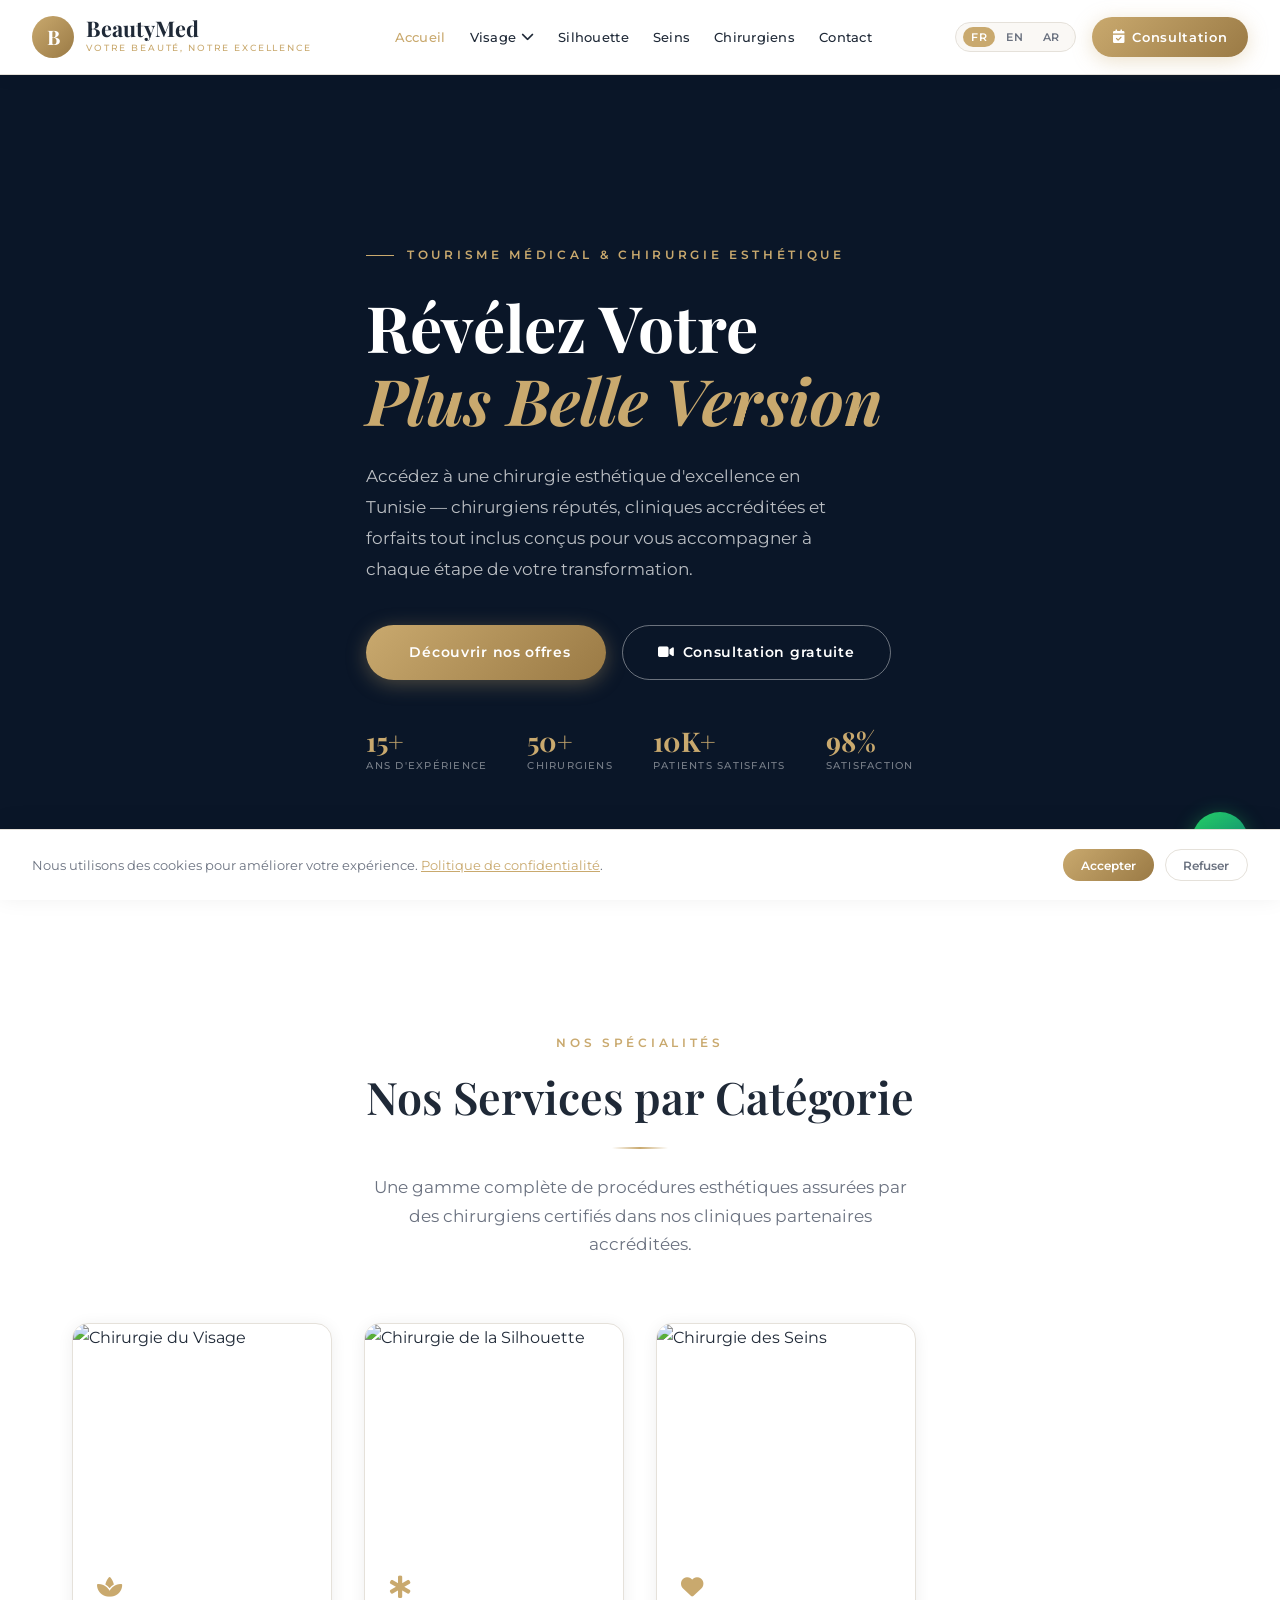
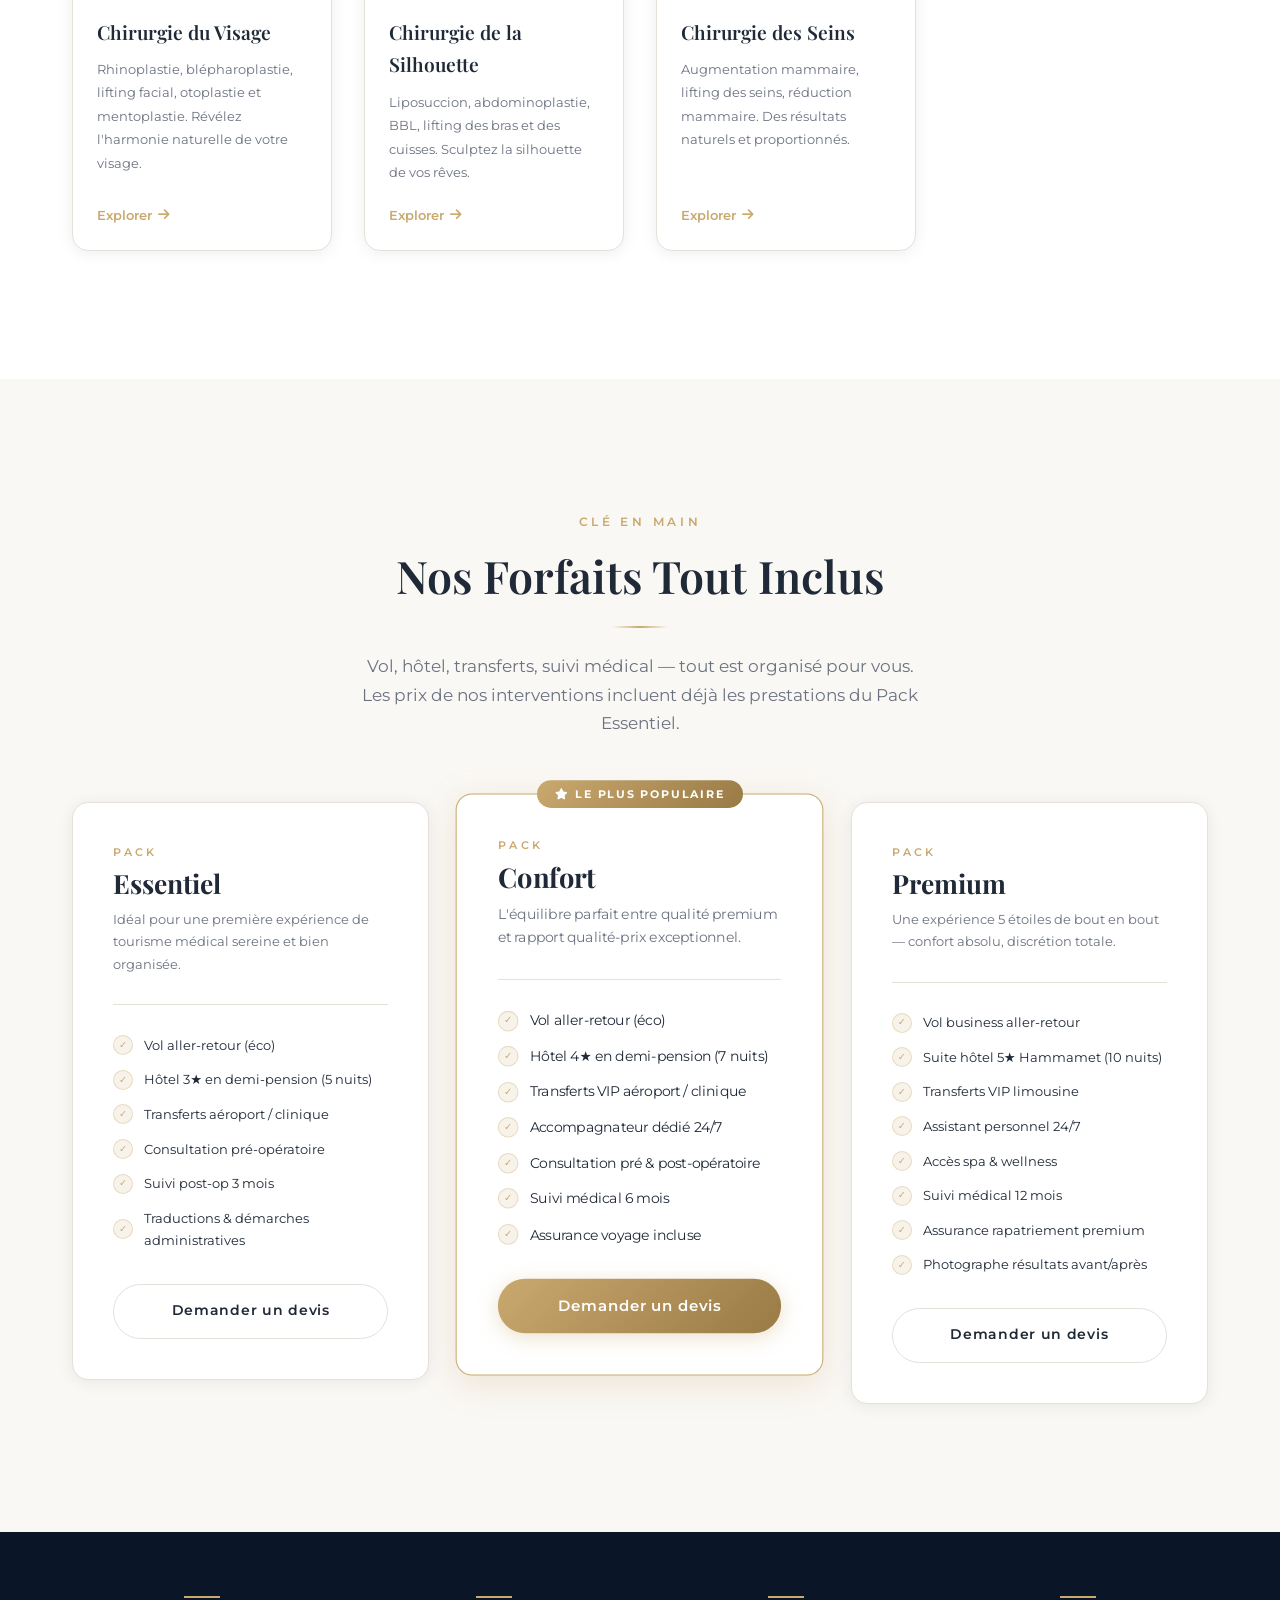
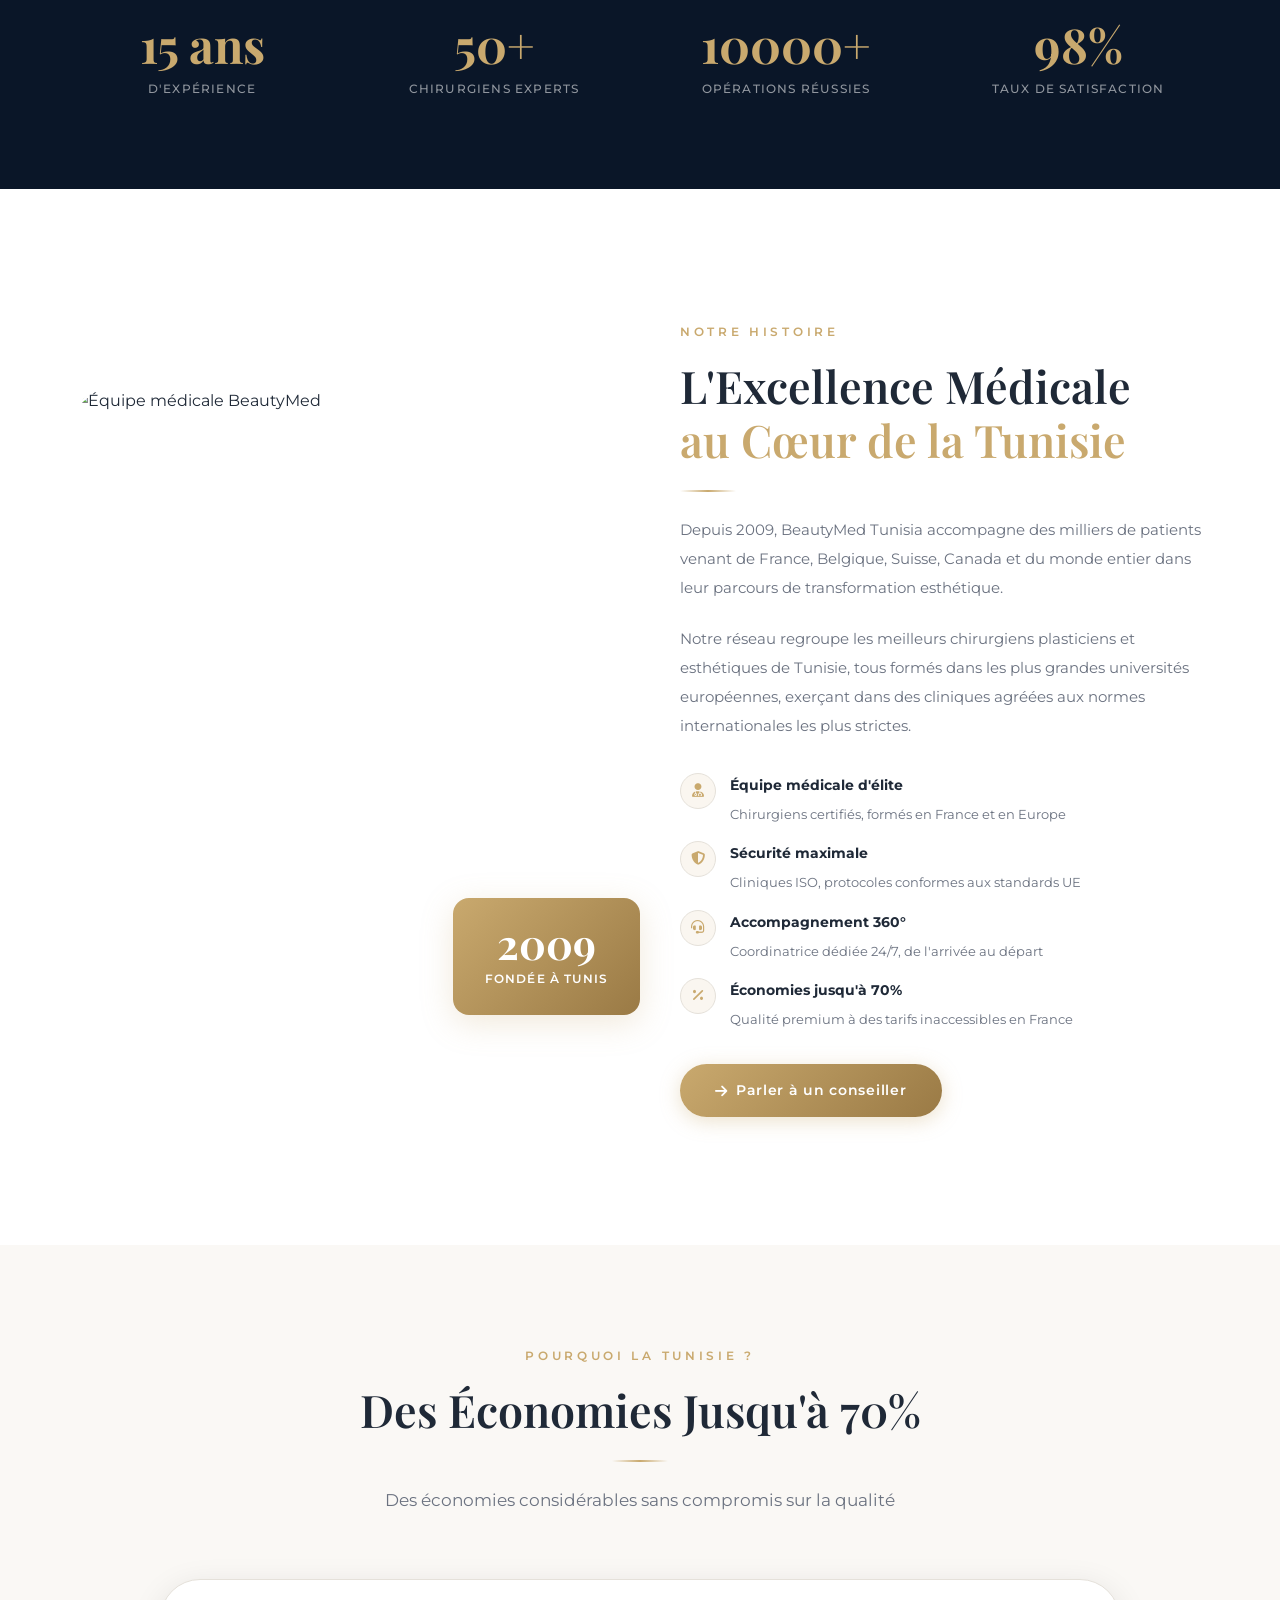
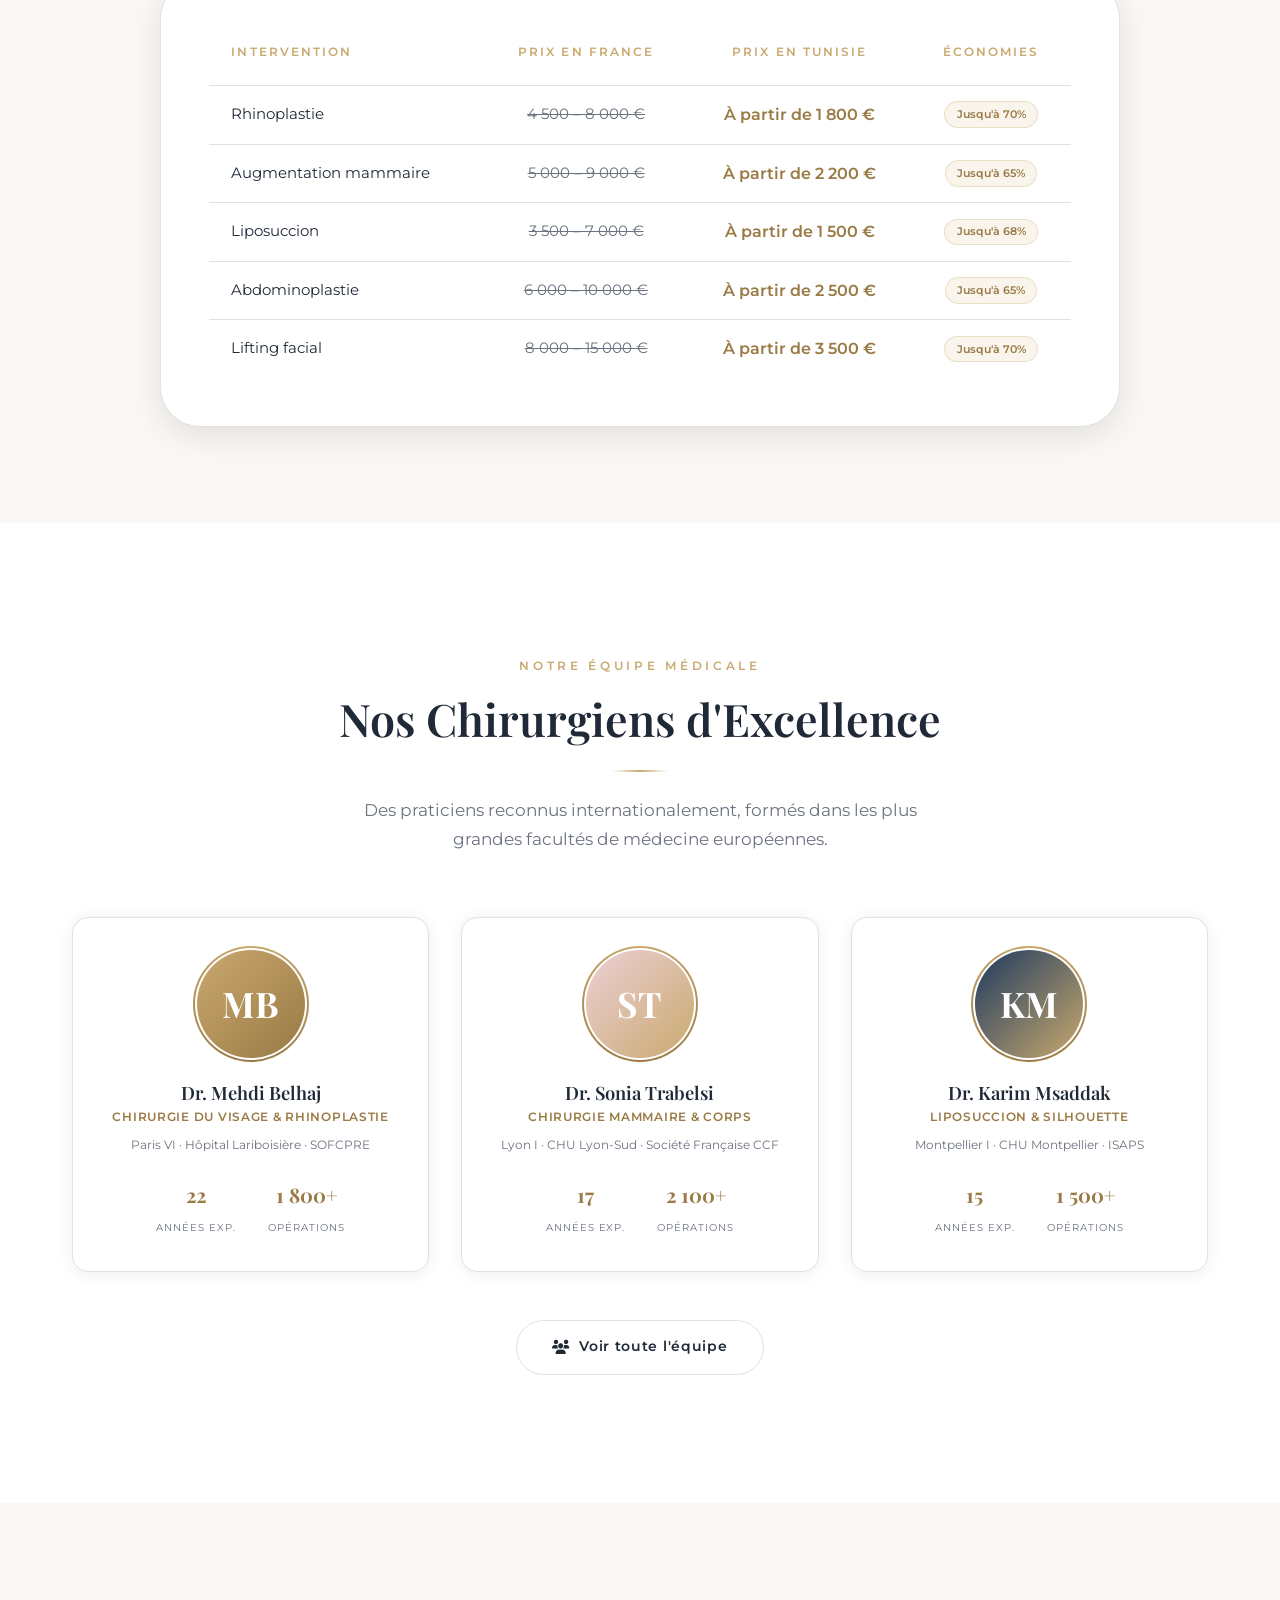
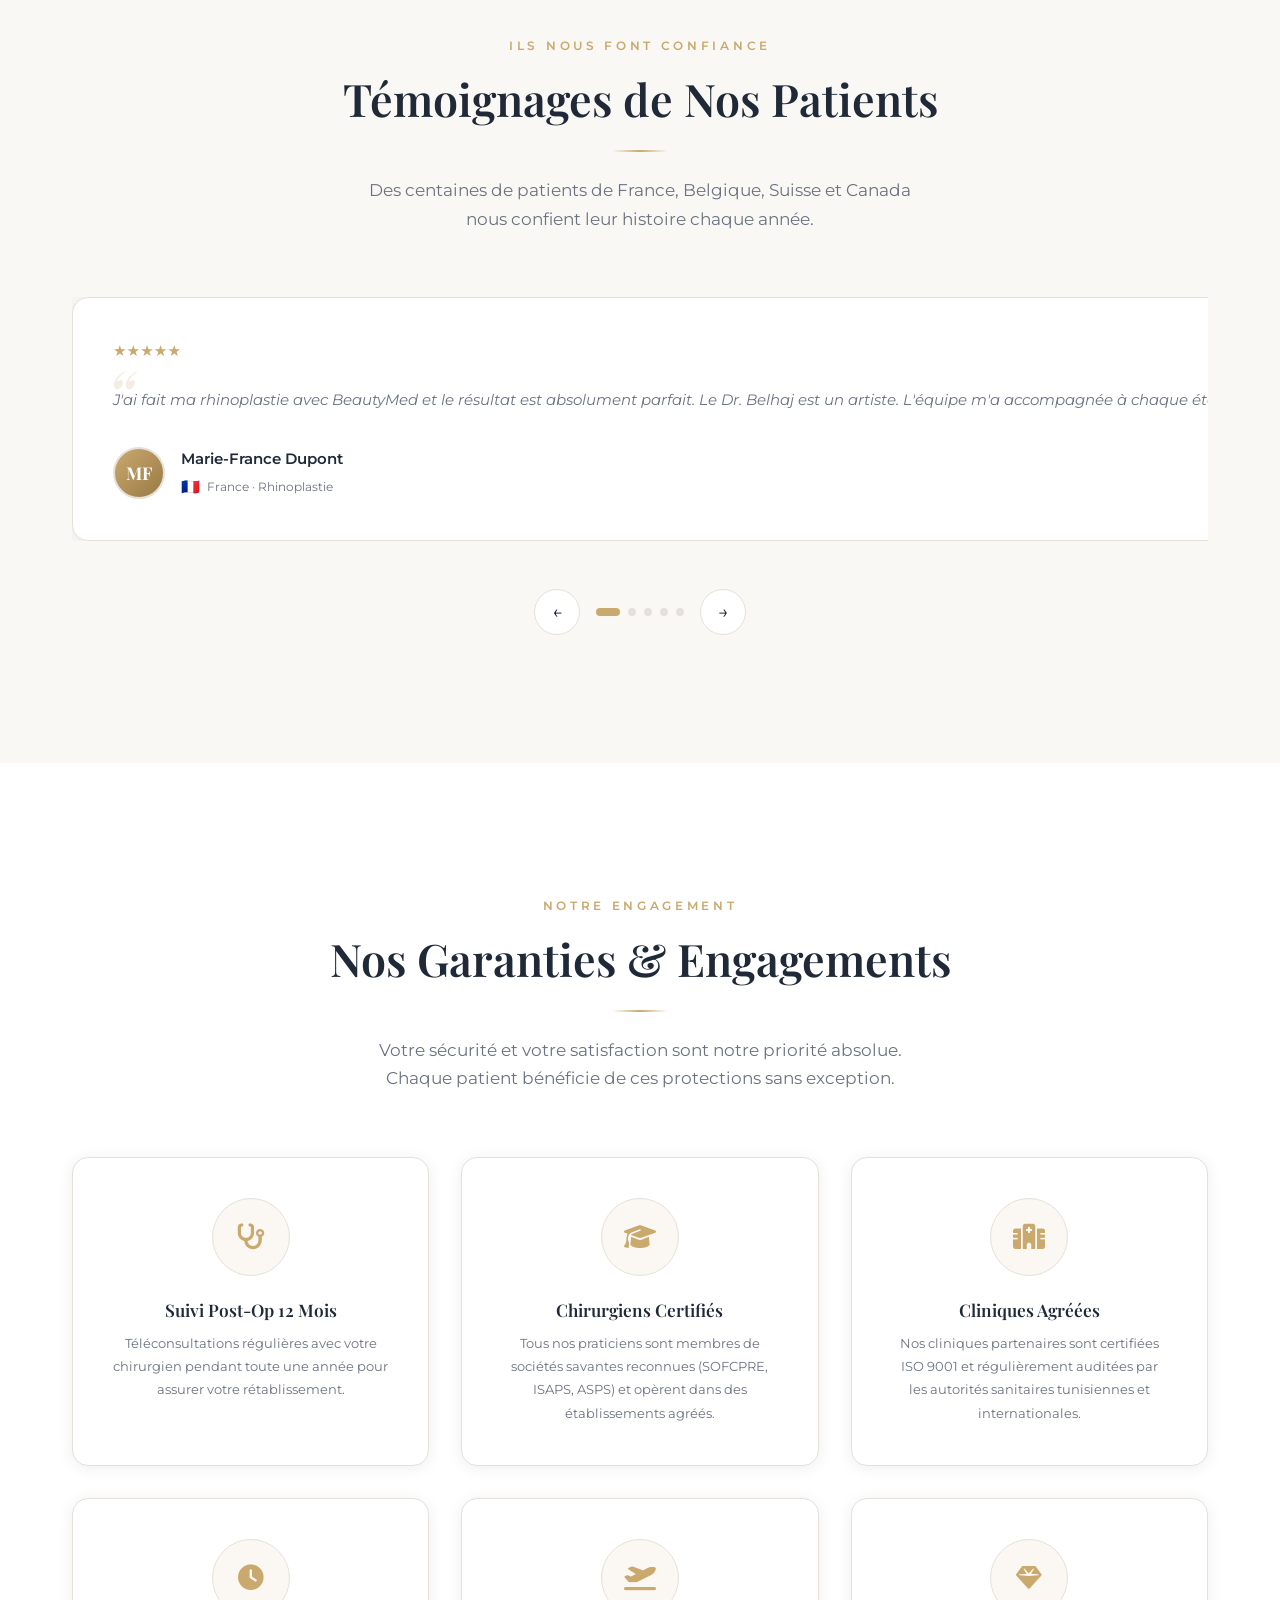
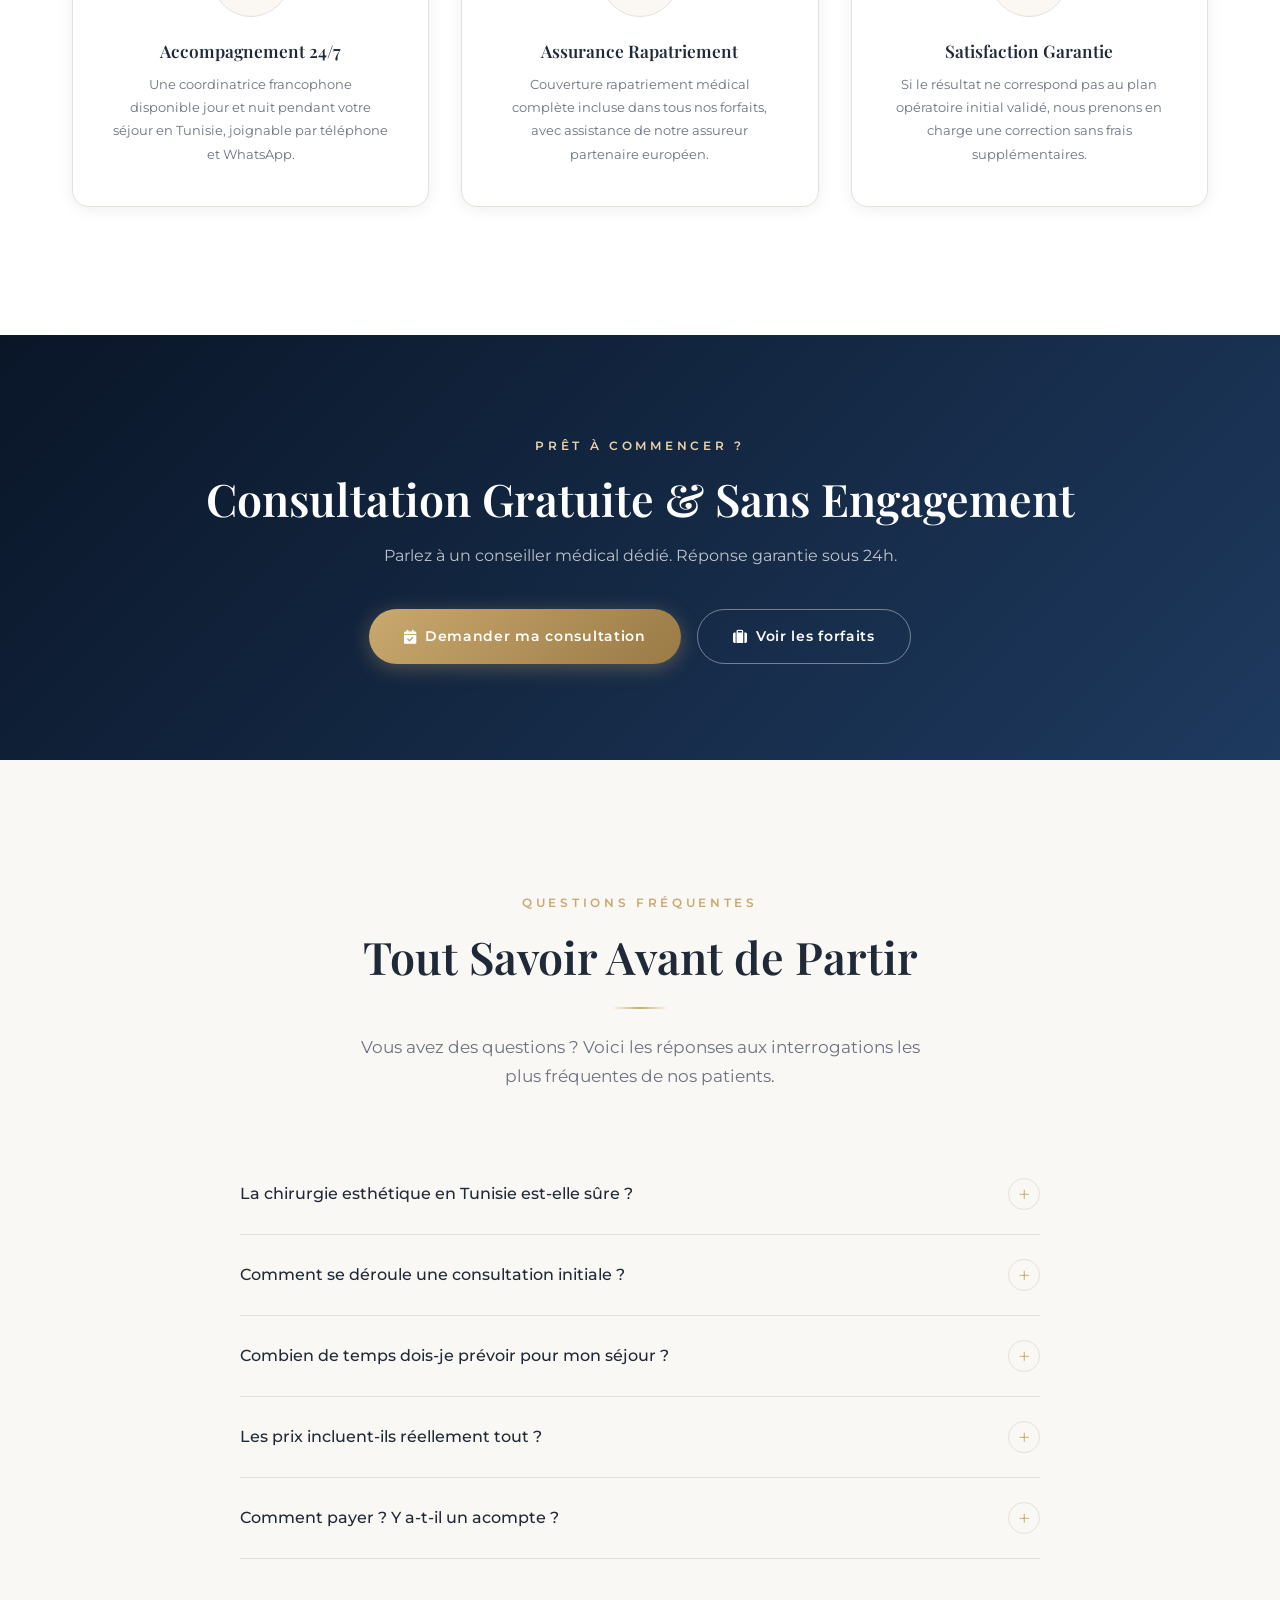
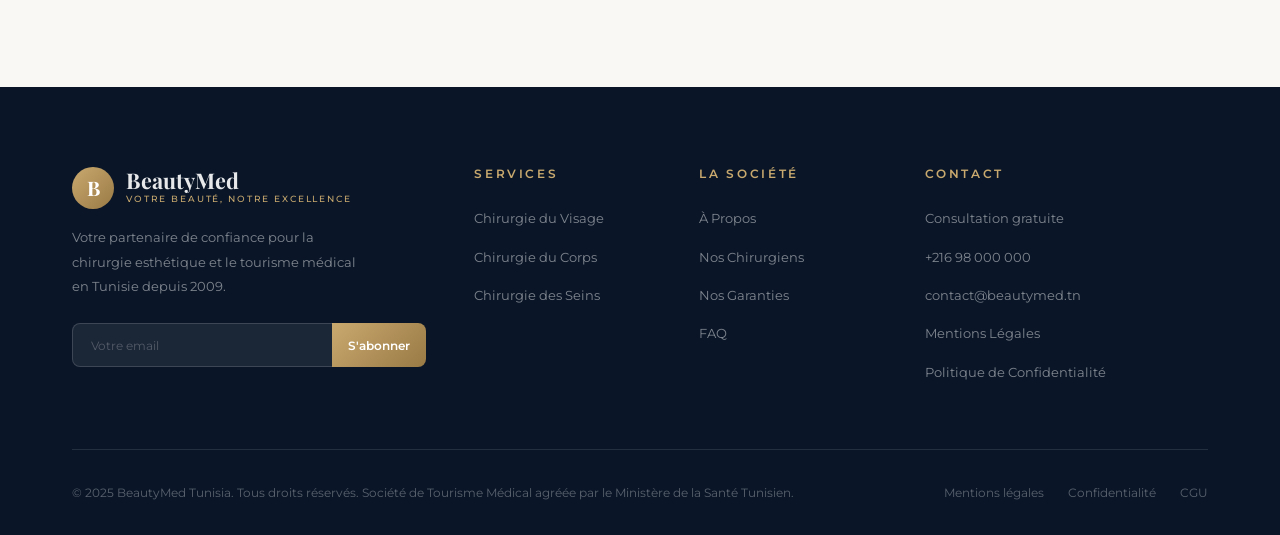
==== index.html @ 8e006102 "feat: embed forfaits on index, price labels → forfait essentiel inclus, remove Forfaits nav tab - Ad" ====
<!DOCTYPE html>
<html lang="fr">
<head>
  <meta charset="UTF-8" />
  <meta name="viewport" content="width=device-width, initial-scale=1.0" />
  <title>BeautyMed Tunisia — Chirurgie Esthétique & Tourisme Médical de Luxe</title>
  <meta name="description" content="BeautyMed Tunisia — votre partenaire de confiance pour la chirurgie esthétique et le tourisme médical en Tunisie. Chirurgiens certifiés, cliniques accréditées, forfaits tout inclus." />
  <meta name="theme-color" content="#FFFFFF" />
  <meta property="og:title" content="BeautyMed Tunisia — Chirurgie Esthétique de Prestige" />
  <meta property="og:description" content="Révélez votre plus belle version avec nos chirurgiens experts en Tunisie. Forfaits tout inclus, suivi personnalisé." />
  <meta property="og:type" content="website" />
  <link rel="preconnect" href="https://fonts.googleapis.com" />
  <link rel="preconnect" href="https://fonts.gstatic.com" crossorigin />
  <link href="https://fonts.googleapis.com/css2?family=Playfair+Display:ital,wght@0,400;0,600;0,700;1,400;1,600&family=Montserrat:wght@300;400;500;600;700&display=swap" rel="stylesheet" />
  <link rel="stylesheet" href="https://cdnjs.cloudflare.com/ajax/libs/font-awesome/6.5.1/css/all.min.css" />
  <link rel="stylesheet" href="css/style.css" />
</head>
<body>

<header id="header" role="banner">
  <div class="nav-wrap">
    <a href="index.html" class="nav-logo" aria-label="BeautyMed Tunisia — Accueil">
      <div class="logo-emblem">B</div>
      <div class="logo-txt">
        <span class="logo-name">BeautyMed</span>
        <span class="logo-tag">Votre Beauté, Notre Excellence</span>
      </div>
    </a>
    <nav class="nav-links" aria-label="Navigation principale">
      <a href="index.html">Accueil</a>
      <div class="nav-dropdown">
        <a href="visage.html" class="nav-parent">Visage <i class="fas fa-chevron-down"></i></a>
        <div class="dropdown-menu">
          <a href="visage.html#rhinoplastie">Rhinoplastie</a>
          <a href="visage.html#blepharoplastie">Blépharoplastie</a>
          <a href="visage.html#lifting">Lifting Facial</a>
          <a href="visage.html#otoplastie">Otoplastie</a>
        </div>
      </div>
      <a href="silhouette.html">Silhouette</a>
      <a href="seins.html">Seins</a>
      <a href="chirurgiens.html">Chirurgiens</a>
      <a href="contact.html">Contact</a>
    </nav>
    <div class="nav-right">
      <div class="lang-toggle" role="group" aria-label="Langue">
        <button class="lang-btn active">FR</button>
        <button class="lang-btn">EN</button>
        <button class="lang-btn">AR</button>
      </div>
      <a href="contact.html" class="btn btn-gold nav-cta">
        <i class="fas fa-calendar-check"></i> Consultation
      </a>
    </div>
    <button class="hamburger" aria-label="Menu" aria-expanded="false">
      <span></span><span></span><span></span>
    </button>
  </div>
</header>

<nav class="mobile-nav" aria-label="Navigation mobile">
  <a href="index.html">Accueil</a>
  <a href="visage.html">Visage</a>
  <a href="silhouette.html">Silhouette</a>
  <a href="seins.html">Seins</a>
  <a href="chirurgiens.html">Chirurgiens</a>
  <a href="contact.html" class="btn btn-gold">Consultation gratuite</a>
</nav>

<section id="hero" aria-label="Accueil">
  <div class="hero-bg"></div>
  <div class="hero-content">
    <div class="hero-left">
      <div class="hero-eyebrow">Tourisme Médical &amp; Chirurgie Esthétique</div>
      <h1 class="hero-title">
        Révélez Votre<br>
        <em>Plus Belle Version</em>
      </h1>
      <p class="hero-sub">
        Accédez à une chirurgie esthétique d'excellence en Tunisie —
        chirurgiens réputés, cliniques accréditées et forfaits tout inclus
        conçus pour vous accompagner à chaque étape de votre transformation.
      </p>
      <div class="hero-ctas">
        <a href="#services" class="btn btn-gold">
          <i class="fas fa-sparkles"></i> Découvrir nos offres
        </a>
        <a href="contact.html" class="btn btn-outline-white">
          <i class="fas fa-video"></i> Consultation gratuite
        </a>
      </div>
      <div class="hero-trust" role="list">
        <div class="trust-item" role="listitem">
          <span class="trust-val">15+</span>
          <span class="trust-lbl">Ans d'expérience</span>
        </div>
        <div class="trust-item" role="listitem">
          <span class="trust-val">50+</span>
          <span class="trust-lbl">Chirurgiens</span>
        </div>
        <div class="trust-item" role="listitem">
          <span class="trust-val">10K+</span>
          <span class="trust-lbl">Patients satisfaits</span>
        </div>
        <div class="trust-item" role="listitem">
          <span class="trust-val">98%</span>
          <span class="trust-lbl">Satisfaction</span>
        </div>
      </div>
    </div>
  </div>
</section>

<section id="services" aria-labelledby="services-title">
  <div class="container">
    <header class="section-header reveal">
      <span class="eyebrow">Nos Spécialités</span>
      <h2 id="services-title">Nos Services par Catégorie</h2>
      <div class="gold-rule"></div>
      <p class="section-sub">
        Une gamme complète de procédures esthétiques assurées par des
        chirurgiens certifiés dans nos cliniques partenaires accréditées.
      </p>
    </header>

    <div class="svc-grid">
      <a href="visage.html" class="svc-card reveal delay-1">
        <img src="https://images.unsplash.com/photo-1522337360788-8b13dee7a37e?auto=format&fit=crop&w=600&q=80" alt="Chirurgie du Visage" class="svc-card-img" />
        <div class="svc-card-body">
          <div class="svc-card-icon"><i class="fas fa-spa"></i></div>
          <div class="svc-card-title">Chirurgie du Visage</div>
          <p class="svc-card-desc">Rhinoplastie, blépharoplastie, lifting facial, otoplastie et mentoplastie. Révélez l'harmonie naturelle de votre visage.</p>
          <span class="svc-card-link">Explorer <i class="fas fa-arrow-right"></i></span>
        </div>
      </a>

      <a href="silhouette.html" class="svc-card reveal delay-2">
        <img src="https://images.unsplash.com/photo-1518310383802-640c2de311b2?auto=format&fit=crop&w=600&q=80" alt="Chirurgie de la Silhouette" class="svc-card-img" loading="lazy" />
        <div class="svc-card-body">
          <div class="svc-card-icon"><i class="fas fa-star-of-life"></i></div>
          <div class="svc-card-title">Chirurgie de la Silhouette</div>
          <p class="svc-card-desc">Liposuccion, abdominoplastie, BBL, lifting des bras et des cuisses. Sculptez la silhouette de vos rêves.</p>
          <span class="svc-card-link">Explorer <i class="fas fa-arrow-right"></i></span>
        </div>
      </a>

      <a href="seins.html" class="svc-card reveal delay-3">
        <img src="https://images.unsplash.com/photo-1571019613454-1cb2f99b2d8b?auto=format&fit=crop&w=600&q=80" alt="Chirurgie des Seins" class="svc-card-img" loading="lazy" />
        <div class="svc-card-body">
          <div class="svc-card-icon"><i class="fas fa-heart"></i></div>
          <div class="svc-card-title">Chirurgie des Seins</div>
          <p class="svc-card-desc">Augmentation mammaire, lifting des seins, réduction mammaire. Des résultats naturels et proportionnés.</p>
          <span class="svc-card-link">Explorer <i class="fas fa-arrow-right"></i></span>
        </div>
      </a>

    </div>
  </div>
</section>

<section id="forfaits" aria-labelledby="forfaits-title" style="background:var(--cream);">
  <div class="container">
    <header class="section-header reveal">
      <span class="eyebrow">Clé en Main</span>
      <h2 id="forfaits-title">Nos Forfaits Tout Inclus</h2>
      <div class="gold-rule"></div>
      <p class="section-sub">Vol, hôtel, transferts, suivi médical — tout est organisé pour vous. Les prix de nos interventions incluent déjà les prestations du Pack Essentiel.</p>
    </header>
    <div class="forfaits-grid">
      <div class="forfait reveal delay-1">
        <div class="forfait-tier">Pack</div>
        <h3 class="forfait-name">Essentiel</h3>
        <p class="forfait-desc">Idéal pour une première expérience de tourisme médical sereine et bien organisée.</p>
        <ul class="forfait-list">
          <li class="forfait-item"><span class="fi-check">✓</span> Vol aller-retour (éco)</li>
          <li class="forfait-item"><span class="fi-check">✓</span> Hôtel 3★ en demi-pension (5 nuits)</li>
          <li class="forfait-item"><span class="fi-check">✓</span> Transferts aéroport / clinique</li>
          <li class="forfait-item"><span class="fi-check">✓</span> Consultation pré-opératoire</li>
          <li class="forfait-item"><span class="fi-check">✓</span> Suivi post-op 3 mois</li>
          <li class="forfait-item"><span class="fi-check">✓</span> Traductions &amp; démarches administratives</li>
        </ul>
        <a href="contact.html" class="btn btn-outline forfait-cta">Demander un devis</a>
      </div>
      <div class="forfait featured reveal delay-2">
        <div class="forfait-badge"><i class="fas fa-star"></i> Le plus populaire</div>
        <div class="forfait-tier">Pack</div>
        <h3 class="forfait-name">Confort</h3>
        <p class="forfait-desc">L'équilibre parfait entre qualité premium et rapport qualité-prix exceptionnel.</p>
        <ul class="forfait-list">
          <li class="forfait-item"><span class="fi-check">✓</span> Vol aller-retour (éco)</li>
          <li class="forfait-item"><span class="fi-check">✓</span> Hôtel 4★ en demi-pension (7 nuits)</li>
          <li class="forfait-item"><span class="fi-check">✓</span> Transferts VIP aéroport / clinique</li>
          <li class="forfait-item"><span class="fi-check">✓</span> Accompagnateur dédié 24/7</li>
          <li class="forfait-item"><span class="fi-check">✓</span> Consultation pré &amp; post-opératoire</li>
          <li class="forfait-item"><span class="fi-check">✓</span> Suivi médical 6 mois</li>
          <li class="forfait-item"><span class="fi-check">✓</span> Assurance voyage incluse</li>
        </ul>
        <a href="contact.html" class="btn btn-gold forfait-cta">Demander un devis</a>
      </div>
      <div class="forfait reveal delay-3">
        <div class="forfait-tier">Pack</div>
        <h3 class="forfait-name">Premium</h3>
        <p class="forfait-desc">Une expérience 5 étoiles de bout en bout — confort absolu, discrétion totale.</p>
        <ul class="forfait-list">
          <li class="forfait-item"><span class="fi-check">✓</span> Vol business aller-retour</li>
          <li class="forfait-item"><span class="fi-check">✓</span> Suite hôtel 5★ Hammamet (10 nuits)</li>
          <li class="forfait-item"><span class="fi-check">✓</span> Transferts VIP limousine</li>
          <li class="forfait-item"><span class="fi-check">✓</span> Assistant personnel 24/7</li>
          <li class="forfait-item"><span class="fi-check">✓</span> Accès spa &amp; wellness</li>
          <li class="forfait-item"><span class="fi-check">✓</span> Suivi médical 12 mois</li>
          <li class="forfait-item"><span class="fi-check">✓</span> Assurance rapatriement premium</li>
          <li class="forfait-item"><span class="fi-check">✓</span> Photographe résultats avant/après</li>
        </ul>
        <a href="contact.html" class="btn btn-outline forfait-cta">Demander un devis</a>
      </div>
    </div>
  </div>
</section>

<div class="stats-bar" aria-label="Chiffres clés">
  <div class="stats-inner">
    <div class="stat-item reveal delay-1">
      <span class="stat-num" data-count="15" data-suffix=" ans">0 ans</span>
      <span class="stat-label">D'expérience</span>
    </div>
    <div class="stat-item reveal delay-2">
      <span class="stat-num" data-count="50" data-suffix="+">0+</span>
      <span class="stat-label">Chirurgiens experts</span>
    </div>
    <div class="stat-item reveal delay-3">
      <span class="stat-num" data-count="10000" data-suffix="+">0+</span>
      <span class="stat-label">Opérations réussies</span>
    </div>
    <div class="stat-item reveal delay-4">
      <span class="stat-num" data-count="98" data-suffix="%">0%</span>
      <span class="stat-label">Taux de satisfaction</span>
    </div>
  </div>
</div>

<section id="about" aria-labelledby="about-title">
  <div class="container">
    <div class="about-grid">
      <div class="about-vis reveal-left">
        <div class="about-img">
          <img src="https://images.unsplash.com/photo-1582750433449-648ed127bb54?auto=format&fit=crop&w=800&q=80" alt="Équipe médicale BeautyMed" loading="lazy" />
        </div>
        <div class="about-corner">
          <span class="cn">2009</span>
          <span class="ct">Fondée à Tunis</span>
        </div>
      </div>
      <div class="about-copy reveal-right">
        <span class="eyebrow">Notre Histoire</span>
        <h2 id="about-title">L'Excellence Médicale<br><span class="text-gold">au Cœur de la Tunisie</span></h2>
        <div class="gold-rule" style="margin:1.5rem 0;"></div>
        <p>Depuis 2009, BeautyMed Tunisia accompagne des milliers de patients venant de France, Belgique, Suisse, Canada et du monde entier dans leur parcours de transformation esthétique.</p>
        <p>Notre réseau regroupe les meilleurs chirurgiens plasticiens et esthétiques de Tunisie, tous formés dans les plus grandes universités européennes, exerçant dans des cliniques agréées aux normes internationales les plus strictes.</p>
        <div class="highlights">
          <div class="hi-item">
            <div class="hi-icon"><i class="fas fa-user-md"></i></div>
            <div class="hi-text"><strong>Équipe médicale d'élite</strong><span>Chirurgiens certifiés, formés en France et en Europe</span></div>
          </div>
          <div class="hi-item">
            <div class="hi-icon"><i class="fas fa-shield-halved"></i></div>
            <div class="hi-text"><strong>Sécurité maximale</strong><span>Cliniques ISO, protocoles conformes aux standards UE</span></div>
          </div>
          <div class="hi-item">
            <div class="hi-icon"><i class="fas fa-headset"></i></div>
            <div class="hi-text"><strong>Accompagnement 360°</strong><span>Coordinatrice dédiée 24/7, de l'arrivée au départ</span></div>
          </div>
          <div class="hi-item">
            <div class="hi-icon"><i class="fas fa-percent"></i></div>
            <div class="hi-text"><strong>Économies jusqu'à 70%</strong><span>Qualité premium à des tarifs inaccessibles en France</span></div>
          </div>
        </div>
        <a href="contact.html" class="btn btn-gold"><i class="fas fa-arrow-right"></i> Parler à un conseiller</a>
      </div>
    </div>
  </div>
</section>

<div class="comparison-section">
  <div class="container">
    <header class="section-header reveal">
      <span class="eyebrow">Pourquoi la Tunisie ?</span>
      <h2>Des Économies Jusqu'à 70%</h2>
      <div class="gold-rule"></div>
      <p class="section-sub">Des économies considérables sans compromis sur la qualité</p>
    </header>
    <div class="comparison reveal">
      <table class="cmp-table" aria-label="Comparaison des prix France vs Tunisie">
        <thead>
          <tr>
            <th scope="col">Intervention</th>
            <th scope="col">Prix en France</th>
            <th scope="col">Prix en Tunisie</th>
            <th scope="col">Économies</th>
          </tr>
        </thead>
        <tbody>
          <tr><td>Rhinoplastie</td><td><span class="price-fr">4 500 – 8 000 €</span></td><td><span class="price-tn">À partir de 1 800 €</span></td><td><span class="save-tag">Jusqu'à 70%</span></td></tr>
          <tr><td>Augmentation mammaire</td><td><span class="price-fr">5 000 – 9 000 €</span></td><td><span class="price-tn">À partir de 2 200 €</span></td><td><span class="save-tag">Jusqu'à 65%</span></td></tr>
          <tr><td>Liposuccion</td><td><span class="price-fr">3 500 – 7 000 €</span></td><td><span class="price-tn">À partir de 1 500 €</span></td><td><span class="save-tag">Jusqu'à 68%</span></td></tr>
          <tr><td>Abdominoplastie</td><td><span class="price-fr">6 000 – 10 000 €</span></td><td><span class="price-tn">À partir de 2 500 €</span></td><td><span class="save-tag">Jusqu'à 65%</span></td></tr>
          <tr><td>Lifting facial</td><td><span class="price-fr">8 000 – 15 000 €</span></td><td><span class="price-tn">À partir de 3 500 €</span></td><td><span class="save-tag">Jusqu'à 70%</span></td></tr>
        </tbody>
      </table>
    </div>
  </div>
</div>

<section id="chirurgiens" aria-labelledby="chirurgiens-title">
  <div class="container">
    <header class="section-header reveal">
      <span class="eyebrow">Notre Équipe Médicale</span>
      <h2 id="chirurgiens-title">Nos Chirurgiens d'Excellence</h2>
      <div class="gold-rule"></div>
      <p class="section-sub">Des praticiens reconnus internationalement, formés dans les plus grandes facultés de médecine européennes.</p>
    </header>
    <div class="chir-grid">
      <article class="chir-card reveal delay-1">
        <div class="chir-avatar-wrap"><div class="avatar-ring"><div class="avatar-ring-inner"></div></div><div class="chir-avatar" style="background:linear-gradient(135deg,#C9A96E,#9A7A45);">MB</div></div>
        <h3 class="chir-name">Dr. Mehdi Belhaj</h3>
        <p class="chir-spec">Chirurgie du Visage &amp; Rhinoplastie</p>
        <p class="chir-creds">Paris VI · Hôpital Lariboisière · SOFCPRE</p>
        <div class="chir-stats"><div><span class="cs-val">22</span><span class="cs-lbl">Années exp.</span></div><div><span class="cs-val">1 800+</span><span class="cs-lbl">Opérations</span></div></div>
      </article>
      <article class="chir-card reveal delay-2">
        <div class="chir-avatar-wrap"><div class="avatar-ring"><div class="avatar-ring-inner"></div></div><div class="chir-avatar" style="background:linear-gradient(135deg,#EDD0D6,#C9A96E);">ST</div></div>
        <h3 class="chir-name">Dr. Sonia Trabelsi</h3>
        <p class="chir-spec">Chirurgie Mammaire &amp; Corps</p>
        <p class="chir-creds">Lyon I · CHU Lyon-Sud · Société Française CCF</p>
        <div class="chir-stats"><div><span class="cs-val">17</span><span class="cs-lbl">Années exp.</span></div><div><span class="cs-val">2 100+</span><span class="cs-lbl">Opérations</span></div></div>
      </article>
      <article class="chir-card reveal delay-3">
        <div class="chir-avatar-wrap"><div class="avatar-ring"><div class="avatar-ring-inner"></div></div><div class="chir-avatar" style="background:linear-gradient(135deg,#1E3A5F,#C9A96E);">KM</div></div>
        <h3 class="chir-name">Dr. Karim Msaddak</h3>
        <p class="chir-spec">Liposuccion &amp; Silhouette</p>
        <p class="chir-creds">Montpellier I · CHU Montpellier · ISAPS</p>
        <div class="chir-stats"><div><span class="cs-val">15</span><span class="cs-lbl">Années exp.</span></div><div><span class="cs-val">1 500+</span><span class="cs-lbl">Opérations</span></div></div>
      </article>
    </div>
    <div style="text-align:center;margin-top:3rem;"><a href="chirurgiens.html" class="btn btn-outline"><i class="fas fa-users"></i> Voir toute l'équipe</a></div>
  </div>
</section>

<section id="temoignages" aria-labelledby="temoignages-title">
  <div class="container">
    <header class="section-header reveal">
      <span class="eyebrow">Ils Nous Font Confiance</span>
      <h2 id="temoignages-title">Témoignages de Nos Patients</h2>
      <div class="gold-rule"></div>
      <p class="section-sub">Des centaines de patients de France, Belgique, Suisse et Canada nous confient leur histoire chaque année.</p>
    </header>
    <div class="testi-viewport">
      <div class="testi-track">
        <article class="testi-card">
          <div class="stars" aria-label="5 étoiles">★★★★★</div>
          <p class="testi-quote">J'ai fait ma rhinoplastie avec BeautyMed et le résultat est absolument parfait. Le Dr. Belhaj est un artiste. L'équipe m'a accompagnée à chaque étape, de la consultation Zoom jusqu'à mon retour à Lyon. Je recommande à 100%.</p>
          <div class="testi-author"><div class="testi-ava" style="background:linear-gradient(135deg,#C9A96E,#9A7A45);">MF</div><div><div class="testi-name">Marie-France Dupont</div><div class="testi-meta"><span class="flag">🇫🇷</span> France · Rhinoplastie</div></div></div>
        </article>
        <article class="testi-card">
          <div class="stars" aria-label="5 étoiles">★★★★★</div>
          <p class="testi-quote">Pack Confort choisi et vraiment impressionnant. L'hôtel était magnifique, la clinique ultramoderne. La Dr. Trabelsi est exceptionnelle, très à l'écoute. Mon augmentation mammaire est naturelle, personne ne voit que c'est fait.</p>
          <div class="testi-author"><div class="testi-ava" style="background:linear-gradient(135deg,#EDD0D6,#C9A96E);">AL</div><div><div class="testi-name">Amélie Laurent</div><div class="testi-meta"><span class="flag">🇧🇪</span> Belgique · Augmentation mammaire</div></div></div>
        </article>
        <article class="testi-card">
          <div class="stars" aria-label="5 étoiles">★★★★★</div>
          <p class="testi-quote">Après 3 grossesses j'avais besoin d'une abdominoplastie. BeautyMed a géré tout le parcours avec un professionnalisme rare. Le rapport qualité-prix est imbattable : j'ai économisé 6 000 € par rapport aux devis suisses.</p>
          <div class="testi-author"><div class="testi-ava" style="background:linear-gradient(135deg,#1E3A5F,#C9A96E);">SB</div><div><div class="testi-name">Sophie Berger</div><div class="testi-meta"><span class="flag">🇨🇭</span> Suisse · Abdominoplastie</div></div></div>
        </article>
        <article class="testi-card">
          <div class="stars" aria-label="5 étoiles">★★★★★</div>
          <p class="testi-quote">Venu de Montréal pour une liposuccion multi-zones. L'organisation était impeccable, depuis l'aéroport jusqu'à la clinique en passant par l'hôtel. Le résultat après 3 mois est spectaculaire. Merci BeautyMed!</p>
          <div class="testi-author"><div class="testi-ava" style="background:linear-gradient(135deg,#7B4F8A,#C9A96E);">KT</div><div><div class="testi-name">Kevin Tremblay</div><div class="testi-meta"><span class="flag">🇨🇦</span> Canada · Liposuccion</div></div></div>
        </article>
        <article class="testi-card">
          <div class="stars" aria-label="5 étoiles">★★★★★</div>
          <p class="testi-quote">Le lifting facial avec la Dr. Chaâbane a transformé mon visage tout en restant naturel. J'ai 58 ans et mes collègues pensent que j'ai 45 ans. Le Pack Premium à Hammamet était une vraie expérience de luxe.</p>
          <div class="testi-author"><div class="testi-ava" style="background:linear-gradient(135deg,#1A6B5A,#C9A96E);">CM</div><div><div class="testi-name">Chantal Martin</div><div class="testi-meta"><span class="flag">🇫🇷</span> France · Lifting facial</div></div></div>
        </article>
      </div>
    </div>
    <div class="testi-controls">
      <button class="t-btn t-prev" aria-label="Précédent">&#8592;</button>
      <div class="t-dots" role="tablist" aria-label="Navigation témoignages"></div>
      <button class="t-btn t-next" aria-label="Suivant">&#8594;</button>
    </div>
  </div>
</section>

<section id="garanties" aria-labelledby="garanties-title">
  <div class="container">
    <header class="section-header reveal">
      <span class="eyebrow">Notre Engagement</span>
      <h2 id="garanties-title">Nos Garanties &amp; Engagements</h2>
      <div class="gold-rule"></div>
      <p class="section-sub">Votre sécurité et votre satisfaction sont notre priorité absolue. Chaque patient bénéficie de ces protections sans exception.</p>
    </header>
    <div class="gar-grid">
      <div class="gar-card reveal delay-1"><div class="gar-icon-wrap"><div class="gar-icon-bg"><i class="fas fa-stethoscope"></i></div></div><h3 class="gar-title">Suivi Post-Op 12 Mois</h3><p class="gar-desc">Téléconsultations régulières avec votre chirurgien pendant toute une année pour assurer votre rétablissement.</p></div>
      <div class="gar-card reveal delay-2"><div class="gar-icon-wrap"><div class="gar-icon-bg"><i class="fas fa-graduation-cap"></i></div></div><h3 class="gar-title">Chirurgiens Certifiés</h3><p class="gar-desc">Tous nos praticiens sont membres de sociétés savantes reconnues (SOFCPRE, ISAPS, ASPS) et opèrent dans des établissements agréés.</p></div>
      <div class="gar-card reveal delay-3"><div class="gar-icon-wrap"><div class="gar-icon-bg"><i class="fas fa-hospital"></i></div></div><h3 class="gar-title">Cliniques Agréées</h3><p class="gar-desc">Nos cliniques partenaires sont certifiées ISO 9001 et régulièrement auditées par les autorités sanitaires tunisiennes et internationales.</p></div>
      <div class="gar-card reveal delay-1"><div class="gar-icon-wrap"><div class="gar-icon-bg"><i class="fas fa-clock"></i></div></div><h3 class="gar-title">Accompagnement 24/7</h3><p class="gar-desc">Une coordinatrice francophone disponible jour et nuit pendant votre séjour en Tunisie, joignable par téléphone et WhatsApp.</p></div>
      <div class="gar-card reveal delay-2"><div class="gar-icon-wrap"><div class="gar-icon-bg"><i class="fas fa-plane-departure"></i></div></div><h3 class="gar-title">Assurance Rapatriement</h3><p class="gar-desc">Couverture rapatriement médical complète incluse dans tous nos forfaits, avec assistance de notre assureur partenaire européen.</p></div>
      <div class="gar-card reveal delay-3"><div class="gar-icon-wrap"><div class="gar-icon-bg"><i class="fas fa-gem"></i></div></div><h3 class="gar-title">Satisfaction Garantie</h3><p class="gar-desc">Si le résultat ne correspond pas au plan opératoire initial validé, nous prenons en charge une correction sans frais supplémentaires.</p></div>
    </div>
  </div>
</section>

<div class="cta-banner">
  <div class="container">
    <span class="eyebrow" style="color:var(--gold-light);">Prêt à commencer ?</span>
    <h2>Consultation Gratuite &amp; Sans Engagement</h2>
    <p>Parlez à un conseiller médical dédié. Réponse garantie sous 24h.</p>
    <div style="display:flex;gap:1rem;justify-content:center;flex-wrap:wrap;">
      <a href="contact.html" class="btn btn-gold"><i class="fas fa-calendar-check"></i> Demander ma consultation</a>
      <a href="#forfaits" class="btn btn-outline-white"><i class="fas fa-suitcase"></i> Voir les forfaits</a>
    </div>
  </div>
</div>

<section id="faq" aria-labelledby="faq-title">
  <div class="container">
    <header class="section-header reveal">
      <span class="eyebrow">Questions Fréquentes</span>
      <h2 id="faq-title">Tout Savoir Avant de Partir</h2>
      <div class="gold-rule"></div>
      <p class="section-sub">Vous avez des questions ? Voici les réponses aux interrogations les plus fréquentes de nos patients.</p>
    </header>
    <div class="faq-wrap">
      <div class="faq-item"><div class="faq-q" role="button" tabindex="0" aria-expanded="false"><span class="faq-q-txt">La chirurgie esthétique en Tunisie est-elle sûre ?</span><span class="faq-toggle" aria-hidden="true">+</span></div><div class="faq-a" role="region"><div class="faq-a-inner">Absolument. La Tunisie est l'une des destinations de tourisme médical les plus reconnues au monde. Nos cliniques partenaires sont certifiées ISO 9001, régulièrement auditées et nos chirurgiens sont formés dans les meilleures universités européennes.</div></div></div>
      <div class="faq-item"><div class="faq-q" role="button" tabindex="0" aria-expanded="false"><span class="faq-q-txt">Comment se déroule une consultation initiale ?</span><span class="faq-toggle" aria-hidden="true">+</span></div><div class="faq-a" role="region"><div class="faq-a-inner">La première consultation se fait en visioconférence avec l'un de nos coordinateurs médicaux. Vous présentez vos attentes, envoyez vos photos et recevez un devis personnalisé sous 48h.</div></div></div>
      <div class="faq-item"><div class="faq-q" role="button" tabindex="0" aria-expanded="false"><span class="faq-q-txt">Combien de temps dois-je prévoir pour mon séjour ?</span><span class="faq-toggle" aria-hidden="true">+</span></div><div class="faq-a" role="region"><div class="faq-a-inner">La durée varie selon l'intervention. Pour une chirurgie du visage (rhinoplastie, lifting), prévoir 7 à 10 jours minimum. Pour des interventions sur le corps (liposuccion, abdominoplastie), 10 à 14 jours.</div></div></div>
      <div class="faq-item"><div class="faq-q" role="button" tabindex="0" aria-expanded="false"><span class="faq-q-txt">Les prix incluent-ils réellement tout ?</span><span class="faq-toggle" aria-hidden="true">+</span></div><div class="faq-a" role="region"><div class="faq-a-inner">Oui, nos forfaits sont 100% transparents. Le devis inclut : honoraires du chirurgien, frais d'anesthésie, séjour en clinique, médicaments post-opératoires, transferts, hébergement et vol. Il n'y a aucun frais caché.</div></div></div>
      <div class="faq-item"><div class="faq-q" role="button" tabindex="0" aria-expanded="false"><span class="faq-q-txt">Comment payer ? Y a-t-il un acompte ?</span><span class="faq-toggle" aria-hidden="true">+</span></div><div class="faq-a" role="region"><div class="faq-a-inner">Un acompte de 20% est demandé à la réservation pour bloquer votre date opératoire. Le solde est payable à votre arrivée en Tunisie. Nous acceptons virements SEPA, cartes Visa/Mastercard et espèces EUR/TND.</div></div></div>
    </div>
  </div>
</section>

<footer role="contentinfo">
  <div class="container">
    <div class="footer-main">
      <div class="footer-brand">
        <a href="index.html" class="nav-logo"><div class="logo-emblem" style="background:linear-gradient(135deg,#C9A96E,#9A7A45);">B</div><div class="logo-txt"><span class="logo-name" style="color:rgba(255,255,255,.9);">BeautyMed</span><span class="logo-tag">Votre Beauté, Notre Excellence</span></div></a>
        <p>Votre partenaire de confiance pour la chirurgie esthétique et le tourisme médical en Tunisie depuis 2009.</p>
        <div class="footer-nl"><input type="email" placeholder="Votre email" aria-label="Email newsletter" /><button type="button">S'abonner</button></div>
      </div>
      <div class="footer-col"><h5>Services</h5><ul><li><a href="visage.html">Chirurgie du Visage</a></li><li><a href="silhouette.html">Chirurgie du Corps</a></li><li><a href="seins.html">Chirurgie des Seins</a></li></ul></div>
      <div class="footer-col"><h5>La Société</h5><ul><li><a href="index.html#about">À Propos</a></li><li><a href="chirurgiens.html">Nos Chirurgiens</a></li><li><a href="index.html#garanties">Nos Garanties</a></li><li><a href="index.html#faq">FAQ</a></li></ul></div>
      <div class="footer-col"><h5>Contact</h5><ul><li><a href="contact.html">Consultation gratuite</a></li><li><a href="tel:+21698000000">+216 98 000 000</a></li><li><a href="mailto:contact@beautymed.tn">contact@beautymed.tn</a></li><li><a href="#">Mentions Légales</a></li><li><a href="#">Politique de Confidentialité</a></li></ul></div>
    </div>
    <div class="footer-bar">
      <p>© 2025 BeautyMed Tunisia. Tous droits réservés. Société de Tourisme Médical agréée par le Ministère de la Santé Tunisien.</p>
      <div class="footer-legal"><a href="#">Mentions légales</a><a href="#">Confidentialité</a><a href="#">CGU</a></div>
    </div>
  </div>
</footer>

<div class="wa-float">
  <span class="wa-float-tip">Contactez-nous sur WhatsApp</span>
  <button class="wa-float-btn" aria-label="WhatsApp" onclick="window.open('https://wa.me/21698000000','_blank')"><i class="fab fa-whatsapp"></i></button>
</div>
<button class="btt" aria-label="Retour en haut"><i class="fas fa-chevron-up"></i></button>
<div class="cookie" role="alert">
  <p class="cookie-txt">Nous utilisons des cookies pour améliorer votre expérience. <a href="#">Politique de confidentialité</a>.</p>
  <div class="cookie-btns"><button class="ck-accept">Accepter</button><button class="ck-decline">Refuser</button></div>
</div>
<script src="js/main.js"></script>
</body>
</html>
---- css/style.css ----
/* ============================================================
   BeautyMed Tunisia — White/Cream Luxury Theme
   ============================================================ */

:root {
  --navy:       #0A1628;
  --navy-mid:   #1E3A5F;
  --gold:       #C9A96E;
  --gold-dark:  #9A7A45;
  --gold-light: #E8D4A8;
  --cream:      #FAF8F5;
  --cream-dark: #F0EBE3;
  --white:      #FFFFFF;
  --text:       #1F2937;
  --text-muted: #6B7280;
  --border:     #E5E1DA;
  --sh:         0 2px 16px rgba(0,0,0,.07);
  --sh-md:      0 8px 32px rgba(0,0,0,.1);
  --sh-lg:      0 16px 56px rgba(0,0,0,.14);
  --sh-gold:    0 8px 32px rgba(201,169,110,.25);
  --r-sm:       8px;
  --r-md:       16px;
  --r-lg:       24px;
  --r-xl:       40px;
  --ease:       all .4s cubic-bezier(.25,.46,.45,.94);
  --ease-fast:  all .2s ease;
  --font-d:     'Playfair Display', Georgia, serif;
  --font-b:     'Montserrat', system-ui, sans-serif;
}

*, *::before, *::after { margin: 0; padding: 0; box-sizing: border-box; }

html { scroll-behavior: smooth; font-size: 16px; }

body {
  font-family: var(--font-b);
  background: var(--white);
  color: var(--text);
  line-height: 1.7;
  overflow-x: hidden;
}

img  { max-width: 100%; display: block; }
a    { text-decoration: none; color: inherit; }
button { cursor: pointer; border: none; background: none; font-family: inherit; }
ul   { list-style: none; }

h1, h2, h3, h4, h5 { font-family: var(--font-d); line-height: 1.2; color: var(--text); }
h1 { font-size: clamp(2.2rem, 5vw, 4.5rem); font-weight: 700; }
h2 { font-size: clamp(1.7rem, 3.5vw, 2.8rem); font-weight: 600; }
h3 { font-size: clamp(1.1rem, 2vw, 1.6rem); font-weight: 600; }

.text-gold   { color: var(--gold); }
.text-muted  { color: var(--text-muted); }
.text-white  { color: var(--white); }

.container { max-width: 1200px; margin: 0 auto; padding: 0 2rem; }

.section-header { text-align: center; margin-bottom: 4rem; }

.eyebrow {
  display: inline-block;
  font-size: .72rem; font-weight: 600;
  letter-spacing: .32em; text-transform: uppercase;
  color: var(--gold); margin-bottom: 1rem;
}

.gold-rule {
  width: 56px; height: 2px;
  background: linear-gradient(90deg, transparent, var(--gold), transparent);
  margin: 1.5rem auto;
}

.section-sub {
  color: var(--text-muted); font-size: 1.05rem;
  max-width: 560px; margin: 0 auto;
}

.bg-white { background: var(--white); }
.bg-cream { background: var(--cream); }

/* Buttons */
.btn {
  display: inline-flex; align-items: center; gap: .5rem;
  padding: .9rem 2.2rem; border-radius: 50px;
  font-family: var(--font-b); font-size: .88rem; font-weight: 600;
  letter-spacing: .05em; transition: var(--ease); cursor: pointer; border: none;
}
.btn-gold {
  background: linear-gradient(135deg, var(--gold), var(--gold-dark));
  color: var(--white); box-shadow: 0 4px 20px rgba(201,169,110,.35);
}
.btn-gold:hover { transform: translateY(-2px); box-shadow: var(--sh-gold); }

.btn-outline {
  background: transparent; color: var(--text);
  border: 1.5px solid var(--border);
}
.btn-outline:hover { border-color: var(--gold); color: var(--gold); background: rgba(201,169,110,.06); }

.btn-outline-white {
  background: transparent; color: var(--white);
  border: 1.5px solid rgba(255,255,255,.4);
}
.btn-outline-white:hover { border-color: var(--gold-light); color: var(--gold-light); background: rgba(255,255,255,.08); }

.btn-navy {
  background: var(--navy); color: var(--gold);
  border: 1.5px solid var(--navy);
}
.btn-navy:hover { background: transparent; color: var(--navy); border-color: var(--navy); }

.btn-sm { padding: .5rem 1.2rem; font-size: .78rem; }

/* Scroll reveal */
.reveal       { opacity: 0; transform: translateY(28px); transition: opacity .65s ease, transform .65s ease; }
.reveal-left  { opacity: 0; transform: translateX(-40px); transition: opacity .7s ease, transform .7s ease; }
.reveal-right { opacity: 0; transform: translateX(40px);  transition: opacity .7s ease, transform .7s ease; }
.reveal.visible, .reveal-left.visible, .reveal-right.visible { opacity: 1; transform: none; }
.delay-1 { transition-delay: .1s; }
.delay-2 { transition-delay: .2s; }
.delay-3 { transition-delay: .3s; }
.delay-4 { transition-delay: .4s; }

/* Header */
#header {
  position: fixed; top: 0; left: 0; right: 0; z-index: 1100;
  background: var(--white);
  padding: 1rem 0;
  box-shadow: var(--sh);
  border-bottom: 1px solid var(--border);
  transition: var(--ease);
}
#header.scrolled {
  padding: .7rem 0;
  box-shadow: var(--sh-md);
}

.nav-wrap {
  display: flex; align-items: center; justify-content: space-between;
  max-width: 1280px; margin: 0 auto; padding: 0 2rem;
}

.nav-logo { display: flex; align-items: center; gap: .75rem; }

.logo-emblem {
  width: 42px; height: 42px; border-radius: 50%;
  background: linear-gradient(135deg, var(--gold), var(--gold-dark));
  display: flex; align-items: center; justify-content: center;
  font-family: var(--font-d); font-size: 1.25rem; font-weight: 700;
  color: var(--white); flex-shrink: 0;
}

.logo-txt { display: flex; flex-direction: column; }
.logo-name { font-family: var(--font-d); font-size: 1.35rem; font-weight: 700; color: var(--text); line-height: 1; }
.logo-tag  { font-size: .58rem; font-weight: 500; letter-spacing: .2em; color: var(--gold); text-transform: uppercase; }

.nav-links { display: flex; align-items: center; gap: 1.5rem; }
.nav-links > a,
.nav-links > .nav-dropdown > a.nav-parent {
  font-size: .82rem; font-weight: 500; color: var(--text);
  transition: var(--ease-fast); position: relative; letter-spacing: .02em;
  display: flex; align-items: center; gap: .3rem;
}
.nav-links > a::after,
.nav-links > .nav-dropdown > a.nav-parent::after {
  content: ''; position: absolute; bottom: -4px; left: 0;
  width: 0; height: 1.5px; background: var(--gold); transition: var(--ease-fast);
}
.nav-links > a:hover,
.nav-links > .nav-dropdown > a.nav-parent:hover { color: var(--gold); }
.nav-links > a:hover::after,
.nav-links > .nav-dropdown > a.nav-parent:hover::after { width: 100%; }
.nav-links > a.active { color: var(--gold); }

.nav-dropdown { position: relative; }
.dropdown-menu {
  position: absolute; top: calc(100% + 1rem); left: 0;
  background: var(--white); border: 1px solid var(--border);
  border-radius: var(--r-md); box-shadow: var(--sh-md);
  padding: .75rem; min-width: 220px;
  opacity: 0; pointer-events: none; transform: translateY(-8px);
  transition: var(--ease);
  z-index: 200;
}
.nav-dropdown:hover .dropdown-menu {
  opacity: 1; pointer-events: auto; transform: none;
}
.dropdown-menu a {
  display: block; padding: .6rem 1rem; border-radius: var(--r-sm);
  font-size: .82rem; color: var(--text); transition: var(--ease-fast);
}
.dropdown-menu a:hover { background: var(--cream); color: var(--gold); }

.nav-right { display: flex; align-items: center; gap: 1rem; }

.lang-toggle {
  display: flex; gap: .2rem;
  background: var(--cream); border: 1px solid var(--border);
  border-radius: 20px; padding: .25rem .45rem;
}
.lang-btn {
  font-size: .68rem; font-weight: 600; letter-spacing: .05em;
  padding: .2rem .5rem; border-radius: 14px;
  color: var(--text-muted); transition: var(--ease-fast); cursor: pointer;
}
.lang-btn.active, .lang-btn:hover { background: var(--gold); color: var(--white); }

.nav-cta { padding: .58rem 1.3rem; font-size: .82rem; }

.hamburger { display: none; flex-direction: column; gap: 5px; cursor: pointer; z-index: 1100; }
.hamburger span { display: block; width: 24px; height: 2px; background: var(--text); border-radius: 2px; transition: var(--ease-fast); }
.hamburger.open span:nth-child(1) { transform: rotate(45deg) translate(5px, 5px); }
.hamburger.open span:nth-child(2) { opacity: 0; }
.hamburger.open span:nth-child(3) { transform: rotate(-45deg) translate(5px, -5px); }

.mobile-nav {
  display: none; position: fixed; inset: 0; z-index: 1050;
  background: var(--white);
  flex-direction: column; align-items: center; justify-content: center;
  gap: 1.8rem; padding-top: 5rem;
}
.mobile-nav.open { display: flex; }
.mobile-nav a {
  font-family: var(--font-d); font-size: 1.8rem; font-weight: 600;
  color: var(--text); transition: var(--ease-fast);
}
.mobile-nav a:hover { color: var(--gold); }
.mobile-nav .btn { margin-top: 1rem; }

/* Hero */
#hero {
  min-height: 100vh; display: flex; align-items: center;
  position: relative; overflow: hidden; background: var(--navy);
  padding-top: 80px;
}

.hero-bg {
  position: absolute; inset: 0;
  background-image: url('https://images.unsplash.com/photo-1534528741775-53994a69daeb?auto=format&fit=crop&w=1800&q=80');
  background-size: cover; background-position: right center;
}
.hero-bg::after {
  content: '';
  position: absolute; inset: 0;
  background: linear-gradient(to right, rgba(10,22,40,.96) 0%, rgba(10,22,40,.88) 38%, rgba(10,22,40,.5) 65%, rgba(10,22,40,.15) 100%);
}

.particle {
  position: absolute; border-radius: 50%;
  background: var(--gold); opacity: 0;
  animation: particle-rise linear infinite;
  pointer-events: none;
}
@keyframes particle-rise {
  0%   { opacity: 0; transform: translateY(0) scale(0); }
  10%  { opacity: .18; }
  90%  { opacity: .18; }
  100% { opacity: 0; transform: translateY(-80vh) scale(1.5); }
}

.hero-content {
  position: relative; z-index: 2;
  max-width: 1280px; margin: 0 auto;
  padding: 6rem 2rem 4rem;
  display: grid; grid-template-columns: 1fr; align-items: center;
}

.hero-left { max-width: 640px; }

.hero-left { animation: fadeSlideLeft .9s ease .25s both; }

@keyframes fadeSlideLeft  { from { opacity: 0; transform: translateX(-48px); } to { opacity: 1; transform: none; } }
@keyframes fadeSlideRight { from { opacity: 0; transform: translateX(48px);  } to { opacity: 1; transform: none; } }

.hero-eyebrow {
  display: inline-flex; align-items: center; gap: .8rem;
  font-size: .72rem; font-weight: 600; letter-spacing: .32em;
  text-transform: uppercase; color: var(--gold); margin-bottom: 1.5rem;
}
.hero-eyebrow::before { content: ''; width: 28px; height: 1px; background: var(--gold); }

.hero-title { margin-bottom: 1.5rem; line-height: 1.15; color: var(--white); }
.hero-title em { font-style: italic; color: var(--gold); display: block; }

.hero-sub {
  font-size: 1.05rem; color: rgba(255,255,255,.72);
  margin-bottom: 2.5rem; max-width: 460px; line-height: 1.85;
}

.hero-ctas { display: flex; gap: 1rem; flex-wrap: wrap; margin-bottom: 3rem; }

.hero-trust { display: flex; gap: 2.5rem; flex-wrap: wrap; }
.trust-item { display: flex; flex-direction: column; gap: .12rem; }
.trust-val {
  font-family: var(--font-d); font-size: 1.7rem; font-weight: 700;
  color: var(--gold); line-height: 1;
}
.trust-lbl {
  font-size: .65rem; font-weight: 500; letter-spacing: .12em;
  text-transform: uppercase; color: rgba(255,255,255,.45);
}


@keyframes floatY {
  0%, 100% { transform: translateY(0); }
  50%       { transform: translateY(-9px); }
}

/* Page hero (internal pages) */
.page-hero {
  padding: 10rem 0 5rem;
  position: relative;
  text-align: center;
  color: var(--white);
  background: var(--navy);
  margin-top: 73px;
}
.page-hero-bg {
  position: absolute; inset: 0;
  background-size: cover; background-position: center;
  opacity: .2;
}
.page-hero-content { position: relative; z-index: 2; }
.page-hero h1 { color: var(--white); margin: 1rem 0; }
.page-hero .eyebrow { color: var(--gold-light); }
.page-hero p { color: rgba(255,255,255,.75); max-width: 600px; margin: 0 auto 2rem; }

/* About */
#about {
  padding: 8rem 0;
  background: var(--white);
}

.about-grid {
  display: grid; grid-template-columns: 1fr 1fr; gap: 5rem; align-items: center;
  margin-bottom: 0;
}

.about-vis { position: relative; }
.about-img {
  width: 100%; aspect-ratio: 4/5; border-radius: var(--r-xl);
  overflow: hidden; position: relative;
}
.about-img img {
  width: 100%; height: 100%; object-fit: cover;
}
.about-corner {
  position: absolute; bottom: 2rem; right: -2.5rem;
  background: linear-gradient(135deg, var(--gold), var(--gold-dark));
  color: var(--white); border-radius: var(--r-md); padding: 1.5rem 2rem;
  text-align: center; box-shadow: var(--sh-gold);
}
.about-corner .cn { font-family: var(--font-d); font-size: 2.6rem; font-weight: 700; display: block; line-height: 1; }
.about-corner .ct { font-size: .72rem; font-weight: 600; text-transform: uppercase; letter-spacing: .1em; }

.about-copy h2 { margin-bottom: 1.2rem; }
.about-copy p  { color: var(--text-muted); margin-bottom: 1.4rem; line-height: 1.9; font-size: .95rem; }

.highlights { display: flex; flex-direction: column; gap: .9rem; margin: 2rem 0; }
.hi-item { display: flex; align-items: flex-start; gap: .9rem; }
.hi-icon {
  width: 36px; height: 36px; border-radius: 50%;
  background: rgba(201,169,110,.1); border: 1px solid var(--border);
  display: flex; align-items: center; justify-content: center;
  color: var(--gold); font-size: .85rem; flex-shrink: 0;
}
.hi-text strong { color: var(--text); display: block; margin-bottom: .15rem; font-size: .9rem; }
.hi-text span   { color: var(--text-muted); font-size: .82rem; }

/* Stats bar */
.stats-bar {
  background: var(--navy);
  color: var(--white);
  padding: 4rem 0;
}
.stats-inner {
  display: grid; grid-template-columns: repeat(4,1fr);
  gap: 2rem; max-width: 1200px; margin: 0 auto; padding: 0 2rem;
}
.stat-item { text-align: center; padding: 1.5rem 1rem; position: relative; }
.stat-item::before {
  content: ''; position: absolute; top: 0; left: 50%; transform: translateX(-50%);
  width: 36px; height: 2px; background: var(--gold);
}
.stat-num   { font-family: var(--font-d); font-size: 3rem; font-weight: 700; color: var(--gold); display: block; line-height: 1; margin-bottom: .4rem; }
.stat-label { font-size: .75rem; font-weight: 500; color: rgba(255,255,255,.55); text-transform: uppercase; letter-spacing: .1em; }

/* Price comparison */
.comparison-section { background: var(--cream); padding: 6rem 0; }

.comparison {
  padding: 3rem; background: var(--white); border: 1px solid var(--border);
  border-radius: var(--r-xl); box-shadow: var(--sh-md); max-width: 960px; margin: 0 auto;
}
.comparison h3 { text-align: center; margin-bottom: .5rem; }
.comparison p  { text-align: center; color: var(--text-muted); font-size: .88rem; margin-bottom: 2.5rem; }

.cmp-table { width: 100%; border-collapse: collapse; }
.cmp-table th,
.cmp-table td {
  padding: .95rem 1.4rem; text-align: center;
  border-bottom: 1px solid var(--border);
}
.cmp-table th  { font-size: .72rem; font-weight: 600; letter-spacing: .18em; text-transform: uppercase; color: var(--gold); padding-bottom: 1.4rem; }
.cmp-table th:first-child,
.cmp-table td:first-child { text-align: left; }
.cmp-table td  { font-size: .92rem; color: var(--text); }
.cmp-table tr:last-child td { border-bottom: none; }
.price-fr { color: var(--text-muted); text-decoration: line-through; }
.price-tn { color: var(--gold-dark); font-weight: 600; font-size: 1rem; }
.save-tag {
  display: inline-block;
  background: rgba(201,169,110,.12); border: 1px solid rgba(201,169,110,.3);
  color: var(--gold-dark); border-radius: 20px; padding: .18rem .7rem;
  font-size: .7rem; font-weight: 600;
}

/* Services grid */
#services { padding: 8rem 0; background: var(--white); }

.svc-grid {
  display: grid; grid-template-columns: repeat(auto-fill, minmax(260px, 1fr)); gap: 2rem;
}

.svc-card {
  background: var(--white);
  border: 1px solid var(--border);
  border-radius: var(--r-md);
  box-shadow: var(--sh);
  overflow: hidden;
  transition: var(--ease);
  display: flex; flex-direction: column;
}
.svc-card:hover {
  box-shadow: var(--sh-lg);
  transform: translateY(-6px);
}
.svc-card-img {
  width: 100%; height: 220px; object-fit: cover;
}
.svc-card-body { padding: 1.5rem; flex: 1; display: flex; flex-direction: column; }
.svc-card-icon { font-size: 1.4rem; margin-bottom: .6rem; color: var(--gold); }
.svc-card-title { font-family: var(--font-d); font-size: 1.2rem; font-weight: 600; margin-bottom: .6rem; color: var(--text); }
.svc-card-desc  { font-size: .84rem; color: var(--text-muted); line-height: 1.75; margin-bottom: 1.2rem; flex: 1; }
.svc-card-link  { font-size: .82rem; font-weight: 600; color: var(--gold); display: inline-flex; align-items: center; gap: .35rem; transition: var(--ease-fast); }
.svc-card-link:hover { color: var(--gold-dark); gap: .55rem; }

/* Service card (detail pages) */
.svc-detail-card {
  background: var(--white);
  border: 1px solid var(--border);
  border-radius: var(--r-md);
  box-shadow: var(--sh);
  overflow: hidden;
  transition: var(--ease);
}
.svc-detail-card:hover {
  box-shadow: var(--sh-lg);
  transform: translateY(-4px);
}
.svc-detail-card .svc-card-img { height: 240px; }
.svc-detail-card .svc-card-body { padding: 1.8rem; }
.svc-detail-card .svc-name { font-family: var(--font-d); font-size: 1.3rem; font-weight: 600; margin-bottom: .5rem; color: var(--text); }
.svc-detail-card .svc-desc { font-size: .87rem; color: var(--text-muted); line-height: 1.8; margin-bottom: 1rem; }
.svc-detail-card .svc-meta { display: flex; gap: 1.2rem; flex-wrap: wrap; margin-bottom: 1rem; padding: .9rem; background: var(--cream); border-radius: var(--r-sm); }
.svc-detail-card .meta-item { font-size: .72rem; color: var(--text-muted); }
.svc-detail-card .meta-item strong { color: var(--text); display: block; font-size: .8rem; margin-bottom: .1rem; }
.svc-detail-card .svc-price { font-family: var(--font-d); font-size: 1.1rem; font-weight: 600; color: var(--gold-dark); margin-bottom: 1rem; }
.svc-detail-card .svc-price span { font-family: var(--font-b); font-size: .72rem; color: var(--text-muted); }

/* Forfaits */
#forfaits, .forfaits-section { padding: 8rem 0; background: var(--cream); }

.forfaits-grid {
  display: grid; grid-template-columns: repeat(3, 1fr);
  gap: 2rem; align-items: start;
}
.forfait {
  background: var(--white); border: 1px solid var(--border);
  border-radius: var(--r-md); box-shadow: var(--sh);
  padding: 2.5rem; position: relative; transition: var(--ease);
}
.forfait:hover { box-shadow: var(--sh-lg); transform: translateY(-4px); }
.forfait.featured {
  border-color: var(--gold); box-shadow: var(--sh-gold);
  transform: scale(1.03);
}
.forfait.featured:hover { transform: scale(1.05) translateY(-4px); }

.forfait-badge {
  position: absolute; top: -14px; left: 50%; transform: translateX(-50%);
  background: linear-gradient(135deg, var(--gold), var(--gold-dark));
  color: var(--white); font-size: .68rem; font-weight: 700;
  letter-spacing: .14em; text-transform: uppercase;
  padding: .28rem 1.1rem; border-radius: 20px; white-space: nowrap;
  display: flex; align-items: center; gap: .4rem;
}
.forfait-tier { font-size: .68rem; font-weight: 600; letter-spacing: .28em; text-transform: uppercase; color: var(--gold); margin-bottom: .4rem; }
.forfait-name { font-family: var(--font-d); font-size: 1.65rem; font-weight: 700; margin-bottom: .5rem; color: var(--text); }
.forfait-desc { font-size: .83rem; color: var(--text-muted); padding-bottom: 1.8rem; border-bottom: 1px solid var(--border); margin-bottom: 1.8rem; }
.forfait-list { display: flex; flex-direction: column; gap: .75rem; margin-bottom: 2rem; }
.forfait-item { display: flex; align-items: center; gap: .7rem; font-size: .83rem; color: var(--text); }
.fi-check {
  width: 20px; height: 20px; border-radius: 50%;
  background: rgba(201,169,110,.14); border: 1px solid rgba(201,169,110,.35);
  display: flex; align-items: center; justify-content: center;
  color: var(--gold); font-size: .6rem; flex-shrink: 0;
}
.forfait-cta { width: 100%; justify-content: center; }

.forfaits-table-wrap { margin-top: 4rem; overflow-x: auto; }
.forfaits-table { width: 100%; border-collapse: collapse; background: var(--white); border-radius: var(--r-md); overflow: hidden; box-shadow: var(--sh); }
.forfaits-table th,
.forfaits-table td { padding: 1rem 1.4rem; border-bottom: 1px solid var(--border); font-size: .88rem; text-align: center; }
.forfaits-table th { background: var(--navy); color: var(--white); font-size: .78rem; letter-spacing: .1em; text-transform: uppercase; }
.forfaits-table th:first-child,
.forfaits-table td:first-child { text-align: left; }
.forfaits-table tr:last-child td { border-bottom: none; }
.forfaits-table .check { color: var(--gold); font-size: 1.1rem; }
.forfaits-table .dash  { color: var(--border); }

/* Chirurgiens */
#chirurgiens, .chirurgiens-section { padding: 8rem 0; background: var(--white); }

.chir-grid {
  display: grid; grid-template-columns: repeat(auto-fill, minmax(280px, 1fr)); gap: 2rem;
}
.chir-card {
  background: var(--white); border: 1px solid var(--border);
  border-radius: var(--r-md); box-shadow: var(--sh);
  padding: 2rem; text-align: center; transition: var(--ease);
}
.chir-card:hover { box-shadow: var(--sh-lg); transform: translateY(-4px); }

.chir-avatar-wrap {
  width: 108px; height: 108px; margin: 0 auto 1.5rem;
  position: relative;
}
.chir-avatar {
  width: 100%; height: 100%; border-radius: 50%;
  display: flex; align-items: center; justify-content: center;
  font-family: var(--font-d); font-size: 2.2rem; font-weight: 700; color: var(--white);
  position: relative; z-index: 1;
}
.avatar-ring {
  position: absolute; inset: -4px; border-radius: 50%;
  background: conic-gradient(from 0deg, var(--gold), var(--gold-dark), var(--gold));
  animation: spin-ring 6s linear infinite;
  padding: 2px;
}
.avatar-ring-inner {
  width: 100%; height: 100%; border-radius: 50%;
  background: var(--white);
}

@keyframes spin-ring { to { transform: rotate(360deg); } }

.chir-name   { font-family: var(--font-d); font-size: 1.15rem; font-weight: 600; margin-bottom: .2rem; color: var(--text); }
.chir-spec   { font-size: .75rem; color: var(--gold-dark); font-weight: 600; letter-spacing: .06em; text-transform: uppercase; margin-bottom: .4rem; }
.chir-creds  { font-size: .78rem; color: var(--text-muted); margin-bottom: 1.4rem; }
.chir-stats  { display: flex; justify-content: center; gap: 2rem; }
.cs-val { font-family: var(--font-d); font-size: 1.25rem; font-weight: 700; color: var(--gold-dark); display: block; }
.cs-lbl { font-size: .62rem; color: var(--text-muted); text-transform: uppercase; letter-spacing: .1em; }

/* Cliniques */
#cliniques { padding: 8rem 0; background: var(--cream); }

.clin-grid { display: grid; grid-template-columns: repeat(3, 1fr); gap: 2rem; }
.clin-card {
  background: var(--white); border: 1px solid var(--border);
  border-radius: var(--r-md); box-shadow: var(--sh);
  overflow: hidden; transition: var(--ease);
}
.clin-card:hover { box-shadow: var(--sh-lg); transform: translateY(-4px); }

.clin-img {
  height: 200px; position: relative; overflow: hidden;
  background: linear-gradient(135deg, var(--navy-mid), var(--navy));
  display: flex; align-items: center; justify-content: center;
}
.clin-img-bg {
  position: absolute; inset: 0;
  background-size: cover; background-position: center;
  opacity: .35;
}
.clin-img-lbl {
  font-family: var(--font-d); font-size: 2rem; font-style: italic;
  color: rgba(255,255,255,.55); position: relative; z-index: 1; text-align: center;
}
.clin-city {
  position: absolute; top: .9rem; right: .9rem;
  background: rgba(10,22,40,.82); border: 1px solid rgba(201,169,110,.25);
  border-radius: 20px; padding: .25rem .8rem;
  font-size: .68rem; font-weight: 600; color: var(--gold); letter-spacing: .05em;
}

.clin-body { padding: 1.5rem; }
.clin-name { font-family: var(--font-d); font-size: 1.15rem; font-weight: 600; margin-bottom: .6rem; color: var(--text); }
.clin-tags { display: flex; gap: .4rem; flex-wrap: wrap; margin-bottom: 1rem; }
.clin-tag {
  font-size: .62rem; font-weight: 600; letter-spacing: .08em;
  background: rgba(201,169,110,.1); border: 1px solid rgba(201,169,110,.28);
  color: var(--gold-dark); padding: .18rem .6rem; border-radius: 20px;
}
.clin-feats { display: flex; flex-direction: column; gap: .35rem; }
.clin-feat {
  display: flex; align-items: center; gap: .5rem;
  font-size: .8rem; color: var(--text-muted);
}
.clin-feat::before { content: '\2736'; color: var(--gold); font-size: .5rem; }

/* Testimonials */
#temoignages { padding: 8rem 0; background: var(--cream); overflow: hidden; }

.testi-viewport { overflow: hidden; }
.testi-track {
  display: flex; gap: 2rem;
  transition: transform .55s cubic-bezier(.25,.46,.45,.94);
}
.testi-card {
  min-width: 370px; padding: 2.5rem;
  background: var(--white); border: 1px solid var(--border);
  border-radius: var(--r-md); box-shadow: var(--sh);
  flex-shrink: 0;
}

.stars { display: flex; gap: .22rem; color: var(--gold); font-size: .95rem; margin-bottom: 1.4rem; }

.testi-quote {
  font-size: .93rem; color: var(--text-muted); line-height: 1.9;
  font-style: italic; margin-bottom: 2rem; position: relative;
}
.testi-quote::before {
  content: '\201C'; font-family: var(--font-d); font-size: 4.5rem;
  color: rgba(201,169,110,.2); position: absolute;
  top: -1.8rem; left: -.5rem; line-height: 1;
}

.testi-author { display: flex; align-items: center; gap: 1rem; }
.testi-ava {
  width: 52px; height: 52px; border-radius: 50%;
  display: flex; align-items: center; justify-content: center;
  font-family: var(--font-d); font-size: 1.1rem; font-weight: 700;
  color: var(--white); border: 2px solid var(--border); flex-shrink: 0;
}
.testi-name { font-weight: 600; font-size: .93rem; margin-bottom: .12rem; color: var(--text); }
.testi-meta { font-size: .75rem; color: var(--text-muted); display: flex; align-items: center; gap: .45rem; }
.flag { font-size: .95rem; }

.testi-controls { display: flex; justify-content: center; align-items: center; gap: 1rem; margin-top: 3rem; }
.t-btn {
  width: 46px; height: 46px; border-radius: 50%;
  background: var(--white); border: 1px solid var(--border);
  color: var(--text); font-size: 1.1rem;
  display: flex; align-items: center; justify-content: center;
  cursor: pointer; transition: var(--ease);
}
.t-btn:hover { border-color: var(--gold); color: var(--gold); }

.t-dots { display: flex; gap: .5rem; }
.dot { width: 8px; height: 8px; border-radius: 50%; background: var(--border); cursor: pointer; transition: var(--ease); }
.dot.active { background: var(--gold); width: 24px; border-radius: 4px; }

/* Garanties */
#garanties { padding: 8rem 0; background: var(--white); }

.gar-grid { display: grid; grid-template-columns: repeat(3, 1fr); gap: 2rem; }
.gar-card {
  background: var(--white); border: 1px solid var(--border);
  border-radius: var(--r-md); box-shadow: var(--sh);
  padding: 2.5rem; text-align: center; transition: var(--ease);
}
.gar-card:hover { box-shadow: var(--sh-lg); transform: translateY(-4px); }

.gar-icon-wrap { width: 78px; height: 78px; margin: 0 auto 1.5rem; }
.gar-icon-bg {
  width: 100%; height: 100%; border-radius: 50%;
  background: rgba(201,169,110,.08); border: 1px solid var(--border);
  display: flex; align-items: center; justify-content: center;
  font-size: 1.6rem; color: var(--gold); transition: var(--ease);
}
.gar-card:hover .gar-icon-bg {
  background: rgba(201,169,110,.15); border-color: var(--gold); transform: scale(1.1);
}
.gar-title { font-family: var(--font-d); font-size: 1.08rem; font-weight: 600; margin-bottom: .7rem; color: var(--text); }
.gar-desc  { font-size: .83rem; color: var(--text-muted); line-height: 1.75; }

/* CTA banner */
.cta-banner {
  background: linear-gradient(135deg, var(--navy), var(--navy-mid));
  color: var(--white); text-align: center; padding: 6rem 0;
}
.cta-banner h2 { color: var(--white); margin-bottom: 1rem; }
.cta-banner p { color: rgba(255,255,255,.72); max-width: 560px; margin: 0 auto 2.5rem; font-size: 1rem; }

/* FAQ */
#faq { padding: 8rem 0; background: var(--cream); }

.faq-wrap { max-width: 800px; margin: 0 auto; }
.faq-item { border-bottom: 1px solid var(--border); }
.faq-q {
  display: flex; justify-content: space-between; align-items: center;
  padding: 1.5rem 0; cursor: pointer; gap: 1rem;
}
.faq-q-txt { font-size: .97rem; font-weight: 500; transition: color .2s; color: var(--text); }
.faq-q:hover .faq-q-txt { color: var(--gold); }
.faq-toggle {
  width: 32px; height: 32px; border-radius: 50%;
  background: var(--cream); border: 1px solid var(--border);
  display: flex; align-items: center; justify-content: center;
  color: var(--gold); font-size: 1.35rem; flex-shrink: 0;
  transition: var(--ease); line-height: 1; font-weight: 300;
}
.faq-item.open .faq-toggle { background: var(--gold); color: var(--white); transform: rotate(45deg); }

.faq-a { max-height: 0; overflow: hidden; transition: max-height .42s ease; }
.faq-a-inner {
  padding-bottom: 1.4rem; font-size: .88rem;
  color: var(--text-muted); line-height: 1.9;
}
.faq-item.open .faq-a { max-height: 280px; }

/* Contact */
#contact, .contact-section { padding: 8rem 0; background: var(--white); }

.contact-grid { display: grid; grid-template-columns: 1.2fr 1fr; gap: 5rem; align-items: start; }

.form-shell {
  background: var(--white); border: 1px solid var(--border);
  border-radius: var(--r-xl); padding: 3rem; box-shadow: var(--sh-md);
}
.form-shell h3 { margin-bottom: .4rem; }
.form-shell > p { color: var(--text-muted); font-size: .88rem; margin-bottom: 2rem; }

.f-grid { display: grid; grid-template-columns: 1fr 1fr; gap: 1.2rem; }
.f-group { display: flex; flex-direction: column; gap: .45rem; }
.f-group.span2 { grid-column: 1/-1; }

label {
  font-size: .72rem; font-weight: 600; letter-spacing: .1em;
  text-transform: uppercase; color: var(--text-muted);
}
input, select, textarea {
  background: var(--cream); border: 1px solid var(--border);
  border-radius: var(--r-sm); padding: .85rem 1.1rem;
  font-family: var(--font-b); font-size: .88rem; color: var(--text);
  transition: var(--ease-fast); outline: none; width: 100%;
}
input::placeholder, textarea::placeholder { color: var(--text-muted); opacity: .7; }
input:focus, select:focus, textarea:focus {
  border-color: var(--gold); background: var(--white); box-shadow: 0 0 0 3px rgba(201,169,110,.12);
}
select option { background: var(--white); color: var(--text); }
textarea { min-height: 115px; resize: vertical; }
.f-submit { margin-top: 1.4rem; width: 100%; justify-content: center; padding: 1rem 2rem; font-size: .92rem; }

.contact-info-col { padding-top: .5rem; }
.contact-info-col h3 { margin-bottom: .4rem; }
.contact-info-col > p { color: var(--text-muted); font-size: .88rem; margin-bottom: 2.5rem; }

.c-items { display: flex; flex-direction: column; gap: 1.4rem; margin-bottom: 2.5rem; }
.c-item { display: flex; align-items: flex-start; gap: 1rem; }
.c-icon {
  width: 44px; height: 44px; border-radius: var(--r-sm);
  background: rgba(201,169,110,.1); border: 1px solid var(--border);
  display: flex; align-items: center; justify-content: center;
  font-size: 1rem; color: var(--gold); flex-shrink: 0;
}
.c-label { font-size: .72rem; font-weight: 600; letter-spacing: .1em; text-transform: uppercase; color: var(--gold-dark); margin-bottom: .15rem; display: block; }
.c-val { font-size: .88rem; color: var(--text-muted); }

.wa-cta {
  display: flex; align-items: center; justify-content: center; gap: .75rem;
  padding: 1rem 1.5rem; border-radius: var(--r-md);
  background: linear-gradient(135deg, #25D366, #128C7E);
  color: #fff; font-weight: 600; font-size: .93rem;
  font-family: var(--font-b); cursor: pointer; border: none;
  transition: var(--ease); width: 100%; margin-bottom: 1.5rem;
}
.wa-cta:hover { transform: translateY(-2px); box-shadow: 0 8px 30px rgba(37,211,102,.42); }

.socials { display: flex; gap: .7rem; }
.soc-btn {
  width: 40px; height: 40px; border-radius: 50%;
  background: var(--cream); border: 1px solid var(--border);
  display: flex; align-items: center; justify-content: center;
  font-size: .95rem; transition: var(--ease); cursor: pointer; color: var(--text-muted);
}
.soc-btn:hover { border-color: var(--gold); color: var(--gold); background: rgba(201,169,110,.1); }

/* Footer */
footer {
  background: var(--navy);
  color: var(--white);
  padding: 5rem 0 2rem;
}
.footer-main {
  display: grid; grid-template-columns: 2fr 1fr 1fr 1.6fr;
  gap: 3rem; margin-bottom: 4rem;
}
.footer-brand p { font-size: .83rem; color: rgba(255,255,255,.48); line-height: 1.85; margin: 1rem 0 1.5rem; max-width: 300px; }
.footer-nl { display: flex; }
.footer-nl input {
  flex: 1; border-radius: var(--r-sm) 0 0 var(--r-sm); border-right: none;
  font-size: .78rem; min-width: 0;
  background: rgba(255,255,255,.07); border-color: rgba(255,255,255,.15); color: var(--white);
}
.footer-nl input::placeholder { color: rgba(255,255,255,.35); }
.footer-nl input:focus { border-color: var(--gold); background: rgba(255,255,255,.1); }
.footer-nl button {
  background: linear-gradient(135deg, var(--gold), var(--gold-dark));
  color: var(--white); border: none;
  border-radius: 0 var(--r-sm) var(--r-sm) 0;
  padding: .75rem 1rem; font-weight: 600; font-size: .78rem;
  cursor: pointer; font-family: var(--font-b); white-space: nowrap;
}
.footer-col h5 {
  font-size: .75rem; font-weight: 600; letter-spacing: .22em;
  text-transform: uppercase; color: var(--gold); margin-bottom: 1.4rem;
  font-family: var(--font-b);
}
.footer-col ul { display: flex; flex-direction: column; gap: .7rem; }
.footer-col ul a { font-size: .83rem; color: rgba(255,255,255,.48); transition: var(--ease-fast); }
.footer-col ul a:hover { color: var(--gold); }

footer .logo-name { color: rgba(255,255,255,.9); }

.footer-bar {
  border-top: 1px solid rgba(255,255,255,.1); padding-top: 2rem;
  display: flex; justify-content: space-between; align-items: center; gap: 1rem; flex-wrap: wrap;
}
.footer-bar p { font-size: .78rem; color: rgba(255,255,255,.32); }
.footer-legal { display: flex; gap: 1.5rem; }
.footer-legal a { font-size: .78rem; color: rgba(255,255,255,.32); transition: var(--ease-fast); }
.footer-legal a:hover { color: var(--gold); }

/* Floating UI */
.wa-float {
  position: fixed; bottom: 2rem; right: 2rem; z-index: 999;
  display: flex; flex-direction: column; align-items: flex-end; gap: .7rem;
}
.wa-float-btn {
  width: 56px; height: 56px; border-radius: 50%;
  background: linear-gradient(135deg, #25D366, #128C7E);
  color: #fff; font-size: 1.55rem;
  display: flex; align-items: center; justify-content: center;
  box-shadow: 0 4px 20px rgba(37,211,102,.42); cursor: pointer; border: none;
  animation: pulsewa 2.5s ease-in-out infinite;
}
.wa-float-tip {
  background: var(--white); border: 1px solid var(--border);
  border-radius: var(--r-sm); padding: .38rem .8rem;
  font-size: .72rem; font-weight: 500; color: var(--text); white-space: nowrap;
  box-shadow: var(--sh);
  opacity: 0; transform: translateX(10px);
  transition: var(--ease-fast); pointer-events: none;
}
.wa-float:hover .wa-float-tip { opacity: 1; transform: none; }
@keyframes pulsewa {
  0%, 100% { box-shadow: 0 4px 20px rgba(37,211,102,.42); }
  50%       { box-shadow: 0 4px 40px rgba(37,211,102,.72); }
}

.btt {
  position: fixed; bottom: 2rem; left: 2rem; z-index: 999;
  width: 44px; height: 44px; border-radius: 50%;
  background: var(--white); border: 1px solid var(--border);
  color: var(--gold); font-size: 1.25rem;
  display: flex; align-items: center; justify-content: center;
  cursor: pointer; opacity: 0; transform: translateY(20px);
  transition: var(--ease); box-shadow: var(--sh);
}
.btt.visible { opacity: 1; transform: translateY(0); }
.btt:hover { background: var(--cream); border-color: var(--gold); }

.cookie {
  position: fixed; bottom: 0; left: 0; right: 0; z-index: 2000;
  background: var(--white); border-top: 1px solid var(--border);
  box-shadow: 0 -4px 24px rgba(0,0,0,.08); padding: 1.2rem 2rem;
  display: flex; align-items: center; justify-content: space-between; gap: 1rem; flex-wrap: wrap;
  transform: translateY(100%); transition: transform .5s ease;
}
.cookie.show { transform: translateY(0); }
.cookie-txt { font-size: .83rem; color: var(--text-muted); flex: 1; min-width: 200px; }
.cookie-txt a { color: var(--gold); text-decoration: underline; }
.cookie-btns { display: flex; gap: .7rem; flex-shrink: 0; }
.ck-accept, .ck-decline {
  padding: .45rem 1.1rem; font-size: .78rem; font-weight: 600;
  border-radius: 20px; cursor: pointer; font-family: var(--font-b); transition: var(--ease-fast);
}
.ck-accept { background: linear-gradient(135deg, var(--gold), var(--gold-dark)); color: var(--white); border: none; }
.ck-decline { background: transparent; color: var(--text-muted); border: 1px solid var(--border); }
.ck-decline:hover { border-color: var(--gold); color: var(--gold); }

/* Responsive */
@media (max-width: 1100px) {
  .about-grid { grid-template-columns: 1fr; }
  .about-vis { display: none; }
  .forfaits-grid { grid-template-columns: 1fr; }
  .forfait.featured { transform: none; }
  .clin-grid { grid-template-columns: 1fr 1fr; }
  .footer-main { grid-template-columns: 1fr 1fr; }
}

@media (max-width: 820px) {
  .nav-links, .nav-right { display: none; }
  .hamburger { display: flex; }
  .stats-inner { grid-template-columns: repeat(2, 1fr); }
  .gar-grid  { grid-template-columns: repeat(2, 1fr); }
  .chir-grid { grid-template-columns: repeat(2, 1fr); }
  .contact-grid { grid-template-columns: 1fr; }
  .comparison { padding: 2rem; overflow-x: auto; }
  .testi-card { min-width: 300px; }
  .clin-grid { grid-template-columns: 1fr; }
}

@media (max-width: 600px) {
  h1 { font-size: 2.1rem; }
  h2 { font-size: 1.55rem; }
  .svc-grid { grid-template-columns: 1fr; }
  .gar-grid { grid-template-columns: 1fr; }
  .chir-grid { grid-template-columns: 1fr; }
  .stats-inner { grid-template-columns: repeat(2, 1fr); }
  .footer-main { grid-template-columns: 1fr; }
  .footer-bar { flex-direction: column; text-align: center; }
  .f-grid { grid-template-columns: 1fr; }
  .form-shell { padding: 1.8rem; }
  .hero-content { padding: 5rem 1.4rem 3rem; }
  .hero-trust { gap: 1.2rem; }
  .testi-card { min-width: 280px; }
  .page-hero { padding: 8rem 0 4rem; }
}
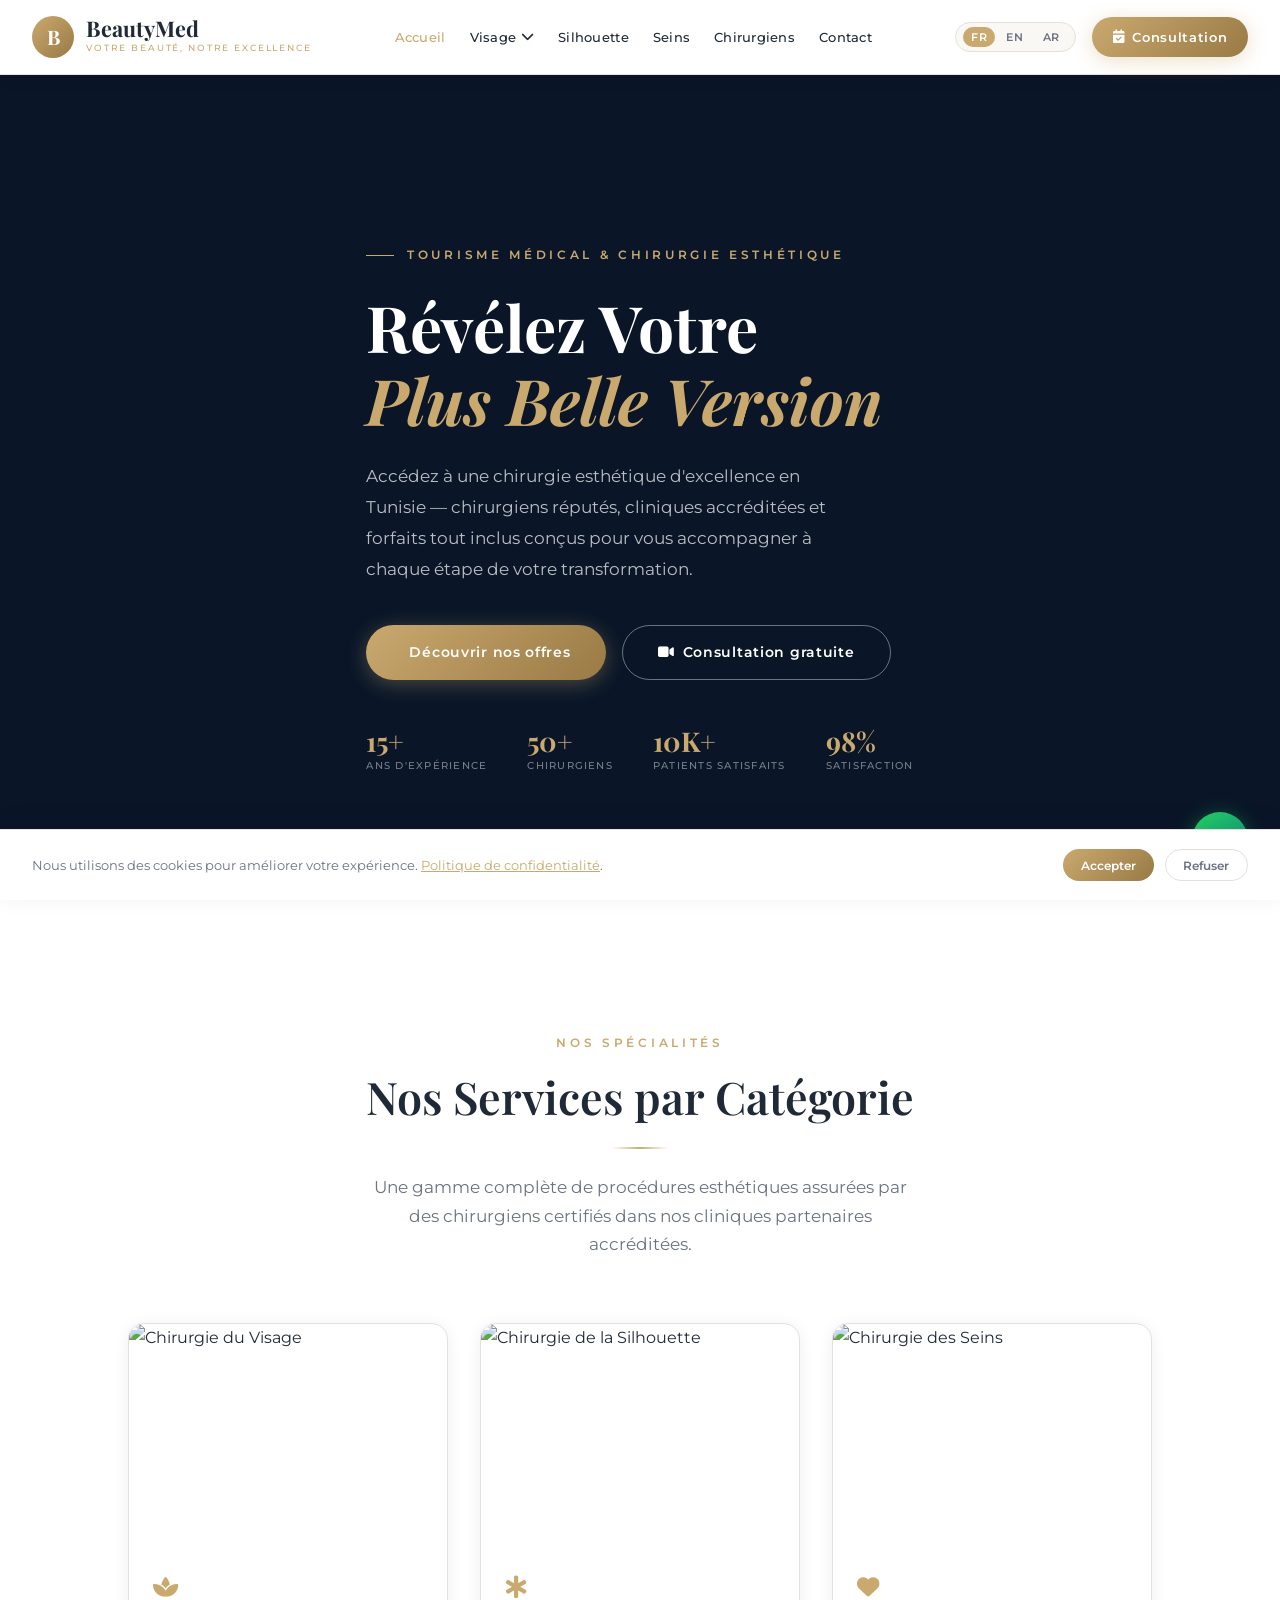
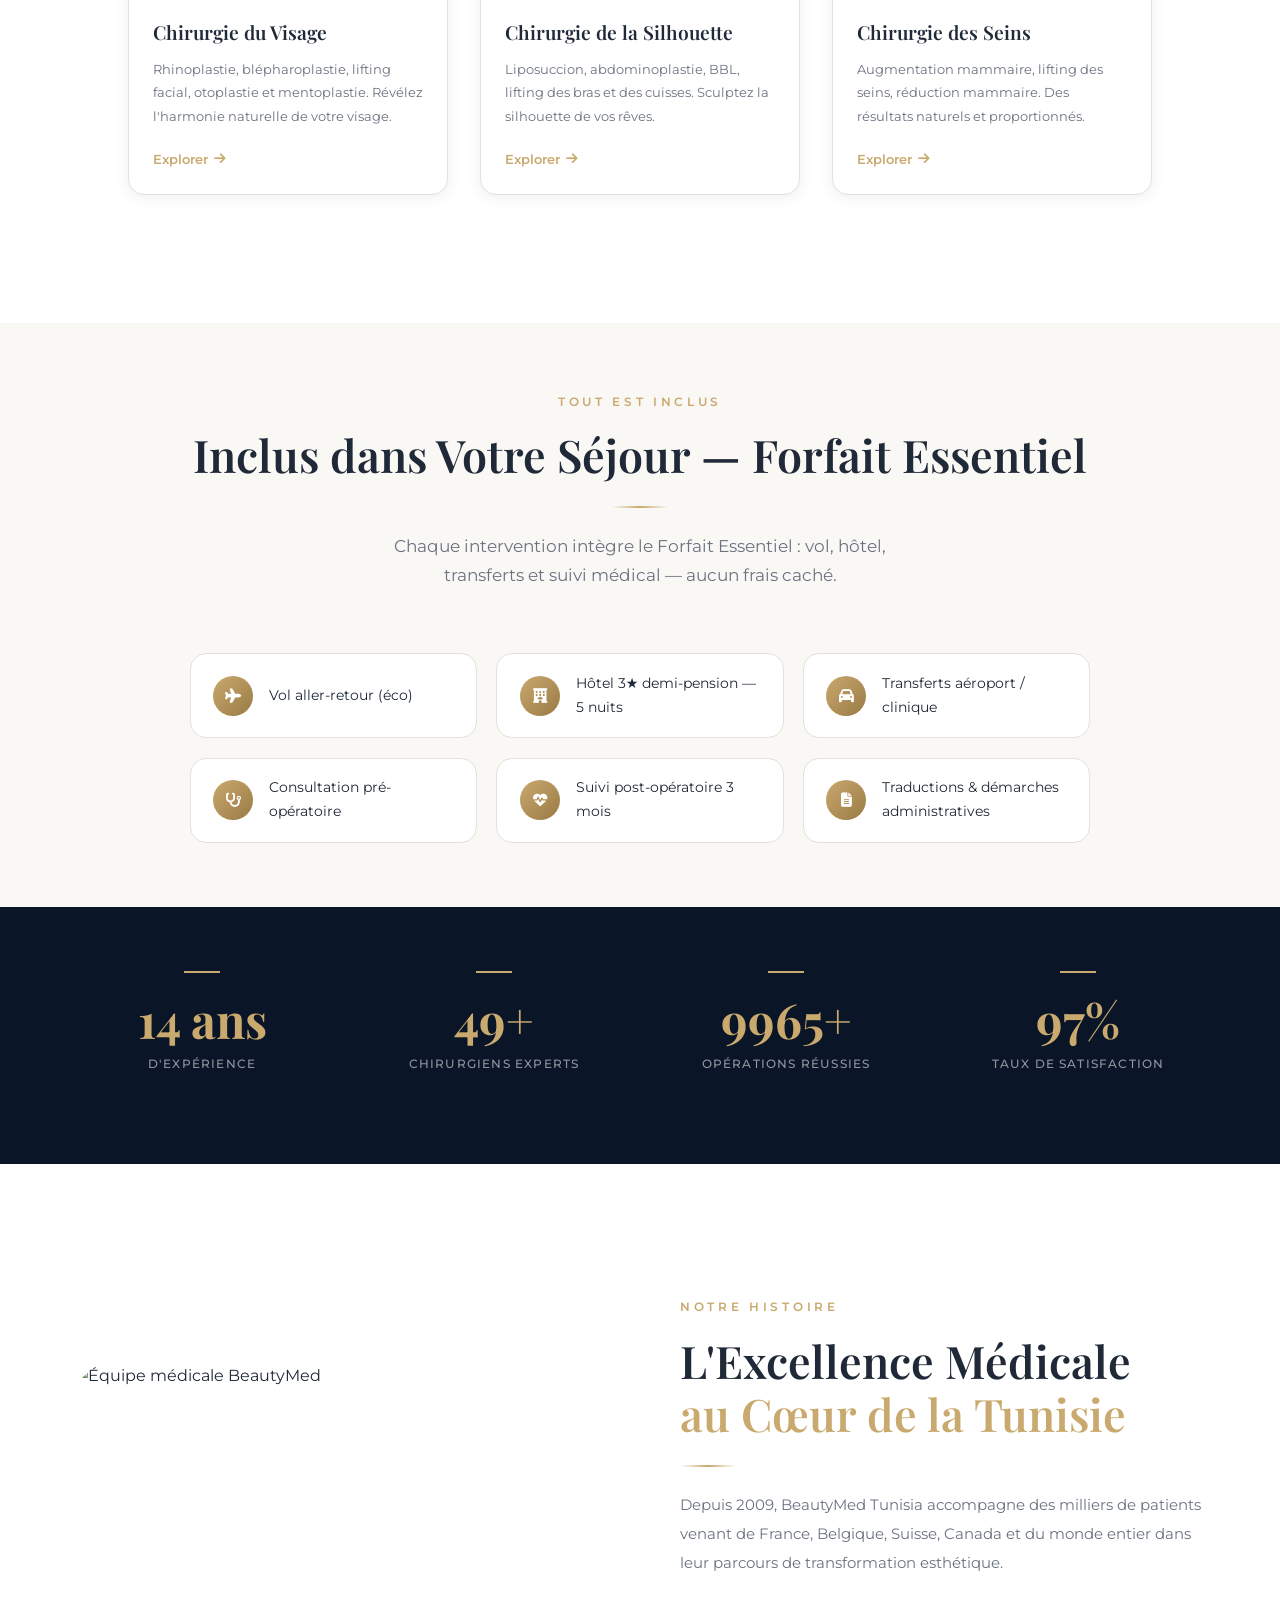
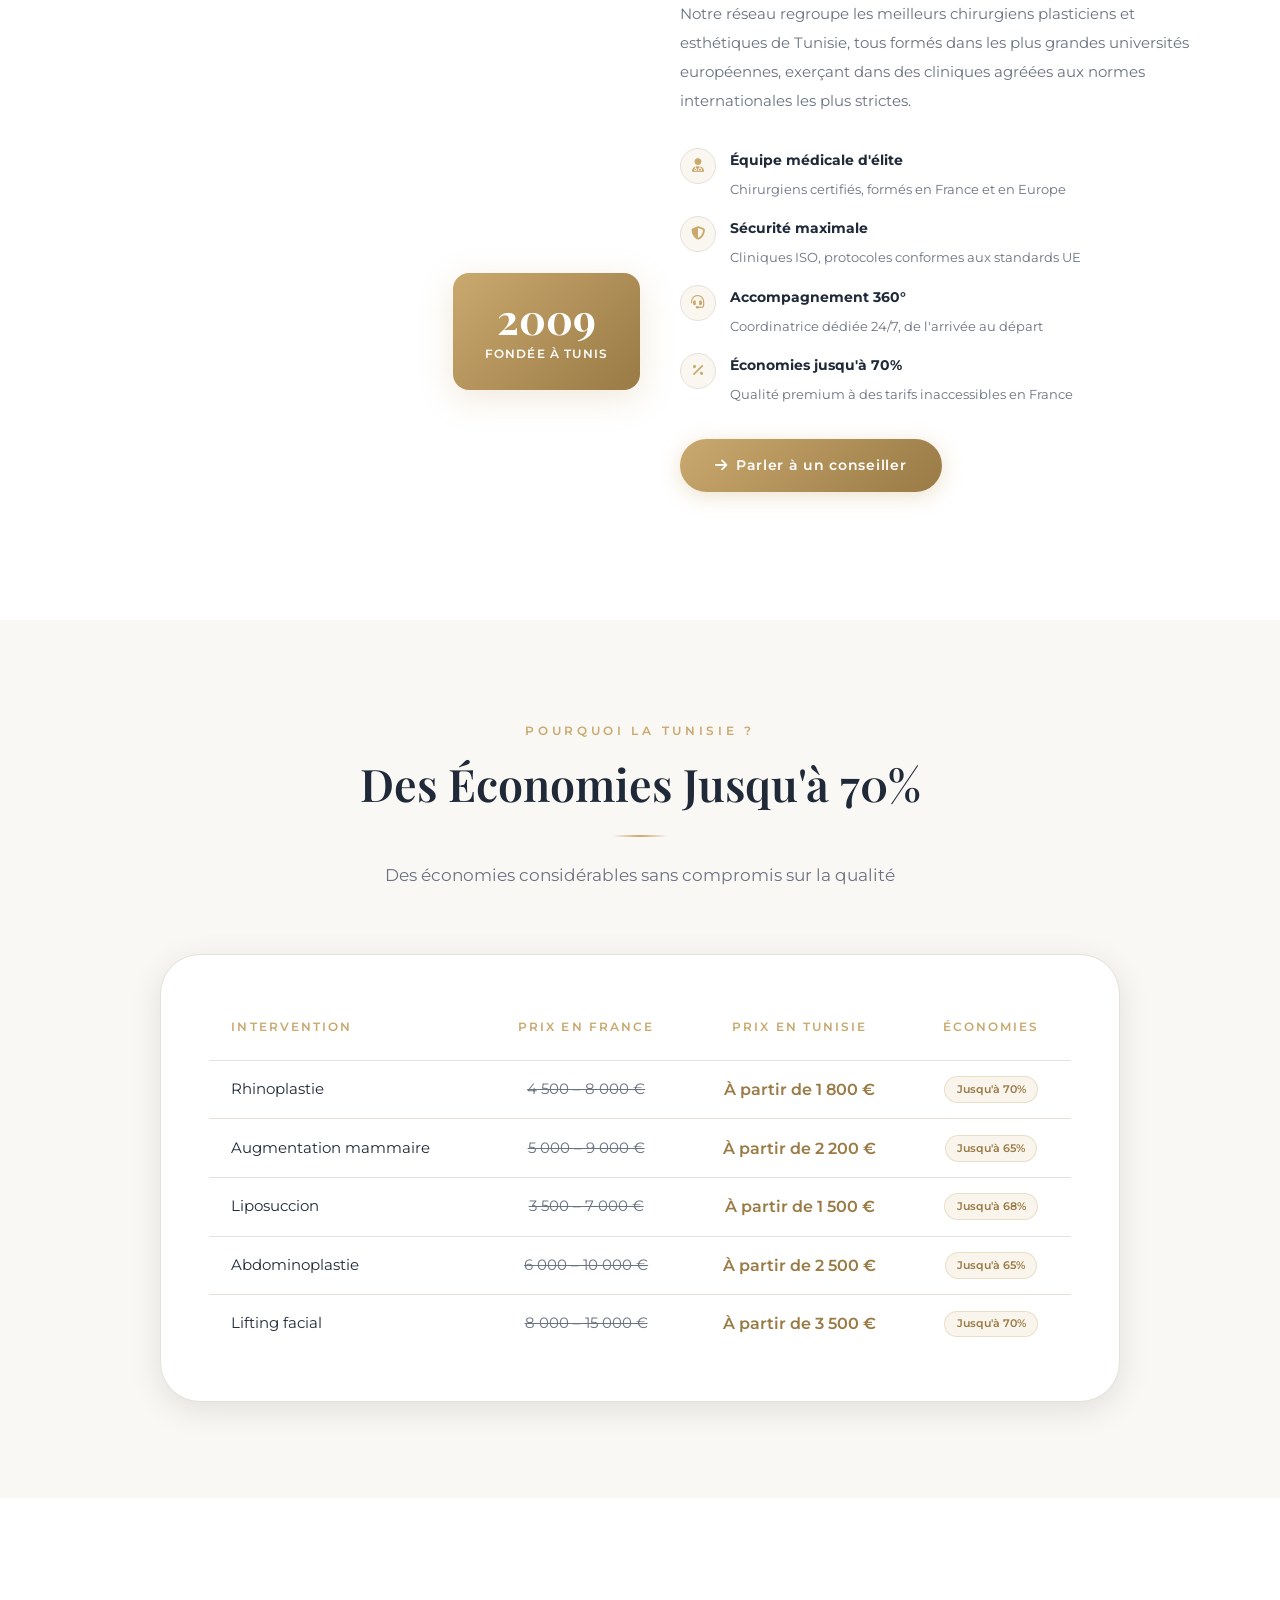
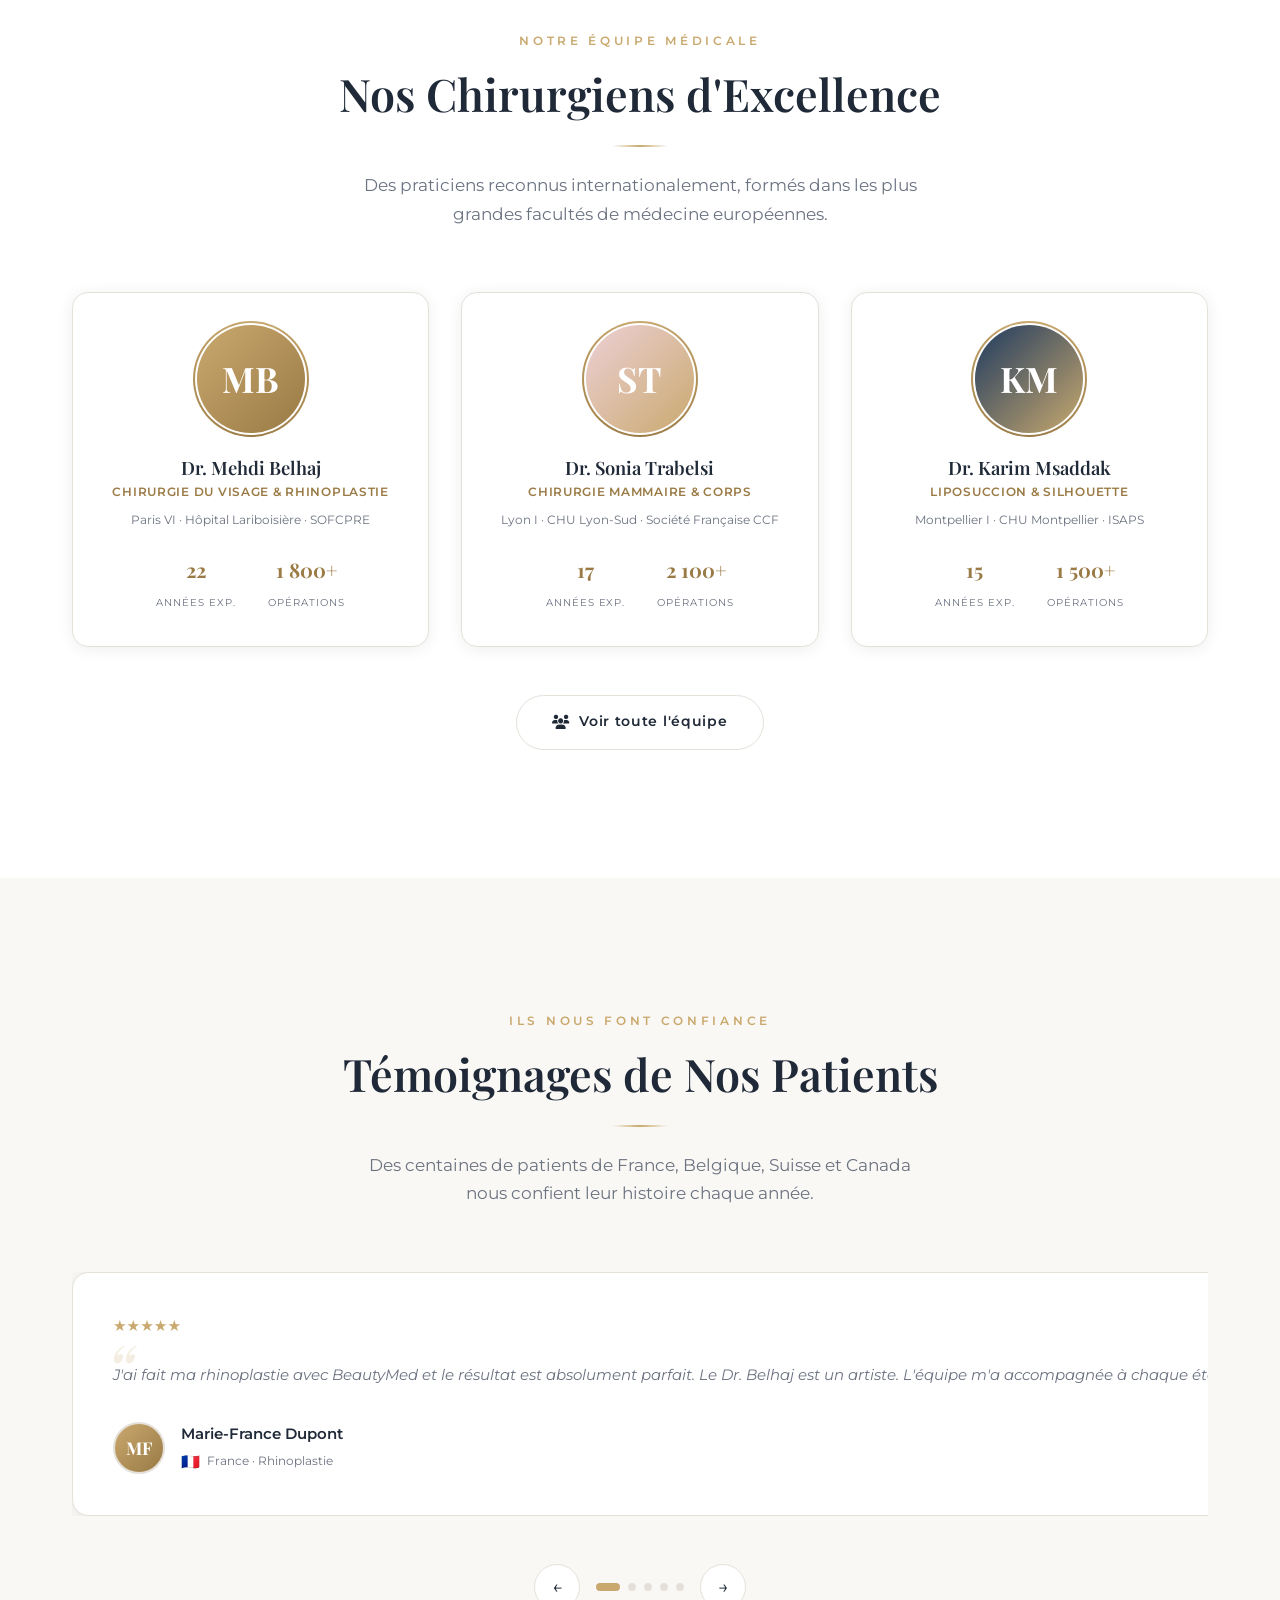
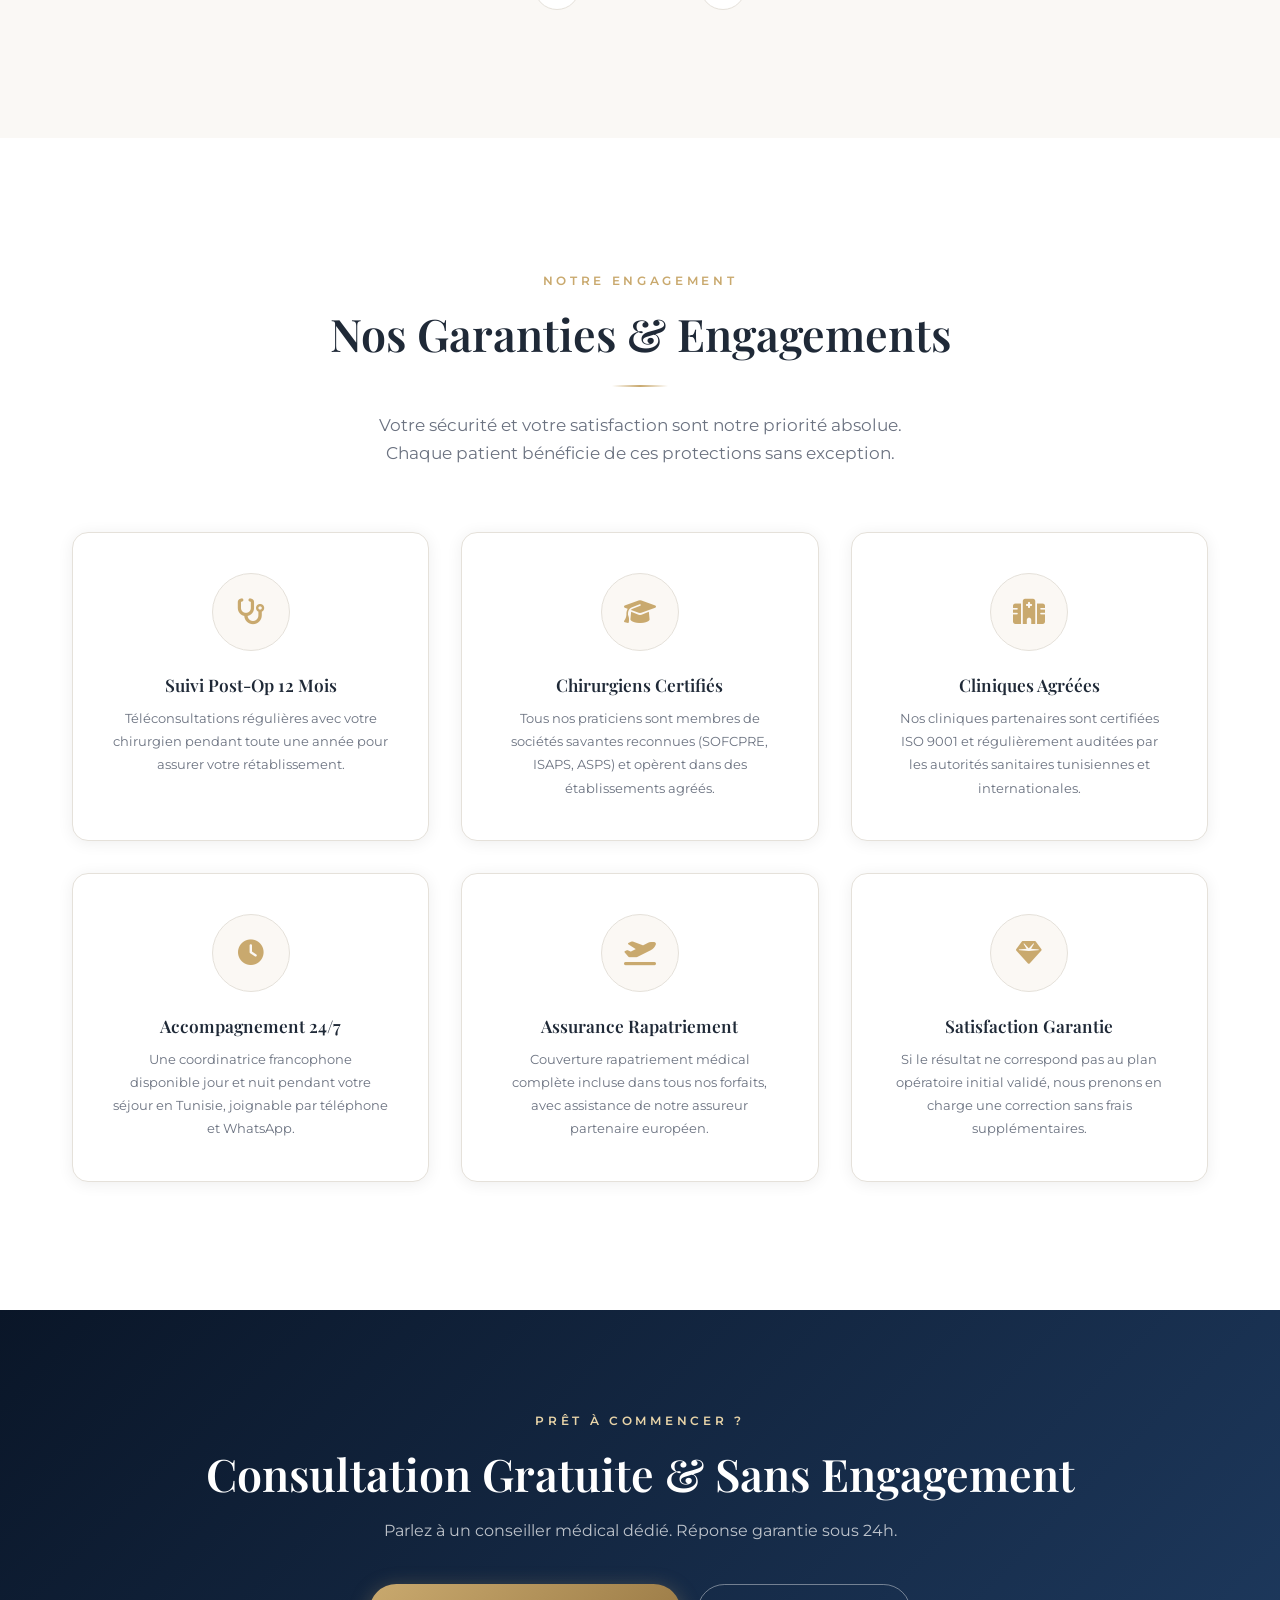
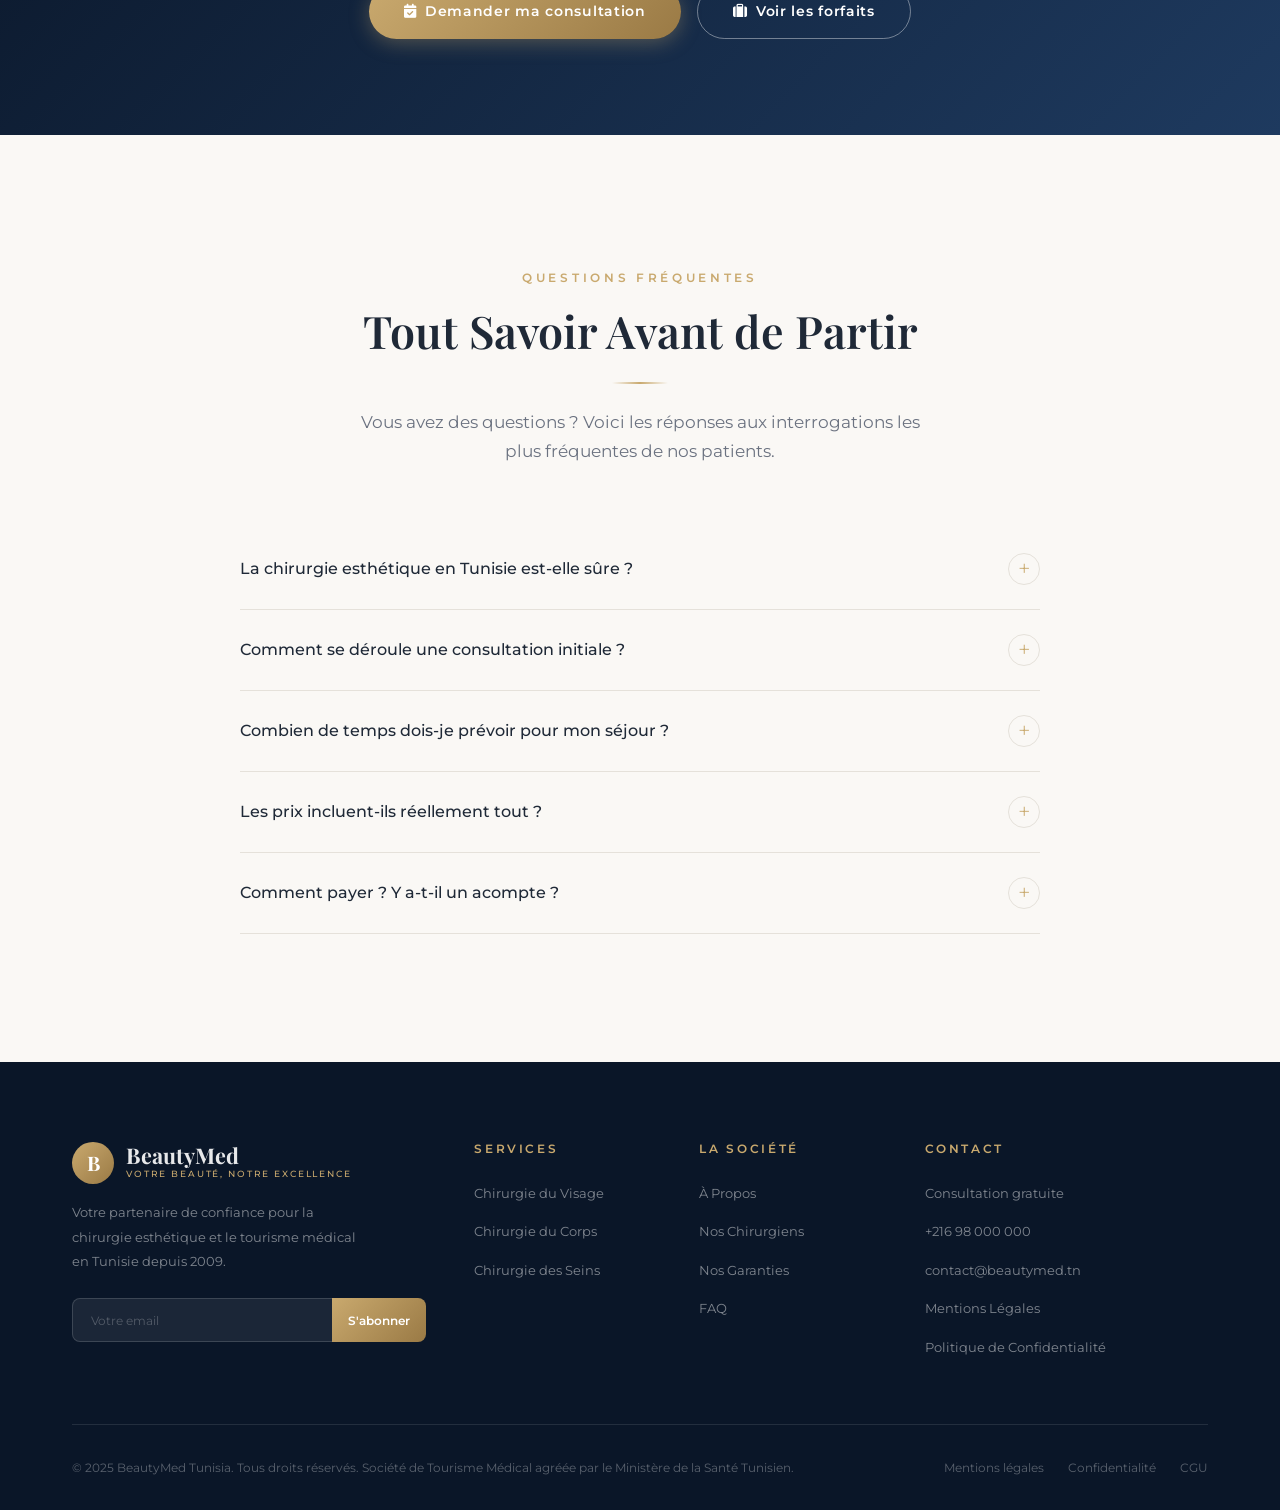
==== commit b365cf96: "feat: replace forfaits grid with single forfait essentiel inclusions block, center services - Remove" ====
--- a/index.html
+++ b/index.html
@@ -158,60 +158,38 @@
   </div>
 </section>
 
-<section id="forfaits" aria-labelledby="forfaits-title" style="background:var(--cream);">
-  <div class="container">
-    <header class="section-header reveal">
-      <span class="eyebrow">Clé en Main</span>
-      <h2 id="forfaits-title">Nos Forfaits Tout Inclus</h2>
-      <div class="gold-rule"></div>
-      <p class="section-sub">Vol, hôtel, transferts, suivi médical — tout est organisé pour vous. Les prix de nos interventions incluent déjà les prestations du Pack Essentiel.</p>
-    </header>
-    <div class="forfaits-grid">
-      <div class="forfait reveal delay-1">
-        <div class="forfait-tier">Pack</div>
-        <h3 class="forfait-name">Essentiel</h3>
-        <p class="forfait-desc">Idéal pour une première expérience de tourisme médical sereine et bien organisée.</p>
-        <ul class="forfait-list">
-          <li class="forfait-item"><span class="fi-check">✓</span> Vol aller-retour (éco)</li>
-          <li class="forfait-item"><span class="fi-check">✓</span> Hôtel 3★ en demi-pension (5 nuits)</li>
-          <li class="forfait-item"><span class="fi-check">✓</span> Transferts aéroport / clinique</li>
-          <li class="forfait-item"><span class="fi-check">✓</span> Consultation pré-opératoire</li>
-          <li class="forfait-item"><span class="fi-check">✓</span> Suivi post-op 3 mois</li>
-          <li class="forfait-item"><span class="fi-check">✓</span> Traductions &amp; démarches administratives</li>
-        </ul>
-        <a href="contact.html" class="btn btn-outline forfait-cta">Demander un devis</a>
-      </div>
-      <div class="forfait featured reveal delay-2">
-        <div class="forfait-badge"><i class="fas fa-star"></i> Le plus populaire</div>
-        <div class="forfait-tier">Pack</div>
-        <h3 class="forfait-name">Confort</h3>
-        <p class="forfait-desc">L'équilibre parfait entre qualité premium et rapport qualité-prix exceptionnel.</p>
-        <ul class="forfait-list">
-          <li class="forfait-item"><span class="fi-check">✓</span> Vol aller-retour (éco)</li>
-          <li class="forfait-item"><span class="fi-check">✓</span> Hôtel 4★ en demi-pension (7 nuits)</li>
-          <li class="forfait-item"><span class="fi-check">✓</span> Transferts VIP aéroport / clinique</li>
-          <li class="forfait-item"><span class="fi-check">✓</span> Accompagnateur dédié 24/7</li>
-          <li class="forfait-item"><span class="fi-check">✓</span> Consultation pré &amp; post-opératoire</li>
-          <li class="forfait-item"><span class="fi-check">✓</span> Suivi médical 6 mois</li>
-          <li class="forfait-item"><span class="fi-check">✓</span> Assurance voyage incluse</li>
-        </ul>
-        <a href="contact.html" class="btn btn-gold forfait-cta">Demander un devis</a>
-      </div>
-      <div class="forfait reveal delay-3">
-        <div class="forfait-tier">Pack</div>
-        <h3 class="forfait-name">Premium</h3>
-        <p class="forfait-desc">Une expérience 5 étoiles de bout en bout — confort absolu, discrétion totale.</p>
-        <ul class="forfait-list">
-          <li class="forfait-item"><span class="fi-check">✓</span> Vol business aller-retour</li>
-          <li class="forfait-item"><span class="fi-check">✓</span> Suite hôtel 5★ Hammamet (10 nuits)</li>
-          <li class="forfait-item"><span class="fi-check">✓</span> Transferts VIP limousine</li>
-          <li class="forfait-item"><span class="fi-check">✓</span> Assistant personnel 24/7</li>
-          <li class="forfait-item"><span class="fi-check">✓</span> Accès spa &amp; wellness</li>
-          <li class="forfait-item"><span class="fi-check">✓</span> Suivi médical 12 mois</li>
-          <li class="forfait-item"><span class="fi-check">✓</span> Assurance rapatriement premium</li>
-          <li class="forfait-item"><span class="fi-check">✓</span> Photographe résultats avant/après</li>
-        </ul>
-        <a href="contact.html" class="btn btn-outline forfait-cta">Demander un devis</a>
+<section style="background:var(--cream); padding:4rem 0;">
+  <div class="container">
+    <header class="section-header reveal">
+      <span class="eyebrow">Tout Est Inclus</span>
+      <h2>Inclus dans Votre Séjour — Forfait Essentiel</h2>
+      <div class="gold-rule"></div>
+      <p class="section-sub">Chaque intervention intègre le Forfait Essentiel : vol, hôtel, transferts et suivi médical — aucun frais caché.</p>
+    </header>
+    <div class="inclus-grid reveal">
+      <div class="inclus-item">
+        <div class="inclus-icon"><i class="fas fa-plane"></i></div>
+        <span>Vol aller-retour (éco)</span>
+      </div>
+      <div class="inclus-item">
+        <div class="inclus-icon"><i class="fas fa-hotel"></i></div>
+        <span>Hôtel 3★ demi-pension — 5 nuits</span>
+      </div>
+      <div class="inclus-item">
+        <div class="inclus-icon"><i class="fas fa-car"></i></div>
+        <span>Transferts aéroport / clinique</span>
+      </div>
+      <div class="inclus-item">
+        <div class="inclus-icon"><i class="fas fa-stethoscope"></i></div>
+        <span>Consultation pré-opératoire</span>
+      </div>
+      <div class="inclus-item">
+        <div class="inclus-icon"><i class="fas fa-heart-pulse"></i></div>
+        <span>Suivi post-opératoire 3 mois</span>
+      </div>
+      <div class="inclus-item">
+        <div class="inclus-icon"><i class="fas fa-file-lines"></i></div>
+        <span>Traductions &amp; démarches administratives</span>
       </div>
     </div>
   </div>
--- a/css/style.css
+++ b/css/style.css
@@ -420,7 +420,25 @@
 #services { padding: 8rem 0; background: var(--white); }
 
 .svc-grid {
-  display: grid; grid-template-columns: repeat(auto-fill, minmax(260px, 1fr)); gap: 2rem;
+  display: grid; grid-template-columns: repeat(auto-fit, minmax(260px, 320px)); gap: 2rem;
+  justify-content: center;
+}
+
+.inclus-grid {
+  display: grid; grid-template-columns: repeat(3, 1fr); gap: 1.2rem;
+  max-width: 900px; margin: 0 auto;
+}
+.inclus-item {
+  display: flex; align-items: center; gap: 1rem;
+  background: var(--white); border: 1px solid var(--border);
+  border-radius: var(--r-md); padding: 1.1rem 1.4rem;
+  font-size: .88rem; color: var(--text);
+}
+.inclus-icon {
+  width: 40px; height: 40px; border-radius: 50%; flex-shrink: 0;
+  background: linear-gradient(135deg, var(--gold), var(--gold-dark));
+  display: flex; align-items: center; justify-content: center;
+  color: var(--white); font-size: .9rem;
 }
 
 .svc-card {
@@ -915,10 +933,15 @@
   .clin-grid { grid-template-columns: 1fr; }
 }
 
+@media (max-width: 820px) {
+  .inclus-grid { grid-template-columns: repeat(2, 1fr); }
+}
+
 @media (max-width: 600px) {
   h1 { font-size: 2.1rem; }
   h2 { font-size: 1.55rem; }
   .svc-grid { grid-template-columns: 1fr; }
+  .inclus-grid { grid-template-columns: 1fr; }
   .gar-grid { grid-template-columns: 1fr; }
   .chir-grid { grid-template-columns: 1fr; }
   .stats-inner { grid-template-columns: repeat(2, 1fr); }
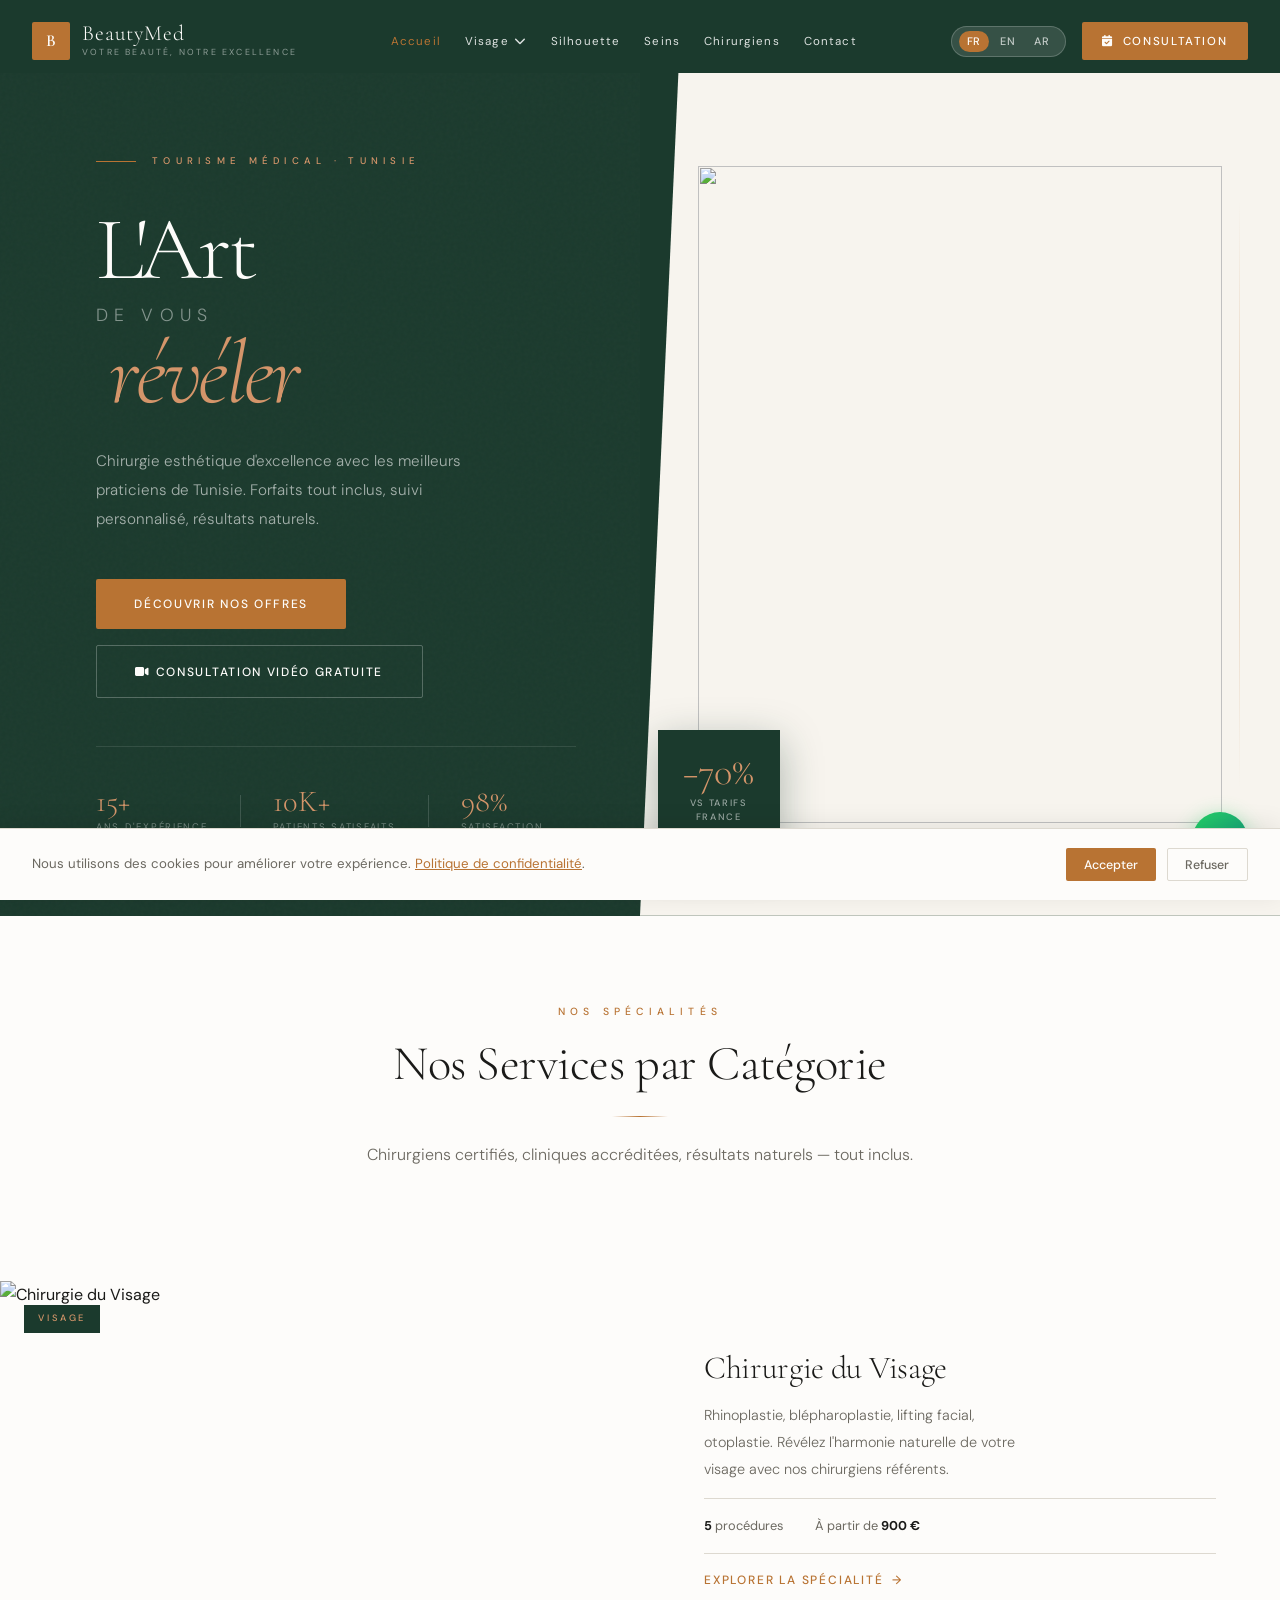
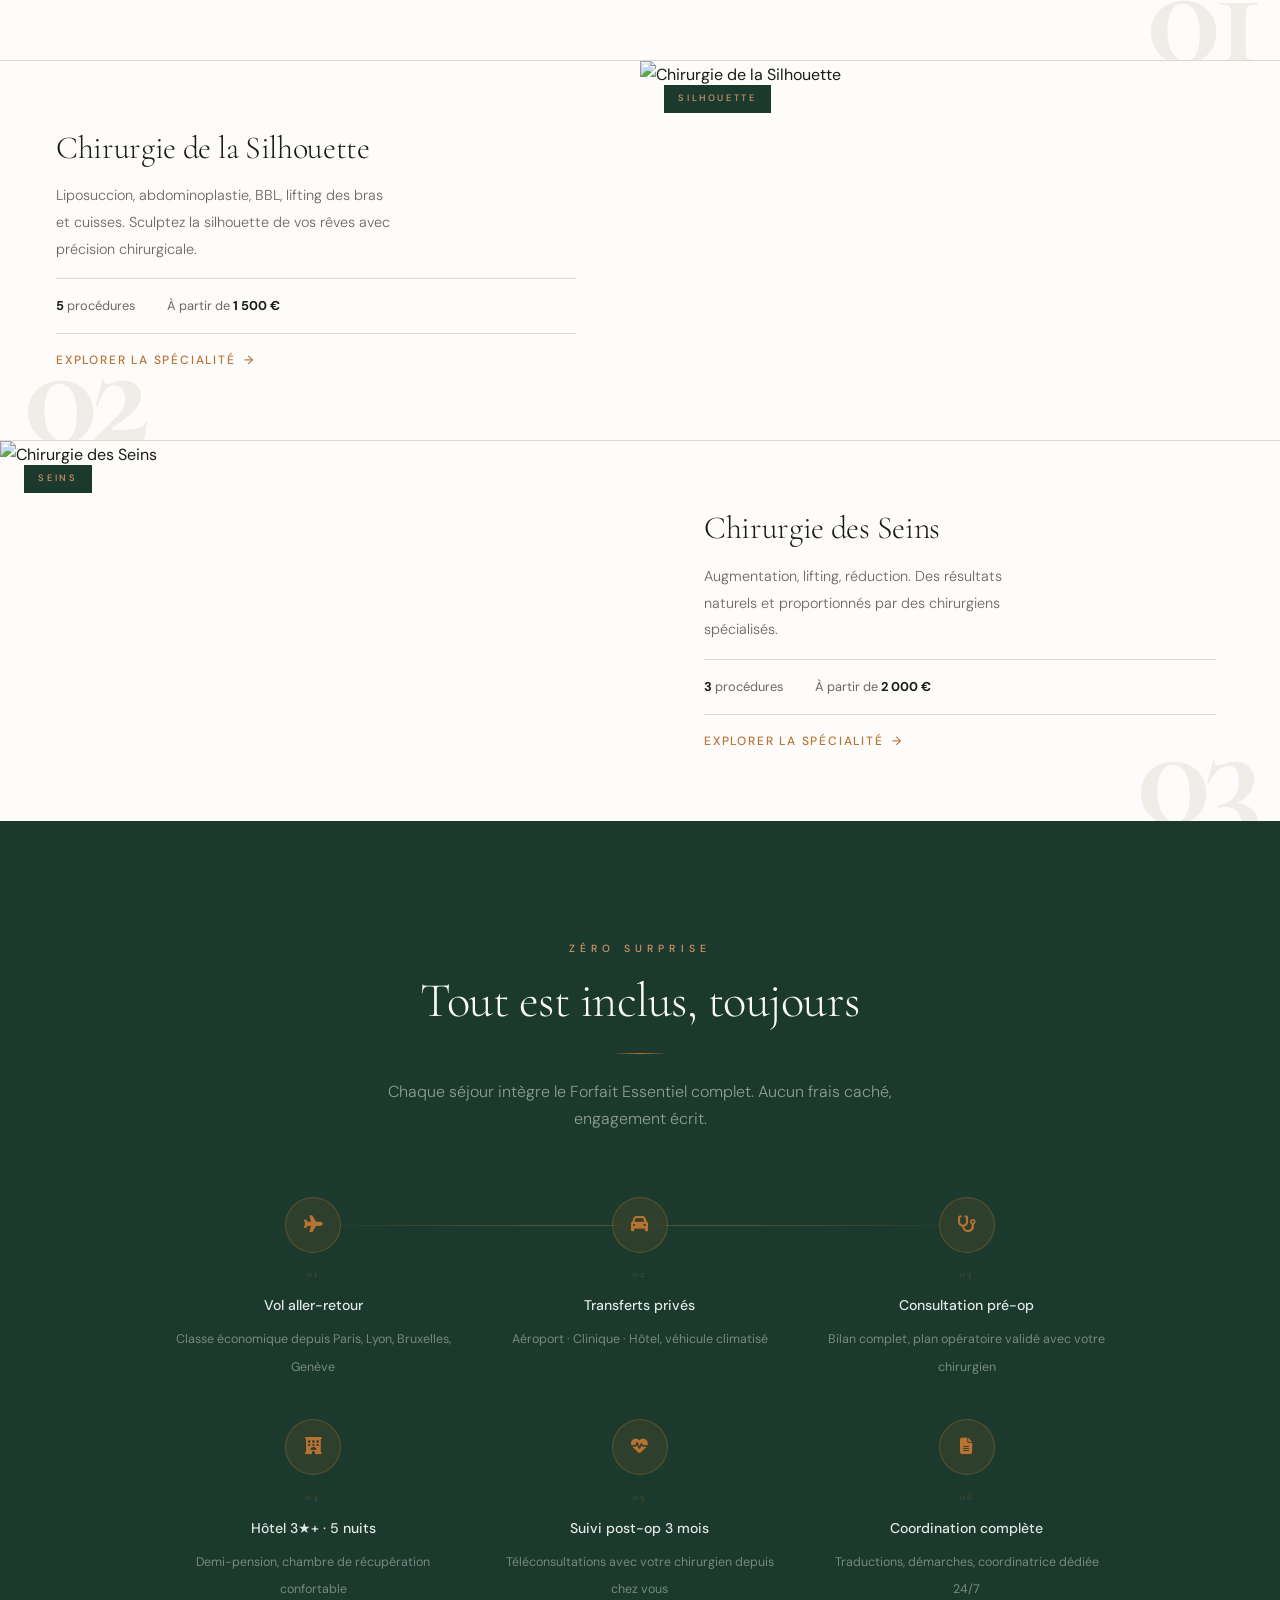
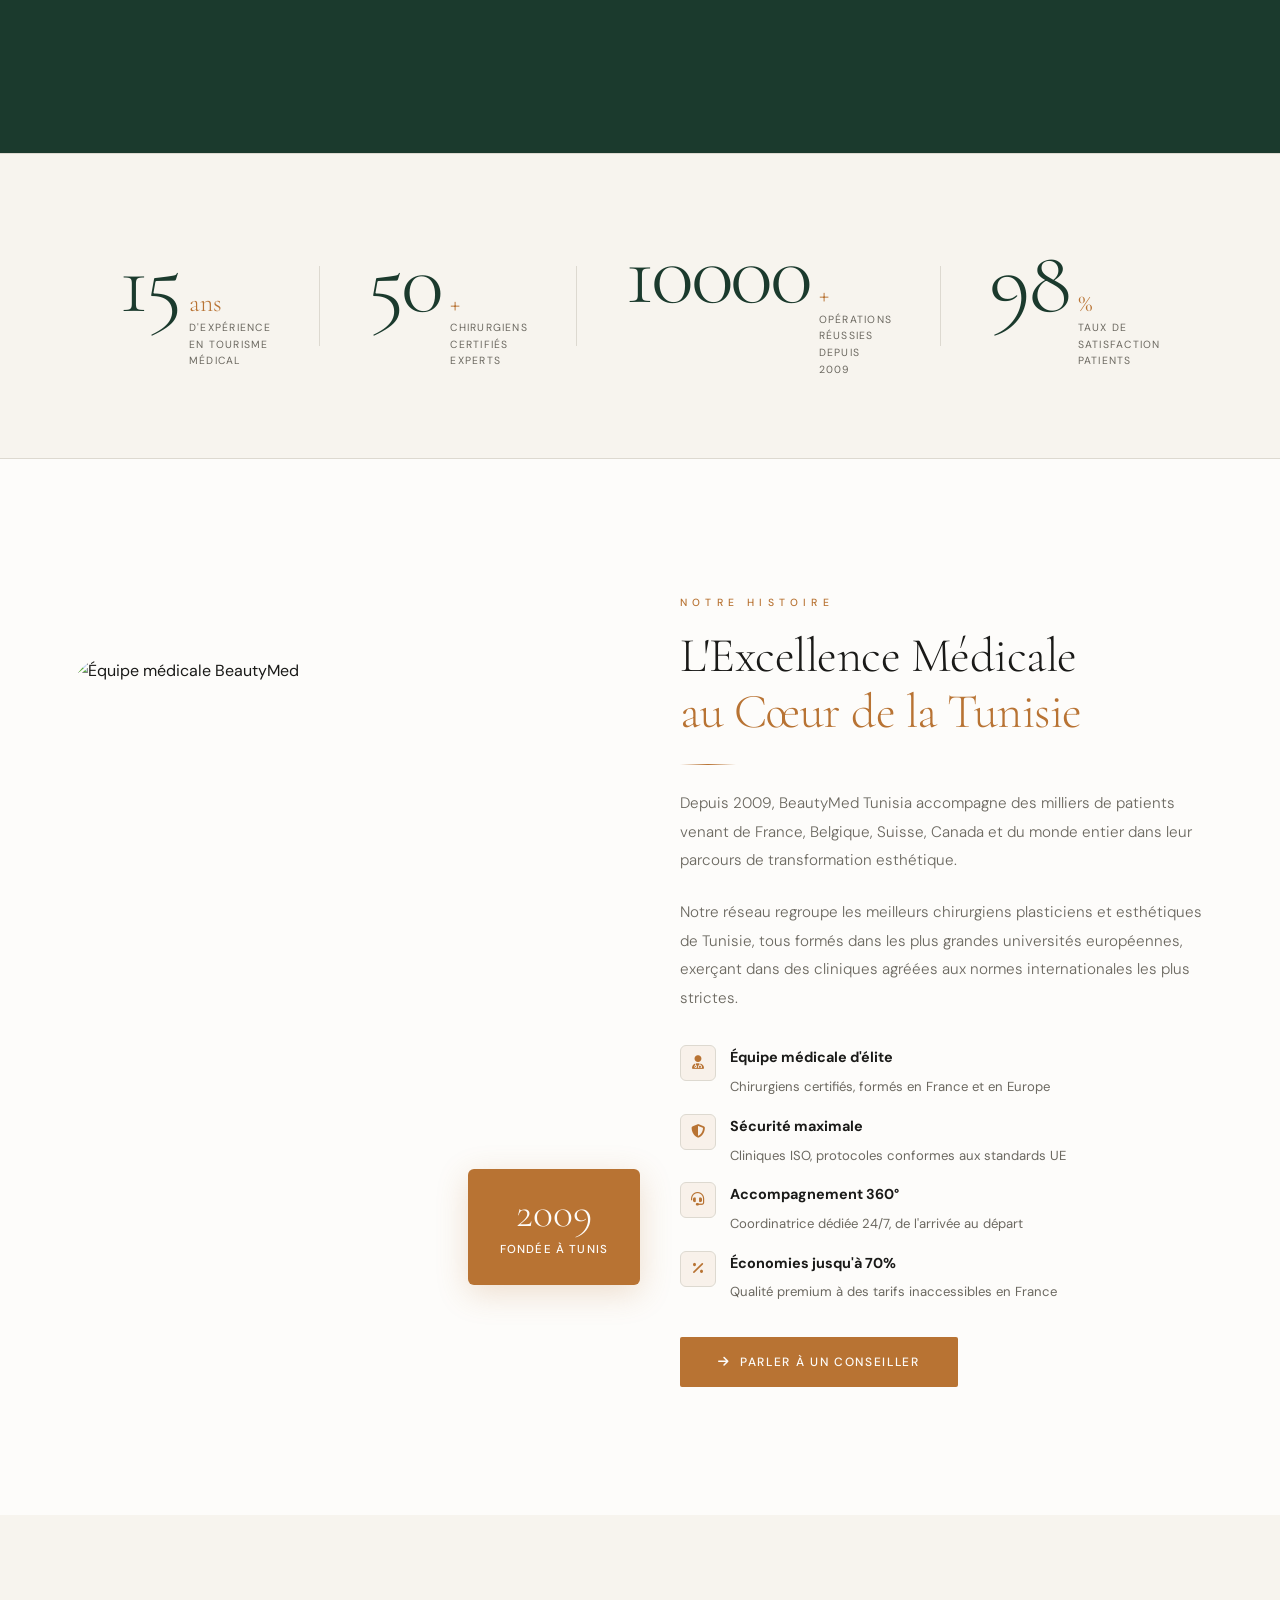
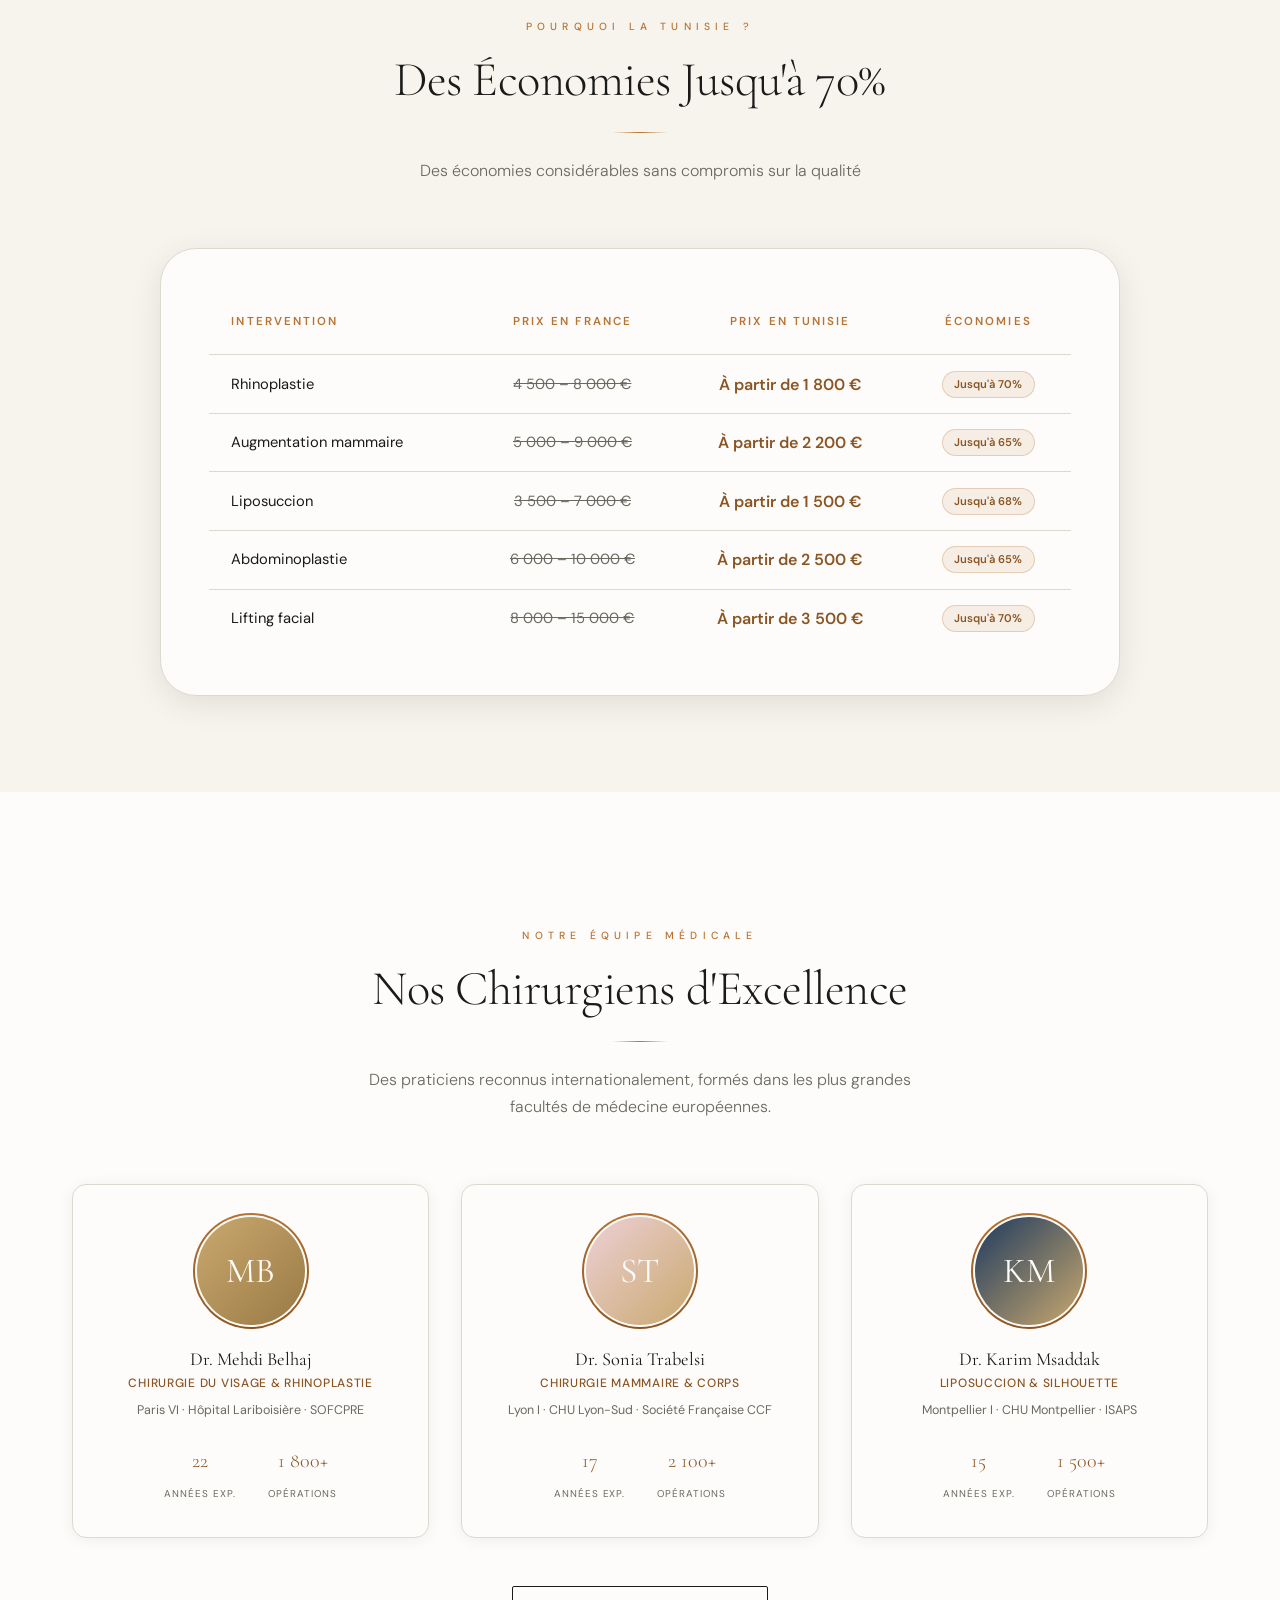
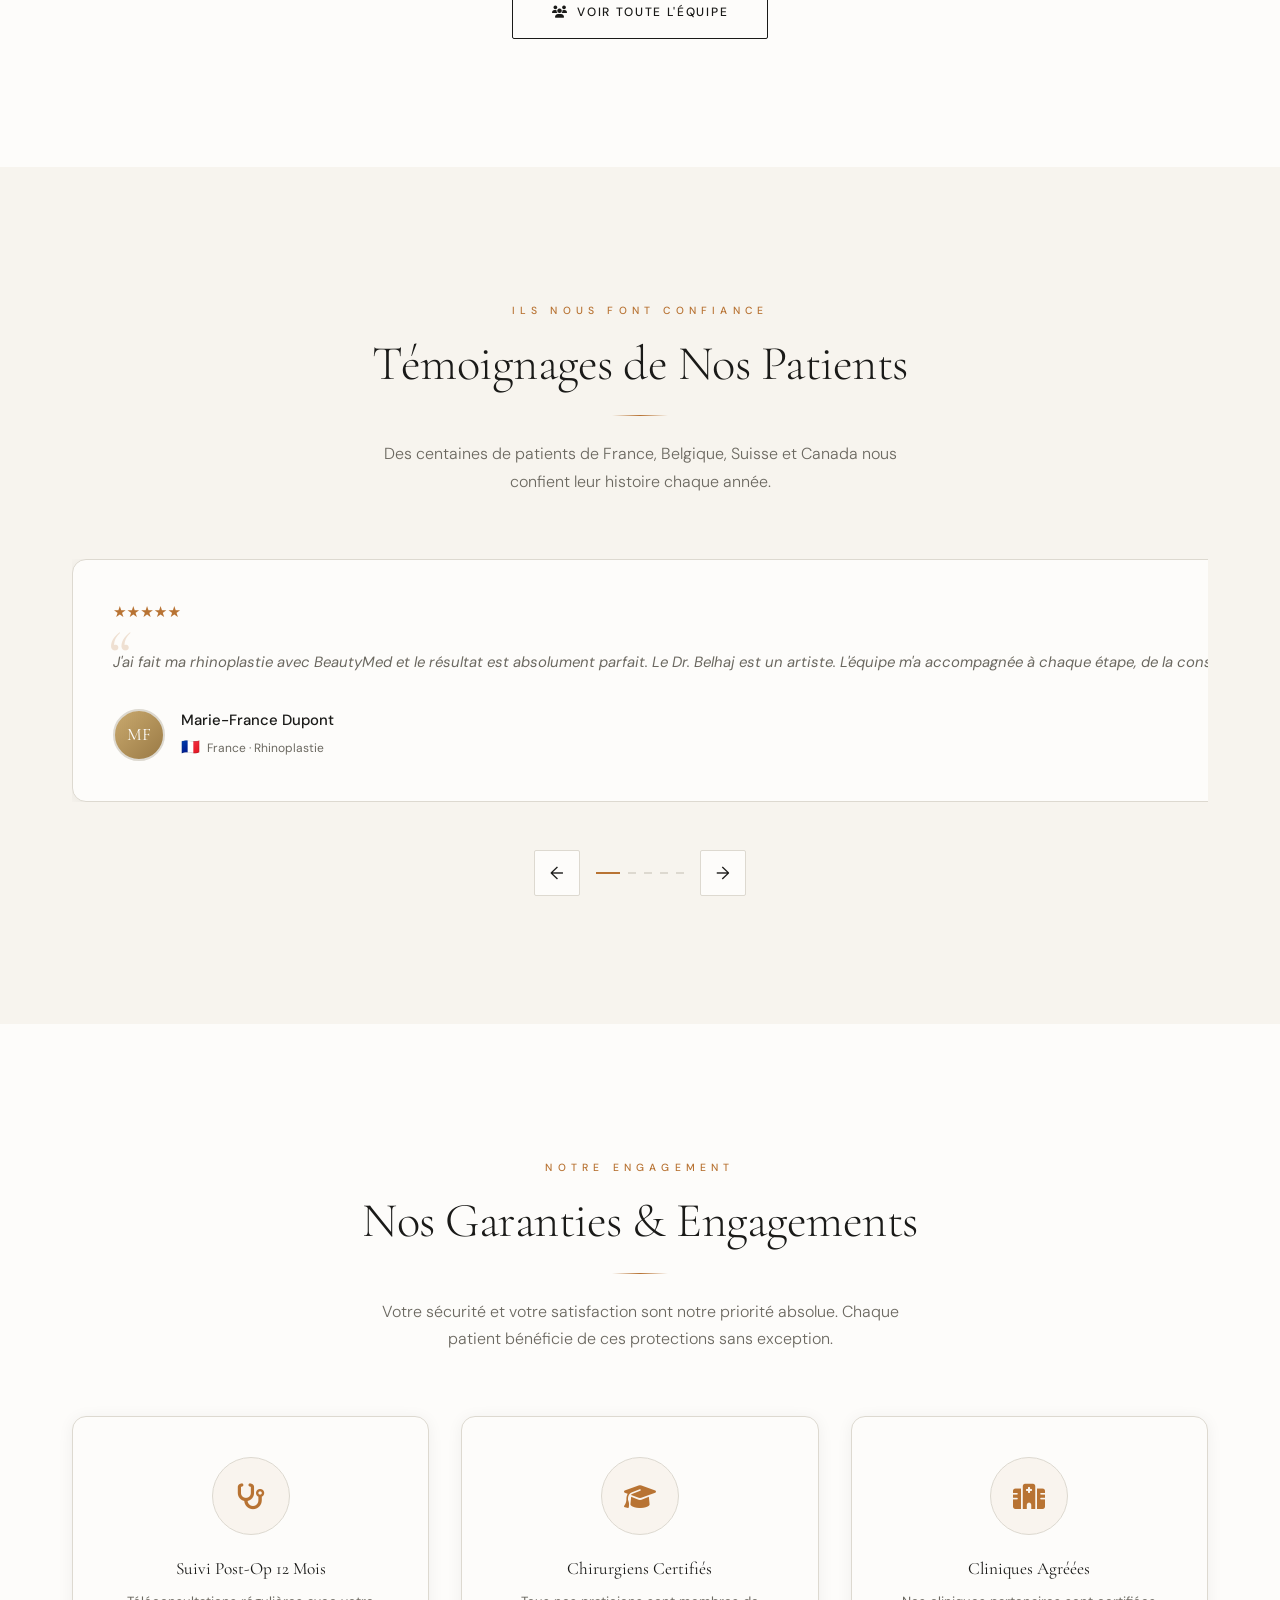
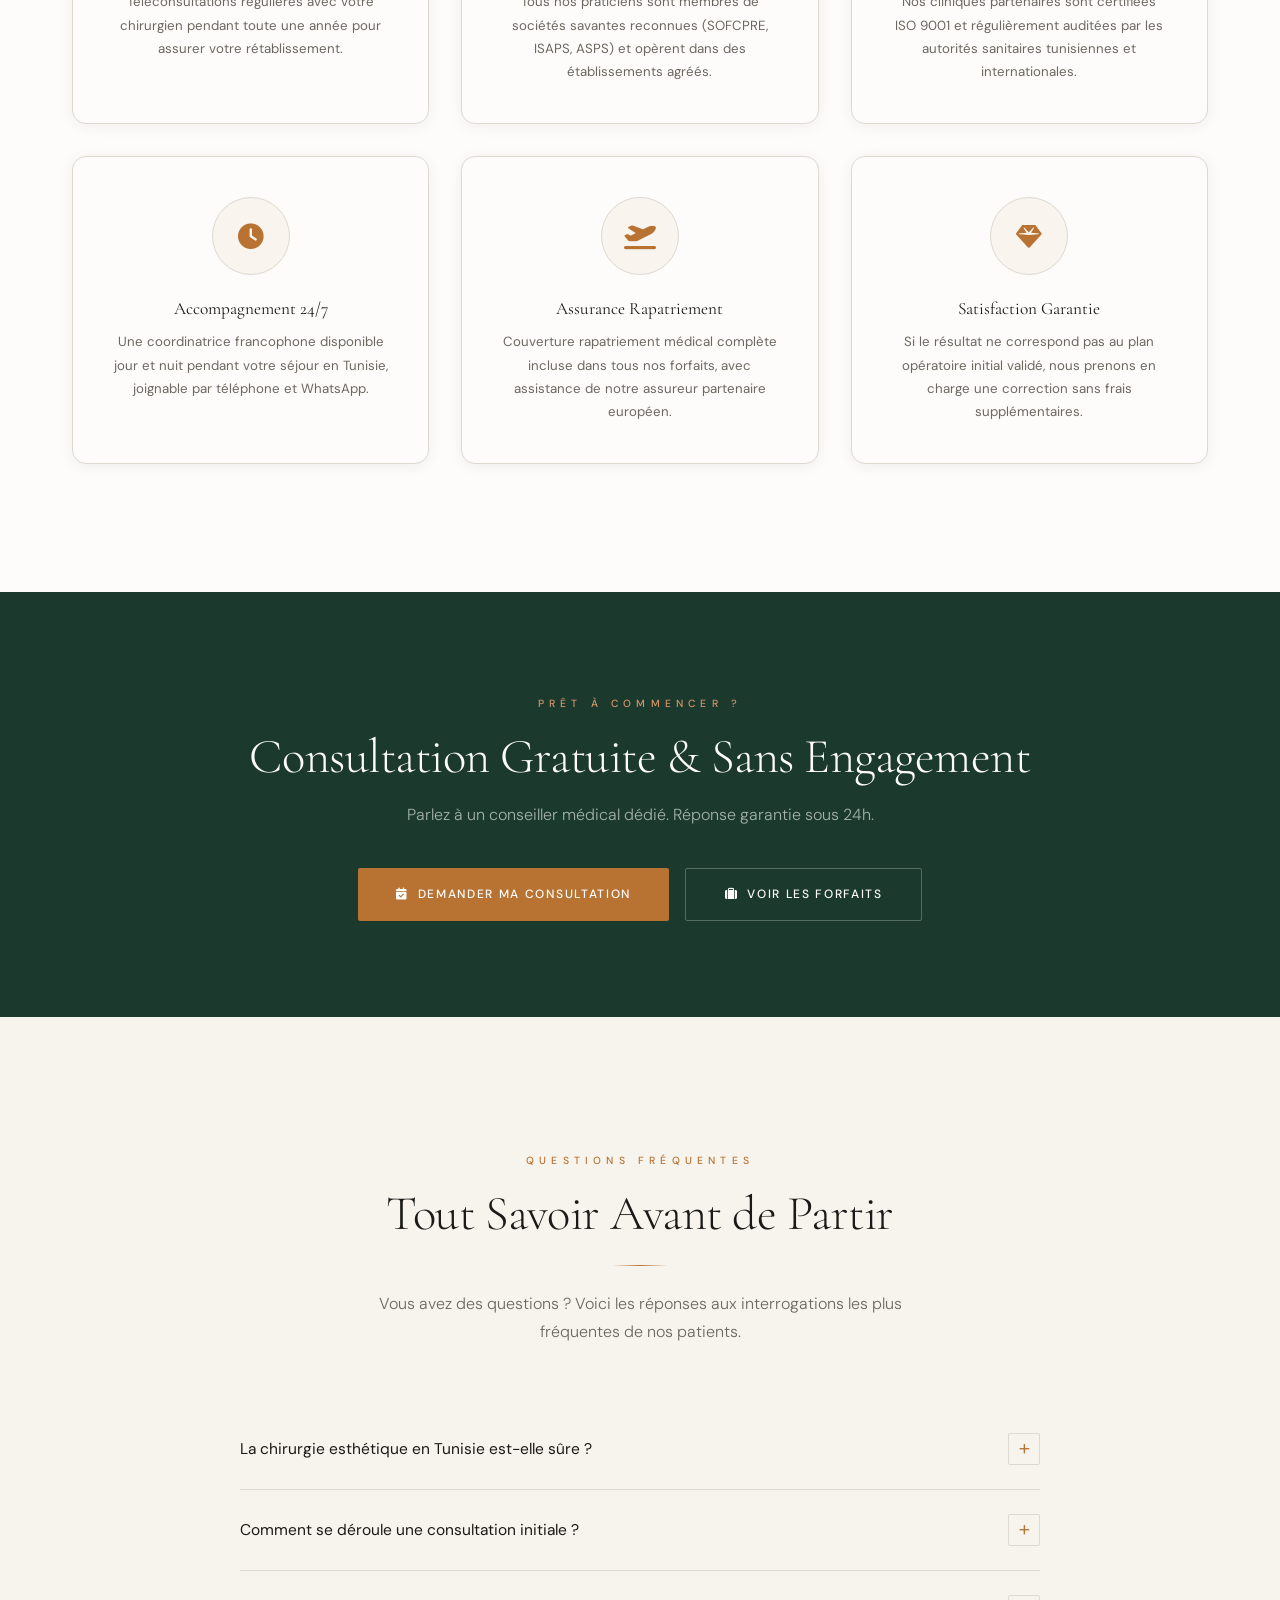
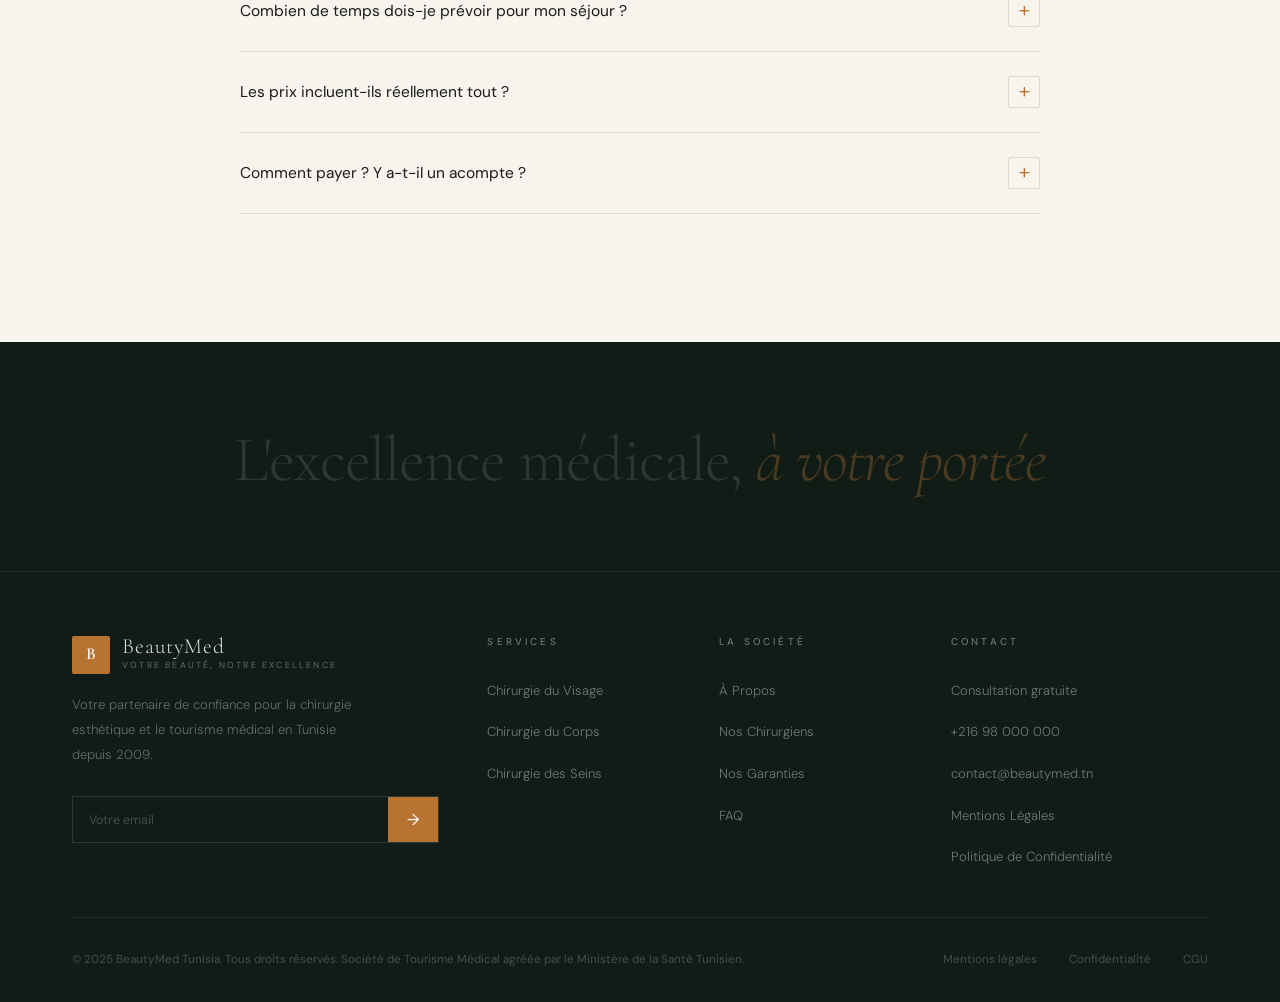
==== commit 7e5bf419: "Redesign: new Sud-Méditerranéen editorial identity Complete visual overhaul to differentiate from ge" ====
--- a/index.html
+++ b/index.html
@@ -11,7 +11,7 @@
   <meta property="og:type" content="website" />
   <link rel="preconnect" href="https://fonts.googleapis.com" />
   <link rel="preconnect" href="https://fonts.gstatic.com" crossorigin />
-  <link href="https://fonts.googleapis.com/css2?family=Playfair+Display:ital,wght@0,400;0,600;0,700;1,400;1,600&family=Montserrat:wght@300;400;500;600;700&display=swap" rel="stylesheet" />
+  <link href="https://fonts.googleapis.com/css2?family=Cormorant+Garamond:ital,wght@0,300;0,400;0,600;0,700;1,300;1,400;1,600&family=DM+Sans:ital,opsz,wght@0,9..40,300;0,9..40,400;0,9..40,500;0,9..40,600;1,9..40,300&display=swap" rel="stylesheet" />
   <link rel="stylesheet" href="https://cdnjs.cloudflare.com/ajax/libs/font-awesome/6.5.1/css/all.min.css" />
   <link rel="stylesheet" href="css/style.css" />
 </head>
@@ -68,150 +68,217 @@
 </nav>
 
 <section id="hero" aria-label="Accueil">
-  <div class="hero-bg"></div>
-  <div class="hero-content">
-    <div class="hero-left">
-      <div class="hero-eyebrow">Tourisme Médical &amp; Chirurgie Esthétique</div>
-      <h1 class="hero-title">
-        Révélez Votre<br>
-        <em>Plus Belle Version</em>
-      </h1>
-      <p class="hero-sub">
-        Accédez à une chirurgie esthétique d'excellence en Tunisie —
-        chirurgiens réputés, cliniques accréditées et forfaits tout inclus
-        conçus pour vous accompagner à chaque étape de votre transformation.
-      </p>
-      <div class="hero-ctas">
-        <a href="#services" class="btn btn-gold">
-          <i class="fas fa-sparkles"></i> Découvrir nos offres
-        </a>
-        <a href="contact.html" class="btn btn-outline-white">
-          <i class="fas fa-video"></i> Consultation gratuite
-        </a>
-      </div>
-      <div class="hero-trust" role="list">
-        <div class="trust-item" role="listitem">
-          <span class="trust-val">15+</span>
-          <span class="trust-lbl">Ans d'expérience</span>
-        </div>
-        <div class="trust-item" role="listitem">
-          <span class="trust-val">50+</span>
-          <span class="trust-lbl">Chirurgiens</span>
-        </div>
-        <div class="trust-item" role="listitem">
-          <span class="trust-val">10K+</span>
-          <span class="trust-lbl">Patients satisfaits</span>
-        </div>
-        <div class="trust-item" role="listitem">
-          <span class="trust-val">98%</span>
-          <span class="trust-lbl">Satisfaction</span>
-        </div>
-      </div>
+  <div class="hero-split">
+    <div class="hero-panel-left">
+      <div class="hero-panel-inner">
+        <div class="hero-eyebrow">
+          <span class="eyebrow-line"></span>
+          Tourisme Médical · Tunisie
+        </div>
+        <h1 class="hero-title">
+          <span class="hero-title-lg">L'Art</span>
+          <span class="hero-title-sm">de vous</span>
+          <span class="hero-title-lg hero-title-italic">révéler</span>
+        </h1>
+        <p class="hero-sub">
+          Chirurgie esthétique d'excellence avec les meilleurs praticiens de Tunisie.
+          Forfaits tout inclus, suivi personnalisé, résultats naturels.
+        </p>
+        <div class="hero-ctas">
+          <a href="#services" class="btn btn-gold"><span>Découvrir nos offres</span></a>
+          <a href="contact.html" class="btn btn-outline-white"><span><i class="fas fa-video"></i> Consultation vidéo gratuite</span></a>
+        </div>
+        <div class="hero-trust">
+          <div class="trust-item">
+            <span class="trust-val">15+</span>
+            <span class="trust-lbl">Ans d'expérience</span>
+          </div>
+          <div class="trust-sep"></div>
+          <div class="trust-item">
+            <span class="trust-val">10K+</span>
+            <span class="trust-lbl">Patients satisfaits</span>
+          </div>
+          <div class="trust-sep"></div>
+          <div class="trust-item">
+            <span class="trust-val">98%</span>
+            <span class="trust-lbl">Satisfaction</span>
+          </div>
+        </div>
+      </div>
+    </div>
+    <div class="hero-panel-right" aria-hidden="true">
+      <div class="hero-photo-frame">
+        <img
+          src="https://images.unsplash.com/photo-1534528741775-53994a69daeb?auto=format&fit=crop&w=900&q=85"
+          alt=""
+          class="hero-photo"
+        />
+        <div class="hero-badge">
+          <span class="hero-badge-num">−70%</span>
+          <span class="hero-badge-txt">vs tarifs<br>France</span>
+        </div>
+      </div>
+      <div class="hero-deco-line"></div>
     </div>
   </div>
 </section>
 
 <section id="services" aria-labelledby="services-title">
+  <header class="section-header reveal" style="padding:5rem 2rem 3rem;">
+    <span class="eyebrow">Nos Spécialités</span>
+    <h2 id="services-title">Nos Services par Catégorie</h2>
+    <div class="gold-rule"></div>
+    <p class="section-sub">Chirurgiens certifiés, cliniques accréditées, résultats naturels — tout inclus.</p>
+  </header>
+
+  <div class="svc-editorial">
+    <a href="visage.html" class="svc-ed-card reveal">
+      <div class="svc-ed-num">01</div>
+      <div class="svc-ed-photo">
+        <img src="https://images.unsplash.com/photo-1522337360788-8b13dee7a37e?auto=format&fit=crop&w=800&q=80" alt="Chirurgie du Visage" />
+        <div class="svc-ed-tag">Visage</div>
+      </div>
+      <div class="svc-ed-body">
+        <h3 class="svc-ed-title">Chirurgie du Visage</h3>
+        <p class="svc-ed-desc">Rhinoplastie, blépharoplastie, lifting facial, otoplastie. Révélez l'harmonie naturelle de votre visage avec nos chirurgiens référents.</p>
+        <div class="svc-ed-meta">
+          <span><strong>5</strong> procédures</span>
+          <span>À partir de <strong>900 €</strong></span>
+        </div>
+        <span class="svc-ed-link">Explorer la spécialité <span class="svc-ed-arrow">→</span></span>
+      </div>
+    </a>
+
+    <a href="silhouette.html" class="svc-ed-card svc-ed-reverse reveal delay-1">
+      <div class="svc-ed-num">02</div>
+      <div class="svc-ed-photo">
+        <img src="https://images.unsplash.com/photo-1518310383802-640c2de311b2?auto=format&fit=crop&w=800&q=80" alt="Chirurgie de la Silhouette" loading="lazy" />
+        <div class="svc-ed-tag">Silhouette</div>
+      </div>
+      <div class="svc-ed-body">
+        <h3 class="svc-ed-title">Chirurgie de la Silhouette</h3>
+        <p class="svc-ed-desc">Liposuccion, abdominoplastie, BBL, lifting des bras et cuisses. Sculptez la silhouette de vos rêves avec précision chirurgicale.</p>
+        <div class="svc-ed-meta">
+          <span><strong>5</strong> procédures</span>
+          <span>À partir de <strong>1 500 €</strong></span>
+        </div>
+        <span class="svc-ed-link">Explorer la spécialité <span class="svc-ed-arrow">→</span></span>
+      </div>
+    </a>
+
+    <a href="seins.html" class="svc-ed-card reveal delay-2">
+      <div class="svc-ed-num">03</div>
+      <div class="svc-ed-photo">
+        <img src="https://images.unsplash.com/photo-1571019613454-1cb2f99b2d8b?auto=format&fit=crop&w=800&q=80" alt="Chirurgie des Seins" loading="lazy" />
+        <div class="svc-ed-tag">Seins</div>
+      </div>
+      <div class="svc-ed-body">
+        <h3 class="svc-ed-title">Chirurgie des Seins</h3>
+        <p class="svc-ed-desc">Augmentation, lifting, réduction. Des résultats naturels et proportionnés par des chirurgiens spécialisés.</p>
+        <div class="svc-ed-meta">
+          <span><strong>3</strong> procédures</span>
+          <span>À partir de <strong>2 000 €</strong></span>
+        </div>
+        <span class="svc-ed-link">Explorer la spécialité <span class="svc-ed-arrow">→</span></span>
+      </div>
+    </a>
+  </div>
+</section>
+
+<section class="inclus-section">
   <div class="container">
     <header class="section-header reveal">
-      <span class="eyebrow">Nos Spécialités</span>
-      <h2 id="services-title">Nos Services par Catégorie</h2>
+      <span class="eyebrow" style="color:var(--gold-light);">Zéro surprise</span>
+      <h2 style="color:var(--white);">Tout est inclus, toujours</h2>
       <div class="gold-rule"></div>
-      <p class="section-sub">
-        Une gamme complète de procédures esthétiques assurées par des
-        chirurgiens certifiés dans nos cliniques partenaires accréditées.
-      </p>
+      <p class="section-sub" style="color:rgba(255,255,255,.5);">Chaque séjour intègre le Forfait Essentiel complet. Aucun frais caché, engagement écrit.</p>
     </header>
-
-    <div class="svc-grid">
-      <a href="visage.html" class="svc-card reveal delay-1">
-        <img src="https://images.unsplash.com/photo-1522337360788-8b13dee7a37e?auto=format&fit=crop&w=600&q=80" alt="Chirurgie du Visage" class="svc-card-img" />
-        <div class="svc-card-body">
-          <div class="svc-card-icon"><i class="fas fa-spa"></i></div>
-          <div class="svc-card-title">Chirurgie du Visage</div>
-          <p class="svc-card-desc">Rhinoplastie, blépharoplastie, lifting facial, otoplastie et mentoplastie. Révélez l'harmonie naturelle de votre visage.</p>
-          <span class="svc-card-link">Explorer <i class="fas fa-arrow-right"></i></span>
-        </div>
-      </a>
-
-      <a href="silhouette.html" class="svc-card reveal delay-2">
-        <img src="https://images.unsplash.com/photo-1518310383802-640c2de311b2?auto=format&fit=crop&w=600&q=80" alt="Chirurgie de la Silhouette" class="svc-card-img" loading="lazy" />
-        <div class="svc-card-body">
-          <div class="svc-card-icon"><i class="fas fa-star-of-life"></i></div>
-          <div class="svc-card-title">Chirurgie de la Silhouette</div>
-          <p class="svc-card-desc">Liposuccion, abdominoplastie, BBL, lifting des bras et des cuisses. Sculptez la silhouette de vos rêves.</p>
-          <span class="svc-card-link">Explorer <i class="fas fa-arrow-right"></i></span>
-        </div>
-      </a>
-
-      <a href="seins.html" class="svc-card reveal delay-3">
-        <img src="https://images.unsplash.com/photo-1571019613454-1cb2f99b2d8b?auto=format&fit=crop&w=600&q=80" alt="Chirurgie des Seins" class="svc-card-img" loading="lazy" />
-        <div class="svc-card-body">
-          <div class="svc-card-icon"><i class="fas fa-heart"></i></div>
-          <div class="svc-card-title">Chirurgie des Seins</div>
-          <p class="svc-card-desc">Augmentation mammaire, lifting des seins, réduction mammaire. Des résultats naturels et proportionnés.</p>
-          <span class="svc-card-link">Explorer <i class="fas fa-arrow-right"></i></span>
-        </div>
-      </a>
-
-    </div>
-  </div>
-</section>
-
-<section style="background:var(--cream); padding:4rem 0;">
-  <div class="container">
-    <header class="section-header reveal">
-      <span class="eyebrow">Tout Est Inclus</span>
-      <h2>Inclus dans Votre Séjour — Forfait Essentiel</h2>
-      <div class="gold-rule"></div>
-      <p class="section-sub">Chaque intervention intègre le Forfait Essentiel : vol, hôtel, transferts et suivi médical — aucun frais caché.</p>
-    </header>
-    <div class="inclus-grid reveal">
-      <div class="inclus-item">
-        <div class="inclus-icon"><i class="fas fa-plane"></i></div>
-        <span>Vol aller-retour (éco)</span>
-      </div>
-      <div class="inclus-item">
-        <div class="inclus-icon"><i class="fas fa-hotel"></i></div>
-        <span>Hôtel 3★ demi-pension — 5 nuits</span>
-      </div>
-      <div class="inclus-item">
-        <div class="inclus-icon"><i class="fas fa-car"></i></div>
-        <span>Transferts aéroport / clinique</span>
-      </div>
-      <div class="inclus-item">
-        <div class="inclus-icon"><i class="fas fa-stethoscope"></i></div>
-        <span>Consultation pré-opératoire</span>
-      </div>
-      <div class="inclus-item">
-        <div class="inclus-icon"><i class="fas fa-heart-pulse"></i></div>
-        <span>Suivi post-opératoire 3 mois</span>
-      </div>
-      <div class="inclus-item">
-        <div class="inclus-icon"><i class="fas fa-file-lines"></i></div>
-        <span>Traductions &amp; démarches administratives</span>
-      </div>
-    </div>
-  </div>
-</section>
-
-<div class="stats-bar" aria-label="Chiffres clés">
-  <div class="stats-inner">
-    <div class="stat-item reveal delay-1">
-      <span class="stat-num" data-count="15" data-suffix=" ans">0 ans</span>
-      <span class="stat-label">D'expérience</span>
-    </div>
-    <div class="stat-item reveal delay-2">
-      <span class="stat-num" data-count="50" data-suffix="+">0+</span>
-      <span class="stat-label">Chirurgiens experts</span>
-    </div>
-    <div class="stat-item reveal delay-3">
-      <span class="stat-num" data-count="10000" data-suffix="+">0+</span>
-      <span class="stat-label">Opérations réussies</span>
-    </div>
-    <div class="stat-item reveal delay-4">
-      <span class="stat-num" data-count="98" data-suffix="%">0%</span>
-      <span class="stat-label">Taux de satisfaction</span>
+    <div class="inclus-timeline">
+      <div class="inclus-timeline-line"></div>
+      <div class="inclus-step reveal delay-1">
+        <div class="inclus-step-icon"><i class="fas fa-plane"></i></div>
+        <div class="inclus-step-num">01</div>
+        <div class="inclus-step-body">
+          <strong>Vol aller-retour</strong>
+          <span>Classe économique depuis Paris, Lyon, Bruxelles, Genève</span>
+        </div>
+      </div>
+      <div class="inclus-step reveal delay-2">
+        <div class="inclus-step-icon"><i class="fas fa-car"></i></div>
+        <div class="inclus-step-num">02</div>
+        <div class="inclus-step-body">
+          <strong>Transferts privés</strong>
+          <span>Aéroport · Clinique · Hôtel, véhicule climatisé</span>
+        </div>
+      </div>
+      <div class="inclus-step reveal delay-3">
+        <div class="inclus-step-icon"><i class="fas fa-stethoscope"></i></div>
+        <div class="inclus-step-num">03</div>
+        <div class="inclus-step-body">
+          <strong>Consultation pré-op</strong>
+          <span>Bilan complet, plan opératoire validé avec votre chirurgien</span>
+        </div>
+      </div>
+      <div class="inclus-step reveal delay-4">
+        <div class="inclus-step-icon"><i class="fas fa-hotel"></i></div>
+        <div class="inclus-step-num">04</div>
+        <div class="inclus-step-body">
+          <strong>Hôtel 3★+ · 5 nuits</strong>
+          <span>Demi-pension, chambre de récupération confortable</span>
+        </div>
+      </div>
+      <div class="inclus-step reveal delay-1">
+        <div class="inclus-step-icon"><i class="fas fa-heart-pulse"></i></div>
+        <div class="inclus-step-num">05</div>
+        <div class="inclus-step-body">
+          <strong>Suivi post-op 3 mois</strong>
+          <span>Téléconsultations avec votre chirurgien depuis chez vous</span>
+        </div>
+      </div>
+      <div class="inclus-step reveal delay-2">
+        <div class="inclus-step-icon"><i class="fas fa-file-lines"></i></div>
+        <div class="inclus-step-num">06</div>
+        <div class="inclus-step-body">
+          <strong>Coordination complète</strong>
+          <span>Traductions, démarches, coordinatrice dédiée 24/7</span>
+        </div>
+      </div>
+    </div>
+  </div>
+</section>
+
+<div class="stats-marquee-section" aria-label="Chiffres clés">
+  <div class="stats-marquee-inner">
+    <div class="stat-editorial reveal delay-1">
+      <span class="stat-editorial-num" data-count="15">15</span>
+      <div class="stat-editorial-meta">
+        <span class="stat-editorial-unit">ans</span>
+        <span class="stat-editorial-label">d'expérience<br>en tourisme médical</span>
+      </div>
+    </div>
+    <div class="stat-editorial-sep"></div>
+    <div class="stat-editorial reveal delay-2">
+      <span class="stat-editorial-num" data-count="50">50</span>
+      <div class="stat-editorial-meta">
+        <span class="stat-editorial-unit">+</span>
+        <span class="stat-editorial-label">chirurgiens<br>certifiés experts</span>
+      </div>
+    </div>
+    <div class="stat-editorial-sep"></div>
+    <div class="stat-editorial reveal delay-3">
+      <span class="stat-editorial-num" data-count="10000">10K</span>
+      <div class="stat-editorial-meta">
+        <span class="stat-editorial-unit">+</span>
+        <span class="stat-editorial-label">opérations<br>réussies depuis 2009</span>
+      </div>
+    </div>
+    <div class="stat-editorial-sep"></div>
+    <div class="stat-editorial reveal delay-4">
+      <span class="stat-editorial-num" data-count="98">98</span>
+      <div class="stat-editorial-meta">
+        <span class="stat-editorial-unit">%</span>
+        <span class="stat-editorial-label">taux de<br>satisfaction patients</span>
+      </div>
     </div>
   </div>
 </div>
@@ -418,12 +485,17 @@
 </section>
 
 <footer role="contentinfo">
+  <div class="footer-signature">
+    <div class="container">
+      <p class="footer-sig-text">L'excellence médicale, <em>à votre portée</em></p>
+    </div>
+  </div>
   <div class="container">
     <div class="footer-main">
       <div class="footer-brand">
-        <a href="index.html" class="nav-logo"><div class="logo-emblem" style="background:linear-gradient(135deg,#C9A96E,#9A7A45);">B</div><div class="logo-txt"><span class="logo-name" style="color:rgba(255,255,255,.9);">BeautyMed</span><span class="logo-tag">Votre Beauté, Notre Excellence</span></div></a>
+        <a href="index.html" class="nav-logo"><div class="logo-emblem">B</div><div class="logo-txt"><span class="logo-name">BeautyMed</span><span class="logo-tag">Votre Beauté, Notre Excellence</span></div></a>
         <p>Votre partenaire de confiance pour la chirurgie esthétique et le tourisme médical en Tunisie depuis 2009.</p>
-        <div class="footer-nl"><input type="email" placeholder="Votre email" aria-label="Email newsletter" /><button type="button">S'abonner</button></div>
+        <div class="footer-nl"><input type="email" placeholder="Votre email" aria-label="Email newsletter" /><button type="button">→</button></div>
       </div>
       <div class="footer-col"><h5>Services</h5><ul><li><a href="visage.html">Chirurgie du Visage</a></li><li><a href="silhouette.html">Chirurgie du Corps</a></li><li><a href="seins.html">Chirurgie des Seins</a></li></ul></div>
       <div class="footer-col"><h5>La Société</h5><ul><li><a href="index.html#about">À Propos</a></li><li><a href="chirurgiens.html">Nos Chirurgiens</a></li><li><a href="index.html#garanties">Nos Garanties</a></li><li><a href="index.html#faq">FAQ</a></li></ul></div>
--- a/css/style.css
+++ b/css/style.css
@@ -1,31 +1,31 @@
 /* ============================================================
-   BeautyMed Tunisia — White/Cream Luxury Theme
+   BeautyMed Tunisia — Clinique de Prestige Sud-Méditerranéen
    ============================================================ */
 
 :root {
-  --navy:       #0A1628;
-  --navy-mid:   #1E3A5F;
-  --gold:       #C9A96E;
-  --gold-dark:  #9A7A45;
-  --gold-light: #E8D4A8;
-  --cream:      #FAF8F5;
-  --cream-dark: #F0EBE3;
-  --white:      #FFFFFF;
-  --text:       #1F2937;
-  --text-muted: #6B7280;
-  --border:     #E5E1DA;
-  --sh:         0 2px 16px rgba(0,0,0,.07);
-  --sh-md:      0 8px 32px rgba(0,0,0,.1);
-  --sh-lg:      0 16px 56px rgba(0,0,0,.14);
-  --sh-gold:    0 8px 32px rgba(201,169,110,.25);
-  --r-sm:       8px;
-  --r-md:       16px;
-  --r-lg:       24px;
-  --r-xl:       40px;
-  --ease:       all .4s cubic-bezier(.25,.46,.45,.94);
+  --navy:       #1B3A2D;
+  --navy-mid:   #2C5440;
+  --gold:       #B87333;
+  --gold-dark:  #8B5523;
+  --gold-light: #D4956A;
+  --cream:      #F7F4EE;
+  --cream-dark: #EDE9E0;
+  --white:      #FDFCFA;
+  --text:       #1A1A18;
+  --text-muted: #6B6860;
+  --border:     #DDD9D0;
+  --sh:         0 2px 16px rgba(0,0,0,.06);
+  --sh-md:      0 8px 32px rgba(0,0,0,.09);
+  --sh-lg:      0 20px 60px rgba(0,0,0,.13);
+  --sh-gold:    0 8px 32px rgba(184,115,51,.22);
+  --r-sm:       6px;
+  --r-md:       14px;
+  --r-lg:       22px;
+  --r-xl:       36px;
+  --ease:       all .45s cubic-bezier(.22,.61,.36,1);
   --ease-fast:  all .2s ease;
-  --font-d:     'Playfair Display', Georgia, serif;
-  --font-b:     'Montserrat', system-ui, sans-serif;
+  --font-d:     'Cormorant Garamond', Georgia, serif;
+  --font-b:     'DM Sans', system-ui, sans-serif;
 }
 
 *, *::before, *::after { margin: 0; padding: 0; box-sizing: border-box; }
@@ -45,10 +45,10 @@
 button { cursor: pointer; border: none; background: none; font-family: inherit; }
 ul   { list-style: none; }
 
-h1, h2, h3, h4, h5 { font-family: var(--font-d); line-height: 1.2; color: var(--text); }
-h1 { font-size: clamp(2.2rem, 5vw, 4.5rem); font-weight: 700; }
-h2 { font-size: clamp(1.7rem, 3.5vw, 2.8rem); font-weight: 600; }
-h3 { font-size: clamp(1.1rem, 2vw, 1.6rem); font-weight: 600; }
+h1, h2, h3, h4, h5 { font-family: var(--font-d); line-height: 1.15; color: var(--text); }
+h1 { font-size: clamp(2.4rem, 5.5vw, 5.2rem); font-weight: 300; letter-spacing: -.02em; }
+h2 { font-size: clamp(1.8rem, 3.8vw, 3.2rem); font-weight: 300; letter-spacing: -.01em; }
+h3 { font-size: clamp(1.15rem, 2.2vw, 1.7rem); font-weight: 400; }
 
 .text-gold   { color: var(--gold); }
 .text-muted  { color: var(--text-muted); }
@@ -60,59 +60,100 @@
 
 .eyebrow {
   display: inline-block;
-  font-size: .72rem; font-weight: 600;
-  letter-spacing: .32em; text-transform: uppercase;
+  font-family: var(--font-b);
+  font-size: .65rem; font-weight: 500;
+  letter-spacing: .5em; text-transform: uppercase;
   color: var(--gold); margin-bottom: 1rem;
 }
 
 .gold-rule {
-  width: 56px; height: 2px;
+  width: 56px; height: 1px;
   background: linear-gradient(90deg, transparent, var(--gold), transparent);
   margin: 1.5rem auto;
 }
 
 .section-sub {
-  color: var(--text-muted); font-size: 1.05rem;
-  max-width: 560px; margin: 0 auto;
+  color: var(--text-muted); font-size: 1rem;
+  max-width: 560px; margin: 0 auto; font-weight: 300;
 }
 
 .bg-white { background: var(--white); }
 .bg-cream { background: var(--cream); }
 
-/* Buttons */
+/* ── Buttons ──────────────────────────────────────────────── */
 .btn {
-  display: inline-flex; align-items: center; gap: .5rem;
-  padding: .9rem 2.2rem; border-radius: 50px;
-  font-family: var(--font-b); font-size: .88rem; font-weight: 600;
-  letter-spacing: .05em; transition: var(--ease); cursor: pointer; border: none;
-}
+  display: inline-flex; align-items: center; gap: .55rem;
+  padding: .95rem 2.4rem; border-radius: 2px;
+  font-family: var(--font-b); font-size: .75rem; font-weight: 500;
+  letter-spacing: .14em; text-transform: uppercase;
+  transition: var(--ease); cursor: pointer; border: none;
+  position: relative; overflow: hidden;
+}
+
 .btn-gold {
-  background: linear-gradient(135deg, var(--gold), var(--gold-dark));
-  color: var(--white); box-shadow: 0 4px 20px rgba(201,169,110,.35);
-}
-.btn-gold:hover { transform: translateY(-2px); box-shadow: var(--sh-gold); }
+  background: var(--gold);
+  color: var(--white);
+  isolation: isolate;
+}
+.btn-gold::before {
+  content: '';
+  position: absolute; inset: 0;
+  background: var(--gold-dark);
+  transform: translateX(-101%);
+  transition: transform .4s cubic-bezier(.22,.61,.36,1);
+  z-index: 0;
+}
+.btn-gold::after {
+  content: '';
+  position: absolute;
+  top: -50%; left: -75%;
+  width: 50%; height: 200%;
+  background: linear-gradient(105deg, transparent 40%, rgba(255,255,255,.22) 50%, transparent 60%);
+  transform: skewX(-20deg);
+  transition: left .7s ease;
+  pointer-events: none; z-index: 2;
+}
+.btn-gold > * { position: relative; z-index: 1; }
+.btn-gold:hover::before { transform: translateX(0); }
+.btn-gold:hover::after  { left: 125%; }
+.btn-gold:hover { box-shadow: var(--sh-gold); transform: translateY(-1px); }
 
 .btn-outline {
   background: transparent; color: var(--text);
-  border: 1.5px solid var(--border);
-}
-.btn-outline:hover { border-color: var(--gold); color: var(--gold); background: rgba(201,169,110,.06); }
+  border: 1px solid var(--text);
+}
+.btn-outline::after {
+  content: '';
+  position: absolute; left: 0; top: 0; bottom: 0;
+  width: 0; background: var(--text);
+  transition: width .35s cubic-bezier(.22,.61,.36,1); z-index: 0;
+}
+.btn-outline > * { position: relative; z-index: 1; }
+.btn-outline:hover { color: var(--white); }
+.btn-outline:hover::after { width: 100%; }
 
 .btn-outline-white {
   background: transparent; color: var(--white);
-  border: 1.5px solid rgba(255,255,255,.4);
-}
-.btn-outline-white:hover { border-color: var(--gold-light); color: var(--gold-light); background: rgba(255,255,255,.08); }
+  border: 1px solid rgba(255,255,255,.25);
+}
+.btn-outline-white::after {
+  content: '';
+  position: absolute; left: 0; top: 0; bottom: 0;
+  width: 0; background: rgba(255,255,255,.1);
+  transition: width .35s cubic-bezier(.22,.61,.36,1); z-index: 0;
+}
+.btn-outline-white > * { position: relative; z-index: 1; }
+.btn-outline-white:hover::after { width: 100%; }
+.btn-outline-white:hover { border-color: rgba(255,255,255,.45); }
 
 .btn-navy {
-  background: var(--navy); color: var(--gold);
-  border: 1.5px solid var(--navy);
-}
-.btn-navy:hover { background: transparent; color: var(--navy); border-color: var(--navy); }
-
-.btn-sm { padding: .5rem 1.2rem; font-size: .78rem; }
-
-/* Scroll reveal */
+  background: var(--navy); color: var(--gold-light); border: none;
+}
+.btn-navy:hover { background: var(--navy-mid); }
+
+.btn-sm { padding: .55rem 1.3rem; font-size: .7rem; }
+
+/* ── Scroll reveal ────────────────────────────────────────── */
 .reveal       { opacity: 0; transform: translateY(28px); transition: opacity .65s ease, transform .65s ease; }
 .reveal-left  { opacity: 0; transform: translateX(-40px); transition: opacity .7s ease, transform .7s ease; }
 .reveal-right { opacity: 0; transform: translateX(40px);  transition: opacity .7s ease, transform .7s ease; }
@@ -122,18 +163,21 @@
 .delay-3 { transition-delay: .3s; }
 .delay-4 { transition-delay: .4s; }
 
-/* Header */
+/* ── Header ───────────────────────────────────────────────── */
 #header {
   position: fixed; top: 0; left: 0; right: 0; z-index: 1100;
-  background: var(--white);
-  padding: 1rem 0;
-  box-shadow: var(--sh);
-  border-bottom: 1px solid var(--border);
-  transition: var(--ease);
+  background: transparent;
+  padding: 1.4rem 0;
+  border-bottom: 1px solid transparent;
+  transition: background .5s ease, padding .4s ease, border-color .5s ease, backdrop-filter .5s ease;
 }
 #header.scrolled {
-  padding: .7rem 0;
-  box-shadow: var(--sh-md);
+  background: rgba(253,252,250,.9);
+  backdrop-filter: blur(18px) saturate(160%);
+  -webkit-backdrop-filter: blur(18px) saturate(160%);
+  padding: .8rem 0;
+  border-bottom-color: rgba(184,115,51,.12);
+  box-shadow: 0 1px 0 rgba(0,0,0,.05);
 }
 
 .nav-wrap {
@@ -144,28 +188,42 @@
 .nav-logo { display: flex; align-items: center; gap: .75rem; }
 
 .logo-emblem {
-  width: 42px; height: 42px; border-radius: 50%;
-  background: linear-gradient(135deg, var(--gold), var(--gold-dark));
+  width: 38px; height: 38px; border-radius: 2px;
+  background: var(--gold);
   display: flex; align-items: center; justify-content: center;
-  font-family: var(--font-d); font-size: 1.25rem; font-weight: 700;
-  color: var(--white); flex-shrink: 0;
+  font-family: var(--font-d); font-size: 1.05rem; font-weight: 600;
+  color: var(--white); flex-shrink: 0; letter-spacing: -.02em;
 }
 
 .logo-txt { display: flex; flex-direction: column; }
-.logo-name { font-family: var(--font-d); font-size: 1.35rem; font-weight: 700; color: var(--text); line-height: 1; }
-.logo-tag  { font-size: .58rem; font-weight: 500; letter-spacing: .2em; color: var(--gold); text-transform: uppercase; }
+.logo-name {
+  font-family: var(--font-d); font-size: 1.35rem; font-weight: 300;
+  color: var(--white); line-height: 1; letter-spacing: .04em;
+  transition: color .5s ease;
+}
+.logo-tag {
+  font-size: .55rem; font-weight: 400; letter-spacing: .25em;
+  color: rgba(255,255,255,.5); text-transform: uppercase;
+  transition: color .5s ease;
+}
+#header.scrolled .logo-name { color: var(--text); }
+#header.scrolled .logo-tag  { color: var(--gold); }
 
 .nav-links { display: flex; align-items: center; gap: 1.5rem; }
 .nav-links > a,
 .nav-links > .nav-dropdown > a.nav-parent {
-  font-size: .82rem; font-weight: 500; color: var(--text);
-  transition: var(--ease-fast); position: relative; letter-spacing: .02em;
+  font-size: .72rem; font-weight: 400; color: rgba(255,255,255,.85);
+  transition: color .3s ease; position: relative; letter-spacing: .1em;
   display: flex; align-items: center; gap: .3rem;
+}
+#header.scrolled .nav-links > a,
+#header.scrolled .nav-links > .nav-dropdown > a.nav-parent {
+  color: var(--text);
 }
 .nav-links > a::after,
 .nav-links > .nav-dropdown > a.nav-parent::after {
   content: ''; position: absolute; bottom: -4px; left: 0;
-  width: 0; height: 1.5px; background: var(--gold); transition: var(--ease-fast);
+  width: 0; height: 1px; background: var(--gold); transition: var(--ease-fast);
 }
 .nav-links > a:hover,
 .nav-links > .nav-dropdown > a.nav-parent:hover { color: var(--gold); }
@@ -180,8 +238,7 @@
   border-radius: var(--r-md); box-shadow: var(--sh-md);
   padding: .75rem; min-width: 220px;
   opacity: 0; pointer-events: none; transform: translateY(-8px);
-  transition: var(--ease);
-  z-index: 200;
+  transition: var(--ease); z-index: 200;
 }
 .nav-dropdown:hover .dropdown-menu {
   opacity: 1; pointer-events: auto; transform: none;
@@ -196,62 +253,671 @@
 
 .lang-toggle {
   display: flex; gap: .2rem;
-  background: var(--cream); border: 1px solid var(--border);
+  background: rgba(255,255,255,.12); border: 1px solid rgba(255,255,255,.2);
   border-radius: 20px; padding: .25rem .45rem;
+  transition: background .5s ease, border-color .5s ease;
+}
+#header.scrolled .lang-toggle {
+  background: var(--cream); border-color: var(--border);
 }
 .lang-btn {
-  font-size: .68rem; font-weight: 600; letter-spacing: .05em;
+  font-size: .68rem; font-weight: 500; letter-spacing: .05em;
   padding: .2rem .5rem; border-radius: 14px;
-  color: var(--text-muted); transition: var(--ease-fast); cursor: pointer;
-}
+  color: rgba(255,255,255,.7); transition: var(--ease-fast); cursor: pointer;
+}
+#header.scrolled .lang-btn { color: var(--text-muted); }
 .lang-btn.active, .lang-btn:hover { background: var(--gold); color: var(--white); }
 
-.nav-cta { padding: .58rem 1.3rem; font-size: .82rem; }
+.nav-cta { padding: .58rem 1.3rem; font-size: .72rem; }
 
 .hamburger { display: none; flex-direction: column; gap: 5px; cursor: pointer; z-index: 1100; }
-.hamburger span { display: block; width: 24px; height: 2px; background: var(--text); border-radius: 2px; transition: var(--ease-fast); }
+.hamburger span { display: block; width: 24px; height: 1.5px; background: var(--white); border-radius: 2px; transition: var(--ease-fast); }
+#header.scrolled .hamburger span { background: var(--text); }
 .hamburger.open span:nth-child(1) { transform: rotate(45deg) translate(5px, 5px); }
 .hamburger.open span:nth-child(2) { opacity: 0; }
 .hamburger.open span:nth-child(3) { transform: rotate(-45deg) translate(5px, -5px); }
 
 .mobile-nav {
   display: none; position: fixed; inset: 0; z-index: 1050;
-  background: var(--white);
+  background: var(--navy);
   flex-direction: column; align-items: center; justify-content: center;
   gap: 1.8rem; padding-top: 5rem;
 }
 .mobile-nav.open { display: flex; }
 .mobile-nav a {
-  font-family: var(--font-d); font-size: 1.8rem; font-weight: 600;
-  color: var(--text); transition: var(--ease-fast);
-}
-.mobile-nav a:hover { color: var(--gold); }
+  font-family: var(--font-d); font-size: 1.8rem; font-weight: 300;
+  color: rgba(255,255,255,.85); transition: var(--ease-fast); letter-spacing: .02em;
+}
+.mobile-nav a:hover { color: var(--gold-light); }
 .mobile-nav .btn { margin-top: 1rem; }
 
-/* Hero */
+/* ── Hero — Split Screen ─────────────────────────────────── */
 #hero {
-  min-height: 100vh; display: flex; align-items: center;
-  position: relative; overflow: hidden; background: var(--navy);
-  padding-top: 80px;
-}
-
-.hero-bg {
-  position: absolute; inset: 0;
-  background-image: url('https://images.unsplash.com/photo-1534528741775-53994a69daeb?auto=format&fit=crop&w=1800&q=80');
-  background-size: cover; background-position: right center;
-}
-.hero-bg::after {
+  min-height: 100vh;
+  padding-top: 73px;
+  overflow: hidden;
+  background: var(--navy);
+}
+
+.hero-split {
+  display: grid;
+  grid-template-columns: 1fr 1fr;
+  min-height: calc(100vh - 73px);
+}
+
+.hero-panel-left {
+  background: var(--navy);
+  display: flex; align-items: center;
+  padding: 5rem 4rem 5rem 6rem;
+  position: relative;
+}
+.hero-panel-left::before {
   content: '';
   position: absolute; inset: 0;
-  background: linear-gradient(to right, rgba(10,22,40,.96) 0%, rgba(10,22,40,.88) 38%, rgba(10,22,40,.5) 65%, rgba(10,22,40,.15) 100%);
-}
-
-.particle {
-  position: absolute; border-radius: 50%;
-  background: var(--gold); opacity: 0;
-  animation: particle-rise linear infinite;
+  background-image: url("data:image/svg+xml,%3Csvg viewBox='0 0 200 200' xmlns='http://www.w3.org/2000/svg'%3E%3Cfilter id='n'%3E%3CfeTurbulence type='fractalNoise' baseFrequency='0.9' numOctaves='4' stitchTiles='stitch'/%3E%3C/filter%3E%3Crect width='100%25' height='100%25' filter='url(%23n)' opacity='1'/%3E%3C/svg%3E");
+  opacity: .028; pointer-events: none;
+}
+
+.hero-panel-inner { position: relative; z-index: 2; max-width: 520px; }
+
+.hero-eyebrow {
+  display: flex; align-items: center; gap: 1rem;
+  font-family: var(--font-b); font-size: .6rem; font-weight: 500;
+  letter-spacing: .55em; text-transform: uppercase;
+  color: var(--gold-light); margin-bottom: 2.5rem;
+}
+.eyebrow-line { display: block; width: 40px; height: 1px; background: var(--gold); }
+
+.hero-title {
+  display: flex; flex-direction: column; gap: 0;
+  margin-bottom: 2rem;
+}
+.hero-title-lg {
+  font-family: var(--font-d);
+  font-size: clamp(4rem, 7vw, 7.5rem);
+  font-weight: 300; line-height: .92;
+  letter-spacing: -.03em; display: block;
+  color: var(--white);
+}
+.hero-title-sm {
+  font-family: var(--font-b);
+  font-size: clamp(.9rem, 1.5vw, 1.1rem);
+  font-weight: 300; letter-spacing: .35em; text-transform: uppercase;
+  color: rgba(255,255,255,.45); display: block;
+  padding: .8rem 0 .5rem;
+}
+.hero-title-italic {
+  font-style: italic; color: var(--gold-light); padding-left: .15em;
+}
+
+.hero-sub {
+  font-size: .95rem; color: rgba(255,255,255,.6);
+  line-height: 1.9; margin-bottom: 2.8rem; max-width: 400px; font-weight: 300;
+}
+
+.hero-ctas { display: flex; gap: 1rem; flex-wrap: wrap; margin-bottom: 3rem; }
+
+.hero-trust {
+  display: flex; align-items: center; gap: 2rem;
+  padding-top: 2.5rem; border-top: 1px solid rgba(255,255,255,.1);
+  flex-wrap: wrap;
+}
+.trust-sep { width: 1px; height: 32px; background: rgba(255,255,255,.15); }
+.trust-item { display: flex; flex-direction: column; gap: .12rem;
+  animation: trust-appear .7s ease both; }
+.trust-item:nth-child(1) { animation-delay: 1.2s; }
+.trust-item:nth-child(3) { animation-delay: 1.4s; }
+.trust-item:nth-child(5) { animation-delay: 1.6s; }
+.trust-val {
+  font-family: var(--font-d); font-size: 1.9rem; font-weight: 300;
+  color: var(--gold-light); line-height: 1; display: block;
+}
+.trust-lbl {
+  font-size: .6rem; font-weight: 400; letter-spacing: .18em;
+  text-transform: uppercase; color: rgba(255,255,255,.38); display: block;
+}
+
+.hero-panel-right {
+  background: var(--cream);
+  position: relative;
+  display: flex; align-items: center; justify-content: center;
+  clip-path: polygon(6% 0%, 100% 0%, 100% 100%, 0% 100%);
+}
+
+.hero-photo-frame {
+  width: 82%; height: 78%; position: relative;
+}
+.hero-photo {
+  width: 100%; height: 100%;
+  object-fit: cover; object-position: top center;
+  display: block;
+}
+
+.hero-badge {
+  position: absolute; bottom: -1.5rem; left: -2.5rem;
+  background: var(--navy); color: var(--white);
+  padding: 1.4rem 1.6rem;
+  display: flex; flex-direction: column; align-items: center;
+  box-shadow: 0 12px 40px rgba(27,58,45,.35);
+}
+.hero-badge-num {
+  font-family: var(--font-d); font-size: 2.4rem; font-weight: 300;
+  color: var(--gold-light); line-height: 1; display: block;
+}
+.hero-badge-txt {
+  font-family: var(--font-b); font-size: .58rem; font-weight: 500;
+  letter-spacing: .18em; text-transform: uppercase;
+  color: rgba(255,255,255,.55); text-align: center;
+  margin-top: .35rem; line-height: 1.5;
+}
+
+.hero-deco-line {
+  position: absolute; right: 2.5rem; top: 15%; height: 70%; width: 1px;
+  background: linear-gradient(to bottom, transparent, var(--gold), transparent);
+  opacity: .3;
+}
+
+/* ── Page hero (internal pages) ───────────────────────────── */
+.page-hero {
+  padding: 10rem 0 5rem; position: relative;
+  text-align: center; color: var(--white);
+  background: var(--navy); margin-top: 73px;
+}
+.page-hero-bg {
+  position: absolute; inset: 0;
+  background-size: cover; background-position: center;
+  opacity: .2;
+}
+.page-hero-content { position: relative; z-index: 2; }
+.page-hero h1 { color: var(--white); margin: 1rem 0; }
+.page-hero .eyebrow { color: var(--gold-light); }
+.page-hero p { color: rgba(255,255,255,.75); max-width: 600px; margin: 0 auto 2rem; }
+
+/* ── Stats — Editorial ────────────────────────────────────── */
+.stats-marquee-section {
+  background: var(--cream); padding: 5rem 0;
+  border-top: 1px solid var(--border); border-bottom: 1px solid var(--border);
+  overflow: hidden;
+}
+.stats-marquee-inner {
+  display: flex; align-items: center; justify-content: center;
+  gap: 0; max-width: 1200px; margin: 0 auto; padding: 0 2rem;
+}
+.stat-editorial {
+  flex: 1; display: flex; align-items: baseline; gap: .6rem; padding: 0 3rem;
+}
+.stat-editorial-num {
+  font-family: var(--font-d);
+  font-size: clamp(4.5rem, 7vw, 8rem);
+  font-weight: 300; color: var(--navy); line-height: .9; letter-spacing: -.04em;
+}
+.stat-editorial-num.counted { animation: stat-glow-once 1.8s ease forwards; }
+.stat-editorial-meta { display: flex; flex-direction: column; gap: .3rem; }
+.stat-editorial-unit {
+  font-family: var(--font-d); font-size: 1.6rem; font-weight: 300;
+  color: var(--gold); line-height: 1;
+}
+.stat-editorial-label {
+  font-family: var(--font-b); font-size: .65rem; font-weight: 400;
+  letter-spacing: .12em; text-transform: uppercase;
+  color: var(--text-muted); line-height: 1.6;
+}
+.stat-editorial-sep {
+  width: 1px; height: 80px; background: var(--border); flex-shrink: 0;
+}
+
+/* Keep legacy .stats-bar for inner pages that may use it */
+.stats-bar { background: var(--navy); color: var(--white); padding: 4rem 0; }
+.stats-inner { display: grid; grid-template-columns: repeat(4,1fr); gap: 2rem; max-width: 1200px; margin: 0 auto; padding: 0 2rem; }
+.stat-item { text-align: center; padding: 1.5rem 1rem; }
+.stat-num { font-family: var(--font-d); font-size: 3rem; font-weight: 300; color: var(--gold); display: block; line-height: 1; margin-bottom: .4rem; }
+.stat-label { font-size: .75rem; color: rgba(255,255,255,.55); text-transform: uppercase; letter-spacing: .1em; }
+
+/* ── About ─────────────────────────────────────────────────── */
+#about { padding: 8rem 0; background: var(--white); }
+
+.about-grid {
+  display: grid; grid-template-columns: 1fr 1fr; gap: 5rem; align-items: center;
+}
+.about-vis { position: relative; }
+.about-img { width: 100%; aspect-ratio: 4/5; border-radius: var(--r-xl); overflow: hidden; }
+.about-img img { width: 100%; height: 100%; object-fit: cover; }
+.about-corner {
+  position: absolute; bottom: 2rem; right: -2.5rem;
+  background: var(--gold); color: var(--white);
+  border-radius: var(--r-sm); padding: 1.5rem 2rem;
+  text-align: center; box-shadow: var(--sh-gold);
+}
+.about-corner .cn { font-family: var(--font-d); font-size: 2.6rem; font-weight: 300; display: block; line-height: 1; }
+.about-corner .ct { font-size: .72rem; font-weight: 500; text-transform: uppercase; letter-spacing: .1em; }
+
+.about-copy h2 { margin-bottom: 1.2rem; }
+.about-copy p  { color: var(--text-muted); margin-bottom: 1.4rem; line-height: 1.9; font-size: .95rem; font-weight: 300; }
+
+.highlights { display: flex; flex-direction: column; gap: .9rem; margin: 2rem 0; }
+.hi-item { display: flex; align-items: flex-start; gap: .9rem; }
+.hi-icon {
+  width: 36px; height: 36px; border-radius: var(--r-sm);
+  background: rgba(184,115,51,.08); border: 1px solid var(--border);
+  display: flex; align-items: center; justify-content: center;
+  color: var(--gold); font-size: .85rem; flex-shrink: 0;
+}
+.hi-text strong { color: var(--text); display: block; margin-bottom: .15rem; font-size: .9rem; }
+.hi-text span   { color: var(--text-muted); font-size: .82rem; }
+
+/* ── Price comparison ─────────────────────────────────────── */
+.comparison-section { background: var(--cream); padding: 6rem 0; }
+
+.comparison {
+  padding: 3rem; background: var(--white); border: 1px solid var(--border);
+  border-radius: var(--r-xl); box-shadow: var(--sh-md); max-width: 960px; margin: 0 auto;
+}
+.comparison h3 { text-align: center; margin-bottom: .5rem; }
+.comparison p  { text-align: center; color: var(--text-muted); font-size: .88rem; margin-bottom: 2.5rem; }
+
+.cmp-table { width: 100%; border-collapse: collapse; }
+.cmp-table th, .cmp-table td { padding: .95rem 1.4rem; text-align: center; border-bottom: 1px solid var(--border); }
+.cmp-table th { font-size: .72rem; font-weight: 600; letter-spacing: .18em; text-transform: uppercase; color: var(--gold); padding-bottom: 1.4rem; }
+.cmp-table th:first-child, .cmp-table td:first-child { text-align: left; }
+.cmp-table td { font-size: .92rem; color: var(--text); }
+.cmp-table tr:last-child td { border-bottom: none; }
+.price-fr { color: var(--text-muted); text-decoration: line-through; }
+.price-tn { color: var(--gold-dark); font-weight: 600; font-size: 1rem; }
+.save-tag {
+  display: inline-block;
+  background: rgba(184,115,51,.1); border: 1px solid rgba(184,115,51,.28);
+  color: var(--gold-dark); border-radius: 20px; padding: .18rem .7rem;
+  font-size: .7rem; font-weight: 600;
+}
+
+/* ── Services — Editorial Cards ──────────────────────────── */
+#services { padding: 0; background: var(--white); }
+
+.svc-editorial {
+  display: flex; flex-direction: column; gap: 0;
+}
+
+.svc-ed-card {
+  display: grid; grid-template-columns: 1fr 1fr;
+  min-height: 380px; position: relative; overflow: hidden;
+  background: var(--white);
+  border-bottom: 1px solid var(--border);
+  transition: var(--ease);
+  text-decoration: none; color: inherit;
+  transform-style: preserve-3d;
+  transform: perspective(1200px) rotateX(var(--rx, 0deg)) rotateY(var(--ry, 0deg));
+}
+.svc-ed-card:last-child { border-bottom: none; }
+
+.svc-ed-reverse .svc-ed-photo { order: 2; }
+.svc-ed-reverse .svc-ed-body  { order: 1; }
+
+.svc-ed-num {
+  position: absolute;
+  font-family: var(--font-d);
+  font-size: clamp(7rem, 12vw, 14rem);
+  font-weight: 700; color: var(--border); opacity: .4; line-height: 1;
+  bottom: -.2em; right: 1.5rem; z-index: 1;
+  pointer-events: none; letter-spacing: -.05em;
+  transition: opacity .6s ease;
+}
+.svc-ed-reverse .svc-ed-num { right: auto; left: 1.5rem; }
+.svc-ed-card:hover .svc-ed-num { opacity: .15; }
+
+.svc-ed-photo { position: relative; overflow: hidden; }
+.svc-ed-photo img {
+  width: 100%; height: 100%; object-fit: cover;
+  transition: transform .9s cubic-bezier(.22,.61,.36,1);
+}
+.svc-ed-card:hover .svc-ed-photo img { transform: scale(1.05); }
+
+.svc-ed-tag {
+  position: absolute; top: 1.5rem; left: 1.5rem;
+  background: var(--navy); color: var(--gold-light);
+  font-family: var(--font-b); font-size: .58rem; font-weight: 500;
+  letter-spacing: .28em; text-transform: uppercase;
+  padding: .4rem .9rem;
+}
+
+.svc-ed-body {
+  position: relative; z-index: 2;
+  padding: 3.5rem 4rem;
+  display: flex; flex-direction: column; justify-content: center; gap: 1rem;
+  transition: background .4s ease;
+}
+.svc-ed-reverse .svc-ed-body { padding: 3.5rem 4rem 3.5rem 3.5rem; }
+.svc-ed-card:hover .svc-ed-body { background: rgba(247,244,238,.5); }
+
+.svc-ed-title {
+  font-family: var(--font-d);
+  font-size: clamp(1.6rem, 2.5vw, 2.2rem);
+  font-weight: 300; letter-spacing: -.01em; color: var(--text); line-height: 1.15;
+}
+.svc-ed-desc {
+  font-size: .9rem; color: var(--text-muted);
+  line-height: 1.85; max-width: 340px; font-weight: 300;
+}
+.svc-ed-meta {
+  display: flex; gap: 2rem;
+  padding: 1rem 0; border-top: 1px solid var(--border); border-bottom: 1px solid var(--border);
+  font-size: .8rem; color: var(--text-muted);
+}
+.svc-ed-meta strong { color: var(--text); }
+.svc-ed-link {
+  font-family: var(--font-b); font-size: .75rem; font-weight: 500;
+  letter-spacing: .15em; text-transform: uppercase; color: var(--gold);
+  display: flex; align-items: center; gap: .5rem;
+}
+.svc-ed-arrow { transition: transform .35s var(--ease); display: inline-block; }
+.svc-ed-card:hover .svc-ed-arrow { transform: translateX(8px); }
+
+/* Keep legacy .svc-card for inner pages */
+.svc-grid {
+  display: grid; grid-template-columns: repeat(auto-fit, minmax(260px, 320px)); gap: 2rem;
+  justify-content: center;
+}
+.svc-card {
+  background: var(--white); border: 1px solid var(--border);
+  border-radius: var(--r-md); box-shadow: var(--sh);
+  overflow: hidden; transition: var(--ease);
+  display: flex; flex-direction: column;
+}
+.svc-card:hover { box-shadow: var(--sh-lg); transform: translateY(-6px); }
+.svc-card-img { width: 100%; height: 220px; object-fit: cover; }
+.svc-card-body { padding: 1.5rem; flex: 1; display: flex; flex-direction: column; }
+.svc-card-icon { font-size: 1.4rem; margin-bottom: .6rem; color: var(--gold); }
+.svc-card-title { font-family: var(--font-d); font-size: 1.2rem; font-weight: 400; margin-bottom: .6rem; color: var(--text); }
+.svc-card-desc  { font-size: .84rem; color: var(--text-muted); line-height: 1.75; margin-bottom: 1.2rem; flex: 1; }
+.svc-card-link  { font-size: .82rem; font-weight: 600; color: var(--gold); display: inline-flex; align-items: center; gap: .35rem; transition: var(--ease-fast); }
+.svc-card-link:hover { color: var(--gold-dark); gap: .55rem; }
+
+/* Service detail (inner pages) */
+.svc-detail-card {
+  background: var(--white); border: 1px solid var(--border);
+  border-radius: var(--r-md); box-shadow: var(--sh); overflow: hidden; transition: var(--ease);
+}
+.svc-detail-card:hover { box-shadow: var(--sh-lg); transform: translateY(-4px); }
+.svc-detail-card .svc-card-img { height: 240px; }
+.svc-detail-card .svc-card-body { padding: 1.8rem; }
+.svc-detail-card .svc-name { font-family: var(--font-d); font-size: 1.3rem; font-weight: 400; margin-bottom: .5rem; color: var(--text); }
+.svc-detail-card .svc-desc { font-size: .87rem; color: var(--text-muted); line-height: 1.8; margin-bottom: 1rem; }
+.svc-detail-card .svc-meta { display: flex; gap: 1.2rem; flex-wrap: wrap; margin-bottom: 1rem; padding: .9rem; background: var(--cream); border-radius: var(--r-sm); }
+.svc-detail-card .meta-item { font-size: .72rem; color: var(--text-muted); }
+.svc-detail-card .meta-item strong { color: var(--text); display: block; font-size: .8rem; margin-bottom: .1rem; }
+.svc-detail-card .svc-price { font-family: var(--font-d); font-size: 1.1rem; font-weight: 400; color: var(--gold-dark); margin-bottom: 1rem; }
+.svc-detail-card .svc-price span { font-family: var(--font-b); font-size: .72rem; color: var(--text-muted); }
+
+/* ── Inclus — Timeline ─────────────────────────────────────── */
+.inclus-section {
+  background: var(--navy); padding: 7rem 0;
+}
+.inclus-timeline {
+  display: grid; grid-template-columns: repeat(3, 1fr);
+  gap: 0; position: relative; max-width: 980px; margin: 0 auto;
+}
+.inclus-timeline-line {
+  position: absolute; top: 28px;
+  left: calc(100% / 6); right: calc(100% / 6);
+  height: 1px;
+  background: linear-gradient(90deg, transparent, rgba(184,115,51,.4), rgba(184,115,51,.4), transparent);
   pointer-events: none;
 }
+.inclus-step {
+  display: flex; flex-direction: column; align-items: center;
+  text-align: center; padding: 0 1.5rem 2.5rem; position: relative;
+}
+.inclus-step-icon {
+  width: 56px; height: 56px; border-radius: 50%;
+  background: rgba(184,115,51,.12); border: 1px solid rgba(184,115,51,.35);
+  display: flex; align-items: center; justify-content: center;
+  color: var(--gold); font-size: 1.05rem; margin-bottom: .8rem;
+  position: relative; z-index: 2; transition: var(--ease); backdrop-filter: blur(8px);
+}
+.inclus-step:hover .inclus-step-icon {
+  background: rgba(184,115,51,.25); border-color: var(--gold); transform: translateY(-3px);
+}
+.inclus-step-num {
+  font-family: var(--font-d); font-size: .65rem; font-weight: 400;
+  color: rgba(184,115,51,.4); letter-spacing: .2em; margin-bottom: .7rem;
+}
+.inclus-step-body strong {
+  display: block; font-family: var(--font-b); font-size: .88rem; font-weight: 500;
+  color: rgba(255,255,255,.88); margin-bottom: .4rem;
+}
+.inclus-step-body span { font-size: .78rem; color: rgba(255,255,255,.4); line-height: 1.65; }
+
+/* Legacy inclus-grid for inner pages */
+.inclus-grid { display: grid; grid-template-columns: repeat(3,1fr); gap: 1.2rem; max-width: 900px; margin: 0 auto; }
+.inclus-item { display: flex; align-items: center; gap: 1rem; background: var(--white); border: 1px solid var(--border); border-radius: var(--r-md); padding: 1.1rem 1.4rem; font-size: .88rem; color: var(--text); }
+.inclus-icon { width: 40px; height: 40px; border-radius: 50%; flex-shrink: 0; background: linear-gradient(135deg, var(--gold), var(--gold-dark)); display: flex; align-items: center; justify-content: center; color: var(--white); font-size: .9rem; }
+
+/* ── Forfaits (inner page) ────────────────────────────────── */
+#forfaits, .forfaits-section { padding: 8rem 0; background: var(--cream); }
+.forfaits-grid { display: grid; grid-template-columns: repeat(3,1fr); gap: 2rem; align-items: start; }
+.forfait { background: var(--white); border: 1px solid var(--border); border-radius: var(--r-md); box-shadow: var(--sh); padding: 2.5rem; position: relative; transition: var(--ease); }
+.forfait:hover { box-shadow: var(--sh-lg); transform: translateY(-4px); }
+.forfait.featured { border-color: var(--gold); box-shadow: var(--sh-gold); transform: scale(1.03); }
+.forfait.featured:hover { transform: scale(1.05) translateY(-4px); }
+.forfait-badge { position: absolute; top: -14px; left: 50%; transform: translateX(-50%); background: var(--gold); color: var(--white); font-size: .68rem; font-weight: 600; letter-spacing: .14em; text-transform: uppercase; padding: .28rem 1.1rem; border-radius: 2px; white-space: nowrap; display: flex; align-items: center; gap: .4rem; }
+.forfait-tier { font-size: .68rem; font-weight: 600; letter-spacing: .28em; text-transform: uppercase; color: var(--gold); margin-bottom: .4rem; }
+.forfait-name { font-family: var(--font-d); font-size: 1.65rem; font-weight: 300; margin-bottom: .5rem; color: var(--text); }
+.forfait-desc { font-size: .83rem; color: var(--text-muted); padding-bottom: 1.8rem; border-bottom: 1px solid var(--border); margin-bottom: 1.8rem; }
+.forfait-list { display: flex; flex-direction: column; gap: .75rem; margin-bottom: 2rem; }
+.forfait-item { display: flex; align-items: center; gap: .7rem; font-size: .83rem; color: var(--text); }
+.fi-check { width: 20px; height: 20px; border-radius: 50%; background: rgba(184,115,51,.12); border: 1px solid rgba(184,115,51,.3); display: flex; align-items: center; justify-content: center; color: var(--gold); font-size: .6rem; flex-shrink: 0; }
+.forfait-cta { width: 100%; justify-content: center; }
+.forfaits-table-wrap { margin-top: 4rem; overflow-x: auto; }
+.forfaits-table { width: 100%; border-collapse: collapse; background: var(--white); border-radius: var(--r-md); overflow: hidden; box-shadow: var(--sh); }
+.forfaits-table th, .forfaits-table td { padding: 1rem 1.4rem; border-bottom: 1px solid var(--border); font-size: .88rem; text-align: center; }
+.forfaits-table th { background: var(--navy); color: var(--white); font-size: .78rem; letter-spacing: .1em; text-transform: uppercase; }
+.forfaits-table th:first-child, .forfaits-table td:first-child { text-align: left; }
+.forfaits-table tr:last-child td { border-bottom: none; }
+.forfaits-table .check { color: var(--gold); font-size: 1.1rem; }
+.forfaits-table .dash  { color: var(--border); }
+
+/* ── Chirurgiens ──────────────────────────────────────────── */
+#chirurgiens, .chirurgiens-section { padding: 8rem 0; background: var(--white); }
+.chir-grid { display: grid; grid-template-columns: repeat(auto-fill, minmax(280px, 1fr)); gap: 2rem; }
+.chir-card { background: var(--white); border: 1px solid var(--border); border-radius: var(--r-md); box-shadow: var(--sh); padding: 2rem; text-align: center; transition: var(--ease); }
+.chir-card:hover { box-shadow: var(--sh-lg); transform: translateY(-4px); }
+.chir-avatar-wrap { width: 108px; height: 108px; margin: 0 auto 1.5rem; position: relative; }
+.chir-avatar { width: 100%; height: 100%; border-radius: 50%; display: flex; align-items: center; justify-content: center; font-family: var(--font-d); font-size: 2.2rem; font-weight: 400; color: var(--white); position: relative; z-index: 1; }
+.avatar-ring { position: absolute; inset: -4px; border-radius: 50%; background: conic-gradient(from 0deg, var(--gold), var(--gold-dark), var(--gold)); animation: spin-ring 6s linear infinite; padding: 2px; }
+.avatar-ring-inner { width: 100%; height: 100%; border-radius: 50%; background: var(--white); }
+@keyframes spin-ring { to { transform: rotate(360deg); } }
+.chir-name  { font-family: var(--font-d); font-size: 1.15rem; font-weight: 400; margin-bottom: .2rem; color: var(--text); }
+.chir-spec  { font-size: .75rem; color: var(--gold-dark); font-weight: 500; letter-spacing: .06em; text-transform: uppercase; margin-bottom: .4rem; }
+.chir-creds { font-size: .78rem; color: var(--text-muted); margin-bottom: 1.4rem; }
+.chir-stats { display: flex; justify-content: center; gap: 2rem; }
+.cs-val { font-family: var(--font-d); font-size: 1.25rem; font-weight: 300; color: var(--gold-dark); display: block; }
+.cs-lbl { font-size: .62rem; color: var(--text-muted); text-transform: uppercase; letter-spacing: .1em; }
+
+/* ── Cliniques ────────────────────────────────────────────── */
+#cliniques { padding: 8rem 0; background: var(--cream); }
+.clin-grid { display: grid; grid-template-columns: repeat(3,1fr); gap: 2rem; }
+.clin-card { background: var(--white); border: 1px solid var(--border); border-radius: var(--r-md); box-shadow: var(--sh); overflow: hidden; transition: var(--ease); }
+.clin-card:hover { box-shadow: var(--sh-lg); transform: translateY(-4px); }
+.clin-img { height: 200px; position: relative; overflow: hidden; background: linear-gradient(135deg, var(--navy-mid), var(--navy)); display: flex; align-items: center; justify-content: center; }
+.clin-img-bg { position: absolute; inset: 0; background-size: cover; background-position: center; opacity: .35; }
+.clin-img-lbl { font-family: var(--font-d); font-size: 2rem; font-style: italic; color: rgba(255,255,255,.55); position: relative; z-index: 1; text-align: center; }
+.clin-city { position: absolute; top: .9rem; right: .9rem; background: rgba(27,58,45,.82); border: 1px solid rgba(184,115,51,.25); border-radius: 20px; padding: .25rem .8rem; font-size: .68rem; font-weight: 500; color: var(--gold); letter-spacing: .05em; }
+.clin-body { padding: 1.5rem; }
+.clin-name { font-family: var(--font-d); font-size: 1.15rem; font-weight: 400; margin-bottom: .6rem; color: var(--text); }
+.clin-tags { display: flex; gap: .4rem; flex-wrap: wrap; margin-bottom: 1rem; }
+.clin-tag { font-size: .62rem; font-weight: 600; letter-spacing: .08em; background: rgba(184,115,51,.08); border: 1px solid rgba(184,115,51,.22); color: var(--gold-dark); padding: .18rem .6rem; border-radius: 20px; }
+.clin-feats { display: flex; flex-direction: column; gap: .35rem; }
+.clin-feat { display: flex; align-items: center; gap: .5rem; font-size: .8rem; color: var(--text-muted); }
+.clin-feat::before { content: '\2736'; color: var(--gold); font-size: .5rem; }
+
+/* ── Testimonials ─────────────────────────────────────────── */
+#temoignages { padding: 8rem 0; background: var(--cream); overflow: hidden; }
+.testi-viewport { overflow: hidden; }
+.testi-track { display: flex; gap: 2rem; transition: transform .55s cubic-bezier(.25,.46,.45,.94); }
+.testi-card { min-width: 370px; padding: 2.5rem; background: var(--white); border: 1px solid var(--border); border-radius: var(--r-md); box-shadow: var(--sh); flex-shrink: 0; }
+.stars { display: flex; gap: .22rem; color: var(--gold); font-size: .95rem; margin-bottom: 1.4rem; }
+.testi-quote { font-size: .93rem; color: var(--text-muted); line-height: 1.9; font-style: italic; margin-bottom: 2rem; position: relative; }
+.testi-quote::before { content: '\201C'; font-family: var(--font-d); font-size: 4.5rem; color: rgba(184,115,51,.2); position: absolute; top: -1.8rem; left: -.5rem; line-height: 1; }
+.testi-author { display: flex; align-items: center; gap: 1rem; }
+.testi-ava { width: 52px; height: 52px; border-radius: 50%; display: flex; align-items: center; justify-content: center; font-family: var(--font-d); font-size: 1.1rem; font-weight: 400; color: var(--white); border: 2px solid var(--border); flex-shrink: 0; }
+.testi-name { font-weight: 500; font-size: .93rem; margin-bottom: .12rem; color: var(--text); }
+.testi-meta { font-size: .75rem; color: var(--text-muted); display: flex; align-items: center; gap: .45rem; }
+.flag { font-size: .95rem; }
+.testi-controls { display: flex; justify-content: center; align-items: center; gap: 1rem; margin-top: 3rem; }
+.t-btn { width: 46px; height: 46px; border-radius: 2px; background: var(--white); border: 1px solid var(--border); color: var(--text); font-size: 1.1rem; display: flex; align-items: center; justify-content: center; cursor: pointer; transition: var(--ease); }
+.t-btn:hover { border-color: var(--gold); color: var(--gold); }
+.t-dots { display: flex; gap: .5rem; }
+.dot { width: 8px; height: 2px; border-radius: 0; background: var(--border); cursor: pointer; transition: var(--ease); }
+.dot.active { background: var(--gold); width: 24px; }
+
+/* ── Garanties ────────────────────────────────────────────── */
+#garanties { padding: 8rem 0; background: var(--white); }
+.gar-grid { display: grid; grid-template-columns: repeat(3,1fr); gap: 2rem; }
+.gar-card { background: var(--white); border: 1px solid var(--border); border-radius: var(--r-md); box-shadow: var(--sh); padding: 2.5rem; text-align: center; transition: var(--ease); }
+.gar-card:hover { box-shadow: var(--sh-lg); transform: translateY(-4px); }
+.gar-icon-wrap { width: 78px; height: 78px; margin: 0 auto 1.5rem; }
+.gar-icon-bg { width: 100%; height: 100%; border-radius: 50%; background: rgba(184,115,51,.06); border: 1px solid var(--border); display: flex; align-items: center; justify-content: center; font-size: 1.6rem; color: var(--gold); transition: var(--ease); }
+.gar-card:hover .gar-icon-bg { background: rgba(184,115,51,.12); border-color: var(--gold); transform: scale(1.1); }
+.gar-title { font-family: var(--font-d); font-size: 1.08rem; font-weight: 400; margin-bottom: .7rem; color: var(--text); }
+.gar-desc  { font-size: .83rem; color: var(--text-muted); line-height: 1.75; }
+
+/* ── CTA banner ───────────────────────────────────────────── */
+.cta-banner {
+  background: var(--navy);
+  color: var(--white); text-align: center; padding: 6rem 0;
+}
+.cta-banner h2 { color: var(--white); margin-bottom: 1rem; }
+.cta-banner p { color: rgba(255,255,255,.6); max-width: 560px; margin: 0 auto 2.5rem; font-size: 1rem; font-weight: 300; }
+
+/* ── FAQ ──────────────────────────────────────────────────── */
+#faq { padding: 8rem 0; background: var(--cream); }
+.faq-wrap { max-width: 800px; margin: 0 auto; }
+.faq-item { border-bottom: 1px solid var(--border); }
+.faq-q { display: flex; justify-content: space-between; align-items: center; padding: 1.5rem 0; cursor: pointer; gap: 1rem; }
+.faq-q-txt { font-size: .97rem; font-weight: 400; transition: color .2s; color: var(--text); }
+.faq-q:hover .faq-q-txt { color: var(--gold); }
+.faq-toggle { width: 32px; height: 32px; border-radius: 2px; background: var(--cream); border: 1px solid var(--border); display: flex; align-items: center; justify-content: center; color: var(--gold); font-size: 1.35rem; flex-shrink: 0; transition: var(--ease); line-height: 1; font-weight: 300; }
+.faq-item.open .faq-toggle { background: var(--gold); color: var(--white); transform: rotate(45deg); }
+.faq-a { max-height: 0; overflow: hidden; transition: max-height .42s ease; }
+.faq-a-inner { padding-bottom: 1.4rem; font-size: .88rem; color: var(--text-muted); line-height: 1.9; }
+.faq-item.open .faq-a { max-height: 280px; }
+
+/* ── Contact ──────────────────────────────────────────────── */
+#contact, .contact-section { padding: 8rem 0; background: var(--white); }
+.contact-grid { display: grid; grid-template-columns: 1.2fr 1fr; gap: 5rem; align-items: start; }
+.form-shell { background: var(--white); border: 1px solid var(--border); border-radius: var(--r-xl); padding: 3rem; box-shadow: var(--sh-md); }
+.form-shell h3 { margin-bottom: .4rem; }
+.form-shell > p { color: var(--text-muted); font-size: .88rem; margin-bottom: 2rem; }
+.f-grid { display: grid; grid-template-columns: 1fr 1fr; gap: 1.2rem; }
+.f-group { display: flex; flex-direction: column; gap: .45rem; }
+.f-group.span2 { grid-column: 1/-1; }
+label { font-size: .72rem; font-weight: 500; letter-spacing: .1em; text-transform: uppercase; color: var(--text-muted); }
+input, select, textarea { background: var(--cream); border: 1px solid var(--border); border-radius: var(--r-sm); padding: .85rem 1.1rem; font-family: var(--font-b); font-size: .88rem; color: var(--text); transition: var(--ease-fast); outline: none; width: 100%; }
+input::placeholder, textarea::placeholder { color: var(--text-muted); opacity: .7; }
+input:focus, select:focus, textarea:focus { border-color: var(--gold); background: var(--white); box-shadow: 0 0 0 3px rgba(184,115,51,.1); }
+select option { background: var(--white); color: var(--text); }
+textarea { min-height: 115px; resize: vertical; }
+.f-submit { margin-top: 1.4rem; width: 100%; justify-content: center; padding: 1rem 2rem; font-size: .92rem; }
+.contact-info-col { padding-top: .5rem; }
+.contact-info-col h3 { margin-bottom: .4rem; }
+.contact-info-col > p { color: var(--text-muted); font-size: .88rem; margin-bottom: 2.5rem; }
+.c-items { display: flex; flex-direction: column; gap: 1.4rem; margin-bottom: 2.5rem; }
+.c-item { display: flex; align-items: flex-start; gap: 1rem; }
+.c-icon { width: 44px; height: 44px; border-radius: var(--r-sm); background: rgba(184,115,51,.08); border: 1px solid var(--border); display: flex; align-items: center; justify-content: center; font-size: 1rem; color: var(--gold); flex-shrink: 0; }
+.c-label { font-size: .72rem; font-weight: 500; letter-spacing: .1em; text-transform: uppercase; color: var(--gold-dark); margin-bottom: .15rem; display: block; }
+.c-val { font-size: .88rem; color: var(--text-muted); }
+.wa-cta { display: flex; align-items: center; justify-content: center; gap: .75rem; padding: 1rem 1.5rem; border-radius: var(--r-sm); background: linear-gradient(135deg, #25D366, #128C7E); color: #fff; font-weight: 500; font-size: .93rem; font-family: var(--font-b); cursor: pointer; border: none; transition: var(--ease); width: 100%; margin-bottom: 1.5rem; }
+.wa-cta:hover { transform: translateY(-2px); box-shadow: 0 8px 30px rgba(37,211,102,.42); }
+.socials { display: flex; gap: .7rem; }
+.soc-btn { width: 40px; height: 40px; border-radius: 2px; background: var(--cream); border: 1px solid var(--border); display: flex; align-items: center; justify-content: center; font-size: .95rem; transition: var(--ease); cursor: pointer; color: var(--text-muted); }
+.soc-btn:hover { border-color: var(--gold); color: var(--gold); background: rgba(184,115,51,.08); }
+
+/* ── Footer ───────────────────────────────────────────────── */
+footer, .footer-new {
+  background: #111C16;
+  color: var(--white);
+  padding: 0 0 2rem;
+}
+
+.footer-signature {
+  padding: 4rem 0 3.5rem;
+  border-bottom: 1px solid rgba(255,255,255,.07);
+  text-align: center; overflow: hidden;
+}
+.footer-sig-text {
+  font-family: var(--font-d);
+  font-size: clamp(2rem, 5vw, 4.5rem);
+  font-weight: 300; color: rgba(255,255,255,.12);
+  letter-spacing: -.02em; white-space: nowrap;
+}
+.footer-sig-text em { font-style: italic; color: rgba(184,115,51,.35); }
+
+.footer-main {
+  display: grid; grid-template-columns: 2fr 1fr 1fr 1.4fr;
+  gap: 3rem; padding: 4rem 0 3rem;
+  border-bottom: 1px solid rgba(255,255,255,.07);
+}
+
+.footer-brand p { font-size: .82rem; color: rgba(255,255,255,.35); line-height: 1.9; margin: 1.2rem 0 1.8rem; max-width: 280px; font-weight: 300; }
+
+.footer-nl { display: flex; border: 1px solid rgba(255,255,255,.12); }
+.footer-nl input { flex: 1; background: transparent; border: none; border-radius: 0; padding: .75rem 1rem; font-size: .78rem; color: var(--white); min-width: 0; }
+.footer-nl input::placeholder { color: rgba(255,255,255,.3); }
+.footer-nl input:focus { outline: none; background: rgba(255,255,255,.04); border: none; box-shadow: none; }
+.footer-nl button { background: var(--gold); color: var(--white); border: none; padding: .75rem 1.2rem; font-size: 1rem; cursor: pointer; font-family: var(--font-b); transition: background .25s; }
+.footer-nl button:hover { background: var(--gold-dark); }
+
+.footer-col h5 { font-family: var(--font-b); font-size: .62rem; font-weight: 500; letter-spacing: .32em; text-transform: uppercase; color: rgba(255,255,255,.4); margin-bottom: 1.8rem; }
+.footer-col ul { display: flex; flex-direction: column; gap: .9rem; }
+.footer-col ul a { font-size: .82rem; color: rgba(255,255,255,.4); transition: color .2s ease; font-weight: 300; }
+.footer-col ul a:hover { color: var(--gold-light); }
+
+footer .logo-name, .footer-new .logo-name { color: rgba(255,255,255,.85); font-weight: 300; }
+footer .logo-tag, .footer-new .logo-tag   { color: rgba(255,255,255,.35); }
+
+.footer-bar { padding-top: 2rem; display: flex; justify-content: space-between; align-items: center; gap: 1rem; flex-wrap: wrap; }
+.footer-bar p { font-size: .73rem; color: rgba(255,255,255,.22); }
+.footer-legal { display: flex; gap: 2rem; }
+.footer-legal a { font-size: .73rem; color: rgba(255,255,255,.22); transition: color .2s; }
+.footer-legal a:hover { color: var(--gold-light); }
+
+/* ── Floating UI ──────────────────────────────────────────── */
+.wa-float { position: fixed; bottom: 2rem; right: 2rem; z-index: 999; display: flex; flex-direction: column; align-items: flex-end; gap: .7rem; }
+.wa-float-btn { width: 56px; height: 56px; border-radius: 50%; background: linear-gradient(135deg, #25D366, #128C7E); color: #fff; font-size: 1.55rem; display: flex; align-items: center; justify-content: center; box-shadow: 0 4px 20px rgba(37,211,102,.42); cursor: pointer; border: none; animation: pulsewa 2.5s ease-in-out infinite; }
+.wa-float-tip { background: var(--white); border: 1px solid var(--border); border-radius: var(--r-sm); padding: .38rem .8rem; font-size: .72rem; font-weight: 500; color: var(--text); white-space: nowrap; box-shadow: var(--sh); opacity: 0; transform: translateX(10px); transition: var(--ease-fast); pointer-events: none; }
+.wa-float:hover .wa-float-tip { opacity: 1; transform: none; }
+@keyframes pulsewa { 0%, 100% { box-shadow: 0 4px 20px rgba(37,211,102,.42); } 50% { box-shadow: 0 4px 40px rgba(37,211,102,.72); } }
+
+.btt { position: fixed; bottom: 2rem; left: 2rem; z-index: 999; width: 44px; height: 44px; border-radius: 2px; background: var(--white); border: 1px solid var(--border); color: var(--gold); font-size: 1.25rem; display: flex; align-items: center; justify-content: center; cursor: pointer; opacity: 0; transform: translateY(20px); transition: var(--ease); box-shadow: var(--sh); }
+.btt.visible { opacity: 1; transform: translateY(0); }
+.btt:hover { background: var(--cream); border-color: var(--gold); }
+
+.cookie { position: fixed; bottom: 0; left: 0; right: 0; z-index: 2000; background: var(--white); border-top: 1px solid var(--border); box-shadow: 0 -4px 24px rgba(0,0,0,.08); padding: 1.2rem 2rem; display: flex; align-items: center; justify-content: space-between; gap: 1rem; flex-wrap: wrap; transform: translateY(100%); transition: transform .5s ease; }
+.cookie.show { transform: translateY(0); }
+.cookie-txt { font-size: .83rem; color: var(--text-muted); flex: 1; min-width: 200px; }
+.cookie-txt a { color: var(--gold); text-decoration: underline; }
+.cookie-btns { display: flex; gap: .7rem; flex-shrink: 0; }
+.ck-accept, .ck-decline { padding: .45rem 1.1rem; font-size: .78rem; font-weight: 500; border-radius: 2px; cursor: pointer; font-family: var(--font-b); transition: var(--ease-fast); }
+.ck-accept { background: var(--gold); color: var(--white); border: none; }
+.ck-decline { background: transparent; color: var(--text-muted); border: 1px solid var(--border); }
+.ck-decline:hover { border-color: var(--gold); color: var(--gold); }
+
+/* ── Micro-animations ─────────────────────────────────────── */
+@keyframes trust-appear {
+  from { opacity: 0; transform: translateY(12px); filter: blur(4px); }
+  to   { opacity: 1; transform: translateY(0);    filter: blur(0); }
+}
+
+@keyframes stat-glow-once {
+  0%   { text-shadow: 0 0 0 rgba(184,115,51,0); }
+  30%  { text-shadow: 0 0 40px rgba(184,115,51,.5), 0 0 80px rgba(184,115,51,.2); }
+  100% { text-shadow: 0 0 0 rgba(184,115,51,0); }
+}
+
+@keyframes floatY {
+  0%, 100% { transform: translateY(0); }
+  50%       { transform: translateY(-9px); }
+}
+
 @keyframes particle-rise {
   0%   { opacity: 0; transform: translateY(0) scale(0); }
   10%  { opacity: .18; }
@@ -259,659 +925,9 @@
   100% { opacity: 0; transform: translateY(-80vh) scale(1.5); }
 }
 
-.hero-content {
-  position: relative; z-index: 2;
-  max-width: 1280px; margin: 0 auto;
-  padding: 6rem 2rem 4rem;
-  display: grid; grid-template-columns: 1fr; align-items: center;
-}
-
-.hero-left { max-width: 640px; }
-
-.hero-left { animation: fadeSlideLeft .9s ease .25s both; }
-
-@keyframes fadeSlideLeft  { from { opacity: 0; transform: translateX(-48px); } to { opacity: 1; transform: none; } }
-@keyframes fadeSlideRight { from { opacity: 0; transform: translateX(48px);  } to { opacity: 1; transform: none; } }
-
-.hero-eyebrow {
-  display: inline-flex; align-items: center; gap: .8rem;
-  font-size: .72rem; font-weight: 600; letter-spacing: .32em;
-  text-transform: uppercase; color: var(--gold); margin-bottom: 1.5rem;
-}
-.hero-eyebrow::before { content: ''; width: 28px; height: 1px; background: var(--gold); }
-
-.hero-title { margin-bottom: 1.5rem; line-height: 1.15; color: var(--white); }
-.hero-title em { font-style: italic; color: var(--gold); display: block; }
-
-.hero-sub {
-  font-size: 1.05rem; color: rgba(255,255,255,.72);
-  margin-bottom: 2.5rem; max-width: 460px; line-height: 1.85;
-}
-
-.hero-ctas { display: flex; gap: 1rem; flex-wrap: wrap; margin-bottom: 3rem; }
-
-.hero-trust { display: flex; gap: 2.5rem; flex-wrap: wrap; }
-.trust-item { display: flex; flex-direction: column; gap: .12rem; }
-.trust-val {
-  font-family: var(--font-d); font-size: 1.7rem; font-weight: 700;
-  color: var(--gold); line-height: 1;
-}
-.trust-lbl {
-  font-size: .65rem; font-weight: 500; letter-spacing: .12em;
-  text-transform: uppercase; color: rgba(255,255,255,.45);
-}
-
-
-@keyframes floatY {
-  0%, 100% { transform: translateY(0); }
-  50%       { transform: translateY(-9px); }
-}
-
-/* Page hero (internal pages) */
-.page-hero {
-  padding: 10rem 0 5rem;
-  position: relative;
-  text-align: center;
-  color: var(--white);
-  background: var(--navy);
-  margin-top: 73px;
-}
-.page-hero-bg {
-  position: absolute; inset: 0;
-  background-size: cover; background-position: center;
-  opacity: .2;
-}
-.page-hero-content { position: relative; z-index: 2; }
-.page-hero h1 { color: var(--white); margin: 1rem 0; }
-.page-hero .eyebrow { color: var(--gold-light); }
-.page-hero p { color: rgba(255,255,255,.75); max-width: 600px; margin: 0 auto 2rem; }
-
-/* About */
-#about {
-  padding: 8rem 0;
-  background: var(--white);
-}
-
-.about-grid {
-  display: grid; grid-template-columns: 1fr 1fr; gap: 5rem; align-items: center;
-  margin-bottom: 0;
-}
-
-.about-vis { position: relative; }
-.about-img {
-  width: 100%; aspect-ratio: 4/5; border-radius: var(--r-xl);
-  overflow: hidden; position: relative;
-}
-.about-img img {
-  width: 100%; height: 100%; object-fit: cover;
-}
-.about-corner {
-  position: absolute; bottom: 2rem; right: -2.5rem;
-  background: linear-gradient(135deg, var(--gold), var(--gold-dark));
-  color: var(--white); border-radius: var(--r-md); padding: 1.5rem 2rem;
-  text-align: center; box-shadow: var(--sh-gold);
-}
-.about-corner .cn { font-family: var(--font-d); font-size: 2.6rem; font-weight: 700; display: block; line-height: 1; }
-.about-corner .ct { font-size: .72rem; font-weight: 600; text-transform: uppercase; letter-spacing: .1em; }
-
-.about-copy h2 { margin-bottom: 1.2rem; }
-.about-copy p  { color: var(--text-muted); margin-bottom: 1.4rem; line-height: 1.9; font-size: .95rem; }
-
-.highlights { display: flex; flex-direction: column; gap: .9rem; margin: 2rem 0; }
-.hi-item { display: flex; align-items: flex-start; gap: .9rem; }
-.hi-icon {
-  width: 36px; height: 36px; border-radius: 50%;
-  background: rgba(201,169,110,.1); border: 1px solid var(--border);
-  display: flex; align-items: center; justify-content: center;
-  color: var(--gold); font-size: .85rem; flex-shrink: 0;
-}
-.hi-text strong { color: var(--text); display: block; margin-bottom: .15rem; font-size: .9rem; }
-.hi-text span   { color: var(--text-muted); font-size: .82rem; }
-
-/* Stats bar */
-.stats-bar {
-  background: var(--navy);
-  color: var(--white);
-  padding: 4rem 0;
-}
-.stats-inner {
-  display: grid; grid-template-columns: repeat(4,1fr);
-  gap: 2rem; max-width: 1200px; margin: 0 auto; padding: 0 2rem;
-}
-.stat-item { text-align: center; padding: 1.5rem 1rem; position: relative; }
-.stat-item::before {
-  content: ''; position: absolute; top: 0; left: 50%; transform: translateX(-50%);
-  width: 36px; height: 2px; background: var(--gold);
-}
-.stat-num   { font-family: var(--font-d); font-size: 3rem; font-weight: 700; color: var(--gold); display: block; line-height: 1; margin-bottom: .4rem; }
-.stat-label { font-size: .75rem; font-weight: 500; color: rgba(255,255,255,.55); text-transform: uppercase; letter-spacing: .1em; }
-
-/* Price comparison */
-.comparison-section { background: var(--cream); padding: 6rem 0; }
-
-.comparison {
-  padding: 3rem; background: var(--white); border: 1px solid var(--border);
-  border-radius: var(--r-xl); box-shadow: var(--sh-md); max-width: 960px; margin: 0 auto;
-}
-.comparison h3 { text-align: center; margin-bottom: .5rem; }
-.comparison p  { text-align: center; color: var(--text-muted); font-size: .88rem; margin-bottom: 2.5rem; }
-
-.cmp-table { width: 100%; border-collapse: collapse; }
-.cmp-table th,
-.cmp-table td {
-  padding: .95rem 1.4rem; text-align: center;
-  border-bottom: 1px solid var(--border);
-}
-.cmp-table th  { font-size: .72rem; font-weight: 600; letter-spacing: .18em; text-transform: uppercase; color: var(--gold); padding-bottom: 1.4rem; }
-.cmp-table th:first-child,
-.cmp-table td:first-child { text-align: left; }
-.cmp-table td  { font-size: .92rem; color: var(--text); }
-.cmp-table tr:last-child td { border-bottom: none; }
-.price-fr { color: var(--text-muted); text-decoration: line-through; }
-.price-tn { color: var(--gold-dark); font-weight: 600; font-size: 1rem; }
-.save-tag {
-  display: inline-block;
-  background: rgba(201,169,110,.12); border: 1px solid rgba(201,169,110,.3);
-  color: var(--gold-dark); border-radius: 20px; padding: .18rem .7rem;
-  font-size: .7rem; font-weight: 600;
-}
-
-/* Services grid */
-#services { padding: 8rem 0; background: var(--white); }
-
-.svc-grid {
-  display: grid; grid-template-columns: repeat(auto-fit, minmax(260px, 320px)); gap: 2rem;
-  justify-content: center;
-}
-
-.inclus-grid {
-  display: grid; grid-template-columns: repeat(3, 1fr); gap: 1.2rem;
-  max-width: 900px; margin: 0 auto;
-}
-.inclus-item {
-  display: flex; align-items: center; gap: 1rem;
-  background: var(--white); border: 1px solid var(--border);
-  border-radius: var(--r-md); padding: 1.1rem 1.4rem;
-  font-size: .88rem; color: var(--text);
-}
-.inclus-icon {
-  width: 40px; height: 40px; border-radius: 50%; flex-shrink: 0;
-  background: linear-gradient(135deg, var(--gold), var(--gold-dark));
-  display: flex; align-items: center; justify-content: center;
-  color: var(--white); font-size: .9rem;
-}
-
-.svc-card {
-  background: var(--white);
-  border: 1px solid var(--border);
-  border-radius: var(--r-md);
-  box-shadow: var(--sh);
-  overflow: hidden;
-  transition: var(--ease);
-  display: flex; flex-direction: column;
-}
-.svc-card:hover {
-  box-shadow: var(--sh-lg);
-  transform: translateY(-6px);
-}
-.svc-card-img {
-  width: 100%; height: 220px; object-fit: cover;
-}
-.svc-card-body { padding: 1.5rem; flex: 1; display: flex; flex-direction: column; }
-.svc-card-icon { font-size: 1.4rem; margin-bottom: .6rem; color: var(--gold); }
-.svc-card-title { font-family: var(--font-d); font-size: 1.2rem; font-weight: 600; margin-bottom: .6rem; color: var(--text); }
-.svc-card-desc  { font-size: .84rem; color: var(--text-muted); line-height: 1.75; margin-bottom: 1.2rem; flex: 1; }
-.svc-card-link  { font-size: .82rem; font-weight: 600; color: var(--gold); display: inline-flex; align-items: center; gap: .35rem; transition: var(--ease-fast); }
-.svc-card-link:hover { color: var(--gold-dark); gap: .55rem; }
-
-/* Service card (detail pages) */
-.svc-detail-card {
-  background: var(--white);
-  border: 1px solid var(--border);
-  border-radius: var(--r-md);
-  box-shadow: var(--sh);
-  overflow: hidden;
-  transition: var(--ease);
-}
-.svc-detail-card:hover {
-  box-shadow: var(--sh-lg);
-  transform: translateY(-4px);
-}
-.svc-detail-card .svc-card-img { height: 240px; }
-.svc-detail-card .svc-card-body { padding: 1.8rem; }
-.svc-detail-card .svc-name { font-family: var(--font-d); font-size: 1.3rem; font-weight: 600; margin-bottom: .5rem; color: var(--text); }
-.svc-detail-card .svc-desc { font-size: .87rem; color: var(--text-muted); line-height: 1.8; margin-bottom: 1rem; }
-.svc-detail-card .svc-meta { display: flex; gap: 1.2rem; flex-wrap: wrap; margin-bottom: 1rem; padding: .9rem; background: var(--cream); border-radius: var(--r-sm); }
-.svc-detail-card .meta-item { font-size: .72rem; color: var(--text-muted); }
-.svc-detail-card .meta-item strong { color: var(--text); display: block; font-size: .8rem; margin-bottom: .1rem; }
-.svc-detail-card .svc-price { font-family: var(--font-d); font-size: 1.1rem; font-weight: 600; color: var(--gold-dark); margin-bottom: 1rem; }
-.svc-detail-card .svc-price span { font-family: var(--font-b); font-size: .72rem; color: var(--text-muted); }
-
-/* Forfaits */
-#forfaits, .forfaits-section { padding: 8rem 0; background: var(--cream); }
-
-.forfaits-grid {
-  display: grid; grid-template-columns: repeat(3, 1fr);
-  gap: 2rem; align-items: start;
-}
-.forfait {
-  background: var(--white); border: 1px solid var(--border);
-  border-radius: var(--r-md); box-shadow: var(--sh);
-  padding: 2.5rem; position: relative; transition: var(--ease);
-}
-.forfait:hover { box-shadow: var(--sh-lg); transform: translateY(-4px); }
-.forfait.featured {
-  border-color: var(--gold); box-shadow: var(--sh-gold);
-  transform: scale(1.03);
-}
-.forfait.featured:hover { transform: scale(1.05) translateY(-4px); }
-
-.forfait-badge {
-  position: absolute; top: -14px; left: 50%; transform: translateX(-50%);
-  background: linear-gradient(135deg, var(--gold), var(--gold-dark));
-  color: var(--white); font-size: .68rem; font-weight: 700;
-  letter-spacing: .14em; text-transform: uppercase;
-  padding: .28rem 1.1rem; border-radius: 20px; white-space: nowrap;
-  display: flex; align-items: center; gap: .4rem;
-}
-.forfait-tier { font-size: .68rem; font-weight: 600; letter-spacing: .28em; text-transform: uppercase; color: var(--gold); margin-bottom: .4rem; }
-.forfait-name { font-family: var(--font-d); font-size: 1.65rem; font-weight: 700; margin-bottom: .5rem; color: var(--text); }
-.forfait-desc { font-size: .83rem; color: var(--text-muted); padding-bottom: 1.8rem; border-bottom: 1px solid var(--border); margin-bottom: 1.8rem; }
-.forfait-list { display: flex; flex-direction: column; gap: .75rem; margin-bottom: 2rem; }
-.forfait-item { display: flex; align-items: center; gap: .7rem; font-size: .83rem; color: var(--text); }
-.fi-check {
-  width: 20px; height: 20px; border-radius: 50%;
-  background: rgba(201,169,110,.14); border: 1px solid rgba(201,169,110,.35);
-  display: flex; align-items: center; justify-content: center;
-  color: var(--gold); font-size: .6rem; flex-shrink: 0;
-}
-.forfait-cta { width: 100%; justify-content: center; }
-
-.forfaits-table-wrap { margin-top: 4rem; overflow-x: auto; }
-.forfaits-table { width: 100%; border-collapse: collapse; background: var(--white); border-radius: var(--r-md); overflow: hidden; box-shadow: var(--sh); }
-.forfaits-table th,
-.forfaits-table td { padding: 1rem 1.4rem; border-bottom: 1px solid var(--border); font-size: .88rem; text-align: center; }
-.forfaits-table th { background: var(--navy); color: var(--white); font-size: .78rem; letter-spacing: .1em; text-transform: uppercase; }
-.forfaits-table th:first-child,
-.forfaits-table td:first-child { text-align: left; }
-.forfaits-table tr:last-child td { border-bottom: none; }
-.forfaits-table .check { color: var(--gold); font-size: 1.1rem; }
-.forfaits-table .dash  { color: var(--border); }
-
-/* Chirurgiens */
-#chirurgiens, .chirurgiens-section { padding: 8rem 0; background: var(--white); }
-
-.chir-grid {
-  display: grid; grid-template-columns: repeat(auto-fill, minmax(280px, 1fr)); gap: 2rem;
-}
-.chir-card {
-  background: var(--white); border: 1px solid var(--border);
-  border-radius: var(--r-md); box-shadow: var(--sh);
-  padding: 2rem; text-align: center; transition: var(--ease);
-}
-.chir-card:hover { box-shadow: var(--sh-lg); transform: translateY(-4px); }
-
-.chir-avatar-wrap {
-  width: 108px; height: 108px; margin: 0 auto 1.5rem;
-  position: relative;
-}
-.chir-avatar {
-  width: 100%; height: 100%; border-radius: 50%;
-  display: flex; align-items: center; justify-content: center;
-  font-family: var(--font-d); font-size: 2.2rem; font-weight: 700; color: var(--white);
-  position: relative; z-index: 1;
-}
-.avatar-ring {
-  position: absolute; inset: -4px; border-radius: 50%;
-  background: conic-gradient(from 0deg, var(--gold), var(--gold-dark), var(--gold));
-  animation: spin-ring 6s linear infinite;
-  padding: 2px;
-}
-.avatar-ring-inner {
-  width: 100%; height: 100%; border-radius: 50%;
-  background: var(--white);
-}
-
-@keyframes spin-ring { to { transform: rotate(360deg); } }
-
-.chir-name   { font-family: var(--font-d); font-size: 1.15rem; font-weight: 600; margin-bottom: .2rem; color: var(--text); }
-.chir-spec   { font-size: .75rem; color: var(--gold-dark); font-weight: 600; letter-spacing: .06em; text-transform: uppercase; margin-bottom: .4rem; }
-.chir-creds  { font-size: .78rem; color: var(--text-muted); margin-bottom: 1.4rem; }
-.chir-stats  { display: flex; justify-content: center; gap: 2rem; }
-.cs-val { font-family: var(--font-d); font-size: 1.25rem; font-weight: 700; color: var(--gold-dark); display: block; }
-.cs-lbl { font-size: .62rem; color: var(--text-muted); text-transform: uppercase; letter-spacing: .1em; }
-
-/* Cliniques */
-#cliniques { padding: 8rem 0; background: var(--cream); }
-
-.clin-grid { display: grid; grid-template-columns: repeat(3, 1fr); gap: 2rem; }
-.clin-card {
-  background: var(--white); border: 1px solid var(--border);
-  border-radius: var(--r-md); box-shadow: var(--sh);
-  overflow: hidden; transition: var(--ease);
-}
-.clin-card:hover { box-shadow: var(--sh-lg); transform: translateY(-4px); }
-
-.clin-img {
-  height: 200px; position: relative; overflow: hidden;
-  background: linear-gradient(135deg, var(--navy-mid), var(--navy));
-  display: flex; align-items: center; justify-content: center;
-}
-.clin-img-bg {
-  position: absolute; inset: 0;
-  background-size: cover; background-position: center;
-  opacity: .35;
-}
-.clin-img-lbl {
-  font-family: var(--font-d); font-size: 2rem; font-style: italic;
-  color: rgba(255,255,255,.55); position: relative; z-index: 1; text-align: center;
-}
-.clin-city {
-  position: absolute; top: .9rem; right: .9rem;
-  background: rgba(10,22,40,.82); border: 1px solid rgba(201,169,110,.25);
-  border-radius: 20px; padding: .25rem .8rem;
-  font-size: .68rem; font-weight: 600; color: var(--gold); letter-spacing: .05em;
-}
-
-.clin-body { padding: 1.5rem; }
-.clin-name { font-family: var(--font-d); font-size: 1.15rem; font-weight: 600; margin-bottom: .6rem; color: var(--text); }
-.clin-tags { display: flex; gap: .4rem; flex-wrap: wrap; margin-bottom: 1rem; }
-.clin-tag {
-  font-size: .62rem; font-weight: 600; letter-spacing: .08em;
-  background: rgba(201,169,110,.1); border: 1px solid rgba(201,169,110,.28);
-  color: var(--gold-dark); padding: .18rem .6rem; border-radius: 20px;
-}
-.clin-feats { display: flex; flex-direction: column; gap: .35rem; }
-.clin-feat {
-  display: flex; align-items: center; gap: .5rem;
-  font-size: .8rem; color: var(--text-muted);
-}
-.clin-feat::before { content: '\2736'; color: var(--gold); font-size: .5rem; }
-
-/* Testimonials */
-#temoignages { padding: 8rem 0; background: var(--cream); overflow: hidden; }
-
-.testi-viewport { overflow: hidden; }
-.testi-track {
-  display: flex; gap: 2rem;
-  transition: transform .55s cubic-bezier(.25,.46,.45,.94);
-}
-.testi-card {
-  min-width: 370px; padding: 2.5rem;
-  background: var(--white); border: 1px solid var(--border);
-  border-radius: var(--r-md); box-shadow: var(--sh);
-  flex-shrink: 0;
-}
-
-.stars { display: flex; gap: .22rem; color: var(--gold); font-size: .95rem; margin-bottom: 1.4rem; }
-
-.testi-quote {
-  font-size: .93rem; color: var(--text-muted); line-height: 1.9;
-  font-style: italic; margin-bottom: 2rem; position: relative;
-}
-.testi-quote::before {
-  content: '\201C'; font-family: var(--font-d); font-size: 4.5rem;
-  color: rgba(201,169,110,.2); position: absolute;
-  top: -1.8rem; left: -.5rem; line-height: 1;
-}
-
-.testi-author { display: flex; align-items: center; gap: 1rem; }
-.testi-ava {
-  width: 52px; height: 52px; border-radius: 50%;
-  display: flex; align-items: center; justify-content: center;
-  font-family: var(--font-d); font-size: 1.1rem; font-weight: 700;
-  color: var(--white); border: 2px solid var(--border); flex-shrink: 0;
-}
-.testi-name { font-weight: 600; font-size: .93rem; margin-bottom: .12rem; color: var(--text); }
-.testi-meta { font-size: .75rem; color: var(--text-muted); display: flex; align-items: center; gap: .45rem; }
-.flag { font-size: .95rem; }
-
-.testi-controls { display: flex; justify-content: center; align-items: center; gap: 1rem; margin-top: 3rem; }
-.t-btn {
-  width: 46px; height: 46px; border-radius: 50%;
-  background: var(--white); border: 1px solid var(--border);
-  color: var(--text); font-size: 1.1rem;
-  display: flex; align-items: center; justify-content: center;
-  cursor: pointer; transition: var(--ease);
-}
-.t-btn:hover { border-color: var(--gold); color: var(--gold); }
-
-.t-dots { display: flex; gap: .5rem; }
-.dot { width: 8px; height: 8px; border-radius: 50%; background: var(--border); cursor: pointer; transition: var(--ease); }
-.dot.active { background: var(--gold); width: 24px; border-radius: 4px; }
-
-/* Garanties */
-#garanties { padding: 8rem 0; background: var(--white); }
-
-.gar-grid { display: grid; grid-template-columns: repeat(3, 1fr); gap: 2rem; }
-.gar-card {
-  background: var(--white); border: 1px solid var(--border);
-  border-radius: var(--r-md); box-shadow: var(--sh);
-  padding: 2.5rem; text-align: center; transition: var(--ease);
-}
-.gar-card:hover { box-shadow: var(--sh-lg); transform: translateY(-4px); }
-
-.gar-icon-wrap { width: 78px; height: 78px; margin: 0 auto 1.5rem; }
-.gar-icon-bg {
-  width: 100%; height: 100%; border-radius: 50%;
-  background: rgba(201,169,110,.08); border: 1px solid var(--border);
-  display: flex; align-items: center; justify-content: center;
-  font-size: 1.6rem; color: var(--gold); transition: var(--ease);
-}
-.gar-card:hover .gar-icon-bg {
-  background: rgba(201,169,110,.15); border-color: var(--gold); transform: scale(1.1);
-}
-.gar-title { font-family: var(--font-d); font-size: 1.08rem; font-weight: 600; margin-bottom: .7rem; color: var(--text); }
-.gar-desc  { font-size: .83rem; color: var(--text-muted); line-height: 1.75; }
-
-/* CTA banner */
-.cta-banner {
-  background: linear-gradient(135deg, var(--navy), var(--navy-mid));
-  color: var(--white); text-align: center; padding: 6rem 0;
-}
-.cta-banner h2 { color: var(--white); margin-bottom: 1rem; }
-.cta-banner p { color: rgba(255,255,255,.72); max-width: 560px; margin: 0 auto 2.5rem; font-size: 1rem; }
-
-/* FAQ */
-#faq { padding: 8rem 0; background: var(--cream); }
-
-.faq-wrap { max-width: 800px; margin: 0 auto; }
-.faq-item { border-bottom: 1px solid var(--border); }
-.faq-q {
-  display: flex; justify-content: space-between; align-items: center;
-  padding: 1.5rem 0; cursor: pointer; gap: 1rem;
-}
-.faq-q-txt { font-size: .97rem; font-weight: 500; transition: color .2s; color: var(--text); }
-.faq-q:hover .faq-q-txt { color: var(--gold); }
-.faq-toggle {
-  width: 32px; height: 32px; border-radius: 50%;
-  background: var(--cream); border: 1px solid var(--border);
-  display: flex; align-items: center; justify-content: center;
-  color: var(--gold); font-size: 1.35rem; flex-shrink: 0;
-  transition: var(--ease); line-height: 1; font-weight: 300;
-}
-.faq-item.open .faq-toggle { background: var(--gold); color: var(--white); transform: rotate(45deg); }
-
-.faq-a { max-height: 0; overflow: hidden; transition: max-height .42s ease; }
-.faq-a-inner {
-  padding-bottom: 1.4rem; font-size: .88rem;
-  color: var(--text-muted); line-height: 1.9;
-}
-.faq-item.open .faq-a { max-height: 280px; }
-
-/* Contact */
-#contact, .contact-section { padding: 8rem 0; background: var(--white); }
-
-.contact-grid { display: grid; grid-template-columns: 1.2fr 1fr; gap: 5rem; align-items: start; }
-
-.form-shell {
-  background: var(--white); border: 1px solid var(--border);
-  border-radius: var(--r-xl); padding: 3rem; box-shadow: var(--sh-md);
-}
-.form-shell h3 { margin-bottom: .4rem; }
-.form-shell > p { color: var(--text-muted); font-size: .88rem; margin-bottom: 2rem; }
-
-.f-grid { display: grid; grid-template-columns: 1fr 1fr; gap: 1.2rem; }
-.f-group { display: flex; flex-direction: column; gap: .45rem; }
-.f-group.span2 { grid-column: 1/-1; }
-
-label {
-  font-size: .72rem; font-weight: 600; letter-spacing: .1em;
-  text-transform: uppercase; color: var(--text-muted);
-}
-input, select, textarea {
-  background: var(--cream); border: 1px solid var(--border);
-  border-radius: var(--r-sm); padding: .85rem 1.1rem;
-  font-family: var(--font-b); font-size: .88rem; color: var(--text);
-  transition: var(--ease-fast); outline: none; width: 100%;
-}
-input::placeholder, textarea::placeholder { color: var(--text-muted); opacity: .7; }
-input:focus, select:focus, textarea:focus {
-  border-color: var(--gold); background: var(--white); box-shadow: 0 0 0 3px rgba(201,169,110,.12);
-}
-select option { background: var(--white); color: var(--text); }
-textarea { min-height: 115px; resize: vertical; }
-.f-submit { margin-top: 1.4rem; width: 100%; justify-content: center; padding: 1rem 2rem; font-size: .92rem; }
-
-.contact-info-col { padding-top: .5rem; }
-.contact-info-col h3 { margin-bottom: .4rem; }
-.contact-info-col > p { color: var(--text-muted); font-size: .88rem; margin-bottom: 2.5rem; }
-
-.c-items { display: flex; flex-direction: column; gap: 1.4rem; margin-bottom: 2.5rem; }
-.c-item { display: flex; align-items: flex-start; gap: 1rem; }
-.c-icon {
-  width: 44px; height: 44px; border-radius: var(--r-sm);
-  background: rgba(201,169,110,.1); border: 1px solid var(--border);
-  display: flex; align-items: center; justify-content: center;
-  font-size: 1rem; color: var(--gold); flex-shrink: 0;
-}
-.c-label { font-size: .72rem; font-weight: 600; letter-spacing: .1em; text-transform: uppercase; color: var(--gold-dark); margin-bottom: .15rem; display: block; }
-.c-val { font-size: .88rem; color: var(--text-muted); }
-
-.wa-cta {
-  display: flex; align-items: center; justify-content: center; gap: .75rem;
-  padding: 1rem 1.5rem; border-radius: var(--r-md);
-  background: linear-gradient(135deg, #25D366, #128C7E);
-  color: #fff; font-weight: 600; font-size: .93rem;
-  font-family: var(--font-b); cursor: pointer; border: none;
-  transition: var(--ease); width: 100%; margin-bottom: 1.5rem;
-}
-.wa-cta:hover { transform: translateY(-2px); box-shadow: 0 8px 30px rgba(37,211,102,.42); }
-
-.socials { display: flex; gap: .7rem; }
-.soc-btn {
-  width: 40px; height: 40px; border-radius: 50%;
-  background: var(--cream); border: 1px solid var(--border);
-  display: flex; align-items: center; justify-content: center;
-  font-size: .95rem; transition: var(--ease); cursor: pointer; color: var(--text-muted);
-}
-.soc-btn:hover { border-color: var(--gold); color: var(--gold); background: rgba(201,169,110,.1); }
-
-/* Footer */
-footer {
-  background: var(--navy);
-  color: var(--white);
-  padding: 5rem 0 2rem;
-}
-.footer-main {
-  display: grid; grid-template-columns: 2fr 1fr 1fr 1.6fr;
-  gap: 3rem; margin-bottom: 4rem;
-}
-.footer-brand p { font-size: .83rem; color: rgba(255,255,255,.48); line-height: 1.85; margin: 1rem 0 1.5rem; max-width: 300px; }
-.footer-nl { display: flex; }
-.footer-nl input {
-  flex: 1; border-radius: var(--r-sm) 0 0 var(--r-sm); border-right: none;
-  font-size: .78rem; min-width: 0;
-  background: rgba(255,255,255,.07); border-color: rgba(255,255,255,.15); color: var(--white);
-}
-.footer-nl input::placeholder { color: rgba(255,255,255,.35); }
-.footer-nl input:focus { border-color: var(--gold); background: rgba(255,255,255,.1); }
-.footer-nl button {
-  background: linear-gradient(135deg, var(--gold), var(--gold-dark));
-  color: var(--white); border: none;
-  border-radius: 0 var(--r-sm) var(--r-sm) 0;
-  padding: .75rem 1rem; font-weight: 600; font-size: .78rem;
-  cursor: pointer; font-family: var(--font-b); white-space: nowrap;
-}
-.footer-col h5 {
-  font-size: .75rem; font-weight: 600; letter-spacing: .22em;
-  text-transform: uppercase; color: var(--gold); margin-bottom: 1.4rem;
-  font-family: var(--font-b);
-}
-.footer-col ul { display: flex; flex-direction: column; gap: .7rem; }
-.footer-col ul a { font-size: .83rem; color: rgba(255,255,255,.48); transition: var(--ease-fast); }
-.footer-col ul a:hover { color: var(--gold); }
-
-footer .logo-name { color: rgba(255,255,255,.9); }
-
-.footer-bar {
-  border-top: 1px solid rgba(255,255,255,.1); padding-top: 2rem;
-  display: flex; justify-content: space-between; align-items: center; gap: 1rem; flex-wrap: wrap;
-}
-.footer-bar p { font-size: .78rem; color: rgba(255,255,255,.32); }
-.footer-legal { display: flex; gap: 1.5rem; }
-.footer-legal a { font-size: .78rem; color: rgba(255,255,255,.32); transition: var(--ease-fast); }
-.footer-legal a:hover { color: var(--gold); }
-
-/* Floating UI */
-.wa-float {
-  position: fixed; bottom: 2rem; right: 2rem; z-index: 999;
-  display: flex; flex-direction: column; align-items: flex-end; gap: .7rem;
-}
-.wa-float-btn {
-  width: 56px; height: 56px; border-radius: 50%;
-  background: linear-gradient(135deg, #25D366, #128C7E);
-  color: #fff; font-size: 1.55rem;
-  display: flex; align-items: center; justify-content: center;
-  box-shadow: 0 4px 20px rgba(37,211,102,.42); cursor: pointer; border: none;
-  animation: pulsewa 2.5s ease-in-out infinite;
-}
-.wa-float-tip {
-  background: var(--white); border: 1px solid var(--border);
-  border-radius: var(--r-sm); padding: .38rem .8rem;
-  font-size: .72rem; font-weight: 500; color: var(--text); white-space: nowrap;
-  box-shadow: var(--sh);
-  opacity: 0; transform: translateX(10px);
-  transition: var(--ease-fast); pointer-events: none;
-}
-.wa-float:hover .wa-float-tip { opacity: 1; transform: none; }
-@keyframes pulsewa {
-  0%, 100% { box-shadow: 0 4px 20px rgba(37,211,102,.42); }
-  50%       { box-shadow: 0 4px 40px rgba(37,211,102,.72); }
-}
-
-.btt {
-  position: fixed; bottom: 2rem; left: 2rem; z-index: 999;
-  width: 44px; height: 44px; border-radius: 50%;
-  background: var(--white); border: 1px solid var(--border);
-  color: var(--gold); font-size: 1.25rem;
-  display: flex; align-items: center; justify-content: center;
-  cursor: pointer; opacity: 0; transform: translateY(20px);
-  transition: var(--ease); box-shadow: var(--sh);
-}
-.btt.visible { opacity: 1; transform: translateY(0); }
-.btt:hover { background: var(--cream); border-color: var(--gold); }
-
-.cookie {
-  position: fixed; bottom: 0; left: 0; right: 0; z-index: 2000;
-  background: var(--white); border-top: 1px solid var(--border);
-  box-shadow: 0 -4px 24px rgba(0,0,0,.08); padding: 1.2rem 2rem;
-  display: flex; align-items: center; justify-content: space-between; gap: 1rem; flex-wrap: wrap;
-  transform: translateY(100%); transition: transform .5s ease;
-}
-.cookie.show { transform: translateY(0); }
-.cookie-txt { font-size: .83rem; color: var(--text-muted); flex: 1; min-width: 200px; }
-.cookie-txt a { color: var(--gold); text-decoration: underline; }
-.cookie-btns { display: flex; gap: .7rem; flex-shrink: 0; }
-.ck-accept, .ck-decline {
-  padding: .45rem 1.1rem; font-size: .78rem; font-weight: 600;
-  border-radius: 20px; cursor: pointer; font-family: var(--font-b); transition: var(--ease-fast);
-}
-.ck-accept { background: linear-gradient(135deg, var(--gold), var(--gold-dark)); color: var(--white); border: none; }
-.ck-decline { background: transparent; color: var(--text-muted); border: 1px solid var(--border); }
-.ck-decline:hover { border-color: var(--gold); color: var(--gold); }
-
-/* Responsive */
+.particle { position: absolute; border-radius: 50%; background: var(--gold); opacity: 0; animation: particle-rise linear infinite; pointer-events: none; }
+
+/* ── Responsive ───────────────────────────────────────────── */
 @media (max-width: 1100px) {
   .about-grid { grid-template-columns: 1fr; }
   .about-vis { display: none; }
@@ -921,20 +937,36 @@
   .footer-main { grid-template-columns: 1fr 1fr; }
 }
 
+@media (max-width: 900px) {
+  .hero-split { grid-template-columns: 1fr; grid-template-rows: auto auto; }
+  .hero-panel-right {
+    clip-path: polygon(0% 4%, 100% 0%, 100% 100%, 0% 100%);
+    min-height: 55vw;
+  }
+  .hero-panel-left { padding: 4rem 2rem; }
+  .hero-photo-frame { width: 90%; height: 90%; }
+}
+
 @media (max-width: 820px) {
   .nav-links, .nav-right { display: none; }
   .hamburger { display: flex; }
-  .stats-inner { grid-template-columns: repeat(2, 1fr); }
-  .gar-grid  { grid-template-columns: repeat(2, 1fr); }
-  .chir-grid { grid-template-columns: repeat(2, 1fr); }
+  .gar-grid  { grid-template-columns: repeat(2,1fr); }
+  .chir-grid { grid-template-columns: repeat(2,1fr); }
   .contact-grid { grid-template-columns: 1fr; }
   .comparison { padding: 2rem; overflow-x: auto; }
   .testi-card { min-width: 300px; }
   .clin-grid { grid-template-columns: 1fr; }
-}
-
-@media (max-width: 820px) {
-  .inclus-grid { grid-template-columns: repeat(2, 1fr); }
+  .inclus-timeline { grid-template-columns: repeat(2,1fr); }
+  .inclus-timeline-line { display: none; }
+  .stats-marquee-inner { flex-wrap: wrap; gap: 2rem; }
+  .stat-editorial { flex: 0 0 calc(50% - 1rem); padding: 1.5rem 1rem; border-bottom: 1px solid var(--border); }
+  .stat-editorial-sep { display: none; }
+  .svc-ed-card { grid-template-columns: 1fr; display: flex; flex-direction: column; min-height: auto; }
+  .svc-ed-reverse .svc-ed-photo { order: 0; }
+  .svc-ed-reverse .svc-ed-body  { order: 1; }
+  .svc-ed-photo { height: 260px; }
+  .svc-ed-body { padding: 2rem; }
+  .inclus-grid { grid-template-columns: repeat(2,1fr); }
 }
 
 @media (max-width: 600px) {
@@ -942,15 +974,17 @@
   h2 { font-size: 1.55rem; }
   .svc-grid { grid-template-columns: 1fr; }
   .inclus-grid { grid-template-columns: 1fr; }
+  .inclus-timeline { grid-template-columns: 1fr; }
   .gar-grid { grid-template-columns: 1fr; }
   .chir-grid { grid-template-columns: 1fr; }
-  .stats-inner { grid-template-columns: repeat(2, 1fr); }
+  .stats-marquee-inner .stat-editorial { flex: 0 0 100%; }
   .footer-main { grid-template-columns: 1fr; }
   .footer-bar { flex-direction: column; text-align: center; }
   .f-grid { grid-template-columns: 1fr; }
   .form-shell { padding: 1.8rem; }
-  .hero-content { padding: 5rem 1.4rem 3rem; }
   .hero-trust { gap: 1.2rem; }
   .testi-card { min-width: 280px; }
   .page-hero { padding: 8rem 0 4rem; }
-}
+  .footer-sig-text { white-space: normal; font-size: 1.8rem; }
+  .hero-badge { display: none; }
+}
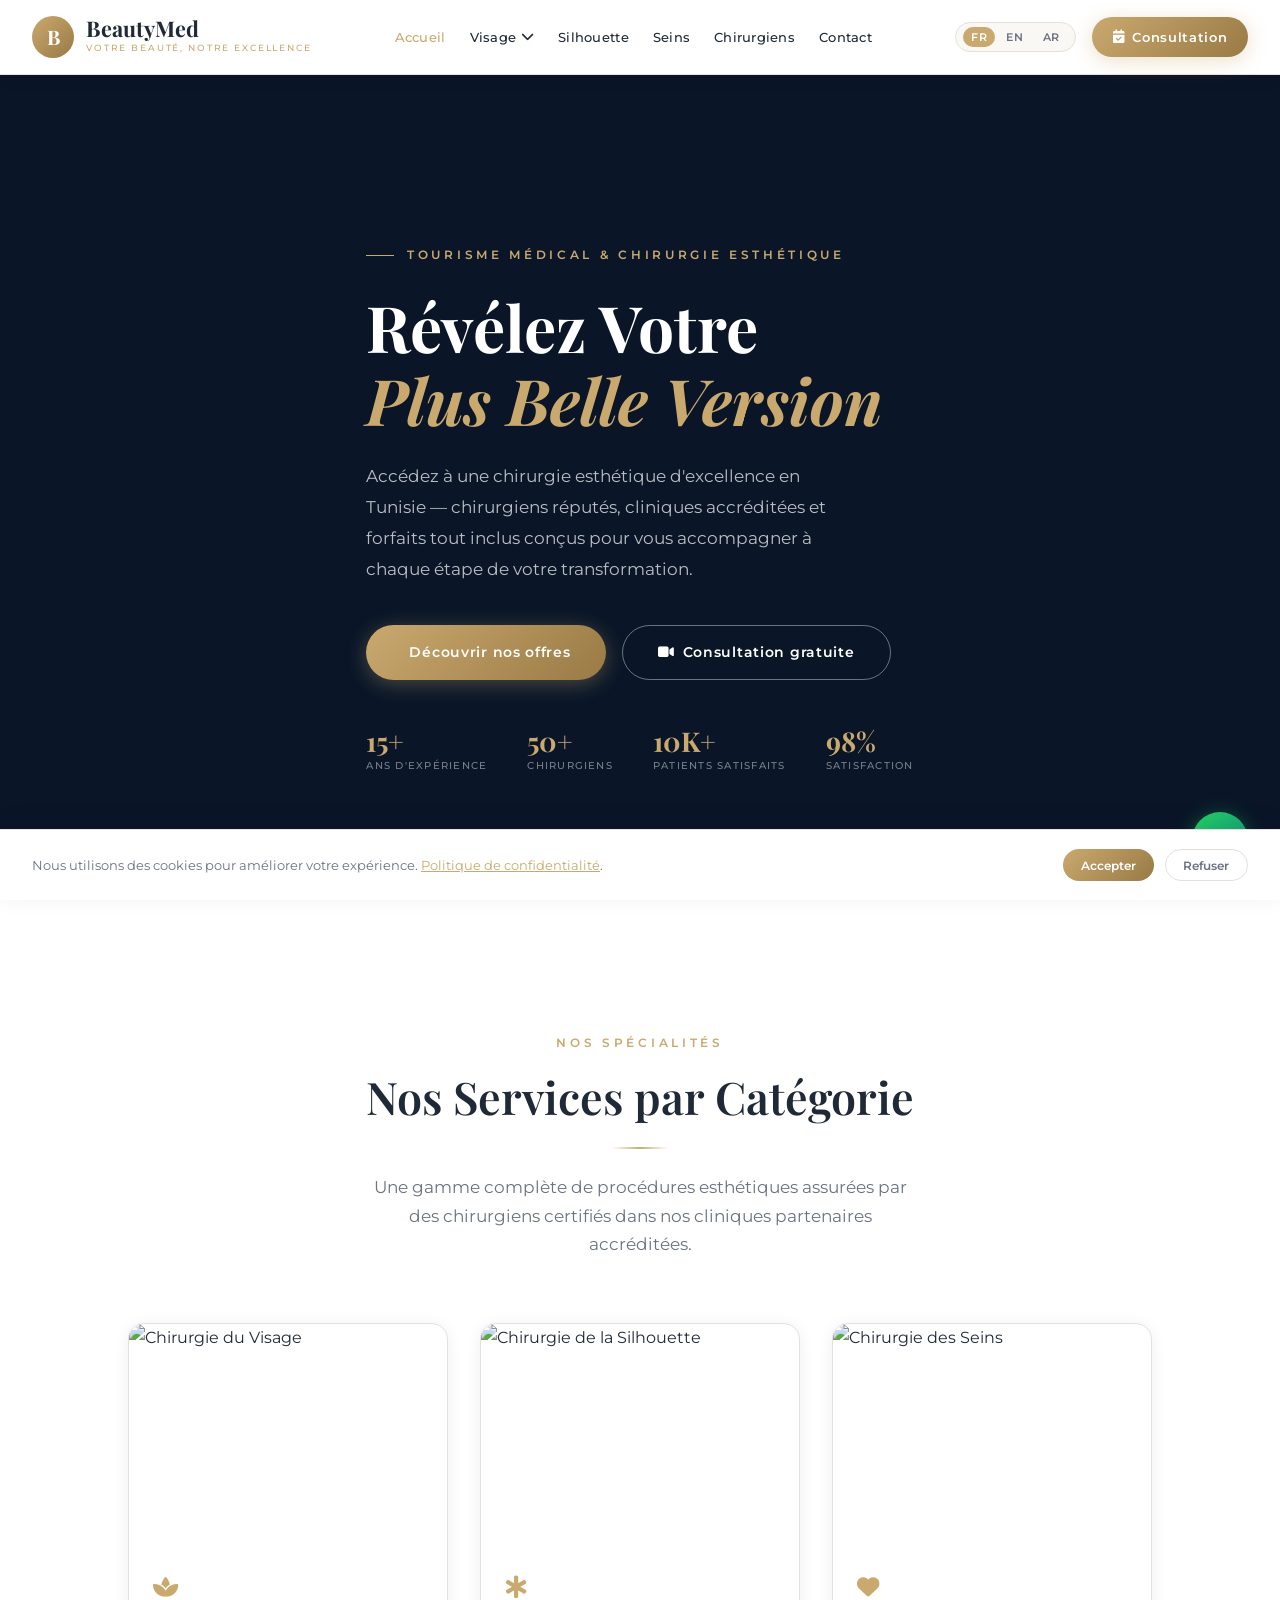
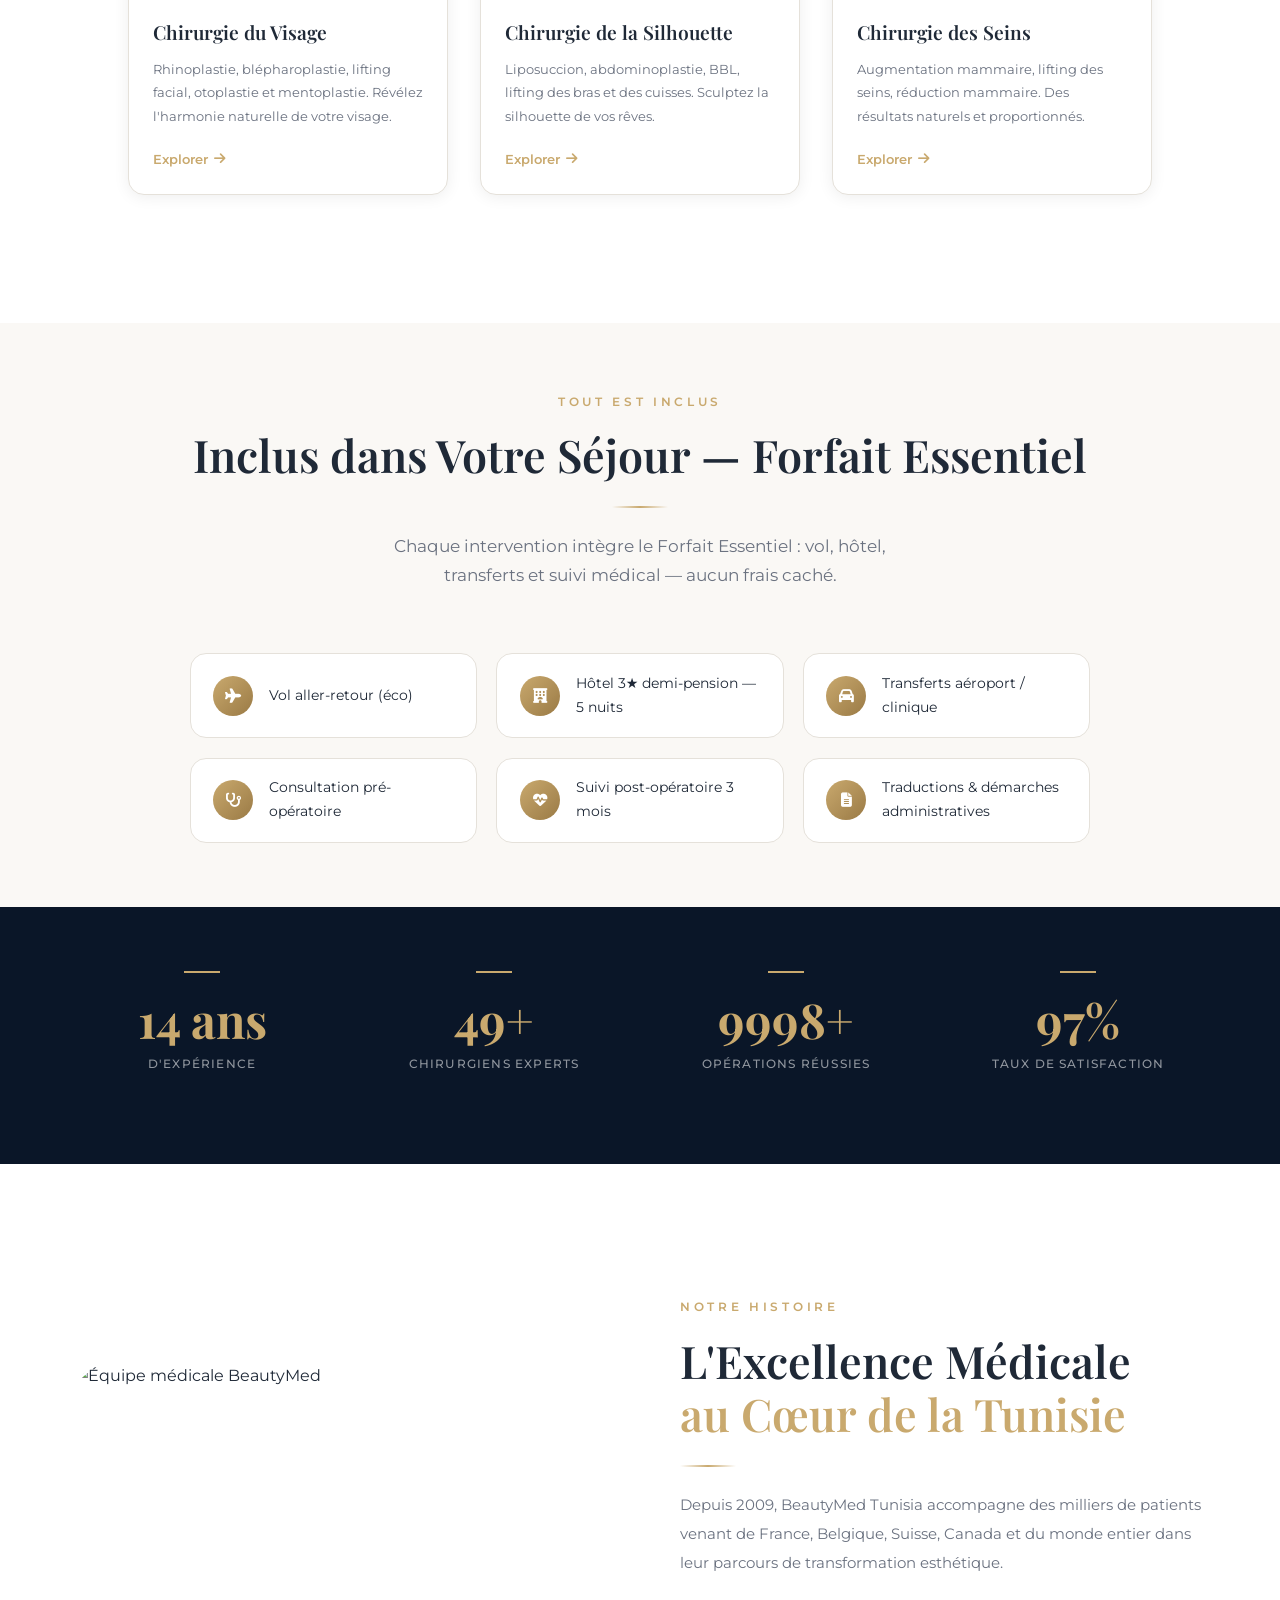
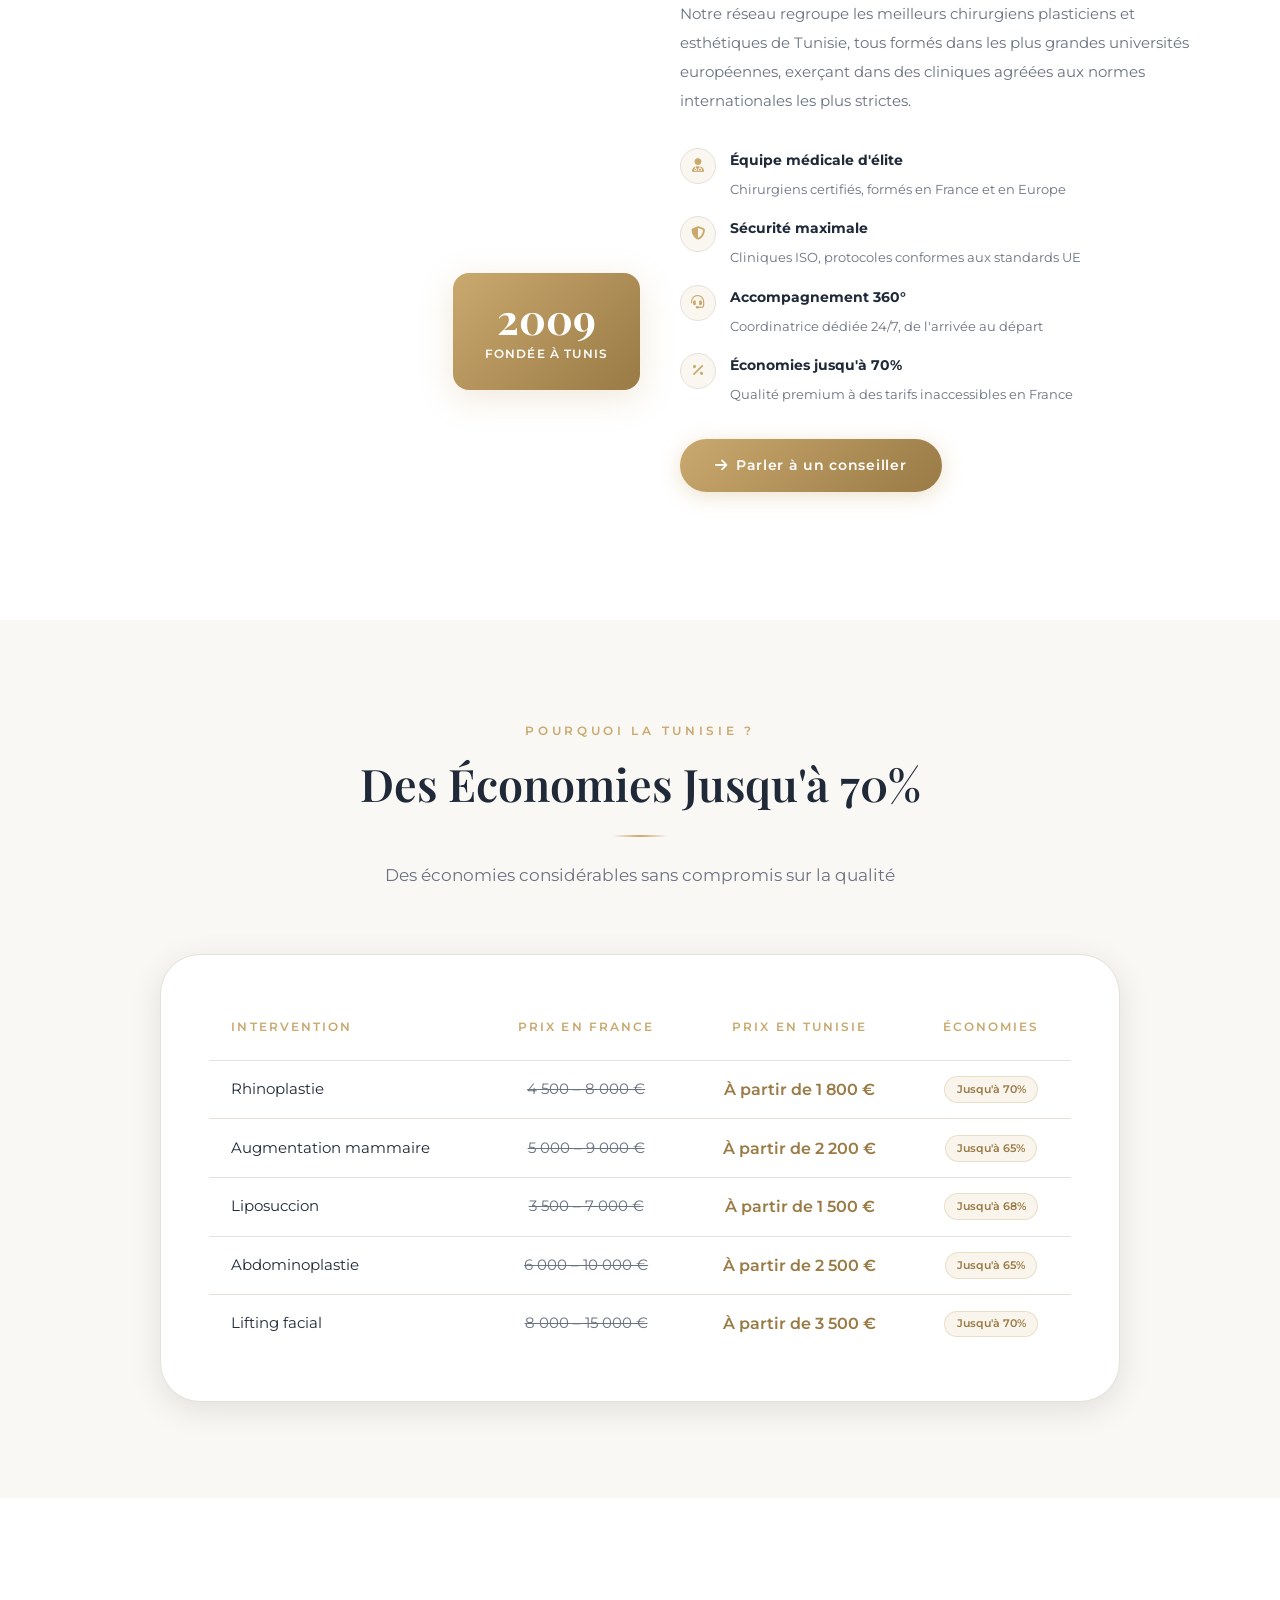
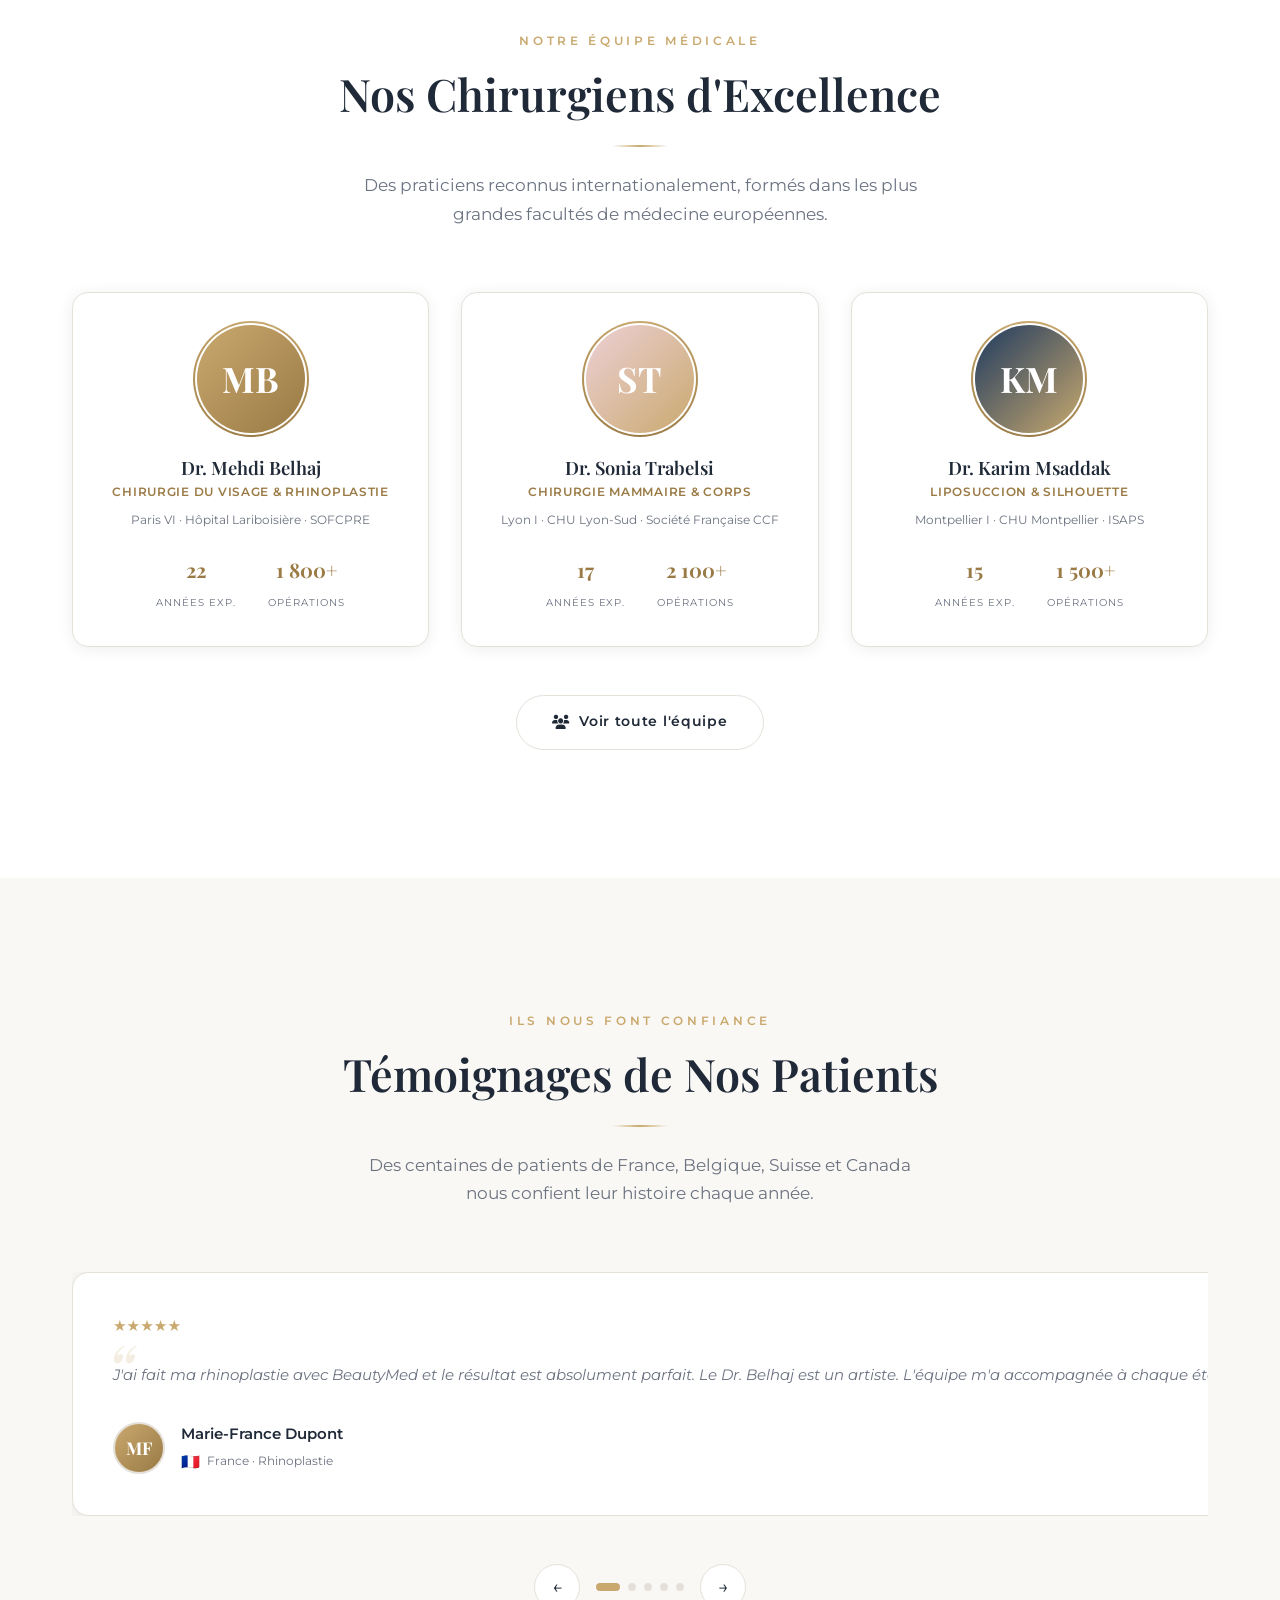
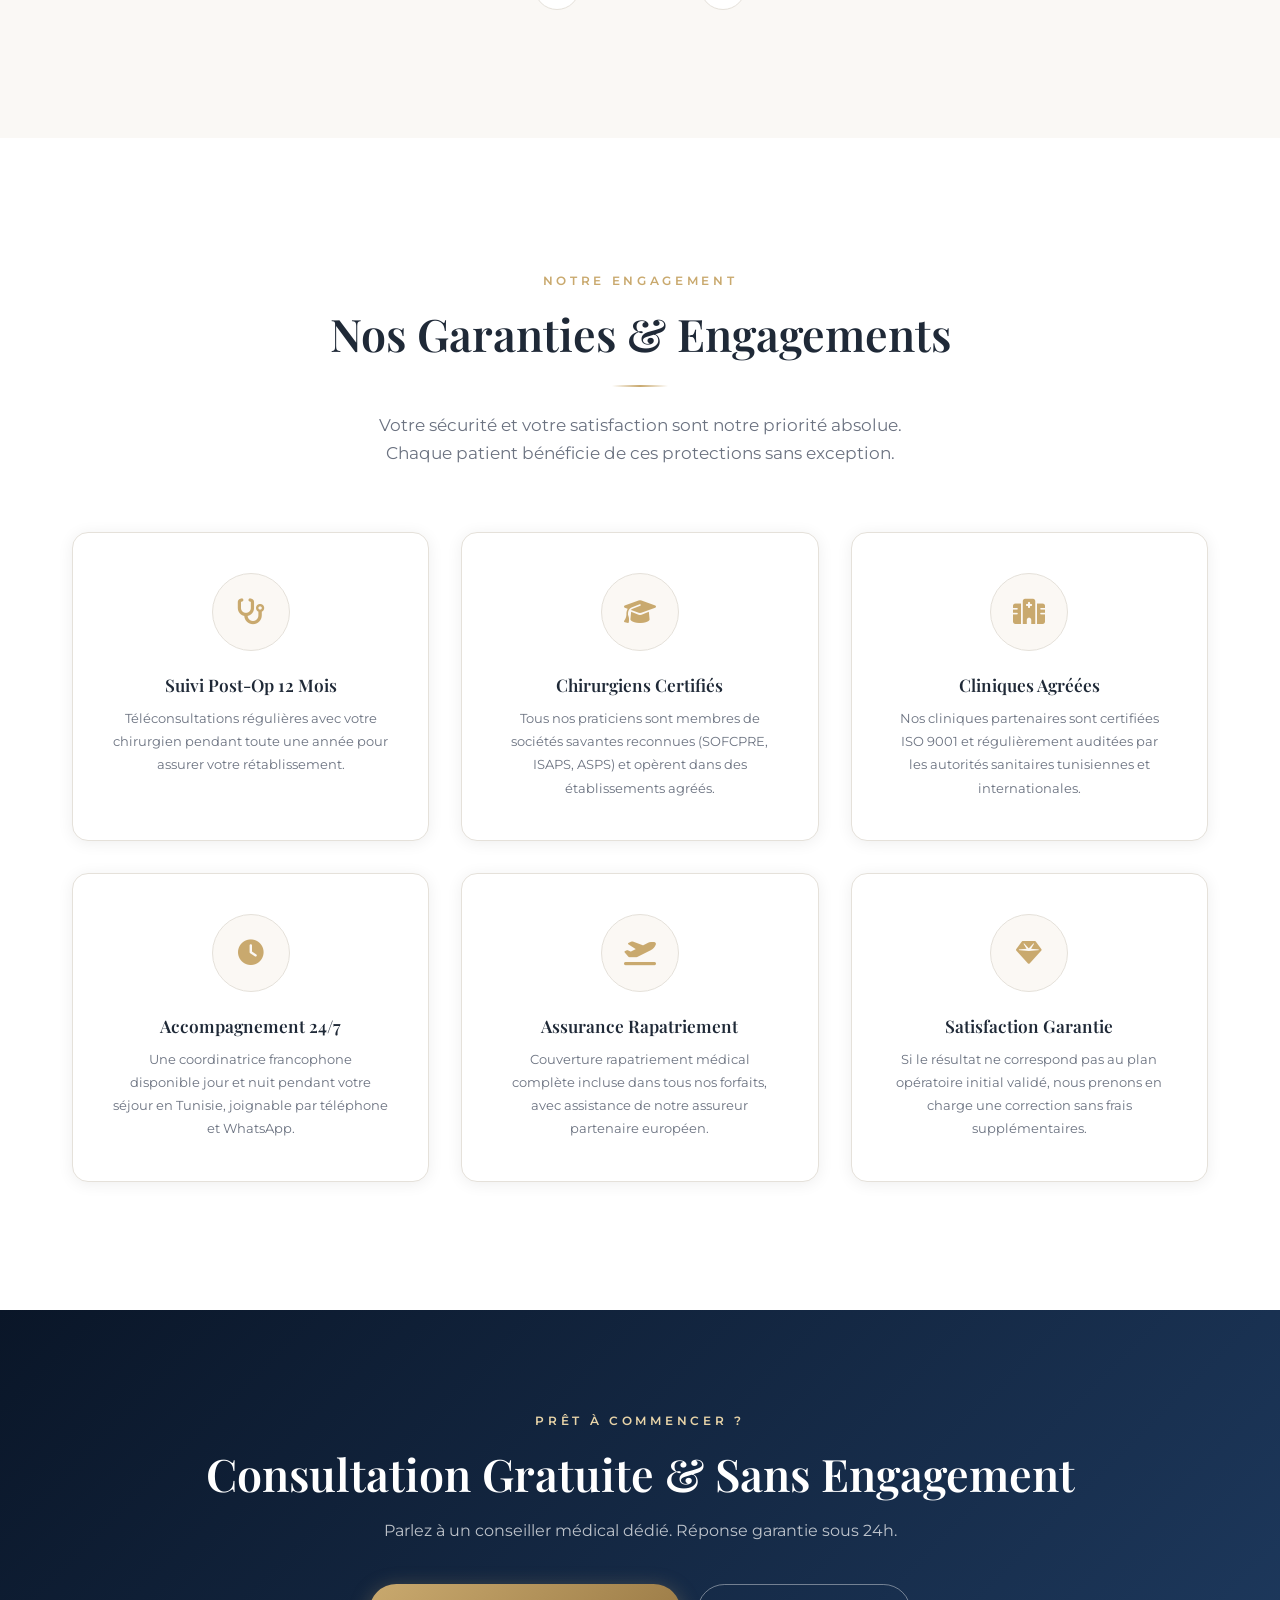
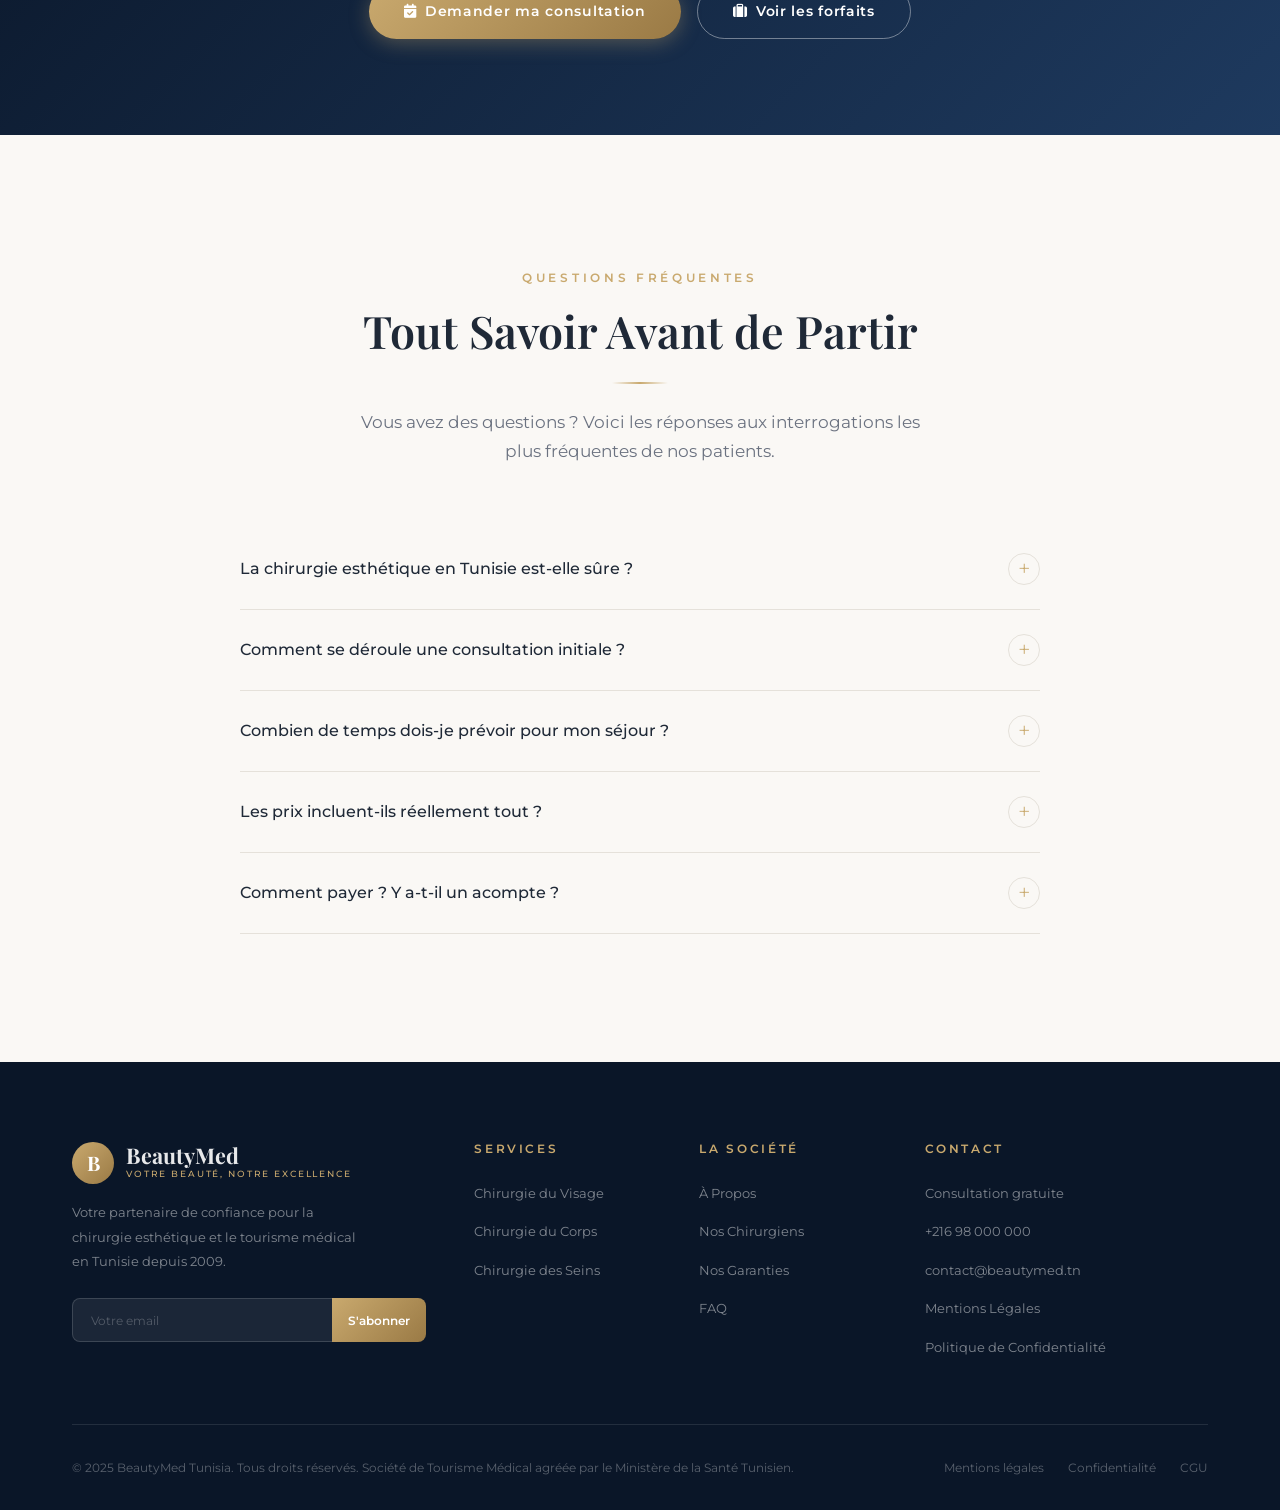
==== commit 18214677: "Revert "Redesign: new Sud-Méditerranéen editorial identity" This reverts commit 7e5bf41921c76b353963" ====
--- a/index.html
+++ b/index.html
@@ -11,7 +11,7 @@
   <meta property="og:type" content="website" />
   <link rel="preconnect" href="https://fonts.googleapis.com" />
   <link rel="preconnect" href="https://fonts.gstatic.com" crossorigin />
-  <link href="https://fonts.googleapis.com/css2?family=Cormorant+Garamond:ital,wght@0,300;0,400;0,600;0,700;1,300;1,400;1,600&family=DM+Sans:ital,opsz,wght@0,9..40,300;0,9..40,400;0,9..40,500;0,9..40,600;1,9..40,300&display=swap" rel="stylesheet" />
+  <link href="https://fonts.googleapis.com/css2?family=Playfair+Display:ital,wght@0,400;0,600;0,700;1,400;1,600&family=Montserrat:wght@300;400;500;600;700&display=swap" rel="stylesheet" />
   <link rel="stylesheet" href="https://cdnjs.cloudflare.com/ajax/libs/font-awesome/6.5.1/css/all.min.css" />
   <link rel="stylesheet" href="css/style.css" />
 </head>
@@ -68,217 +68,150 @@
 </nav>
 
 <section id="hero" aria-label="Accueil">
-  <div class="hero-split">
-    <div class="hero-panel-left">
-      <div class="hero-panel-inner">
-        <div class="hero-eyebrow">
-          <span class="eyebrow-line"></span>
-          Tourisme Médical · Tunisie
-        </div>
-        <h1 class="hero-title">
-          <span class="hero-title-lg">L'Art</span>
-          <span class="hero-title-sm">de vous</span>
-          <span class="hero-title-lg hero-title-italic">révéler</span>
-        </h1>
-        <p class="hero-sub">
-          Chirurgie esthétique d'excellence avec les meilleurs praticiens de Tunisie.
-          Forfaits tout inclus, suivi personnalisé, résultats naturels.
-        </p>
-        <div class="hero-ctas">
-          <a href="#services" class="btn btn-gold"><span>Découvrir nos offres</span></a>
-          <a href="contact.html" class="btn btn-outline-white"><span><i class="fas fa-video"></i> Consultation vidéo gratuite</span></a>
-        </div>
-        <div class="hero-trust">
-          <div class="trust-item">
-            <span class="trust-val">15+</span>
-            <span class="trust-lbl">Ans d'expérience</span>
-          </div>
-          <div class="trust-sep"></div>
-          <div class="trust-item">
-            <span class="trust-val">10K+</span>
-            <span class="trust-lbl">Patients satisfaits</span>
-          </div>
-          <div class="trust-sep"></div>
-          <div class="trust-item">
-            <span class="trust-val">98%</span>
-            <span class="trust-lbl">Satisfaction</span>
-          </div>
-        </div>
-      </div>
-    </div>
-    <div class="hero-panel-right" aria-hidden="true">
-      <div class="hero-photo-frame">
-        <img
-          src="https://images.unsplash.com/photo-1534528741775-53994a69daeb?auto=format&fit=crop&w=900&q=85"
-          alt=""
-          class="hero-photo"
-        />
-        <div class="hero-badge">
-          <span class="hero-badge-num">−70%</span>
-          <span class="hero-badge-txt">vs tarifs<br>France</span>
-        </div>
-      </div>
-      <div class="hero-deco-line"></div>
+  <div class="hero-bg"></div>
+  <div class="hero-content">
+    <div class="hero-left">
+      <div class="hero-eyebrow">Tourisme Médical &amp; Chirurgie Esthétique</div>
+      <h1 class="hero-title">
+        Révélez Votre<br>
+        <em>Plus Belle Version</em>
+      </h1>
+      <p class="hero-sub">
+        Accédez à une chirurgie esthétique d'excellence en Tunisie —
+        chirurgiens réputés, cliniques accréditées et forfaits tout inclus
+        conçus pour vous accompagner à chaque étape de votre transformation.
+      </p>
+      <div class="hero-ctas">
+        <a href="#services" class="btn btn-gold">
+          <i class="fas fa-sparkles"></i> Découvrir nos offres
+        </a>
+        <a href="contact.html" class="btn btn-outline-white">
+          <i class="fas fa-video"></i> Consultation gratuite
+        </a>
+      </div>
+      <div class="hero-trust" role="list">
+        <div class="trust-item" role="listitem">
+          <span class="trust-val">15+</span>
+          <span class="trust-lbl">Ans d'expérience</span>
+        </div>
+        <div class="trust-item" role="listitem">
+          <span class="trust-val">50+</span>
+          <span class="trust-lbl">Chirurgiens</span>
+        </div>
+        <div class="trust-item" role="listitem">
+          <span class="trust-val">10K+</span>
+          <span class="trust-lbl">Patients satisfaits</span>
+        </div>
+        <div class="trust-item" role="listitem">
+          <span class="trust-val">98%</span>
+          <span class="trust-lbl">Satisfaction</span>
+        </div>
+      </div>
     </div>
   </div>
 </section>
 
 <section id="services" aria-labelledby="services-title">
-  <header class="section-header reveal" style="padding:5rem 2rem 3rem;">
-    <span class="eyebrow">Nos Spécialités</span>
-    <h2 id="services-title">Nos Services par Catégorie</h2>
-    <div class="gold-rule"></div>
-    <p class="section-sub">Chirurgiens certifiés, cliniques accréditées, résultats naturels — tout inclus.</p>
-  </header>
-
-  <div class="svc-editorial">
-    <a href="visage.html" class="svc-ed-card reveal">
-      <div class="svc-ed-num">01</div>
-      <div class="svc-ed-photo">
-        <img src="https://images.unsplash.com/photo-1522337360788-8b13dee7a37e?auto=format&fit=crop&w=800&q=80" alt="Chirurgie du Visage" />
-        <div class="svc-ed-tag">Visage</div>
-      </div>
-      <div class="svc-ed-body">
-        <h3 class="svc-ed-title">Chirurgie du Visage</h3>
-        <p class="svc-ed-desc">Rhinoplastie, blépharoplastie, lifting facial, otoplastie. Révélez l'harmonie naturelle de votre visage avec nos chirurgiens référents.</p>
-        <div class="svc-ed-meta">
-          <span><strong>5</strong> procédures</span>
-          <span>À partir de <strong>900 €</strong></span>
-        </div>
-        <span class="svc-ed-link">Explorer la spécialité <span class="svc-ed-arrow">→</span></span>
-      </div>
-    </a>
-
-    <a href="silhouette.html" class="svc-ed-card svc-ed-reverse reveal delay-1">
-      <div class="svc-ed-num">02</div>
-      <div class="svc-ed-photo">
-        <img src="https://images.unsplash.com/photo-1518310383802-640c2de311b2?auto=format&fit=crop&w=800&q=80" alt="Chirurgie de la Silhouette" loading="lazy" />
-        <div class="svc-ed-tag">Silhouette</div>
-      </div>
-      <div class="svc-ed-body">
-        <h3 class="svc-ed-title">Chirurgie de la Silhouette</h3>
-        <p class="svc-ed-desc">Liposuccion, abdominoplastie, BBL, lifting des bras et cuisses. Sculptez la silhouette de vos rêves avec précision chirurgicale.</p>
-        <div class="svc-ed-meta">
-          <span><strong>5</strong> procédures</span>
-          <span>À partir de <strong>1 500 €</strong></span>
-        </div>
-        <span class="svc-ed-link">Explorer la spécialité <span class="svc-ed-arrow">→</span></span>
-      </div>
-    </a>
-
-    <a href="seins.html" class="svc-ed-card reveal delay-2">
-      <div class="svc-ed-num">03</div>
-      <div class="svc-ed-photo">
-        <img src="https://images.unsplash.com/photo-1571019613454-1cb2f99b2d8b?auto=format&fit=crop&w=800&q=80" alt="Chirurgie des Seins" loading="lazy" />
-        <div class="svc-ed-tag">Seins</div>
-      </div>
-      <div class="svc-ed-body">
-        <h3 class="svc-ed-title">Chirurgie des Seins</h3>
-        <p class="svc-ed-desc">Augmentation, lifting, réduction. Des résultats naturels et proportionnés par des chirurgiens spécialisés.</p>
-        <div class="svc-ed-meta">
-          <span><strong>3</strong> procédures</span>
-          <span>À partir de <strong>2 000 €</strong></span>
-        </div>
-        <span class="svc-ed-link">Explorer la spécialité <span class="svc-ed-arrow">→</span></span>
-      </div>
-    </a>
-  </div>
-</section>
-
-<section class="inclus-section">
-  <div class="container">
-    <header class="section-header reveal">
-      <span class="eyebrow" style="color:var(--gold-light);">Zéro surprise</span>
-      <h2 style="color:var(--white);">Tout est inclus, toujours</h2>
-      <div class="gold-rule"></div>
-      <p class="section-sub" style="color:rgba(255,255,255,.5);">Chaque séjour intègre le Forfait Essentiel complet. Aucun frais caché, engagement écrit.</p>
-    </header>
-    <div class="inclus-timeline">
-      <div class="inclus-timeline-line"></div>
-      <div class="inclus-step reveal delay-1">
-        <div class="inclus-step-icon"><i class="fas fa-plane"></i></div>
-        <div class="inclus-step-num">01</div>
-        <div class="inclus-step-body">
-          <strong>Vol aller-retour</strong>
-          <span>Classe économique depuis Paris, Lyon, Bruxelles, Genève</span>
-        </div>
-      </div>
-      <div class="inclus-step reveal delay-2">
-        <div class="inclus-step-icon"><i class="fas fa-car"></i></div>
-        <div class="inclus-step-num">02</div>
-        <div class="inclus-step-body">
-          <strong>Transferts privés</strong>
-          <span>Aéroport · Clinique · Hôtel, véhicule climatisé</span>
-        </div>
-      </div>
-      <div class="inclus-step reveal delay-3">
-        <div class="inclus-step-icon"><i class="fas fa-stethoscope"></i></div>
-        <div class="inclus-step-num">03</div>
-        <div class="inclus-step-body">
-          <strong>Consultation pré-op</strong>
-          <span>Bilan complet, plan opératoire validé avec votre chirurgien</span>
-        </div>
-      </div>
-      <div class="inclus-step reveal delay-4">
-        <div class="inclus-step-icon"><i class="fas fa-hotel"></i></div>
-        <div class="inclus-step-num">04</div>
-        <div class="inclus-step-body">
-          <strong>Hôtel 3★+ · 5 nuits</strong>
-          <span>Demi-pension, chambre de récupération confortable</span>
-        </div>
-      </div>
-      <div class="inclus-step reveal delay-1">
-        <div class="inclus-step-icon"><i class="fas fa-heart-pulse"></i></div>
-        <div class="inclus-step-num">05</div>
-        <div class="inclus-step-body">
-          <strong>Suivi post-op 3 mois</strong>
-          <span>Téléconsultations avec votre chirurgien depuis chez vous</span>
-        </div>
-      </div>
-      <div class="inclus-step reveal delay-2">
-        <div class="inclus-step-icon"><i class="fas fa-file-lines"></i></div>
-        <div class="inclus-step-num">06</div>
-        <div class="inclus-step-body">
-          <strong>Coordination complète</strong>
-          <span>Traductions, démarches, coordinatrice dédiée 24/7</span>
-        </div>
-      </div>
-    </div>
-  </div>
-</section>
-
-<div class="stats-marquee-section" aria-label="Chiffres clés">
-  <div class="stats-marquee-inner">
-    <div class="stat-editorial reveal delay-1">
-      <span class="stat-editorial-num" data-count="15">15</span>
-      <div class="stat-editorial-meta">
-        <span class="stat-editorial-unit">ans</span>
-        <span class="stat-editorial-label">d'expérience<br>en tourisme médical</span>
-      </div>
-    </div>
-    <div class="stat-editorial-sep"></div>
-    <div class="stat-editorial reveal delay-2">
-      <span class="stat-editorial-num" data-count="50">50</span>
-      <div class="stat-editorial-meta">
-        <span class="stat-editorial-unit">+</span>
-        <span class="stat-editorial-label">chirurgiens<br>certifiés experts</span>
-      </div>
-    </div>
-    <div class="stat-editorial-sep"></div>
-    <div class="stat-editorial reveal delay-3">
-      <span class="stat-editorial-num" data-count="10000">10K</span>
-      <div class="stat-editorial-meta">
-        <span class="stat-editorial-unit">+</span>
-        <span class="stat-editorial-label">opérations<br>réussies depuis 2009</span>
-      </div>
-    </div>
-    <div class="stat-editorial-sep"></div>
-    <div class="stat-editorial reveal delay-4">
-      <span class="stat-editorial-num" data-count="98">98</span>
-      <div class="stat-editorial-meta">
-        <span class="stat-editorial-unit">%</span>
-        <span class="stat-editorial-label">taux de<br>satisfaction patients</span>
-      </div>
+  <div class="container">
+    <header class="section-header reveal">
+      <span class="eyebrow">Nos Spécialités</span>
+      <h2 id="services-title">Nos Services par Catégorie</h2>
+      <div class="gold-rule"></div>
+      <p class="section-sub">
+        Une gamme complète de procédures esthétiques assurées par des
+        chirurgiens certifiés dans nos cliniques partenaires accréditées.
+      </p>
+    </header>
+
+    <div class="svc-grid">
+      <a href="visage.html" class="svc-card reveal delay-1">
+        <img src="https://images.unsplash.com/photo-1522337360788-8b13dee7a37e?auto=format&fit=crop&w=600&q=80" alt="Chirurgie du Visage" class="svc-card-img" />
+        <div class="svc-card-body">
+          <div class="svc-card-icon"><i class="fas fa-spa"></i></div>
+          <div class="svc-card-title">Chirurgie du Visage</div>
+          <p class="svc-card-desc">Rhinoplastie, blépharoplastie, lifting facial, otoplastie et mentoplastie. Révélez l'harmonie naturelle de votre visage.</p>
+          <span class="svc-card-link">Explorer <i class="fas fa-arrow-right"></i></span>
+        </div>
+      </a>
+
+      <a href="silhouette.html" class="svc-card reveal delay-2">
+        <img src="https://images.unsplash.com/photo-1518310383802-640c2de311b2?auto=format&fit=crop&w=600&q=80" alt="Chirurgie de la Silhouette" class="svc-card-img" loading="lazy" />
+        <div class="svc-card-body">
+          <div class="svc-card-icon"><i class="fas fa-star-of-life"></i></div>
+          <div class="svc-card-title">Chirurgie de la Silhouette</div>
+          <p class="svc-card-desc">Liposuccion, abdominoplastie, BBL, lifting des bras et des cuisses. Sculptez la silhouette de vos rêves.</p>
+          <span class="svc-card-link">Explorer <i class="fas fa-arrow-right"></i></span>
+        </div>
+      </a>
+
+      <a href="seins.html" class="svc-card reveal delay-3">
+        <img src="https://images.unsplash.com/photo-1571019613454-1cb2f99b2d8b?auto=format&fit=crop&w=600&q=80" alt="Chirurgie des Seins" class="svc-card-img" loading="lazy" />
+        <div class="svc-card-body">
+          <div class="svc-card-icon"><i class="fas fa-heart"></i></div>
+          <div class="svc-card-title">Chirurgie des Seins</div>
+          <p class="svc-card-desc">Augmentation mammaire, lifting des seins, réduction mammaire. Des résultats naturels et proportionnés.</p>
+          <span class="svc-card-link">Explorer <i class="fas fa-arrow-right"></i></span>
+        </div>
+      </a>
+
+    </div>
+  </div>
+</section>
+
+<section style="background:var(--cream); padding:4rem 0;">
+  <div class="container">
+    <header class="section-header reveal">
+      <span class="eyebrow">Tout Est Inclus</span>
+      <h2>Inclus dans Votre Séjour — Forfait Essentiel</h2>
+      <div class="gold-rule"></div>
+      <p class="section-sub">Chaque intervention intègre le Forfait Essentiel : vol, hôtel, transferts et suivi médical — aucun frais caché.</p>
+    </header>
+    <div class="inclus-grid reveal">
+      <div class="inclus-item">
+        <div class="inclus-icon"><i class="fas fa-plane"></i></div>
+        <span>Vol aller-retour (éco)</span>
+      </div>
+      <div class="inclus-item">
+        <div class="inclus-icon"><i class="fas fa-hotel"></i></div>
+        <span>Hôtel 3★ demi-pension — 5 nuits</span>
+      </div>
+      <div class="inclus-item">
+        <div class="inclus-icon"><i class="fas fa-car"></i></div>
+        <span>Transferts aéroport / clinique</span>
+      </div>
+      <div class="inclus-item">
+        <div class="inclus-icon"><i class="fas fa-stethoscope"></i></div>
+        <span>Consultation pré-opératoire</span>
+      </div>
+      <div class="inclus-item">
+        <div class="inclus-icon"><i class="fas fa-heart-pulse"></i></div>
+        <span>Suivi post-opératoire 3 mois</span>
+      </div>
+      <div class="inclus-item">
+        <div class="inclus-icon"><i class="fas fa-file-lines"></i></div>
+        <span>Traductions &amp; démarches administratives</span>
+      </div>
+    </div>
+  </div>
+</section>
+
+<div class="stats-bar" aria-label="Chiffres clés">
+  <div class="stats-inner">
+    <div class="stat-item reveal delay-1">
+      <span class="stat-num" data-count="15" data-suffix=" ans">0 ans</span>
+      <span class="stat-label">D'expérience</span>
+    </div>
+    <div class="stat-item reveal delay-2">
+      <span class="stat-num" data-count="50" data-suffix="+">0+</span>
+      <span class="stat-label">Chirurgiens experts</span>
+    </div>
+    <div class="stat-item reveal delay-3">
+      <span class="stat-num" data-count="10000" data-suffix="+">0+</span>
+      <span class="stat-label">Opérations réussies</span>
+    </div>
+    <div class="stat-item reveal delay-4">
+      <span class="stat-num" data-count="98" data-suffix="%">0%</span>
+      <span class="stat-label">Taux de satisfaction</span>
     </div>
   </div>
 </div>
@@ -485,17 +418,12 @@
 </section>
 
 <footer role="contentinfo">
-  <div class="footer-signature">
-    <div class="container">
-      <p class="footer-sig-text">L'excellence médicale, <em>à votre portée</em></p>
-    </div>
-  </div>
   <div class="container">
     <div class="footer-main">
       <div class="footer-brand">
-        <a href="index.html" class="nav-logo"><div class="logo-emblem">B</div><div class="logo-txt"><span class="logo-name">BeautyMed</span><span class="logo-tag">Votre Beauté, Notre Excellence</span></div></a>
+        <a href="index.html" class="nav-logo"><div class="logo-emblem" style="background:linear-gradient(135deg,#C9A96E,#9A7A45);">B</div><div class="logo-txt"><span class="logo-name" style="color:rgba(255,255,255,.9);">BeautyMed</span><span class="logo-tag">Votre Beauté, Notre Excellence</span></div></a>
         <p>Votre partenaire de confiance pour la chirurgie esthétique et le tourisme médical en Tunisie depuis 2009.</p>
-        <div class="footer-nl"><input type="email" placeholder="Votre email" aria-label="Email newsletter" /><button type="button">→</button></div>
+        <div class="footer-nl"><input type="email" placeholder="Votre email" aria-label="Email newsletter" /><button type="button">S'abonner</button></div>
       </div>
       <div class="footer-col"><h5>Services</h5><ul><li><a href="visage.html">Chirurgie du Visage</a></li><li><a href="silhouette.html">Chirurgie du Corps</a></li><li><a href="seins.html">Chirurgie des Seins</a></li></ul></div>
       <div class="footer-col"><h5>La Société</h5><ul><li><a href="index.html#about">À Propos</a></li><li><a href="chirurgiens.html">Nos Chirurgiens</a></li><li><a href="index.html#garanties">Nos Garanties</a></li><li><a href="index.html#faq">FAQ</a></li></ul></div>
--- a/css/style.css
+++ b/css/style.css
@@ -1,31 +1,31 @@
 /* ============================================================
-   BeautyMed Tunisia — Clinique de Prestige Sud-Méditerranéen
+   BeautyMed Tunisia — White/Cream Luxury Theme
    ============================================================ */
 
 :root {
-  --navy:       #1B3A2D;
-  --navy-mid:   #2C5440;
-  --gold:       #B87333;
-  --gold-dark:  #8B5523;
-  --gold-light: #D4956A;
-  --cream:      #F7F4EE;
-  --cream-dark: #EDE9E0;
-  --white:      #FDFCFA;
-  --text:       #1A1A18;
-  --text-muted: #6B6860;
-  --border:     #DDD9D0;
-  --sh:         0 2px 16px rgba(0,0,0,.06);
-  --sh-md:      0 8px 32px rgba(0,0,0,.09);
-  --sh-lg:      0 20px 60px rgba(0,0,0,.13);
-  --sh-gold:    0 8px 32px rgba(184,115,51,.22);
-  --r-sm:       6px;
-  --r-md:       14px;
-  --r-lg:       22px;
-  --r-xl:       36px;
-  --ease:       all .45s cubic-bezier(.22,.61,.36,1);
+  --navy:       #0A1628;
+  --navy-mid:   #1E3A5F;
+  --gold:       #C9A96E;
+  --gold-dark:  #9A7A45;
+  --gold-light: #E8D4A8;
+  --cream:      #FAF8F5;
+  --cream-dark: #F0EBE3;
+  --white:      #FFFFFF;
+  --text:       #1F2937;
+  --text-muted: #6B7280;
+  --border:     #E5E1DA;
+  --sh:         0 2px 16px rgba(0,0,0,.07);
+  --sh-md:      0 8px 32px rgba(0,0,0,.1);
+  --sh-lg:      0 16px 56px rgba(0,0,0,.14);
+  --sh-gold:    0 8px 32px rgba(201,169,110,.25);
+  --r-sm:       8px;
+  --r-md:       16px;
+  --r-lg:       24px;
+  --r-xl:       40px;
+  --ease:       all .4s cubic-bezier(.25,.46,.45,.94);
   --ease-fast:  all .2s ease;
-  --font-d:     'Cormorant Garamond', Georgia, serif;
-  --font-b:     'DM Sans', system-ui, sans-serif;
+  --font-d:     'Playfair Display', Georgia, serif;
+  --font-b:     'Montserrat', system-ui, sans-serif;
 }
 
 *, *::before, *::after { margin: 0; padding: 0; box-sizing: border-box; }
@@ -45,10 +45,10 @@
 button { cursor: pointer; border: none; background: none; font-family: inherit; }
 ul   { list-style: none; }
 
-h1, h2, h3, h4, h5 { font-family: var(--font-d); line-height: 1.15; color: var(--text); }
-h1 { font-size: clamp(2.4rem, 5.5vw, 5.2rem); font-weight: 300; letter-spacing: -.02em; }
-h2 { font-size: clamp(1.8rem, 3.8vw, 3.2rem); font-weight: 300; letter-spacing: -.01em; }
-h3 { font-size: clamp(1.15rem, 2.2vw, 1.7rem); font-weight: 400; }
+h1, h2, h3, h4, h5 { font-family: var(--font-d); line-height: 1.2; color: var(--text); }
+h1 { font-size: clamp(2.2rem, 5vw, 4.5rem); font-weight: 700; }
+h2 { font-size: clamp(1.7rem, 3.5vw, 2.8rem); font-weight: 600; }
+h3 { font-size: clamp(1.1rem, 2vw, 1.6rem); font-weight: 600; }
 
 .text-gold   { color: var(--gold); }
 .text-muted  { color: var(--text-muted); }
@@ -60,100 +60,59 @@
 
 .eyebrow {
   display: inline-block;
-  font-family: var(--font-b);
-  font-size: .65rem; font-weight: 500;
-  letter-spacing: .5em; text-transform: uppercase;
+  font-size: .72rem; font-weight: 600;
+  letter-spacing: .32em; text-transform: uppercase;
   color: var(--gold); margin-bottom: 1rem;
 }
 
 .gold-rule {
-  width: 56px; height: 1px;
+  width: 56px; height: 2px;
   background: linear-gradient(90deg, transparent, var(--gold), transparent);
   margin: 1.5rem auto;
 }
 
 .section-sub {
-  color: var(--text-muted); font-size: 1rem;
-  max-width: 560px; margin: 0 auto; font-weight: 300;
+  color: var(--text-muted); font-size: 1.05rem;
+  max-width: 560px; margin: 0 auto;
 }
 
 .bg-white { background: var(--white); }
 .bg-cream { background: var(--cream); }
 
-/* ── Buttons ──────────────────────────────────────────────── */
+/* Buttons */
 .btn {
-  display: inline-flex; align-items: center; gap: .55rem;
-  padding: .95rem 2.4rem; border-radius: 2px;
-  font-family: var(--font-b); font-size: .75rem; font-weight: 500;
-  letter-spacing: .14em; text-transform: uppercase;
-  transition: var(--ease); cursor: pointer; border: none;
-  position: relative; overflow: hidden;
-}
-
+  display: inline-flex; align-items: center; gap: .5rem;
+  padding: .9rem 2.2rem; border-radius: 50px;
+  font-family: var(--font-b); font-size: .88rem; font-weight: 600;
+  letter-spacing: .05em; transition: var(--ease); cursor: pointer; border: none;
+}
 .btn-gold {
-  background: var(--gold);
-  color: var(--white);
-  isolation: isolate;
-}
-.btn-gold::before {
-  content: '';
-  position: absolute; inset: 0;
-  background: var(--gold-dark);
-  transform: translateX(-101%);
-  transition: transform .4s cubic-bezier(.22,.61,.36,1);
-  z-index: 0;
-}
-.btn-gold::after {
-  content: '';
-  position: absolute;
-  top: -50%; left: -75%;
-  width: 50%; height: 200%;
-  background: linear-gradient(105deg, transparent 40%, rgba(255,255,255,.22) 50%, transparent 60%);
-  transform: skewX(-20deg);
-  transition: left .7s ease;
-  pointer-events: none; z-index: 2;
-}
-.btn-gold > * { position: relative; z-index: 1; }
-.btn-gold:hover::before { transform: translateX(0); }
-.btn-gold:hover::after  { left: 125%; }
-.btn-gold:hover { box-shadow: var(--sh-gold); transform: translateY(-1px); }
+  background: linear-gradient(135deg, var(--gold), var(--gold-dark));
+  color: var(--white); box-shadow: 0 4px 20px rgba(201,169,110,.35);
+}
+.btn-gold:hover { transform: translateY(-2px); box-shadow: var(--sh-gold); }
 
 .btn-outline {
   background: transparent; color: var(--text);
-  border: 1px solid var(--text);
-}
-.btn-outline::after {
-  content: '';
-  position: absolute; left: 0; top: 0; bottom: 0;
-  width: 0; background: var(--text);
-  transition: width .35s cubic-bezier(.22,.61,.36,1); z-index: 0;
-}
-.btn-outline > * { position: relative; z-index: 1; }
-.btn-outline:hover { color: var(--white); }
-.btn-outline:hover::after { width: 100%; }
+  border: 1.5px solid var(--border);
+}
+.btn-outline:hover { border-color: var(--gold); color: var(--gold); background: rgba(201,169,110,.06); }
 
 .btn-outline-white {
   background: transparent; color: var(--white);
-  border: 1px solid rgba(255,255,255,.25);
-}
-.btn-outline-white::after {
-  content: '';
-  position: absolute; left: 0; top: 0; bottom: 0;
-  width: 0; background: rgba(255,255,255,.1);
-  transition: width .35s cubic-bezier(.22,.61,.36,1); z-index: 0;
-}
-.btn-outline-white > * { position: relative; z-index: 1; }
-.btn-outline-white:hover::after { width: 100%; }
-.btn-outline-white:hover { border-color: rgba(255,255,255,.45); }
+  border: 1.5px solid rgba(255,255,255,.4);
+}
+.btn-outline-white:hover { border-color: var(--gold-light); color: var(--gold-light); background: rgba(255,255,255,.08); }
 
 .btn-navy {
-  background: var(--navy); color: var(--gold-light); border: none;
-}
-.btn-navy:hover { background: var(--navy-mid); }
-
-.btn-sm { padding: .55rem 1.3rem; font-size: .7rem; }
-
-/* ── Scroll reveal ────────────────────────────────────────── */
+  background: var(--navy); color: var(--gold);
+  border: 1.5px solid var(--navy);
+}
+.btn-navy:hover { background: transparent; color: var(--navy); border-color: var(--navy); }
+
+.btn-sm { padding: .5rem 1.2rem; font-size: .78rem; }
+
+/* Scroll reveal */
 .reveal       { opacity: 0; transform: translateY(28px); transition: opacity .65s ease, transform .65s ease; }
 .reveal-left  { opacity: 0; transform: translateX(-40px); transition: opacity .7s ease, transform .7s ease; }
 .reveal-right { opacity: 0; transform: translateX(40px);  transition: opacity .7s ease, transform .7s ease; }
@@ -163,21 +122,18 @@
 .delay-3 { transition-delay: .3s; }
 .delay-4 { transition-delay: .4s; }
 
-/* ── Header ───────────────────────────────────────────────── */
+/* Header */
 #header {
   position: fixed; top: 0; left: 0; right: 0; z-index: 1100;
-  background: transparent;
-  padding: 1.4rem 0;
-  border-bottom: 1px solid transparent;
-  transition: background .5s ease, padding .4s ease, border-color .5s ease, backdrop-filter .5s ease;
+  background: var(--white);
+  padding: 1rem 0;
+  box-shadow: var(--sh);
+  border-bottom: 1px solid var(--border);
+  transition: var(--ease);
 }
 #header.scrolled {
-  background: rgba(253,252,250,.9);
-  backdrop-filter: blur(18px) saturate(160%);
-  -webkit-backdrop-filter: blur(18px) saturate(160%);
-  padding: .8rem 0;
-  border-bottom-color: rgba(184,115,51,.12);
-  box-shadow: 0 1px 0 rgba(0,0,0,.05);
+  padding: .7rem 0;
+  box-shadow: var(--sh-md);
 }
 
 .nav-wrap {
@@ -188,42 +144,28 @@
 .nav-logo { display: flex; align-items: center; gap: .75rem; }
 
 .logo-emblem {
-  width: 38px; height: 38px; border-radius: 2px;
-  background: var(--gold);
-  display: flex; align-items: center; justify-content: center;
-  font-family: var(--font-d); font-size: 1.05rem; font-weight: 600;
-  color: var(--white); flex-shrink: 0; letter-spacing: -.02em;
+  width: 42px; height: 42px; border-radius: 50%;
+  background: linear-gradient(135deg, var(--gold), var(--gold-dark));
+  display: flex; align-items: center; justify-content: center;
+  font-family: var(--font-d); font-size: 1.25rem; font-weight: 700;
+  color: var(--white); flex-shrink: 0;
 }
 
 .logo-txt { display: flex; flex-direction: column; }
-.logo-name {
-  font-family: var(--font-d); font-size: 1.35rem; font-weight: 300;
-  color: var(--white); line-height: 1; letter-spacing: .04em;
-  transition: color .5s ease;
-}
-.logo-tag {
-  font-size: .55rem; font-weight: 400; letter-spacing: .25em;
-  color: rgba(255,255,255,.5); text-transform: uppercase;
-  transition: color .5s ease;
-}
-#header.scrolled .logo-name { color: var(--text); }
-#header.scrolled .logo-tag  { color: var(--gold); }
+.logo-name { font-family: var(--font-d); font-size: 1.35rem; font-weight: 700; color: var(--text); line-height: 1; }
+.logo-tag  { font-size: .58rem; font-weight: 500; letter-spacing: .2em; color: var(--gold); text-transform: uppercase; }
 
 .nav-links { display: flex; align-items: center; gap: 1.5rem; }
 .nav-links > a,
 .nav-links > .nav-dropdown > a.nav-parent {
-  font-size: .72rem; font-weight: 400; color: rgba(255,255,255,.85);
-  transition: color .3s ease; position: relative; letter-spacing: .1em;
+  font-size: .82rem; font-weight: 500; color: var(--text);
+  transition: var(--ease-fast); position: relative; letter-spacing: .02em;
   display: flex; align-items: center; gap: .3rem;
-}
-#header.scrolled .nav-links > a,
-#header.scrolled .nav-links > .nav-dropdown > a.nav-parent {
-  color: var(--text);
 }
 .nav-links > a::after,
 .nav-links > .nav-dropdown > a.nav-parent::after {
   content: ''; position: absolute; bottom: -4px; left: 0;
-  width: 0; height: 1px; background: var(--gold); transition: var(--ease-fast);
+  width: 0; height: 1.5px; background: var(--gold); transition: var(--ease-fast);
 }
 .nav-links > a:hover,
 .nav-links > .nav-dropdown > a.nav-parent:hover { color: var(--gold); }
@@ -238,7 +180,8 @@
   border-radius: var(--r-md); box-shadow: var(--sh-md);
   padding: .75rem; min-width: 220px;
   opacity: 0; pointer-events: none; transform: translateY(-8px);
-  transition: var(--ease); z-index: 200;
+  transition: var(--ease);
+  z-index: 200;
 }
 .nav-dropdown:hover .dropdown-menu {
   opacity: 1; pointer-events: auto; transform: none;
@@ -253,175 +196,125 @@
 
 .lang-toggle {
   display: flex; gap: .2rem;
-  background: rgba(255,255,255,.12); border: 1px solid rgba(255,255,255,.2);
+  background: var(--cream); border: 1px solid var(--border);
   border-radius: 20px; padding: .25rem .45rem;
-  transition: background .5s ease, border-color .5s ease;
-}
-#header.scrolled .lang-toggle {
-  background: var(--cream); border-color: var(--border);
 }
 .lang-btn {
-  font-size: .68rem; font-weight: 500; letter-spacing: .05em;
+  font-size: .68rem; font-weight: 600; letter-spacing: .05em;
   padding: .2rem .5rem; border-radius: 14px;
-  color: rgba(255,255,255,.7); transition: var(--ease-fast); cursor: pointer;
-}
-#header.scrolled .lang-btn { color: var(--text-muted); }
+  color: var(--text-muted); transition: var(--ease-fast); cursor: pointer;
+}
 .lang-btn.active, .lang-btn:hover { background: var(--gold); color: var(--white); }
 
-.nav-cta { padding: .58rem 1.3rem; font-size: .72rem; }
+.nav-cta { padding: .58rem 1.3rem; font-size: .82rem; }
 
 .hamburger { display: none; flex-direction: column; gap: 5px; cursor: pointer; z-index: 1100; }
-.hamburger span { display: block; width: 24px; height: 1.5px; background: var(--white); border-radius: 2px; transition: var(--ease-fast); }
-#header.scrolled .hamburger span { background: var(--text); }
+.hamburger span { display: block; width: 24px; height: 2px; background: var(--text); border-radius: 2px; transition: var(--ease-fast); }
 .hamburger.open span:nth-child(1) { transform: rotate(45deg) translate(5px, 5px); }
 .hamburger.open span:nth-child(2) { opacity: 0; }
 .hamburger.open span:nth-child(3) { transform: rotate(-45deg) translate(5px, -5px); }
 
 .mobile-nav {
   display: none; position: fixed; inset: 0; z-index: 1050;
-  background: var(--navy);
+  background: var(--white);
   flex-direction: column; align-items: center; justify-content: center;
   gap: 1.8rem; padding-top: 5rem;
 }
 .mobile-nav.open { display: flex; }
 .mobile-nav a {
-  font-family: var(--font-d); font-size: 1.8rem; font-weight: 300;
-  color: rgba(255,255,255,.85); transition: var(--ease-fast); letter-spacing: .02em;
-}
-.mobile-nav a:hover { color: var(--gold-light); }
+  font-family: var(--font-d); font-size: 1.8rem; font-weight: 600;
+  color: var(--text); transition: var(--ease-fast);
+}
+.mobile-nav a:hover { color: var(--gold); }
 .mobile-nav .btn { margin-top: 1rem; }
 
-/* ── Hero — Split Screen ─────────────────────────────────── */
+/* Hero */
 #hero {
-  min-height: 100vh;
-  padding-top: 73px;
-  overflow: hidden;
-  background: var(--navy);
-}
-
-.hero-split {
-  display: grid;
-  grid-template-columns: 1fr 1fr;
-  min-height: calc(100vh - 73px);
-}
-
-.hero-panel-left {
-  background: var(--navy);
-  display: flex; align-items: center;
-  padding: 5rem 4rem 5rem 6rem;
-  position: relative;
-}
-.hero-panel-left::before {
+  min-height: 100vh; display: flex; align-items: center;
+  position: relative; overflow: hidden; background: var(--navy);
+  padding-top: 80px;
+}
+
+.hero-bg {
+  position: absolute; inset: 0;
+  background-image: url('https://images.unsplash.com/photo-1534528741775-53994a69daeb?auto=format&fit=crop&w=1800&q=80');
+  background-size: cover; background-position: right center;
+}
+.hero-bg::after {
   content: '';
   position: absolute; inset: 0;
-  background-image: url("data:image/svg+xml,%3Csvg viewBox='0 0 200 200' xmlns='http://www.w3.org/2000/svg'%3E%3Cfilter id='n'%3E%3CfeTurbulence type='fractalNoise' baseFrequency='0.9' numOctaves='4' stitchTiles='stitch'/%3E%3C/filter%3E%3Crect width='100%25' height='100%25' filter='url(%23n)' opacity='1'/%3E%3C/svg%3E");
-  opacity: .028; pointer-events: none;
-}
-
-.hero-panel-inner { position: relative; z-index: 2; max-width: 520px; }
+  background: linear-gradient(to right, rgba(10,22,40,.96) 0%, rgba(10,22,40,.88) 38%, rgba(10,22,40,.5) 65%, rgba(10,22,40,.15) 100%);
+}
+
+.particle {
+  position: absolute; border-radius: 50%;
+  background: var(--gold); opacity: 0;
+  animation: particle-rise linear infinite;
+  pointer-events: none;
+}
+@keyframes particle-rise {
+  0%   { opacity: 0; transform: translateY(0) scale(0); }
+  10%  { opacity: .18; }
+  90%  { opacity: .18; }
+  100% { opacity: 0; transform: translateY(-80vh) scale(1.5); }
+}
+
+.hero-content {
+  position: relative; z-index: 2;
+  max-width: 1280px; margin: 0 auto;
+  padding: 6rem 2rem 4rem;
+  display: grid; grid-template-columns: 1fr; align-items: center;
+}
+
+.hero-left { max-width: 640px; }
+
+.hero-left { animation: fadeSlideLeft .9s ease .25s both; }
+
+@keyframes fadeSlideLeft  { from { opacity: 0; transform: translateX(-48px); } to { opacity: 1; transform: none; } }
+@keyframes fadeSlideRight { from { opacity: 0; transform: translateX(48px);  } to { opacity: 1; transform: none; } }
 
 .hero-eyebrow {
-  display: flex; align-items: center; gap: 1rem;
-  font-family: var(--font-b); font-size: .6rem; font-weight: 500;
-  letter-spacing: .55em; text-transform: uppercase;
-  color: var(--gold-light); margin-bottom: 2.5rem;
-}
-.eyebrow-line { display: block; width: 40px; height: 1px; background: var(--gold); }
-
-.hero-title {
-  display: flex; flex-direction: column; gap: 0;
-  margin-bottom: 2rem;
-}
-.hero-title-lg {
-  font-family: var(--font-d);
-  font-size: clamp(4rem, 7vw, 7.5rem);
-  font-weight: 300; line-height: .92;
-  letter-spacing: -.03em; display: block;
+  display: inline-flex; align-items: center; gap: .8rem;
+  font-size: .72rem; font-weight: 600; letter-spacing: .32em;
+  text-transform: uppercase; color: var(--gold); margin-bottom: 1.5rem;
+}
+.hero-eyebrow::before { content: ''; width: 28px; height: 1px; background: var(--gold); }
+
+.hero-title { margin-bottom: 1.5rem; line-height: 1.15; color: var(--white); }
+.hero-title em { font-style: italic; color: var(--gold); display: block; }
+
+.hero-sub {
+  font-size: 1.05rem; color: rgba(255,255,255,.72);
+  margin-bottom: 2.5rem; max-width: 460px; line-height: 1.85;
+}
+
+.hero-ctas { display: flex; gap: 1rem; flex-wrap: wrap; margin-bottom: 3rem; }
+
+.hero-trust { display: flex; gap: 2.5rem; flex-wrap: wrap; }
+.trust-item { display: flex; flex-direction: column; gap: .12rem; }
+.trust-val {
+  font-family: var(--font-d); font-size: 1.7rem; font-weight: 700;
+  color: var(--gold); line-height: 1;
+}
+.trust-lbl {
+  font-size: .65rem; font-weight: 500; letter-spacing: .12em;
+  text-transform: uppercase; color: rgba(255,255,255,.45);
+}
+
+
+@keyframes floatY {
+  0%, 100% { transform: translateY(0); }
+  50%       { transform: translateY(-9px); }
+}
+
+/* Page hero (internal pages) */
+.page-hero {
+  padding: 10rem 0 5rem;
+  position: relative;
+  text-align: center;
   color: var(--white);
-}
-.hero-title-sm {
-  font-family: var(--font-b);
-  font-size: clamp(.9rem, 1.5vw, 1.1rem);
-  font-weight: 300; letter-spacing: .35em; text-transform: uppercase;
-  color: rgba(255,255,255,.45); display: block;
-  padding: .8rem 0 .5rem;
-}
-.hero-title-italic {
-  font-style: italic; color: var(--gold-light); padding-left: .15em;
-}
-
-.hero-sub {
-  font-size: .95rem; color: rgba(255,255,255,.6);
-  line-height: 1.9; margin-bottom: 2.8rem; max-width: 400px; font-weight: 300;
-}
-
-.hero-ctas { display: flex; gap: 1rem; flex-wrap: wrap; margin-bottom: 3rem; }
-
-.hero-trust {
-  display: flex; align-items: center; gap: 2rem;
-  padding-top: 2.5rem; border-top: 1px solid rgba(255,255,255,.1);
-  flex-wrap: wrap;
-}
-.trust-sep { width: 1px; height: 32px; background: rgba(255,255,255,.15); }
-.trust-item { display: flex; flex-direction: column; gap: .12rem;
-  animation: trust-appear .7s ease both; }
-.trust-item:nth-child(1) { animation-delay: 1.2s; }
-.trust-item:nth-child(3) { animation-delay: 1.4s; }
-.trust-item:nth-child(5) { animation-delay: 1.6s; }
-.trust-val {
-  font-family: var(--font-d); font-size: 1.9rem; font-weight: 300;
-  color: var(--gold-light); line-height: 1; display: block;
-}
-.trust-lbl {
-  font-size: .6rem; font-weight: 400; letter-spacing: .18em;
-  text-transform: uppercase; color: rgba(255,255,255,.38); display: block;
-}
-
-.hero-panel-right {
-  background: var(--cream);
-  position: relative;
-  display: flex; align-items: center; justify-content: center;
-  clip-path: polygon(6% 0%, 100% 0%, 100% 100%, 0% 100%);
-}
-
-.hero-photo-frame {
-  width: 82%; height: 78%; position: relative;
-}
-.hero-photo {
-  width: 100%; height: 100%;
-  object-fit: cover; object-position: top center;
-  display: block;
-}
-
-.hero-badge {
-  position: absolute; bottom: -1.5rem; left: -2.5rem;
-  background: var(--navy); color: var(--white);
-  padding: 1.4rem 1.6rem;
-  display: flex; flex-direction: column; align-items: center;
-  box-shadow: 0 12px 40px rgba(27,58,45,.35);
-}
-.hero-badge-num {
-  font-family: var(--font-d); font-size: 2.4rem; font-weight: 300;
-  color: var(--gold-light); line-height: 1; display: block;
-}
-.hero-badge-txt {
-  font-family: var(--font-b); font-size: .58rem; font-weight: 500;
-  letter-spacing: .18em; text-transform: uppercase;
-  color: rgba(255,255,255,.55); text-align: center;
-  margin-top: .35rem; line-height: 1.5;
-}
-
-.hero-deco-line {
-  position: absolute; right: 2.5rem; top: 15%; height: 70%; width: 1px;
-  background: linear-gradient(to bottom, transparent, var(--gold), transparent);
-  opacity: .3;
-}
-
-/* ── Page hero (internal pages) ───────────────────────────── */
-.page-hero {
-  padding: 10rem 0 5rem; position: relative;
-  text-align: center; color: var(--white);
-  background: var(--navy); margin-top: 73px;
+  background: var(--navy);
+  margin-top: 73px;
 }
 .page-hero-bg {
   position: absolute; inset: 0;
@@ -433,79 +326,67 @@
 .page-hero .eyebrow { color: var(--gold-light); }
 .page-hero p { color: rgba(255,255,255,.75); max-width: 600px; margin: 0 auto 2rem; }
 
-/* ── Stats — Editorial ────────────────────────────────────── */
-.stats-marquee-section {
-  background: var(--cream); padding: 5rem 0;
-  border-top: 1px solid var(--border); border-bottom: 1px solid var(--border);
-  overflow: hidden;
-}
-.stats-marquee-inner {
-  display: flex; align-items: center; justify-content: center;
-  gap: 0; max-width: 1200px; margin: 0 auto; padding: 0 2rem;
-}
-.stat-editorial {
-  flex: 1; display: flex; align-items: baseline; gap: .6rem; padding: 0 3rem;
-}
-.stat-editorial-num {
-  font-family: var(--font-d);
-  font-size: clamp(4.5rem, 7vw, 8rem);
-  font-weight: 300; color: var(--navy); line-height: .9; letter-spacing: -.04em;
-}
-.stat-editorial-num.counted { animation: stat-glow-once 1.8s ease forwards; }
-.stat-editorial-meta { display: flex; flex-direction: column; gap: .3rem; }
-.stat-editorial-unit {
-  font-family: var(--font-d); font-size: 1.6rem; font-weight: 300;
-  color: var(--gold); line-height: 1;
-}
-.stat-editorial-label {
-  font-family: var(--font-b); font-size: .65rem; font-weight: 400;
-  letter-spacing: .12em; text-transform: uppercase;
-  color: var(--text-muted); line-height: 1.6;
-}
-.stat-editorial-sep {
-  width: 1px; height: 80px; background: var(--border); flex-shrink: 0;
-}
-
-/* Keep legacy .stats-bar for inner pages that may use it */
-.stats-bar { background: var(--navy); color: var(--white); padding: 4rem 0; }
-.stats-inner { display: grid; grid-template-columns: repeat(4,1fr); gap: 2rem; max-width: 1200px; margin: 0 auto; padding: 0 2rem; }
-.stat-item { text-align: center; padding: 1.5rem 1rem; }
-.stat-num { font-family: var(--font-d); font-size: 3rem; font-weight: 300; color: var(--gold); display: block; line-height: 1; margin-bottom: .4rem; }
-.stat-label { font-size: .75rem; color: rgba(255,255,255,.55); text-transform: uppercase; letter-spacing: .1em; }
-
-/* ── About ─────────────────────────────────────────────────── */
-#about { padding: 8rem 0; background: var(--white); }
+/* About */
+#about {
+  padding: 8rem 0;
+  background: var(--white);
+}
 
 .about-grid {
   display: grid; grid-template-columns: 1fr 1fr; gap: 5rem; align-items: center;
-}
+  margin-bottom: 0;
+}
+
 .about-vis { position: relative; }
-.about-img { width: 100%; aspect-ratio: 4/5; border-radius: var(--r-xl); overflow: hidden; }
-.about-img img { width: 100%; height: 100%; object-fit: cover; }
+.about-img {
+  width: 100%; aspect-ratio: 4/5; border-radius: var(--r-xl);
+  overflow: hidden; position: relative;
+}
+.about-img img {
+  width: 100%; height: 100%; object-fit: cover;
+}
 .about-corner {
   position: absolute; bottom: 2rem; right: -2.5rem;
-  background: var(--gold); color: var(--white);
-  border-radius: var(--r-sm); padding: 1.5rem 2rem;
+  background: linear-gradient(135deg, var(--gold), var(--gold-dark));
+  color: var(--white); border-radius: var(--r-md); padding: 1.5rem 2rem;
   text-align: center; box-shadow: var(--sh-gold);
 }
-.about-corner .cn { font-family: var(--font-d); font-size: 2.6rem; font-weight: 300; display: block; line-height: 1; }
-.about-corner .ct { font-size: .72rem; font-weight: 500; text-transform: uppercase; letter-spacing: .1em; }
+.about-corner .cn { font-family: var(--font-d); font-size: 2.6rem; font-weight: 700; display: block; line-height: 1; }
+.about-corner .ct { font-size: .72rem; font-weight: 600; text-transform: uppercase; letter-spacing: .1em; }
 
 .about-copy h2 { margin-bottom: 1.2rem; }
-.about-copy p  { color: var(--text-muted); margin-bottom: 1.4rem; line-height: 1.9; font-size: .95rem; font-weight: 300; }
+.about-copy p  { color: var(--text-muted); margin-bottom: 1.4rem; line-height: 1.9; font-size: .95rem; }
 
 .highlights { display: flex; flex-direction: column; gap: .9rem; margin: 2rem 0; }
 .hi-item { display: flex; align-items: flex-start; gap: .9rem; }
 .hi-icon {
-  width: 36px; height: 36px; border-radius: var(--r-sm);
-  background: rgba(184,115,51,.08); border: 1px solid var(--border);
+  width: 36px; height: 36px; border-radius: 50%;
+  background: rgba(201,169,110,.1); border: 1px solid var(--border);
   display: flex; align-items: center; justify-content: center;
   color: var(--gold); font-size: .85rem; flex-shrink: 0;
 }
 .hi-text strong { color: var(--text); display: block; margin-bottom: .15rem; font-size: .9rem; }
 .hi-text span   { color: var(--text-muted); font-size: .82rem; }
 
-/* ── Price comparison ─────────────────────────────────────── */
+/* Stats bar */
+.stats-bar {
+  background: var(--navy);
+  color: var(--white);
+  padding: 4rem 0;
+}
+.stats-inner {
+  display: grid; grid-template-columns: repeat(4,1fr);
+  gap: 2rem; max-width: 1200px; margin: 0 auto; padding: 0 2rem;
+}
+.stat-item { text-align: center; padding: 1.5rem 1rem; position: relative; }
+.stat-item::before {
+  content: ''; position: absolute; top: 0; left: 50%; transform: translateX(-50%);
+  width: 36px; height: 2px; background: var(--gold);
+}
+.stat-num   { font-family: var(--font-d); font-size: 3rem; font-weight: 700; color: var(--gold); display: block; line-height: 1; margin-bottom: .4rem; }
+.stat-label { font-size: .75rem; font-weight: 500; color: rgba(255,255,255,.55); text-transform: uppercase; letter-spacing: .1em; }
+
+/* Price comparison */
 .comparison-section { background: var(--cream); padding: 6rem 0; }
 
 .comparison {
@@ -516,418 +397,521 @@
 .comparison p  { text-align: center; color: var(--text-muted); font-size: .88rem; margin-bottom: 2.5rem; }
 
 .cmp-table { width: 100%; border-collapse: collapse; }
-.cmp-table th, .cmp-table td { padding: .95rem 1.4rem; text-align: center; border-bottom: 1px solid var(--border); }
-.cmp-table th { font-size: .72rem; font-weight: 600; letter-spacing: .18em; text-transform: uppercase; color: var(--gold); padding-bottom: 1.4rem; }
-.cmp-table th:first-child, .cmp-table td:first-child { text-align: left; }
-.cmp-table td { font-size: .92rem; color: var(--text); }
+.cmp-table th,
+.cmp-table td {
+  padding: .95rem 1.4rem; text-align: center;
+  border-bottom: 1px solid var(--border);
+}
+.cmp-table th  { font-size: .72rem; font-weight: 600; letter-spacing: .18em; text-transform: uppercase; color: var(--gold); padding-bottom: 1.4rem; }
+.cmp-table th:first-child,
+.cmp-table td:first-child { text-align: left; }
+.cmp-table td  { font-size: .92rem; color: var(--text); }
 .cmp-table tr:last-child td { border-bottom: none; }
 .price-fr { color: var(--text-muted); text-decoration: line-through; }
 .price-tn { color: var(--gold-dark); font-weight: 600; font-size: 1rem; }
 .save-tag {
   display: inline-block;
-  background: rgba(184,115,51,.1); border: 1px solid rgba(184,115,51,.28);
+  background: rgba(201,169,110,.12); border: 1px solid rgba(201,169,110,.3);
   color: var(--gold-dark); border-radius: 20px; padding: .18rem .7rem;
   font-size: .7rem; font-weight: 600;
 }
 
-/* ── Services — Editorial Cards ──────────────────────────── */
-#services { padding: 0; background: var(--white); }
-
-.svc-editorial {
-  display: flex; flex-direction: column; gap: 0;
-}
-
-.svc-ed-card {
-  display: grid; grid-template-columns: 1fr 1fr;
-  min-height: 380px; position: relative; overflow: hidden;
-  background: var(--white);
-  border-bottom: 1px solid var(--border);
-  transition: var(--ease);
-  text-decoration: none; color: inherit;
-  transform-style: preserve-3d;
-  transform: perspective(1200px) rotateX(var(--rx, 0deg)) rotateY(var(--ry, 0deg));
-}
-.svc-ed-card:last-child { border-bottom: none; }
-
-.svc-ed-reverse .svc-ed-photo { order: 2; }
-.svc-ed-reverse .svc-ed-body  { order: 1; }
-
-.svc-ed-num {
-  position: absolute;
-  font-family: var(--font-d);
-  font-size: clamp(7rem, 12vw, 14rem);
-  font-weight: 700; color: var(--border); opacity: .4; line-height: 1;
-  bottom: -.2em; right: 1.5rem; z-index: 1;
-  pointer-events: none; letter-spacing: -.05em;
-  transition: opacity .6s ease;
-}
-.svc-ed-reverse .svc-ed-num { right: auto; left: 1.5rem; }
-.svc-ed-card:hover .svc-ed-num { opacity: .15; }
-
-.svc-ed-photo { position: relative; overflow: hidden; }
-.svc-ed-photo img {
-  width: 100%; height: 100%; object-fit: cover;
-  transition: transform .9s cubic-bezier(.22,.61,.36,1);
-}
-.svc-ed-card:hover .svc-ed-photo img { transform: scale(1.05); }
-
-.svc-ed-tag {
-  position: absolute; top: 1.5rem; left: 1.5rem;
-  background: var(--navy); color: var(--gold-light);
-  font-family: var(--font-b); font-size: .58rem; font-weight: 500;
-  letter-spacing: .28em; text-transform: uppercase;
-  padding: .4rem .9rem;
-}
-
-.svc-ed-body {
-  position: relative; z-index: 2;
-  padding: 3.5rem 4rem;
-  display: flex; flex-direction: column; justify-content: center; gap: 1rem;
-  transition: background .4s ease;
-}
-.svc-ed-reverse .svc-ed-body { padding: 3.5rem 4rem 3.5rem 3.5rem; }
-.svc-ed-card:hover .svc-ed-body { background: rgba(247,244,238,.5); }
-
-.svc-ed-title {
-  font-family: var(--font-d);
-  font-size: clamp(1.6rem, 2.5vw, 2.2rem);
-  font-weight: 300; letter-spacing: -.01em; color: var(--text); line-height: 1.15;
-}
-.svc-ed-desc {
-  font-size: .9rem; color: var(--text-muted);
-  line-height: 1.85; max-width: 340px; font-weight: 300;
-}
-.svc-ed-meta {
-  display: flex; gap: 2rem;
-  padding: 1rem 0; border-top: 1px solid var(--border); border-bottom: 1px solid var(--border);
-  font-size: .8rem; color: var(--text-muted);
-}
-.svc-ed-meta strong { color: var(--text); }
-.svc-ed-link {
-  font-family: var(--font-b); font-size: .75rem; font-weight: 500;
-  letter-spacing: .15em; text-transform: uppercase; color: var(--gold);
-  display: flex; align-items: center; gap: .5rem;
-}
-.svc-ed-arrow { transition: transform .35s var(--ease); display: inline-block; }
-.svc-ed-card:hover .svc-ed-arrow { transform: translateX(8px); }
-
-/* Keep legacy .svc-card for inner pages */
+/* Services grid */
+#services { padding: 8rem 0; background: var(--white); }
+
 .svc-grid {
   display: grid; grid-template-columns: repeat(auto-fit, minmax(260px, 320px)); gap: 2rem;
   justify-content: center;
 }
+
+.inclus-grid {
+  display: grid; grid-template-columns: repeat(3, 1fr); gap: 1.2rem;
+  max-width: 900px; margin: 0 auto;
+}
+.inclus-item {
+  display: flex; align-items: center; gap: 1rem;
+  background: var(--white); border: 1px solid var(--border);
+  border-radius: var(--r-md); padding: 1.1rem 1.4rem;
+  font-size: .88rem; color: var(--text);
+}
+.inclus-icon {
+  width: 40px; height: 40px; border-radius: 50%; flex-shrink: 0;
+  background: linear-gradient(135deg, var(--gold), var(--gold-dark));
+  display: flex; align-items: center; justify-content: center;
+  color: var(--white); font-size: .9rem;
+}
+
 .svc-card {
-  background: var(--white); border: 1px solid var(--border);
-  border-radius: var(--r-md); box-shadow: var(--sh);
-  overflow: hidden; transition: var(--ease);
+  background: var(--white);
+  border: 1px solid var(--border);
+  border-radius: var(--r-md);
+  box-shadow: var(--sh);
+  overflow: hidden;
+  transition: var(--ease);
   display: flex; flex-direction: column;
 }
-.svc-card:hover { box-shadow: var(--sh-lg); transform: translateY(-6px); }
-.svc-card-img { width: 100%; height: 220px; object-fit: cover; }
+.svc-card:hover {
+  box-shadow: var(--sh-lg);
+  transform: translateY(-6px);
+}
+.svc-card-img {
+  width: 100%; height: 220px; object-fit: cover;
+}
 .svc-card-body { padding: 1.5rem; flex: 1; display: flex; flex-direction: column; }
 .svc-card-icon { font-size: 1.4rem; margin-bottom: .6rem; color: var(--gold); }
-.svc-card-title { font-family: var(--font-d); font-size: 1.2rem; font-weight: 400; margin-bottom: .6rem; color: var(--text); }
+.svc-card-title { font-family: var(--font-d); font-size: 1.2rem; font-weight: 600; margin-bottom: .6rem; color: var(--text); }
 .svc-card-desc  { font-size: .84rem; color: var(--text-muted); line-height: 1.75; margin-bottom: 1.2rem; flex: 1; }
 .svc-card-link  { font-size: .82rem; font-weight: 600; color: var(--gold); display: inline-flex; align-items: center; gap: .35rem; transition: var(--ease-fast); }
 .svc-card-link:hover { color: var(--gold-dark); gap: .55rem; }
 
-/* Service detail (inner pages) */
+/* Service card (detail pages) */
 .svc-detail-card {
-  background: var(--white); border: 1px solid var(--border);
-  border-radius: var(--r-md); box-shadow: var(--sh); overflow: hidden; transition: var(--ease);
-}
-.svc-detail-card:hover { box-shadow: var(--sh-lg); transform: translateY(-4px); }
+  background: var(--white);
+  border: 1px solid var(--border);
+  border-radius: var(--r-md);
+  box-shadow: var(--sh);
+  overflow: hidden;
+  transition: var(--ease);
+}
+.svc-detail-card:hover {
+  box-shadow: var(--sh-lg);
+  transform: translateY(-4px);
+}
 .svc-detail-card .svc-card-img { height: 240px; }
 .svc-detail-card .svc-card-body { padding: 1.8rem; }
-.svc-detail-card .svc-name { font-family: var(--font-d); font-size: 1.3rem; font-weight: 400; margin-bottom: .5rem; color: var(--text); }
+.svc-detail-card .svc-name { font-family: var(--font-d); font-size: 1.3rem; font-weight: 600; margin-bottom: .5rem; color: var(--text); }
 .svc-detail-card .svc-desc { font-size: .87rem; color: var(--text-muted); line-height: 1.8; margin-bottom: 1rem; }
 .svc-detail-card .svc-meta { display: flex; gap: 1.2rem; flex-wrap: wrap; margin-bottom: 1rem; padding: .9rem; background: var(--cream); border-radius: var(--r-sm); }
 .svc-detail-card .meta-item { font-size: .72rem; color: var(--text-muted); }
 .svc-detail-card .meta-item strong { color: var(--text); display: block; font-size: .8rem; margin-bottom: .1rem; }
-.svc-detail-card .svc-price { font-family: var(--font-d); font-size: 1.1rem; font-weight: 400; color: var(--gold-dark); margin-bottom: 1rem; }
+.svc-detail-card .svc-price { font-family: var(--font-d); font-size: 1.1rem; font-weight: 600; color: var(--gold-dark); margin-bottom: 1rem; }
 .svc-detail-card .svc-price span { font-family: var(--font-b); font-size: .72rem; color: var(--text-muted); }
 
-/* ── Inclus — Timeline ─────────────────────────────────────── */
-.inclus-section {
-  background: var(--navy); padding: 7rem 0;
-}
-.inclus-timeline {
+/* Forfaits */
+#forfaits, .forfaits-section { padding: 8rem 0; background: var(--cream); }
+
+.forfaits-grid {
   display: grid; grid-template-columns: repeat(3, 1fr);
-  gap: 0; position: relative; max-width: 980px; margin: 0 auto;
-}
-.inclus-timeline-line {
-  position: absolute; top: 28px;
-  left: calc(100% / 6); right: calc(100% / 6);
-  height: 1px;
-  background: linear-gradient(90deg, transparent, rgba(184,115,51,.4), rgba(184,115,51,.4), transparent);
-  pointer-events: none;
-}
-.inclus-step {
-  display: flex; flex-direction: column; align-items: center;
-  text-align: center; padding: 0 1.5rem 2.5rem; position: relative;
-}
-.inclus-step-icon {
-  width: 56px; height: 56px; border-radius: 50%;
-  background: rgba(184,115,51,.12); border: 1px solid rgba(184,115,51,.35);
-  display: flex; align-items: center; justify-content: center;
-  color: var(--gold); font-size: 1.05rem; margin-bottom: .8rem;
-  position: relative; z-index: 2; transition: var(--ease); backdrop-filter: blur(8px);
-}
-.inclus-step:hover .inclus-step-icon {
-  background: rgba(184,115,51,.25); border-color: var(--gold); transform: translateY(-3px);
-}
-.inclus-step-num {
-  font-family: var(--font-d); font-size: .65rem; font-weight: 400;
-  color: rgba(184,115,51,.4); letter-spacing: .2em; margin-bottom: .7rem;
-}
-.inclus-step-body strong {
-  display: block; font-family: var(--font-b); font-size: .88rem; font-weight: 500;
-  color: rgba(255,255,255,.88); margin-bottom: .4rem;
-}
-.inclus-step-body span { font-size: .78rem; color: rgba(255,255,255,.4); line-height: 1.65; }
-
-/* Legacy inclus-grid for inner pages */
-.inclus-grid { display: grid; grid-template-columns: repeat(3,1fr); gap: 1.2rem; max-width: 900px; margin: 0 auto; }
-.inclus-item { display: flex; align-items: center; gap: 1rem; background: var(--white); border: 1px solid var(--border); border-radius: var(--r-md); padding: 1.1rem 1.4rem; font-size: .88rem; color: var(--text); }
-.inclus-icon { width: 40px; height: 40px; border-radius: 50%; flex-shrink: 0; background: linear-gradient(135deg, var(--gold), var(--gold-dark)); display: flex; align-items: center; justify-content: center; color: var(--white); font-size: .9rem; }
-
-/* ── Forfaits (inner page) ────────────────────────────────── */
-#forfaits, .forfaits-section { padding: 8rem 0; background: var(--cream); }
-.forfaits-grid { display: grid; grid-template-columns: repeat(3,1fr); gap: 2rem; align-items: start; }
-.forfait { background: var(--white); border: 1px solid var(--border); border-radius: var(--r-md); box-shadow: var(--sh); padding: 2.5rem; position: relative; transition: var(--ease); }
+  gap: 2rem; align-items: start;
+}
+.forfait {
+  background: var(--white); border: 1px solid var(--border);
+  border-radius: var(--r-md); box-shadow: var(--sh);
+  padding: 2.5rem; position: relative; transition: var(--ease);
+}
 .forfait:hover { box-shadow: var(--sh-lg); transform: translateY(-4px); }
-.forfait.featured { border-color: var(--gold); box-shadow: var(--sh-gold); transform: scale(1.03); }
+.forfait.featured {
+  border-color: var(--gold); box-shadow: var(--sh-gold);
+  transform: scale(1.03);
+}
 .forfait.featured:hover { transform: scale(1.05) translateY(-4px); }
-.forfait-badge { position: absolute; top: -14px; left: 50%; transform: translateX(-50%); background: var(--gold); color: var(--white); font-size: .68rem; font-weight: 600; letter-spacing: .14em; text-transform: uppercase; padding: .28rem 1.1rem; border-radius: 2px; white-space: nowrap; display: flex; align-items: center; gap: .4rem; }
+
+.forfait-badge {
+  position: absolute; top: -14px; left: 50%; transform: translateX(-50%);
+  background: linear-gradient(135deg, var(--gold), var(--gold-dark));
+  color: var(--white); font-size: .68rem; font-weight: 700;
+  letter-spacing: .14em; text-transform: uppercase;
+  padding: .28rem 1.1rem; border-radius: 20px; white-space: nowrap;
+  display: flex; align-items: center; gap: .4rem;
+}
 .forfait-tier { font-size: .68rem; font-weight: 600; letter-spacing: .28em; text-transform: uppercase; color: var(--gold); margin-bottom: .4rem; }
-.forfait-name { font-family: var(--font-d); font-size: 1.65rem; font-weight: 300; margin-bottom: .5rem; color: var(--text); }
+.forfait-name { font-family: var(--font-d); font-size: 1.65rem; font-weight: 700; margin-bottom: .5rem; color: var(--text); }
 .forfait-desc { font-size: .83rem; color: var(--text-muted); padding-bottom: 1.8rem; border-bottom: 1px solid var(--border); margin-bottom: 1.8rem; }
 .forfait-list { display: flex; flex-direction: column; gap: .75rem; margin-bottom: 2rem; }
 .forfait-item { display: flex; align-items: center; gap: .7rem; font-size: .83rem; color: var(--text); }
-.fi-check { width: 20px; height: 20px; border-radius: 50%; background: rgba(184,115,51,.12); border: 1px solid rgba(184,115,51,.3); display: flex; align-items: center; justify-content: center; color: var(--gold); font-size: .6rem; flex-shrink: 0; }
+.fi-check {
+  width: 20px; height: 20px; border-radius: 50%;
+  background: rgba(201,169,110,.14); border: 1px solid rgba(201,169,110,.35);
+  display: flex; align-items: center; justify-content: center;
+  color: var(--gold); font-size: .6rem; flex-shrink: 0;
+}
 .forfait-cta { width: 100%; justify-content: center; }
+
 .forfaits-table-wrap { margin-top: 4rem; overflow-x: auto; }
 .forfaits-table { width: 100%; border-collapse: collapse; background: var(--white); border-radius: var(--r-md); overflow: hidden; box-shadow: var(--sh); }
-.forfaits-table th, .forfaits-table td { padding: 1rem 1.4rem; border-bottom: 1px solid var(--border); font-size: .88rem; text-align: center; }
+.forfaits-table th,
+.forfaits-table td { padding: 1rem 1.4rem; border-bottom: 1px solid var(--border); font-size: .88rem; text-align: center; }
 .forfaits-table th { background: var(--navy); color: var(--white); font-size: .78rem; letter-spacing: .1em; text-transform: uppercase; }
-.forfaits-table th:first-child, .forfaits-table td:first-child { text-align: left; }
+.forfaits-table th:first-child,
+.forfaits-table td:first-child { text-align: left; }
 .forfaits-table tr:last-child td { border-bottom: none; }
 .forfaits-table .check { color: var(--gold); font-size: 1.1rem; }
 .forfaits-table .dash  { color: var(--border); }
 
-/* ── Chirurgiens ──────────────────────────────────────────── */
+/* Chirurgiens */
 #chirurgiens, .chirurgiens-section { padding: 8rem 0; background: var(--white); }
-.chir-grid { display: grid; grid-template-columns: repeat(auto-fill, minmax(280px, 1fr)); gap: 2rem; }
-.chir-card { background: var(--white); border: 1px solid var(--border); border-radius: var(--r-md); box-shadow: var(--sh); padding: 2rem; text-align: center; transition: var(--ease); }
+
+.chir-grid {
+  display: grid; grid-template-columns: repeat(auto-fill, minmax(280px, 1fr)); gap: 2rem;
+}
+.chir-card {
+  background: var(--white); border: 1px solid var(--border);
+  border-radius: var(--r-md); box-shadow: var(--sh);
+  padding: 2rem; text-align: center; transition: var(--ease);
+}
 .chir-card:hover { box-shadow: var(--sh-lg); transform: translateY(-4px); }
-.chir-avatar-wrap { width: 108px; height: 108px; margin: 0 auto 1.5rem; position: relative; }
-.chir-avatar { width: 100%; height: 100%; border-radius: 50%; display: flex; align-items: center; justify-content: center; font-family: var(--font-d); font-size: 2.2rem; font-weight: 400; color: var(--white); position: relative; z-index: 1; }
-.avatar-ring { position: absolute; inset: -4px; border-radius: 50%; background: conic-gradient(from 0deg, var(--gold), var(--gold-dark), var(--gold)); animation: spin-ring 6s linear infinite; padding: 2px; }
-.avatar-ring-inner { width: 100%; height: 100%; border-radius: 50%; background: var(--white); }
+
+.chir-avatar-wrap {
+  width: 108px; height: 108px; margin: 0 auto 1.5rem;
+  position: relative;
+}
+.chir-avatar {
+  width: 100%; height: 100%; border-radius: 50%;
+  display: flex; align-items: center; justify-content: center;
+  font-family: var(--font-d); font-size: 2.2rem; font-weight: 700; color: var(--white);
+  position: relative; z-index: 1;
+}
+.avatar-ring {
+  position: absolute; inset: -4px; border-radius: 50%;
+  background: conic-gradient(from 0deg, var(--gold), var(--gold-dark), var(--gold));
+  animation: spin-ring 6s linear infinite;
+  padding: 2px;
+}
+.avatar-ring-inner {
+  width: 100%; height: 100%; border-radius: 50%;
+  background: var(--white);
+}
+
 @keyframes spin-ring { to { transform: rotate(360deg); } }
-.chir-name  { font-family: var(--font-d); font-size: 1.15rem; font-weight: 400; margin-bottom: .2rem; color: var(--text); }
-.chir-spec  { font-size: .75rem; color: var(--gold-dark); font-weight: 500; letter-spacing: .06em; text-transform: uppercase; margin-bottom: .4rem; }
-.chir-creds { font-size: .78rem; color: var(--text-muted); margin-bottom: 1.4rem; }
-.chir-stats { display: flex; justify-content: center; gap: 2rem; }
-.cs-val { font-family: var(--font-d); font-size: 1.25rem; font-weight: 300; color: var(--gold-dark); display: block; }
+
+.chir-name   { font-family: var(--font-d); font-size: 1.15rem; font-weight: 600; margin-bottom: .2rem; color: var(--text); }
+.chir-spec   { font-size: .75rem; color: var(--gold-dark); font-weight: 600; letter-spacing: .06em; text-transform: uppercase; margin-bottom: .4rem; }
+.chir-creds  { font-size: .78rem; color: var(--text-muted); margin-bottom: 1.4rem; }
+.chir-stats  { display: flex; justify-content: center; gap: 2rem; }
+.cs-val { font-family: var(--font-d); font-size: 1.25rem; font-weight: 700; color: var(--gold-dark); display: block; }
 .cs-lbl { font-size: .62rem; color: var(--text-muted); text-transform: uppercase; letter-spacing: .1em; }
 
-/* ── Cliniques ────────────────────────────────────────────── */
+/* Cliniques */
 #cliniques { padding: 8rem 0; background: var(--cream); }
-.clin-grid { display: grid; grid-template-columns: repeat(3,1fr); gap: 2rem; }
-.clin-card { background: var(--white); border: 1px solid var(--border); border-radius: var(--r-md); box-shadow: var(--sh); overflow: hidden; transition: var(--ease); }
+
+.clin-grid { display: grid; grid-template-columns: repeat(3, 1fr); gap: 2rem; }
+.clin-card {
+  background: var(--white); border: 1px solid var(--border);
+  border-radius: var(--r-md); box-shadow: var(--sh);
+  overflow: hidden; transition: var(--ease);
+}
 .clin-card:hover { box-shadow: var(--sh-lg); transform: translateY(-4px); }
-.clin-img { height: 200px; position: relative; overflow: hidden; background: linear-gradient(135deg, var(--navy-mid), var(--navy)); display: flex; align-items: center; justify-content: center; }
-.clin-img-bg { position: absolute; inset: 0; background-size: cover; background-position: center; opacity: .35; }
-.clin-img-lbl { font-family: var(--font-d); font-size: 2rem; font-style: italic; color: rgba(255,255,255,.55); position: relative; z-index: 1; text-align: center; }
-.clin-city { position: absolute; top: .9rem; right: .9rem; background: rgba(27,58,45,.82); border: 1px solid rgba(184,115,51,.25); border-radius: 20px; padding: .25rem .8rem; font-size: .68rem; font-weight: 500; color: var(--gold); letter-spacing: .05em; }
+
+.clin-img {
+  height: 200px; position: relative; overflow: hidden;
+  background: linear-gradient(135deg, var(--navy-mid), var(--navy));
+  display: flex; align-items: center; justify-content: center;
+}
+.clin-img-bg {
+  position: absolute; inset: 0;
+  background-size: cover; background-position: center;
+  opacity: .35;
+}
+.clin-img-lbl {
+  font-family: var(--font-d); font-size: 2rem; font-style: italic;
+  color: rgba(255,255,255,.55); position: relative; z-index: 1; text-align: center;
+}
+.clin-city {
+  position: absolute; top: .9rem; right: .9rem;
+  background: rgba(10,22,40,.82); border: 1px solid rgba(201,169,110,.25);
+  border-radius: 20px; padding: .25rem .8rem;
+  font-size: .68rem; font-weight: 600; color: var(--gold); letter-spacing: .05em;
+}
+
 .clin-body { padding: 1.5rem; }
-.clin-name { font-family: var(--font-d); font-size: 1.15rem; font-weight: 400; margin-bottom: .6rem; color: var(--text); }
+.clin-name { font-family: var(--font-d); font-size: 1.15rem; font-weight: 600; margin-bottom: .6rem; color: var(--text); }
 .clin-tags { display: flex; gap: .4rem; flex-wrap: wrap; margin-bottom: 1rem; }
-.clin-tag { font-size: .62rem; font-weight: 600; letter-spacing: .08em; background: rgba(184,115,51,.08); border: 1px solid rgba(184,115,51,.22); color: var(--gold-dark); padding: .18rem .6rem; border-radius: 20px; }
+.clin-tag {
+  font-size: .62rem; font-weight: 600; letter-spacing: .08em;
+  background: rgba(201,169,110,.1); border: 1px solid rgba(201,169,110,.28);
+  color: var(--gold-dark); padding: .18rem .6rem; border-radius: 20px;
+}
 .clin-feats { display: flex; flex-direction: column; gap: .35rem; }
-.clin-feat { display: flex; align-items: center; gap: .5rem; font-size: .8rem; color: var(--text-muted); }
+.clin-feat {
+  display: flex; align-items: center; gap: .5rem;
+  font-size: .8rem; color: var(--text-muted);
+}
 .clin-feat::before { content: '\2736'; color: var(--gold); font-size: .5rem; }
 
-/* ── Testimonials ─────────────────────────────────────────── */
+/* Testimonials */
 #temoignages { padding: 8rem 0; background: var(--cream); overflow: hidden; }
+
 .testi-viewport { overflow: hidden; }
-.testi-track { display: flex; gap: 2rem; transition: transform .55s cubic-bezier(.25,.46,.45,.94); }
-.testi-card { min-width: 370px; padding: 2.5rem; background: var(--white); border: 1px solid var(--border); border-radius: var(--r-md); box-shadow: var(--sh); flex-shrink: 0; }
+.testi-track {
+  display: flex; gap: 2rem;
+  transition: transform .55s cubic-bezier(.25,.46,.45,.94);
+}
+.testi-card {
+  min-width: 370px; padding: 2.5rem;
+  background: var(--white); border: 1px solid var(--border);
+  border-radius: var(--r-md); box-shadow: var(--sh);
+  flex-shrink: 0;
+}
+
 .stars { display: flex; gap: .22rem; color: var(--gold); font-size: .95rem; margin-bottom: 1.4rem; }
-.testi-quote { font-size: .93rem; color: var(--text-muted); line-height: 1.9; font-style: italic; margin-bottom: 2rem; position: relative; }
-.testi-quote::before { content: '\201C'; font-family: var(--font-d); font-size: 4.5rem; color: rgba(184,115,51,.2); position: absolute; top: -1.8rem; left: -.5rem; line-height: 1; }
+
+.testi-quote {
+  font-size: .93rem; color: var(--text-muted); line-height: 1.9;
+  font-style: italic; margin-bottom: 2rem; position: relative;
+}
+.testi-quote::before {
+  content: '\201C'; font-family: var(--font-d); font-size: 4.5rem;
+  color: rgba(201,169,110,.2); position: absolute;
+  top: -1.8rem; left: -.5rem; line-height: 1;
+}
+
 .testi-author { display: flex; align-items: center; gap: 1rem; }
-.testi-ava { width: 52px; height: 52px; border-radius: 50%; display: flex; align-items: center; justify-content: center; font-family: var(--font-d); font-size: 1.1rem; font-weight: 400; color: var(--white); border: 2px solid var(--border); flex-shrink: 0; }
-.testi-name { font-weight: 500; font-size: .93rem; margin-bottom: .12rem; color: var(--text); }
+.testi-ava {
+  width: 52px; height: 52px; border-radius: 50%;
+  display: flex; align-items: center; justify-content: center;
+  font-family: var(--font-d); font-size: 1.1rem; font-weight: 700;
+  color: var(--white); border: 2px solid var(--border); flex-shrink: 0;
+}
+.testi-name { font-weight: 600; font-size: .93rem; margin-bottom: .12rem; color: var(--text); }
 .testi-meta { font-size: .75rem; color: var(--text-muted); display: flex; align-items: center; gap: .45rem; }
 .flag { font-size: .95rem; }
+
 .testi-controls { display: flex; justify-content: center; align-items: center; gap: 1rem; margin-top: 3rem; }
-.t-btn { width: 46px; height: 46px; border-radius: 2px; background: var(--white); border: 1px solid var(--border); color: var(--text); font-size: 1.1rem; display: flex; align-items: center; justify-content: center; cursor: pointer; transition: var(--ease); }
+.t-btn {
+  width: 46px; height: 46px; border-radius: 50%;
+  background: var(--white); border: 1px solid var(--border);
+  color: var(--text); font-size: 1.1rem;
+  display: flex; align-items: center; justify-content: center;
+  cursor: pointer; transition: var(--ease);
+}
 .t-btn:hover { border-color: var(--gold); color: var(--gold); }
+
 .t-dots { display: flex; gap: .5rem; }
-.dot { width: 8px; height: 2px; border-radius: 0; background: var(--border); cursor: pointer; transition: var(--ease); }
-.dot.active { background: var(--gold); width: 24px; }
-
-/* ── Garanties ────────────────────────────────────────────── */
+.dot { width: 8px; height: 8px; border-radius: 50%; background: var(--border); cursor: pointer; transition: var(--ease); }
+.dot.active { background: var(--gold); width: 24px; border-radius: 4px; }
+
+/* Garanties */
 #garanties { padding: 8rem 0; background: var(--white); }
-.gar-grid { display: grid; grid-template-columns: repeat(3,1fr); gap: 2rem; }
-.gar-card { background: var(--white); border: 1px solid var(--border); border-radius: var(--r-md); box-shadow: var(--sh); padding: 2.5rem; text-align: center; transition: var(--ease); }
+
+.gar-grid { display: grid; grid-template-columns: repeat(3, 1fr); gap: 2rem; }
+.gar-card {
+  background: var(--white); border: 1px solid var(--border);
+  border-radius: var(--r-md); box-shadow: var(--sh);
+  padding: 2.5rem; text-align: center; transition: var(--ease);
+}
 .gar-card:hover { box-shadow: var(--sh-lg); transform: translateY(-4px); }
+
 .gar-icon-wrap { width: 78px; height: 78px; margin: 0 auto 1.5rem; }
-.gar-icon-bg { width: 100%; height: 100%; border-radius: 50%; background: rgba(184,115,51,.06); border: 1px solid var(--border); display: flex; align-items: center; justify-content: center; font-size: 1.6rem; color: var(--gold); transition: var(--ease); }
-.gar-card:hover .gar-icon-bg { background: rgba(184,115,51,.12); border-color: var(--gold); transform: scale(1.1); }
-.gar-title { font-family: var(--font-d); font-size: 1.08rem; font-weight: 400; margin-bottom: .7rem; color: var(--text); }
+.gar-icon-bg {
+  width: 100%; height: 100%; border-radius: 50%;
+  background: rgba(201,169,110,.08); border: 1px solid var(--border);
+  display: flex; align-items: center; justify-content: center;
+  font-size: 1.6rem; color: var(--gold); transition: var(--ease);
+}
+.gar-card:hover .gar-icon-bg {
+  background: rgba(201,169,110,.15); border-color: var(--gold); transform: scale(1.1);
+}
+.gar-title { font-family: var(--font-d); font-size: 1.08rem; font-weight: 600; margin-bottom: .7rem; color: var(--text); }
 .gar-desc  { font-size: .83rem; color: var(--text-muted); line-height: 1.75; }
 
-/* ── CTA banner ───────────────────────────────────────────── */
+/* CTA banner */
 .cta-banner {
-  background: var(--navy);
+  background: linear-gradient(135deg, var(--navy), var(--navy-mid));
   color: var(--white); text-align: center; padding: 6rem 0;
 }
 .cta-banner h2 { color: var(--white); margin-bottom: 1rem; }
-.cta-banner p { color: rgba(255,255,255,.6); max-width: 560px; margin: 0 auto 2.5rem; font-size: 1rem; font-weight: 300; }
-
-/* ── FAQ ──────────────────────────────────────────────────── */
+.cta-banner p { color: rgba(255,255,255,.72); max-width: 560px; margin: 0 auto 2.5rem; font-size: 1rem; }
+
+/* FAQ */
 #faq { padding: 8rem 0; background: var(--cream); }
+
 .faq-wrap { max-width: 800px; margin: 0 auto; }
 .faq-item { border-bottom: 1px solid var(--border); }
-.faq-q { display: flex; justify-content: space-between; align-items: center; padding: 1.5rem 0; cursor: pointer; gap: 1rem; }
-.faq-q-txt { font-size: .97rem; font-weight: 400; transition: color .2s; color: var(--text); }
+.faq-q {
+  display: flex; justify-content: space-between; align-items: center;
+  padding: 1.5rem 0; cursor: pointer; gap: 1rem;
+}
+.faq-q-txt { font-size: .97rem; font-weight: 500; transition: color .2s; color: var(--text); }
 .faq-q:hover .faq-q-txt { color: var(--gold); }
-.faq-toggle { width: 32px; height: 32px; border-radius: 2px; background: var(--cream); border: 1px solid var(--border); display: flex; align-items: center; justify-content: center; color: var(--gold); font-size: 1.35rem; flex-shrink: 0; transition: var(--ease); line-height: 1; font-weight: 300; }
+.faq-toggle {
+  width: 32px; height: 32px; border-radius: 50%;
+  background: var(--cream); border: 1px solid var(--border);
+  display: flex; align-items: center; justify-content: center;
+  color: var(--gold); font-size: 1.35rem; flex-shrink: 0;
+  transition: var(--ease); line-height: 1; font-weight: 300;
+}
 .faq-item.open .faq-toggle { background: var(--gold); color: var(--white); transform: rotate(45deg); }
+
 .faq-a { max-height: 0; overflow: hidden; transition: max-height .42s ease; }
-.faq-a-inner { padding-bottom: 1.4rem; font-size: .88rem; color: var(--text-muted); line-height: 1.9; }
+.faq-a-inner {
+  padding-bottom: 1.4rem; font-size: .88rem;
+  color: var(--text-muted); line-height: 1.9;
+}
 .faq-item.open .faq-a { max-height: 280px; }
 
-/* ── Contact ──────────────────────────────────────────────── */
+/* Contact */
 #contact, .contact-section { padding: 8rem 0; background: var(--white); }
+
 .contact-grid { display: grid; grid-template-columns: 1.2fr 1fr; gap: 5rem; align-items: start; }
-.form-shell { background: var(--white); border: 1px solid var(--border); border-radius: var(--r-xl); padding: 3rem; box-shadow: var(--sh-md); }
+
+.form-shell {
+  background: var(--white); border: 1px solid var(--border);
+  border-radius: var(--r-xl); padding: 3rem; box-shadow: var(--sh-md);
+}
 .form-shell h3 { margin-bottom: .4rem; }
 .form-shell > p { color: var(--text-muted); font-size: .88rem; margin-bottom: 2rem; }
+
 .f-grid { display: grid; grid-template-columns: 1fr 1fr; gap: 1.2rem; }
 .f-group { display: flex; flex-direction: column; gap: .45rem; }
 .f-group.span2 { grid-column: 1/-1; }
-label { font-size: .72rem; font-weight: 500; letter-spacing: .1em; text-transform: uppercase; color: var(--text-muted); }
-input, select, textarea { background: var(--cream); border: 1px solid var(--border); border-radius: var(--r-sm); padding: .85rem 1.1rem; font-family: var(--font-b); font-size: .88rem; color: var(--text); transition: var(--ease-fast); outline: none; width: 100%; }
+
+label {
+  font-size: .72rem; font-weight: 600; letter-spacing: .1em;
+  text-transform: uppercase; color: var(--text-muted);
+}
+input, select, textarea {
+  background: var(--cream); border: 1px solid var(--border);
+  border-radius: var(--r-sm); padding: .85rem 1.1rem;
+  font-family: var(--font-b); font-size: .88rem; color: var(--text);
+  transition: var(--ease-fast); outline: none; width: 100%;
+}
 input::placeholder, textarea::placeholder { color: var(--text-muted); opacity: .7; }
-input:focus, select:focus, textarea:focus { border-color: var(--gold); background: var(--white); box-shadow: 0 0 0 3px rgba(184,115,51,.1); }
+input:focus, select:focus, textarea:focus {
+  border-color: var(--gold); background: var(--white); box-shadow: 0 0 0 3px rgba(201,169,110,.12);
+}
 select option { background: var(--white); color: var(--text); }
 textarea { min-height: 115px; resize: vertical; }
 .f-submit { margin-top: 1.4rem; width: 100%; justify-content: center; padding: 1rem 2rem; font-size: .92rem; }
+
 .contact-info-col { padding-top: .5rem; }
 .contact-info-col h3 { margin-bottom: .4rem; }
 .contact-info-col > p { color: var(--text-muted); font-size: .88rem; margin-bottom: 2.5rem; }
+
 .c-items { display: flex; flex-direction: column; gap: 1.4rem; margin-bottom: 2.5rem; }
 .c-item { display: flex; align-items: flex-start; gap: 1rem; }
-.c-icon { width: 44px; height: 44px; border-radius: var(--r-sm); background: rgba(184,115,51,.08); border: 1px solid var(--border); display: flex; align-items: center; justify-content: center; font-size: 1rem; color: var(--gold); flex-shrink: 0; }
-.c-label { font-size: .72rem; font-weight: 500; letter-spacing: .1em; text-transform: uppercase; color: var(--gold-dark); margin-bottom: .15rem; display: block; }
+.c-icon {
+  width: 44px; height: 44px; border-radius: var(--r-sm);
+  background: rgba(201,169,110,.1); border: 1px solid var(--border);
+  display: flex; align-items: center; justify-content: center;
+  font-size: 1rem; color: var(--gold); flex-shrink: 0;
+}
+.c-label { font-size: .72rem; font-weight: 600; letter-spacing: .1em; text-transform: uppercase; color: var(--gold-dark); margin-bottom: .15rem; display: block; }
 .c-val { font-size: .88rem; color: var(--text-muted); }
-.wa-cta { display: flex; align-items: center; justify-content: center; gap: .75rem; padding: 1rem 1.5rem; border-radius: var(--r-sm); background: linear-gradient(135deg, #25D366, #128C7E); color: #fff; font-weight: 500; font-size: .93rem; font-family: var(--font-b); cursor: pointer; border: none; transition: var(--ease); width: 100%; margin-bottom: 1.5rem; }
+
+.wa-cta {
+  display: flex; align-items: center; justify-content: center; gap: .75rem;
+  padding: 1rem 1.5rem; border-radius: var(--r-md);
+  background: linear-gradient(135deg, #25D366, #128C7E);
+  color: #fff; font-weight: 600; font-size: .93rem;
+  font-family: var(--font-b); cursor: pointer; border: none;
+  transition: var(--ease); width: 100%; margin-bottom: 1.5rem;
+}
 .wa-cta:hover { transform: translateY(-2px); box-shadow: 0 8px 30px rgba(37,211,102,.42); }
+
 .socials { display: flex; gap: .7rem; }
-.soc-btn { width: 40px; height: 40px; border-radius: 2px; background: var(--cream); border: 1px solid var(--border); display: flex; align-items: center; justify-content: center; font-size: .95rem; transition: var(--ease); cursor: pointer; color: var(--text-muted); }
-.soc-btn:hover { border-color: var(--gold); color: var(--gold); background: rgba(184,115,51,.08); }
-
-/* ── Footer ───────────────────────────────────────────────── */
-footer, .footer-new {
-  background: #111C16;
+.soc-btn {
+  width: 40px; height: 40px; border-radius: 50%;
+  background: var(--cream); border: 1px solid var(--border);
+  display: flex; align-items: center; justify-content: center;
+  font-size: .95rem; transition: var(--ease); cursor: pointer; color: var(--text-muted);
+}
+.soc-btn:hover { border-color: var(--gold); color: var(--gold); background: rgba(201,169,110,.1); }
+
+/* Footer */
+footer {
+  background: var(--navy);
   color: var(--white);
-  padding: 0 0 2rem;
-}
-
-.footer-signature {
-  padding: 4rem 0 3.5rem;
-  border-bottom: 1px solid rgba(255,255,255,.07);
-  text-align: center; overflow: hidden;
-}
-.footer-sig-text {
-  font-family: var(--font-d);
-  font-size: clamp(2rem, 5vw, 4.5rem);
-  font-weight: 300; color: rgba(255,255,255,.12);
-  letter-spacing: -.02em; white-space: nowrap;
-}
-.footer-sig-text em { font-style: italic; color: rgba(184,115,51,.35); }
-
+  padding: 5rem 0 2rem;
+}
 .footer-main {
-  display: grid; grid-template-columns: 2fr 1fr 1fr 1.4fr;
-  gap: 3rem; padding: 4rem 0 3rem;
-  border-bottom: 1px solid rgba(255,255,255,.07);
-}
-
-.footer-brand p { font-size: .82rem; color: rgba(255,255,255,.35); line-height: 1.9; margin: 1.2rem 0 1.8rem; max-width: 280px; font-weight: 300; }
-
-.footer-nl { display: flex; border: 1px solid rgba(255,255,255,.12); }
-.footer-nl input { flex: 1; background: transparent; border: none; border-radius: 0; padding: .75rem 1rem; font-size: .78rem; color: var(--white); min-width: 0; }
-.footer-nl input::placeholder { color: rgba(255,255,255,.3); }
-.footer-nl input:focus { outline: none; background: rgba(255,255,255,.04); border: none; box-shadow: none; }
-.footer-nl button { background: var(--gold); color: var(--white); border: none; padding: .75rem 1.2rem; font-size: 1rem; cursor: pointer; font-family: var(--font-b); transition: background .25s; }
-.footer-nl button:hover { background: var(--gold-dark); }
-
-.footer-col h5 { font-family: var(--font-b); font-size: .62rem; font-weight: 500; letter-spacing: .32em; text-transform: uppercase; color: rgba(255,255,255,.4); margin-bottom: 1.8rem; }
-.footer-col ul { display: flex; flex-direction: column; gap: .9rem; }
-.footer-col ul a { font-size: .82rem; color: rgba(255,255,255,.4); transition: color .2s ease; font-weight: 300; }
-.footer-col ul a:hover { color: var(--gold-light); }
-
-footer .logo-name, .footer-new .logo-name { color: rgba(255,255,255,.85); font-weight: 300; }
-footer .logo-tag, .footer-new .logo-tag   { color: rgba(255,255,255,.35); }
-
-.footer-bar { padding-top: 2rem; display: flex; justify-content: space-between; align-items: center; gap: 1rem; flex-wrap: wrap; }
-.footer-bar p { font-size: .73rem; color: rgba(255,255,255,.22); }
-.footer-legal { display: flex; gap: 2rem; }
-.footer-legal a { font-size: .73rem; color: rgba(255,255,255,.22); transition: color .2s; }
-.footer-legal a:hover { color: var(--gold-light); }
-
-/* ── Floating UI ──────────────────────────────────────────── */
-.wa-float { position: fixed; bottom: 2rem; right: 2rem; z-index: 999; display: flex; flex-direction: column; align-items: flex-end; gap: .7rem; }
-.wa-float-btn { width: 56px; height: 56px; border-radius: 50%; background: linear-gradient(135deg, #25D366, #128C7E); color: #fff; font-size: 1.55rem; display: flex; align-items: center; justify-content: center; box-shadow: 0 4px 20px rgba(37,211,102,.42); cursor: pointer; border: none; animation: pulsewa 2.5s ease-in-out infinite; }
-.wa-float-tip { background: var(--white); border: 1px solid var(--border); border-radius: var(--r-sm); padding: .38rem .8rem; font-size: .72rem; font-weight: 500; color: var(--text); white-space: nowrap; box-shadow: var(--sh); opacity: 0; transform: translateX(10px); transition: var(--ease-fast); pointer-events: none; }
+  display: grid; grid-template-columns: 2fr 1fr 1fr 1.6fr;
+  gap: 3rem; margin-bottom: 4rem;
+}
+.footer-brand p { font-size: .83rem; color: rgba(255,255,255,.48); line-height: 1.85; margin: 1rem 0 1.5rem; max-width: 300px; }
+.footer-nl { display: flex; }
+.footer-nl input {
+  flex: 1; border-radius: var(--r-sm) 0 0 var(--r-sm); border-right: none;
+  font-size: .78rem; min-width: 0;
+  background: rgba(255,255,255,.07); border-color: rgba(255,255,255,.15); color: var(--white);
+}
+.footer-nl input::placeholder { color: rgba(255,255,255,.35); }
+.footer-nl input:focus { border-color: var(--gold); background: rgba(255,255,255,.1); }
+.footer-nl button {
+  background: linear-gradient(135deg, var(--gold), var(--gold-dark));
+  color: var(--white); border: none;
+  border-radius: 0 var(--r-sm) var(--r-sm) 0;
+  padding: .75rem 1rem; font-weight: 600; font-size: .78rem;
+  cursor: pointer; font-family: var(--font-b); white-space: nowrap;
+}
+.footer-col h5 {
+  font-size: .75rem; font-weight: 600; letter-spacing: .22em;
+  text-transform: uppercase; color: var(--gold); margin-bottom: 1.4rem;
+  font-family: var(--font-b);
+}
+.footer-col ul { display: flex; flex-direction: column; gap: .7rem; }
+.footer-col ul a { font-size: .83rem; color: rgba(255,255,255,.48); transition: var(--ease-fast); }
+.footer-col ul a:hover { color: var(--gold); }
+
+footer .logo-name { color: rgba(255,255,255,.9); }
+
+.footer-bar {
+  border-top: 1px solid rgba(255,255,255,.1); padding-top: 2rem;
+  display: flex; justify-content: space-between; align-items: center; gap: 1rem; flex-wrap: wrap;
+}
+.footer-bar p { font-size: .78rem; color: rgba(255,255,255,.32); }
+.footer-legal { display: flex; gap: 1.5rem; }
+.footer-legal a { font-size: .78rem; color: rgba(255,255,255,.32); transition: var(--ease-fast); }
+.footer-legal a:hover { color: var(--gold); }
+
+/* Floating UI */
+.wa-float {
+  position: fixed; bottom: 2rem; right: 2rem; z-index: 999;
+  display: flex; flex-direction: column; align-items: flex-end; gap: .7rem;
+}
+.wa-float-btn {
+  width: 56px; height: 56px; border-radius: 50%;
+  background: linear-gradient(135deg, #25D366, #128C7E);
+  color: #fff; font-size: 1.55rem;
+  display: flex; align-items: center; justify-content: center;
+  box-shadow: 0 4px 20px rgba(37,211,102,.42); cursor: pointer; border: none;
+  animation: pulsewa 2.5s ease-in-out infinite;
+}
+.wa-float-tip {
+  background: var(--white); border: 1px solid var(--border);
+  border-radius: var(--r-sm); padding: .38rem .8rem;
+  font-size: .72rem; font-weight: 500; color: var(--text); white-space: nowrap;
+  box-shadow: var(--sh);
+  opacity: 0; transform: translateX(10px);
+  transition: var(--ease-fast); pointer-events: none;
+}
 .wa-float:hover .wa-float-tip { opacity: 1; transform: none; }
-@keyframes pulsewa { 0%, 100% { box-shadow: 0 4px 20px rgba(37,211,102,.42); } 50% { box-shadow: 0 4px 40px rgba(37,211,102,.72); } }
-
-.btt { position: fixed; bottom: 2rem; left: 2rem; z-index: 999; width: 44px; height: 44px; border-radius: 2px; background: var(--white); border: 1px solid var(--border); color: var(--gold); font-size: 1.25rem; display: flex; align-items: center; justify-content: center; cursor: pointer; opacity: 0; transform: translateY(20px); transition: var(--ease); box-shadow: var(--sh); }
+@keyframes pulsewa {
+  0%, 100% { box-shadow: 0 4px 20px rgba(37,211,102,.42); }
+  50%       { box-shadow: 0 4px 40px rgba(37,211,102,.72); }
+}
+
+.btt {
+  position: fixed; bottom: 2rem; left: 2rem; z-index: 999;
+  width: 44px; height: 44px; border-radius: 50%;
+  background: var(--white); border: 1px solid var(--border);
+  color: var(--gold); font-size: 1.25rem;
+  display: flex; align-items: center; justify-content: center;
+  cursor: pointer; opacity: 0; transform: translateY(20px);
+  transition: var(--ease); box-shadow: var(--sh);
+}
 .btt.visible { opacity: 1; transform: translateY(0); }
 .btt:hover { background: var(--cream); border-color: var(--gold); }
 
-.cookie { position: fixed; bottom: 0; left: 0; right: 0; z-index: 2000; background: var(--white); border-top: 1px solid var(--border); box-shadow: 0 -4px 24px rgba(0,0,0,.08); padding: 1.2rem 2rem; display: flex; align-items: center; justify-content: space-between; gap: 1rem; flex-wrap: wrap; transform: translateY(100%); transition: transform .5s ease; }
+.cookie {
+  position: fixed; bottom: 0; left: 0; right: 0; z-index: 2000;
+  background: var(--white); border-top: 1px solid var(--border);
+  box-shadow: 0 -4px 24px rgba(0,0,0,.08); padding: 1.2rem 2rem;
+  display: flex; align-items: center; justify-content: space-between; gap: 1rem; flex-wrap: wrap;
+  transform: translateY(100%); transition: transform .5s ease;
+}
 .cookie.show { transform: translateY(0); }
 .cookie-txt { font-size: .83rem; color: var(--text-muted); flex: 1; min-width: 200px; }
 .cookie-txt a { color: var(--gold); text-decoration: underline; }
 .cookie-btns { display: flex; gap: .7rem; flex-shrink: 0; }
-.ck-accept, .ck-decline { padding: .45rem 1.1rem; font-size: .78rem; font-weight: 500; border-radius: 2px; cursor: pointer; font-family: var(--font-b); transition: var(--ease-fast); }
-.ck-accept { background: var(--gold); color: var(--white); border: none; }
+.ck-accept, .ck-decline {
+  padding: .45rem 1.1rem; font-size: .78rem; font-weight: 600;
+  border-radius: 20px; cursor: pointer; font-family: var(--font-b); transition: var(--ease-fast);
+}
+.ck-accept { background: linear-gradient(135deg, var(--gold), var(--gold-dark)); color: var(--white); border: none; }
 .ck-decline { background: transparent; color: var(--text-muted); border: 1px solid var(--border); }
 .ck-decline:hover { border-color: var(--gold); color: var(--gold); }
 
-/* ── Micro-animations ─────────────────────────────────────── */
-@keyframes trust-appear {
-  from { opacity: 0; transform: translateY(12px); filter: blur(4px); }
-  to   { opacity: 1; transform: translateY(0);    filter: blur(0); }
-}
-
-@keyframes stat-glow-once {
-  0%   { text-shadow: 0 0 0 rgba(184,115,51,0); }
-  30%  { text-shadow: 0 0 40px rgba(184,115,51,.5), 0 0 80px rgba(184,115,51,.2); }
-  100% { text-shadow: 0 0 0 rgba(184,115,51,0); }
-}
-
-@keyframes floatY {
-  0%, 100% { transform: translateY(0); }
-  50%       { transform: translateY(-9px); }
-}
-
-@keyframes particle-rise {
-  0%   { opacity: 0; transform: translateY(0) scale(0); }
-  10%  { opacity: .18; }
-  90%  { opacity: .18; }
-  100% { opacity: 0; transform: translateY(-80vh) scale(1.5); }
-}
-
-.particle { position: absolute; border-radius: 50%; background: var(--gold); opacity: 0; animation: particle-rise linear infinite; pointer-events: none; }
-
-/* ── Responsive ───────────────────────────────────────────── */
+/* Responsive */
 @media (max-width: 1100px) {
   .about-grid { grid-template-columns: 1fr; }
   .about-vis { display: none; }
@@ -937,36 +921,20 @@
   .footer-main { grid-template-columns: 1fr 1fr; }
 }
 
-@media (max-width: 900px) {
-  .hero-split { grid-template-columns: 1fr; grid-template-rows: auto auto; }
-  .hero-panel-right {
-    clip-path: polygon(0% 4%, 100% 0%, 100% 100%, 0% 100%);
-    min-height: 55vw;
-  }
-  .hero-panel-left { padding: 4rem 2rem; }
-  .hero-photo-frame { width: 90%; height: 90%; }
-}
-
 @media (max-width: 820px) {
   .nav-links, .nav-right { display: none; }
   .hamburger { display: flex; }
-  .gar-grid  { grid-template-columns: repeat(2,1fr); }
-  .chir-grid { grid-template-columns: repeat(2,1fr); }
+  .stats-inner { grid-template-columns: repeat(2, 1fr); }
+  .gar-grid  { grid-template-columns: repeat(2, 1fr); }
+  .chir-grid { grid-template-columns: repeat(2, 1fr); }
   .contact-grid { grid-template-columns: 1fr; }
   .comparison { padding: 2rem; overflow-x: auto; }
   .testi-card { min-width: 300px; }
   .clin-grid { grid-template-columns: 1fr; }
-  .inclus-timeline { grid-template-columns: repeat(2,1fr); }
-  .inclus-timeline-line { display: none; }
-  .stats-marquee-inner { flex-wrap: wrap; gap: 2rem; }
-  .stat-editorial { flex: 0 0 calc(50% - 1rem); padding: 1.5rem 1rem; border-bottom: 1px solid var(--border); }
-  .stat-editorial-sep { display: none; }
-  .svc-ed-card { grid-template-columns: 1fr; display: flex; flex-direction: column; min-height: auto; }
-  .svc-ed-reverse .svc-ed-photo { order: 0; }
-  .svc-ed-reverse .svc-ed-body  { order: 1; }
-  .svc-ed-photo { height: 260px; }
-  .svc-ed-body { padding: 2rem; }
-  .inclus-grid { grid-template-columns: repeat(2,1fr); }
+}
+
+@media (max-width: 820px) {
+  .inclus-grid { grid-template-columns: repeat(2, 1fr); }
 }
 
 @media (max-width: 600px) {
@@ -974,17 +942,15 @@
   h2 { font-size: 1.55rem; }
   .svc-grid { grid-template-columns: 1fr; }
   .inclus-grid { grid-template-columns: 1fr; }
-  .inclus-timeline { grid-template-columns: 1fr; }
   .gar-grid { grid-template-columns: 1fr; }
   .chir-grid { grid-template-columns: 1fr; }
-  .stats-marquee-inner .stat-editorial { flex: 0 0 100%; }
+  .stats-inner { grid-template-columns: repeat(2, 1fr); }
   .footer-main { grid-template-columns: 1fr; }
   .footer-bar { flex-direction: column; text-align: center; }
   .f-grid { grid-template-columns: 1fr; }
   .form-shell { padding: 1.8rem; }
+  .hero-content { padding: 5rem 1.4rem 3rem; }
   .hero-trust { gap: 1.2rem; }
   .testi-card { min-width: 280px; }
   .page-hero { padding: 8rem 0 4rem; }
-  .footer-sig-text { white-space: normal; font-size: 1.8rem; }
-  .hero-badge { display: none; }
-}
+}
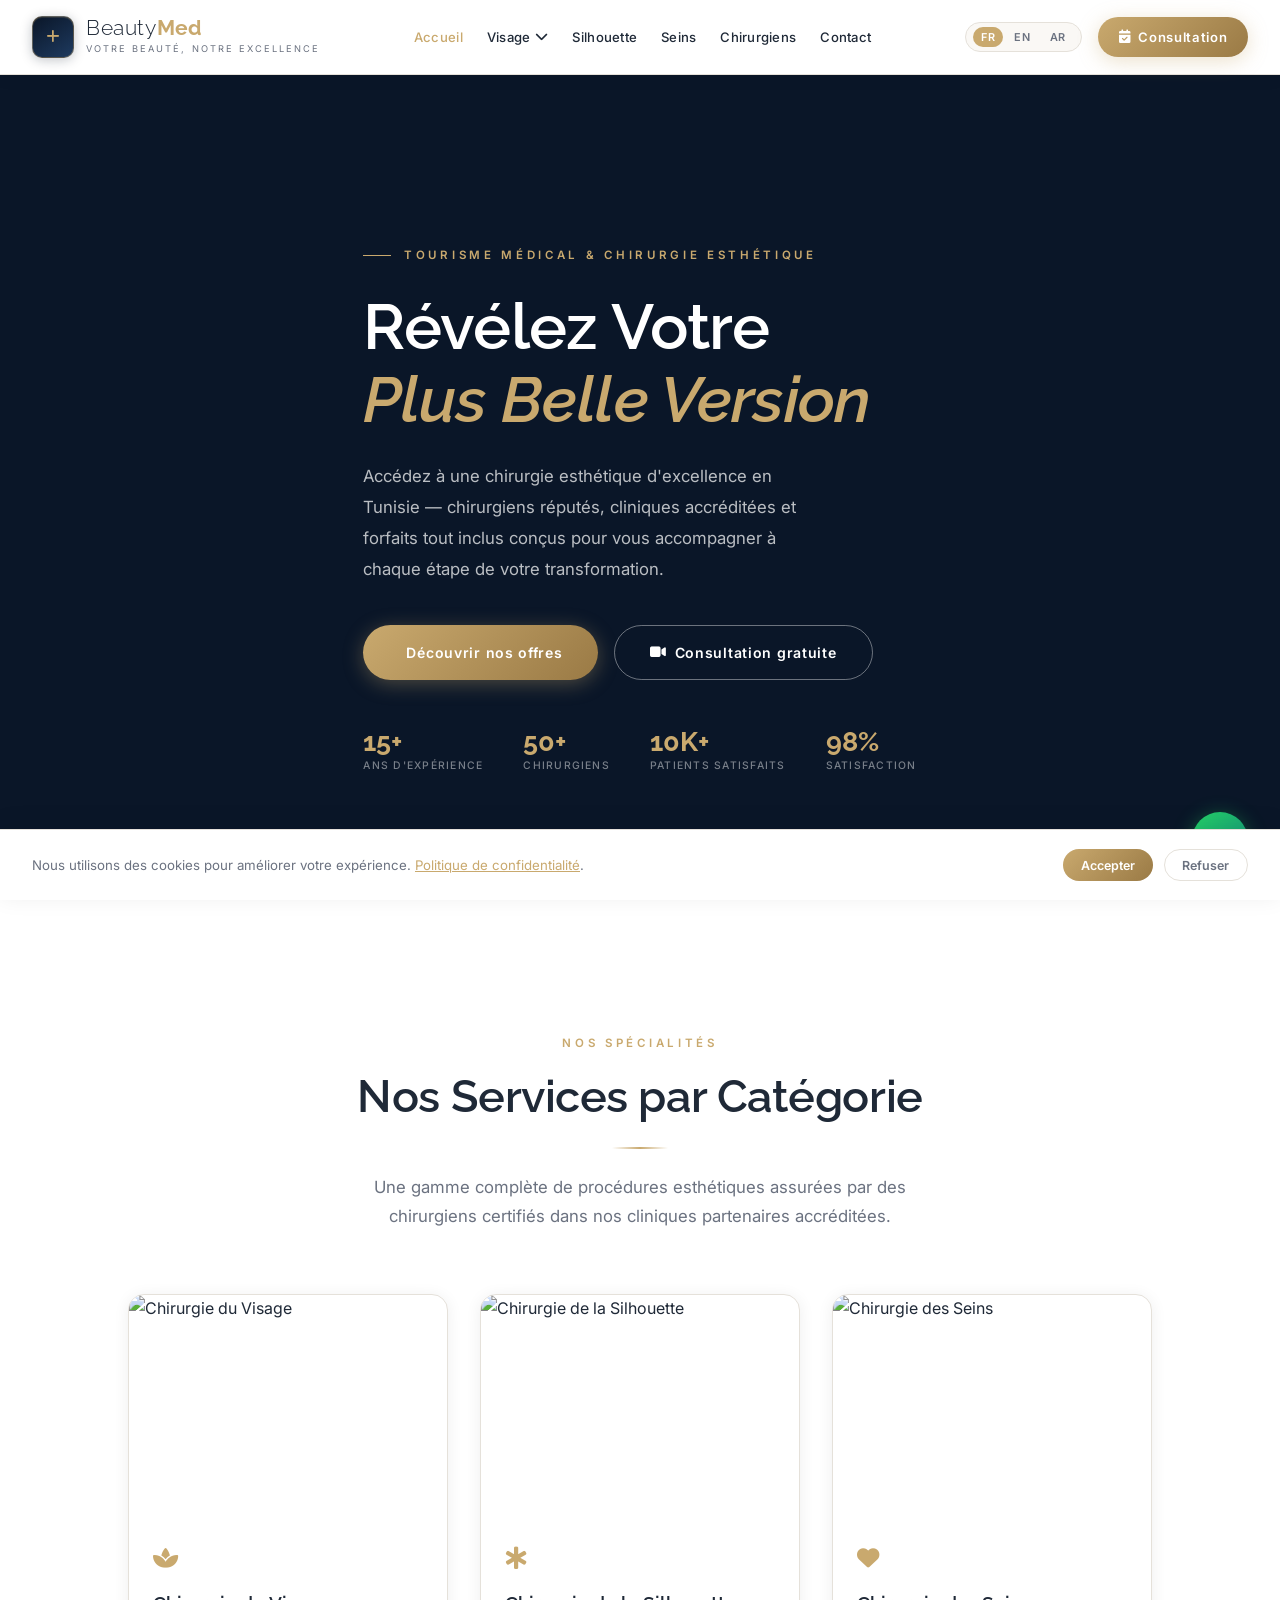
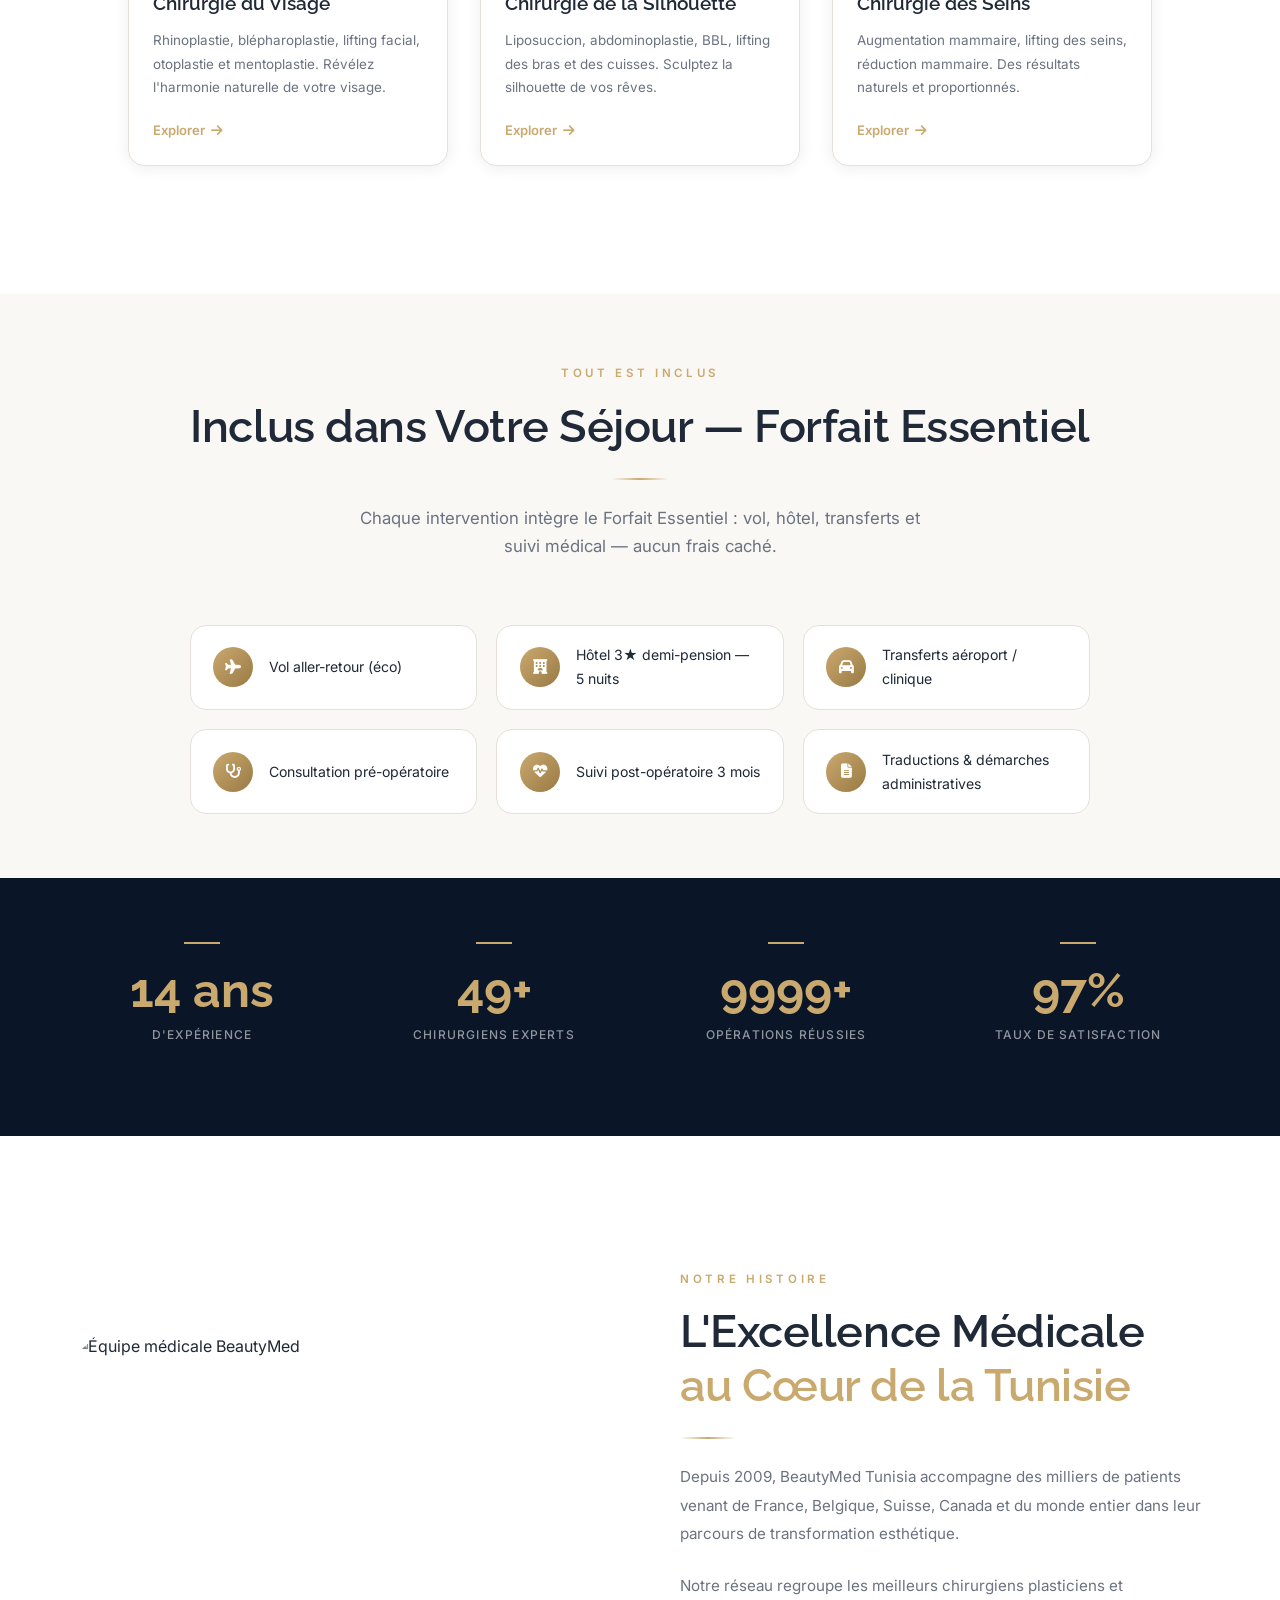
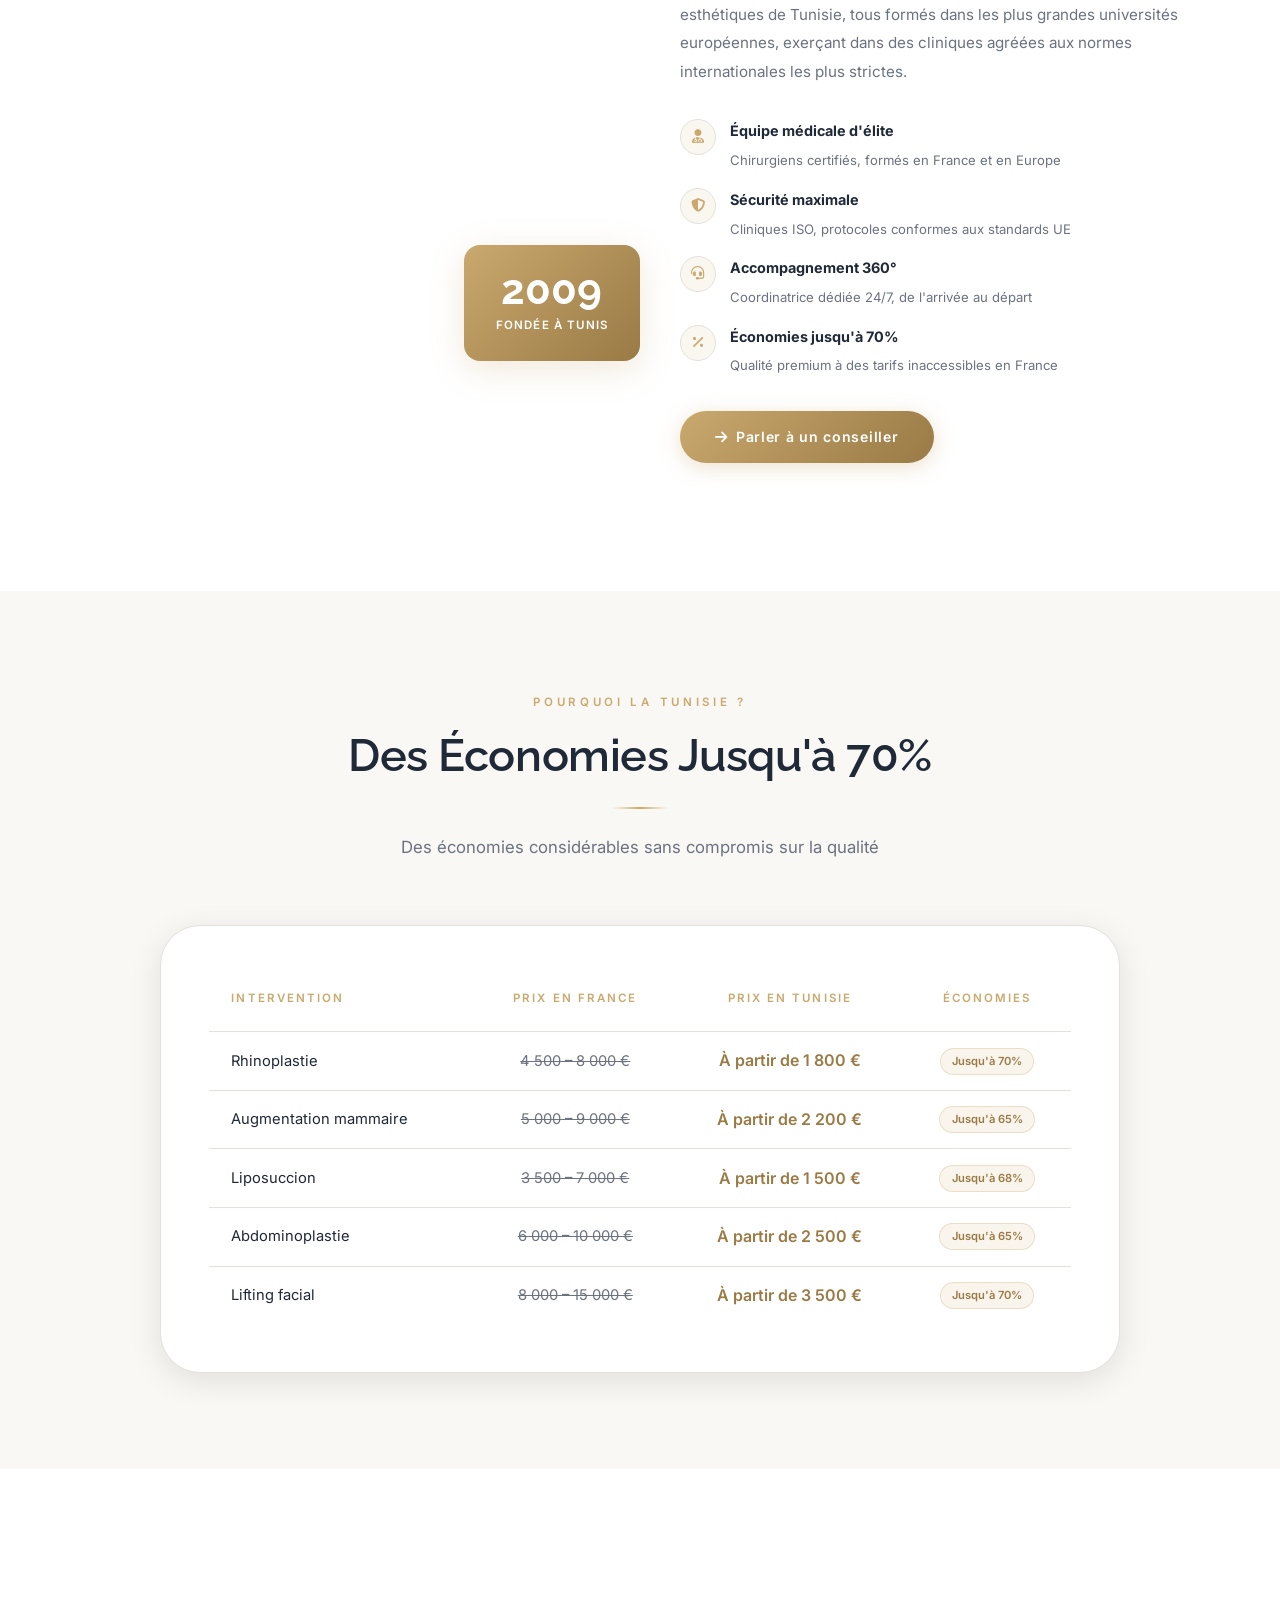
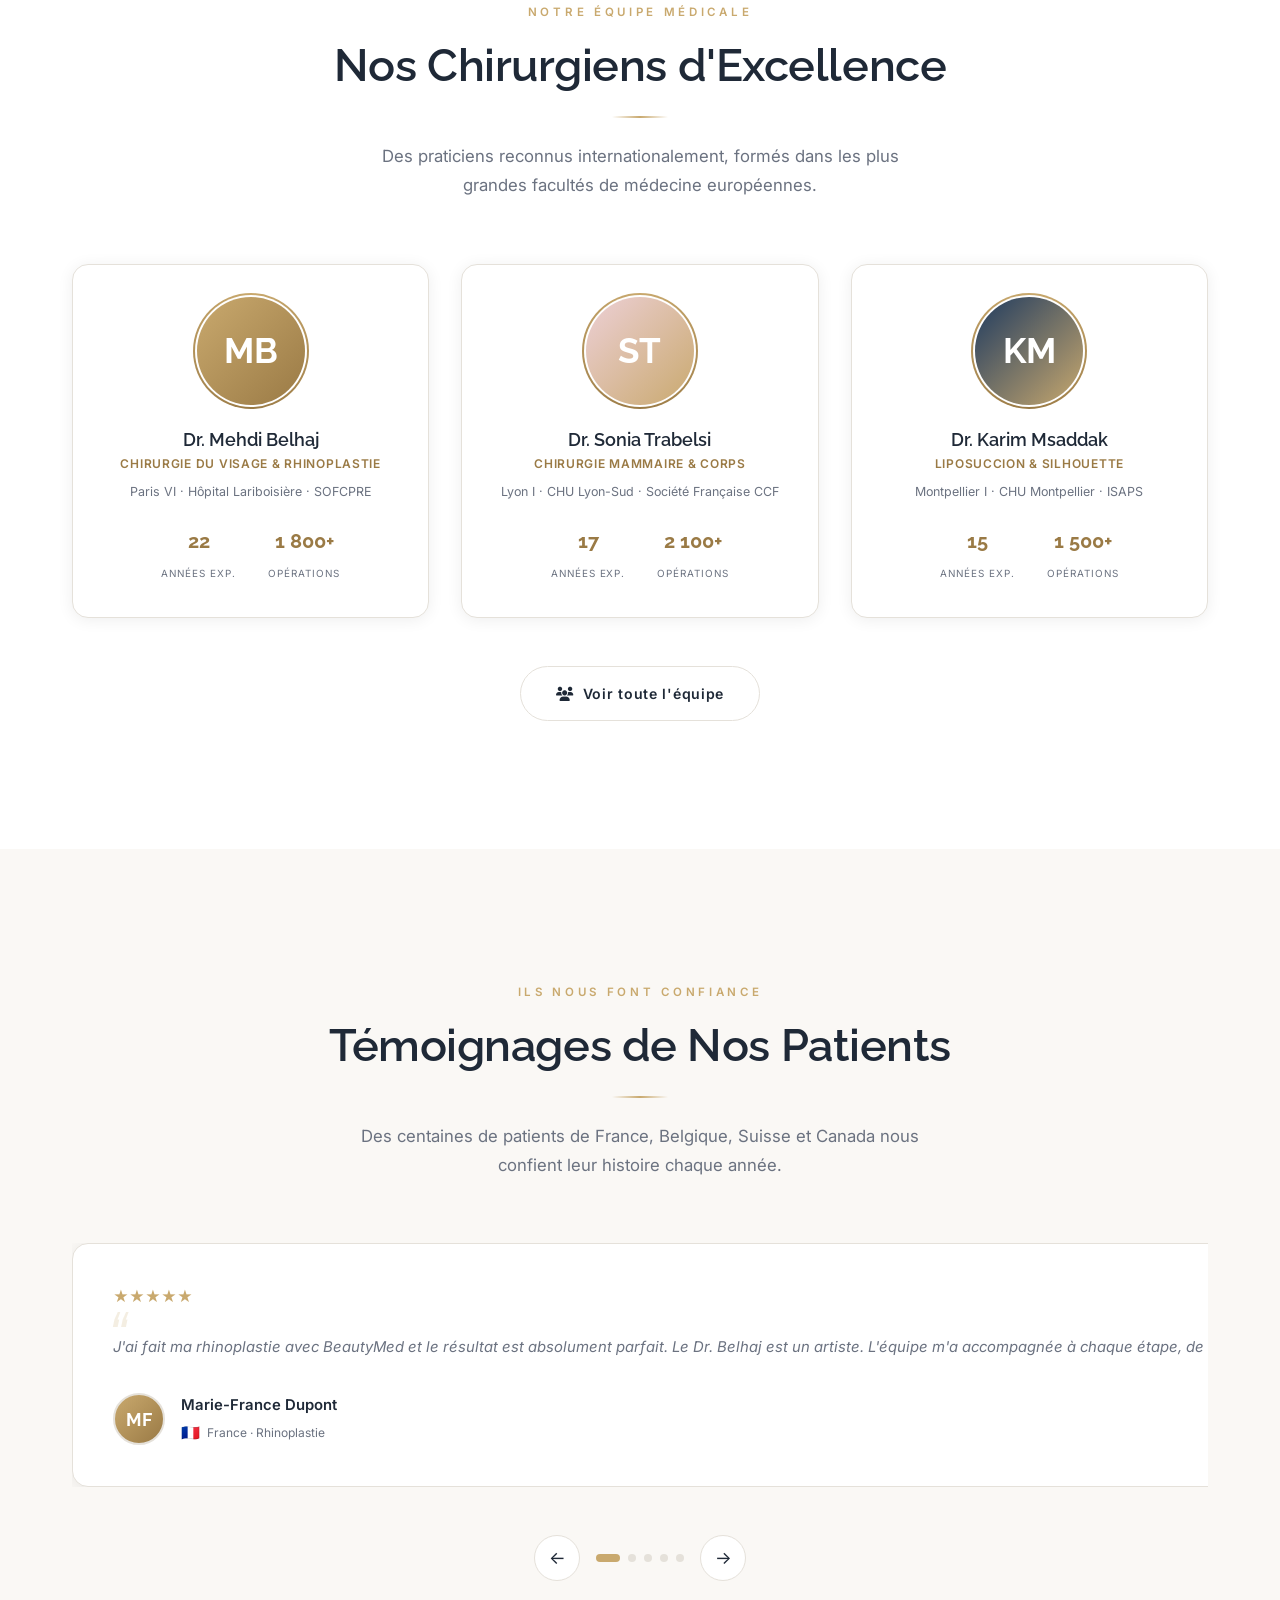
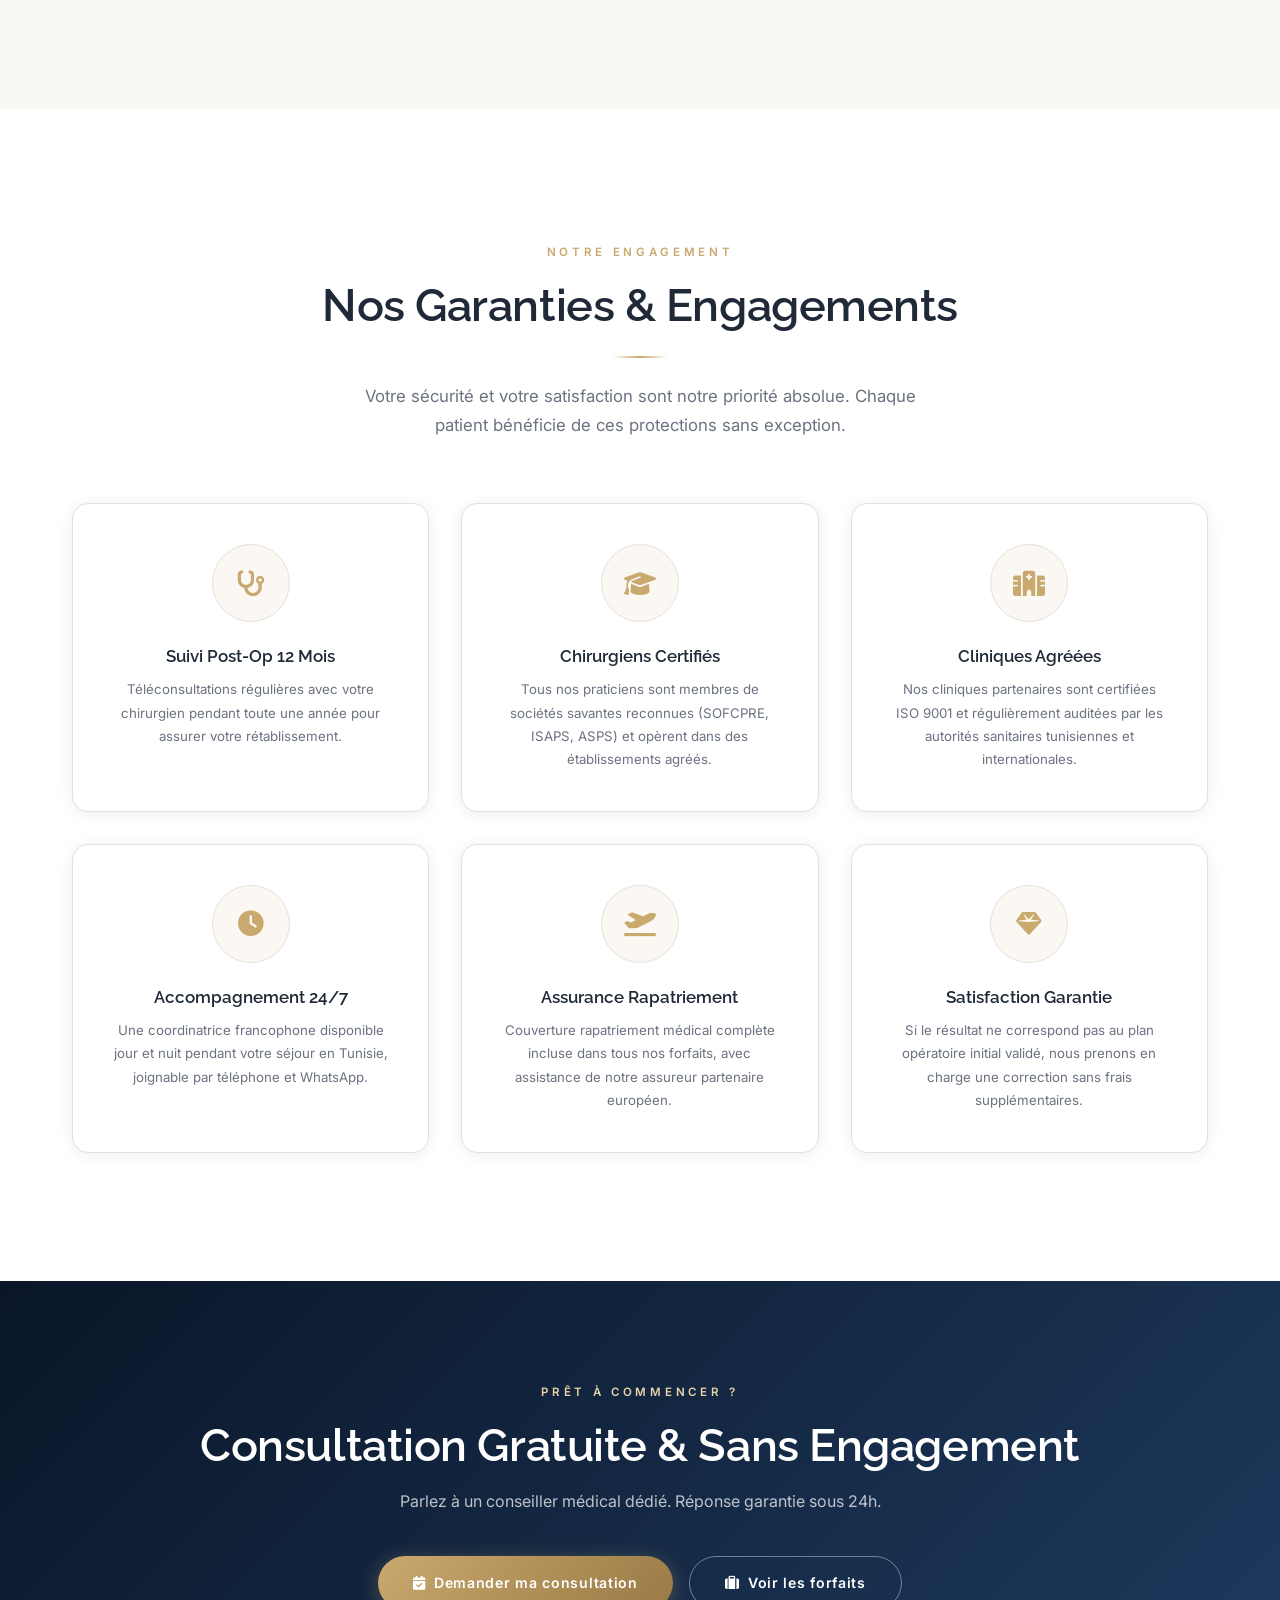
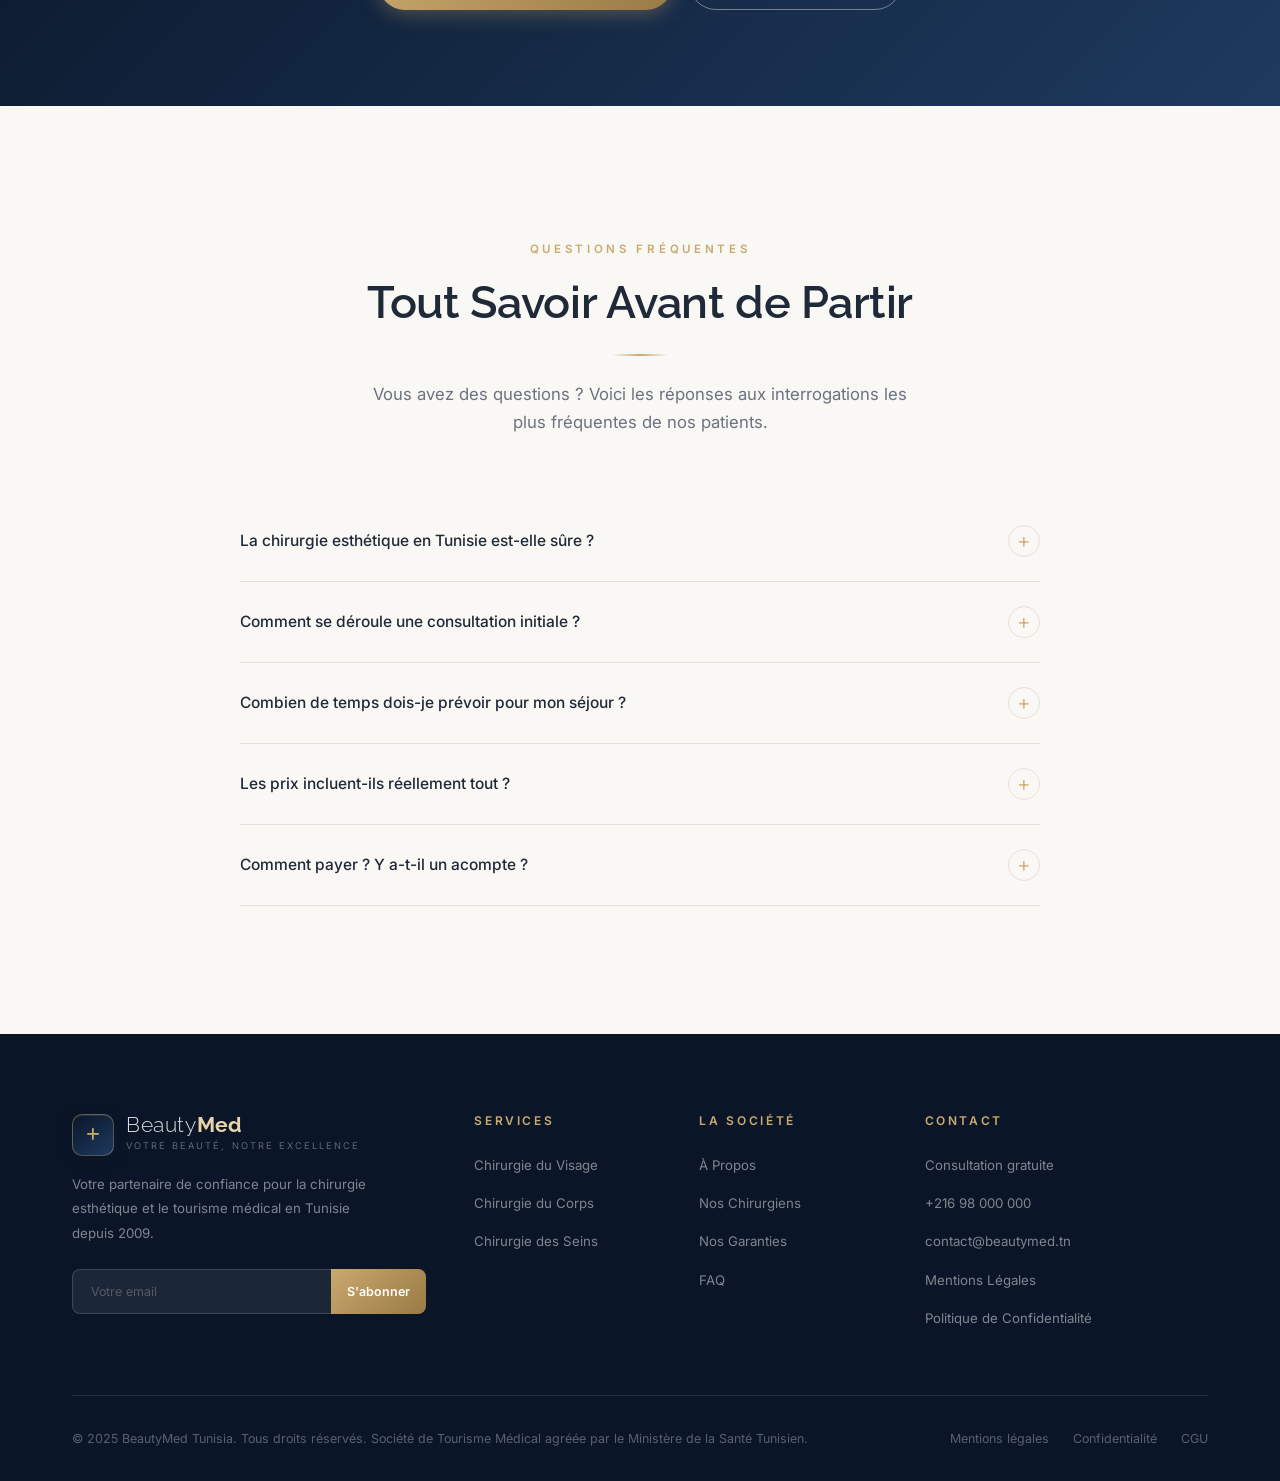
==== commit 98cf7878: "style: medical-grade fonts (Raleway + Inter) and redesigned logo mark - Fonts: Playfair Display + Mo" ====
--- a/index.html
+++ b/index.html
@@ -11,7 +11,7 @@
   <meta property="og:type" content="website" />
   <link rel="preconnect" href="https://fonts.googleapis.com" />
   <link rel="preconnect" href="https://fonts.gstatic.com" crossorigin />
-  <link href="https://fonts.googleapis.com/css2?family=Playfair+Display:ital,wght@0,400;0,600;0,700;1,400;1,600&family=Montserrat:wght@300;400;500;600;700&display=swap" rel="stylesheet" />
+  <link href="https://fonts.googleapis.com/css2?family=Raleway:ital,wght@0,300;0,400;0,500;0,600;0,700;1,400&family=Inter:wght@300;400;500;600&display=swap" rel="stylesheet" />
   <link rel="stylesheet" href="https://cdnjs.cloudflare.com/ajax/libs/font-awesome/6.5.1/css/all.min.css" />
   <link rel="stylesheet" href="css/style.css" />
 </head>
@@ -20,9 +20,9 @@
 <header id="header" role="banner">
   <div class="nav-wrap">
     <a href="index.html" class="nav-logo" aria-label="BeautyMed Tunisia — Accueil">
-      <div class="logo-emblem">B</div>
+      <div class="logo-emblem"><i class="fas fa-plus"></i></div>
       <div class="logo-txt">
-        <span class="logo-name">BeautyMed</span>
+        <span class="logo-name">Beauty<span class="logo-med">Med</span></span>
         <span class="logo-tag">Votre Beauté, Notre Excellence</span>
       </div>
     </a>
@@ -421,7 +421,7 @@
   <div class="container">
     <div class="footer-main">
       <div class="footer-brand">
-        <a href="index.html" class="nav-logo"><div class="logo-emblem" style="background:linear-gradient(135deg,#C9A96E,#9A7A45);">B</div><div class="logo-txt"><span class="logo-name" style="color:rgba(255,255,255,.9);">BeautyMed</span><span class="logo-tag">Votre Beauté, Notre Excellence</span></div></a>
+        <a href="index.html" class="nav-logo"><div class="logo-emblem"><i class="fas fa-plus"></i></div><div class="logo-txt"><span class="logo-name">Beauty<span class="logo-med">Med</span></span><span class="logo-tag">Votre Beauté, Notre Excellence</span></div></a>
         <p>Votre partenaire de confiance pour la chirurgie esthétique et le tourisme médical en Tunisie depuis 2009.</p>
         <div class="footer-nl"><input type="email" placeholder="Votre email" aria-label="Email newsletter" /><button type="button">S'abonner</button></div>
       </div>
--- a/css/style.css
+++ b/css/style.css
@@ -24,8 +24,8 @@
   --r-xl:       40px;
   --ease:       all .4s cubic-bezier(.25,.46,.45,.94);
   --ease-fast:  all .2s ease;
-  --font-d:     'Playfair Display', Georgia, serif;
-  --font-b:     'Montserrat', system-ui, sans-serif;
+  --font-d:     'Raleway', system-ui, sans-serif;
+  --font-b:     'Inter', system-ui, sans-serif;
 }
 
 *, *::before, *::after { margin: 0; padding: 0; box-sizing: border-box; }
@@ -46,9 +46,9 @@
 ul   { list-style: none; }
 
 h1, h2, h3, h4, h5 { font-family: var(--font-d); line-height: 1.2; color: var(--text); }
-h1 { font-size: clamp(2.2rem, 5vw, 4.5rem); font-weight: 700; }
-h2 { font-size: clamp(1.7rem, 3.5vw, 2.8rem); font-weight: 600; }
-h3 { font-size: clamp(1.1rem, 2vw, 1.6rem); font-weight: 600; }
+h1 { font-size: clamp(2.2rem, 5vw, 4.5rem); font-weight: 600; letter-spacing: -.01em; }
+h2 { font-size: clamp(1.7rem, 3.5vw, 2.8rem); font-weight: 600; letter-spacing: -.01em; }
+h3 { font-size: clamp(1.1rem, 2vw, 1.6rem); font-weight: 500; }
 
 .text-gold   { color: var(--gold); }
 .text-muted  { color: var(--text-muted); }
@@ -144,16 +144,18 @@
 .nav-logo { display: flex; align-items: center; gap: .75rem; }
 
 .logo-emblem {
-  width: 42px; height: 42px; border-radius: 50%;
-  background: linear-gradient(135deg, var(--gold), var(--gold-dark));
-  display: flex; align-items: center; justify-content: center;
-  font-family: var(--font-d); font-size: 1.25rem; font-weight: 700;
-  color: var(--white); flex-shrink: 0;
+  width: 42px; height: 42px; border-radius: 10px;
+  background: linear-gradient(145deg, var(--navy), var(--navy-mid));
+  border: 1px solid rgba(201,169,110,.4);
+  display: flex; align-items: center; justify-content: center;
+  font-size: .9rem; color: var(--gold); flex-shrink: 0;
+  box-shadow: 0 2px 12px rgba(10,22,40,.25), inset 0 1px 0 rgba(201,169,110,.15);
 }
 
 .logo-txt { display: flex; flex-direction: column; }
-.logo-name { font-family: var(--font-d); font-size: 1.35rem; font-weight: 700; color: var(--text); line-height: 1; }
-.logo-tag  { font-size: .58rem; font-weight: 500; letter-spacing: .2em; color: var(--gold); text-transform: uppercase; }
+.logo-name { font-family: var(--font-d); font-size: 1.3rem; font-weight: 300; color: var(--text); line-height: 1; letter-spacing: .03em; }
+.logo-med  { font-weight: 700; color: var(--gold); letter-spacing: .01em; }
+.logo-tag  { font-size: .58rem; font-weight: 400; letter-spacing: .22em; color: var(--text-muted); text-transform: uppercase; margin-top: .15rem; }
 
 .nav-links { display: flex; align-items: center; gap: 1.5rem; }
 .nav-links > a,
@@ -842,7 +844,9 @@
 .footer-col ul a { font-size: .83rem; color: rgba(255,255,255,.48); transition: var(--ease-fast); }
 .footer-col ul a:hover { color: var(--gold); }
 
-footer .logo-name { color: rgba(255,255,255,.9); }
+footer .logo-name { color: rgba(255,255,255,.85); font-weight: 300; }
+footer .logo-med  { color: var(--gold-light); }
+footer .logo-tag  { color: rgba(255,255,255,.35); }
 
 .footer-bar {
   border-top: 1px solid rgba(255,255,255,.1); padding-top: 2rem;
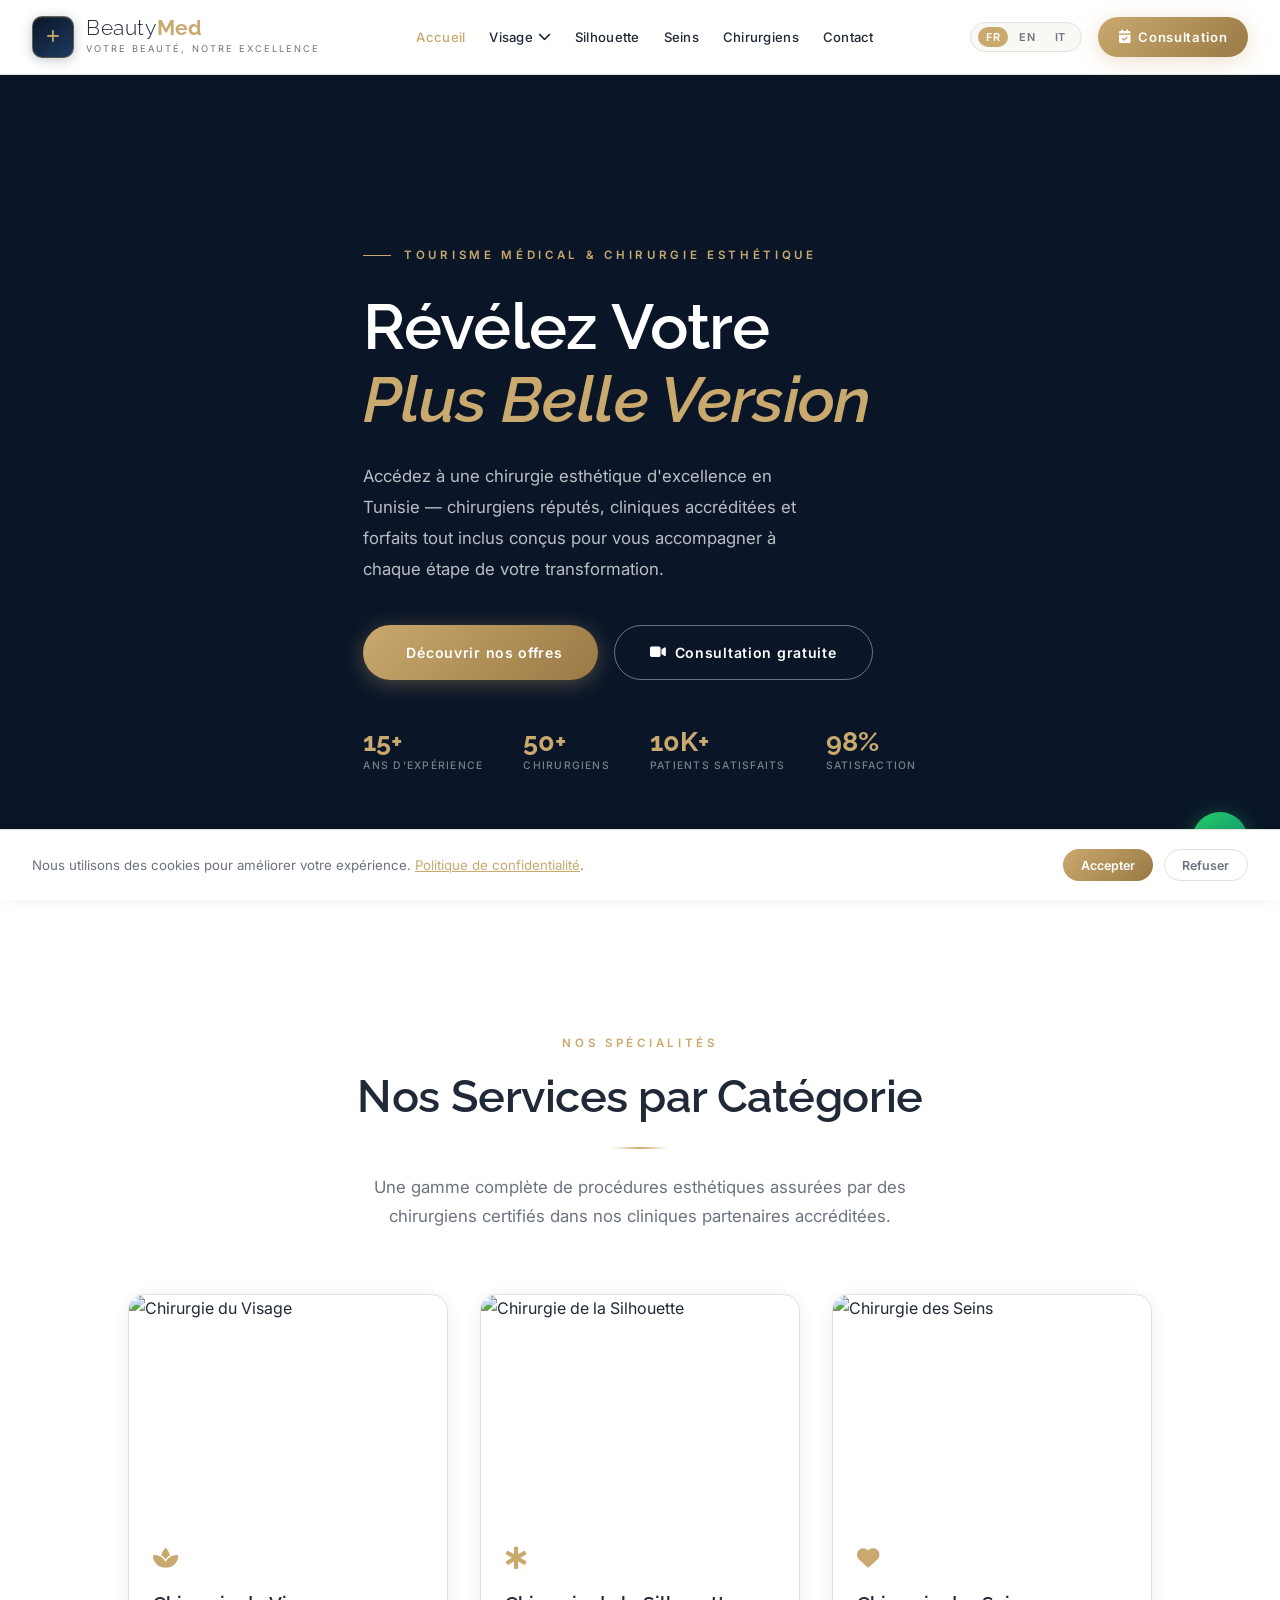
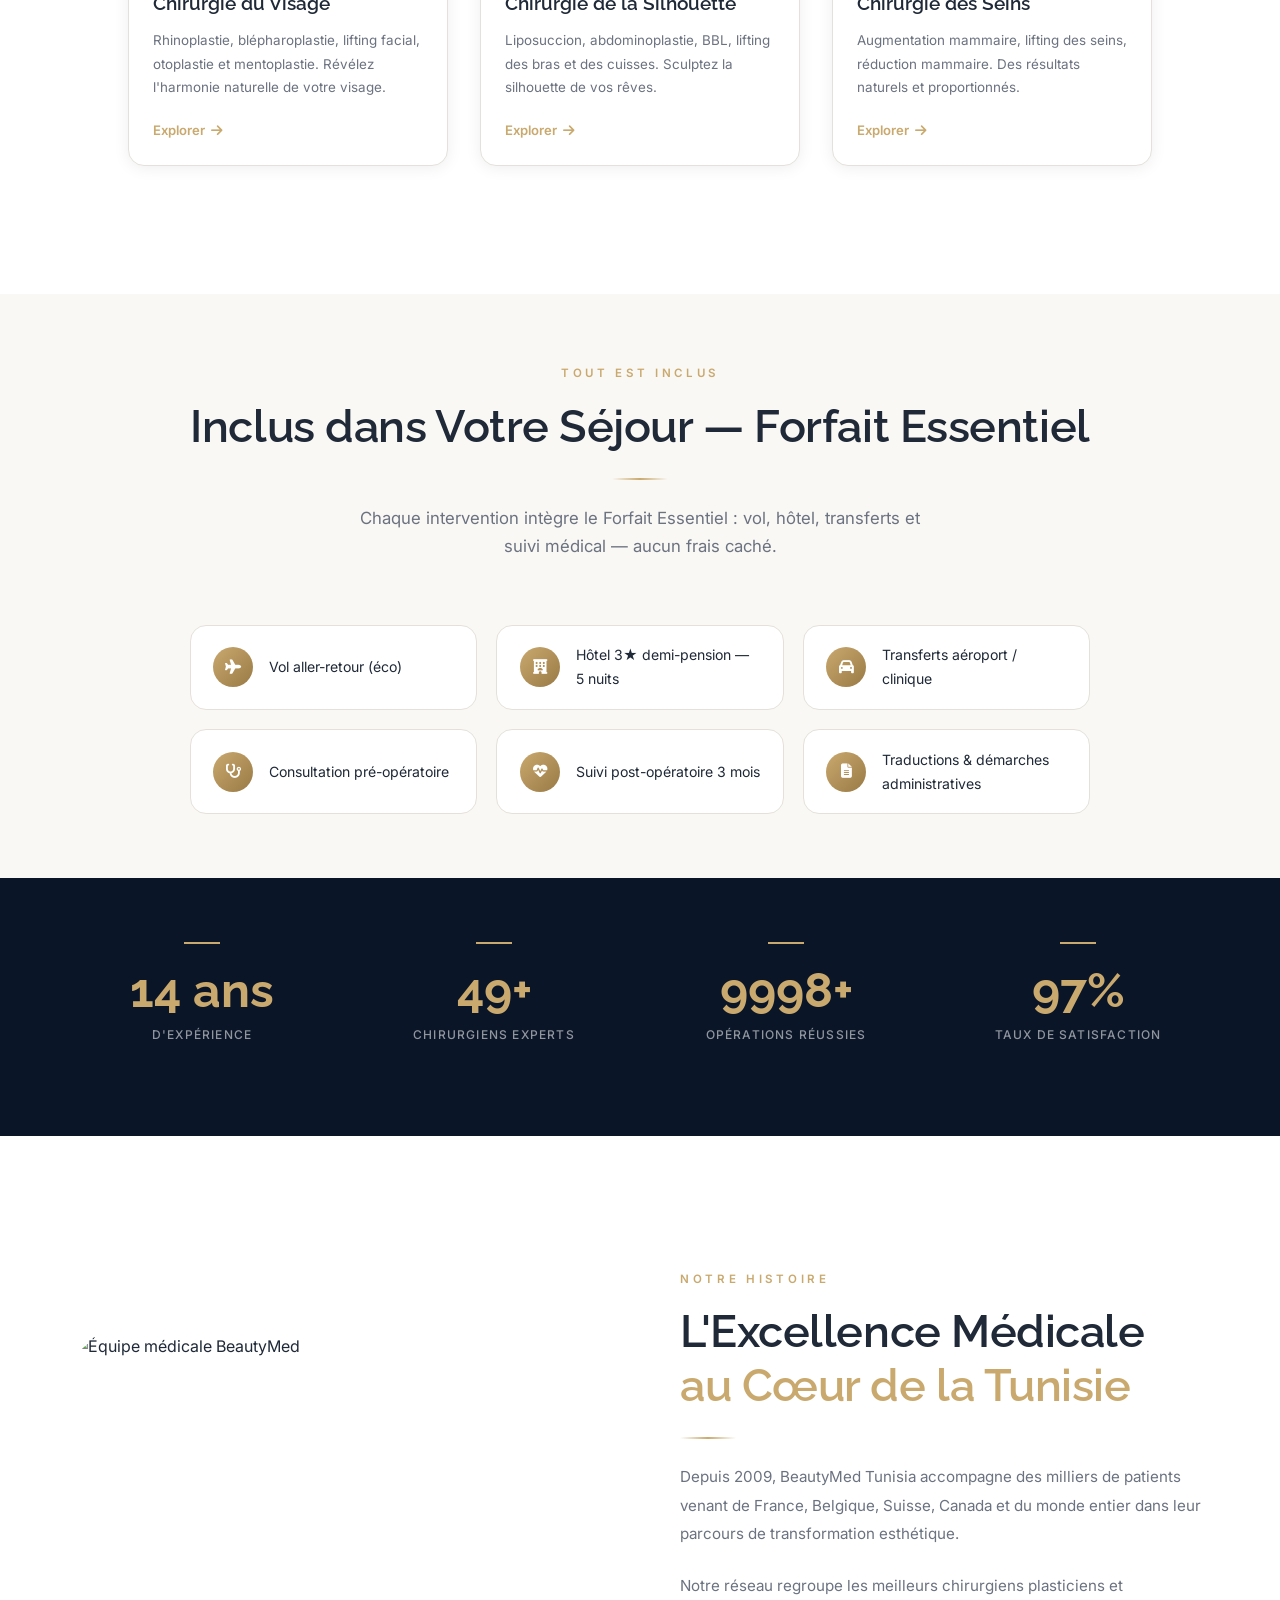
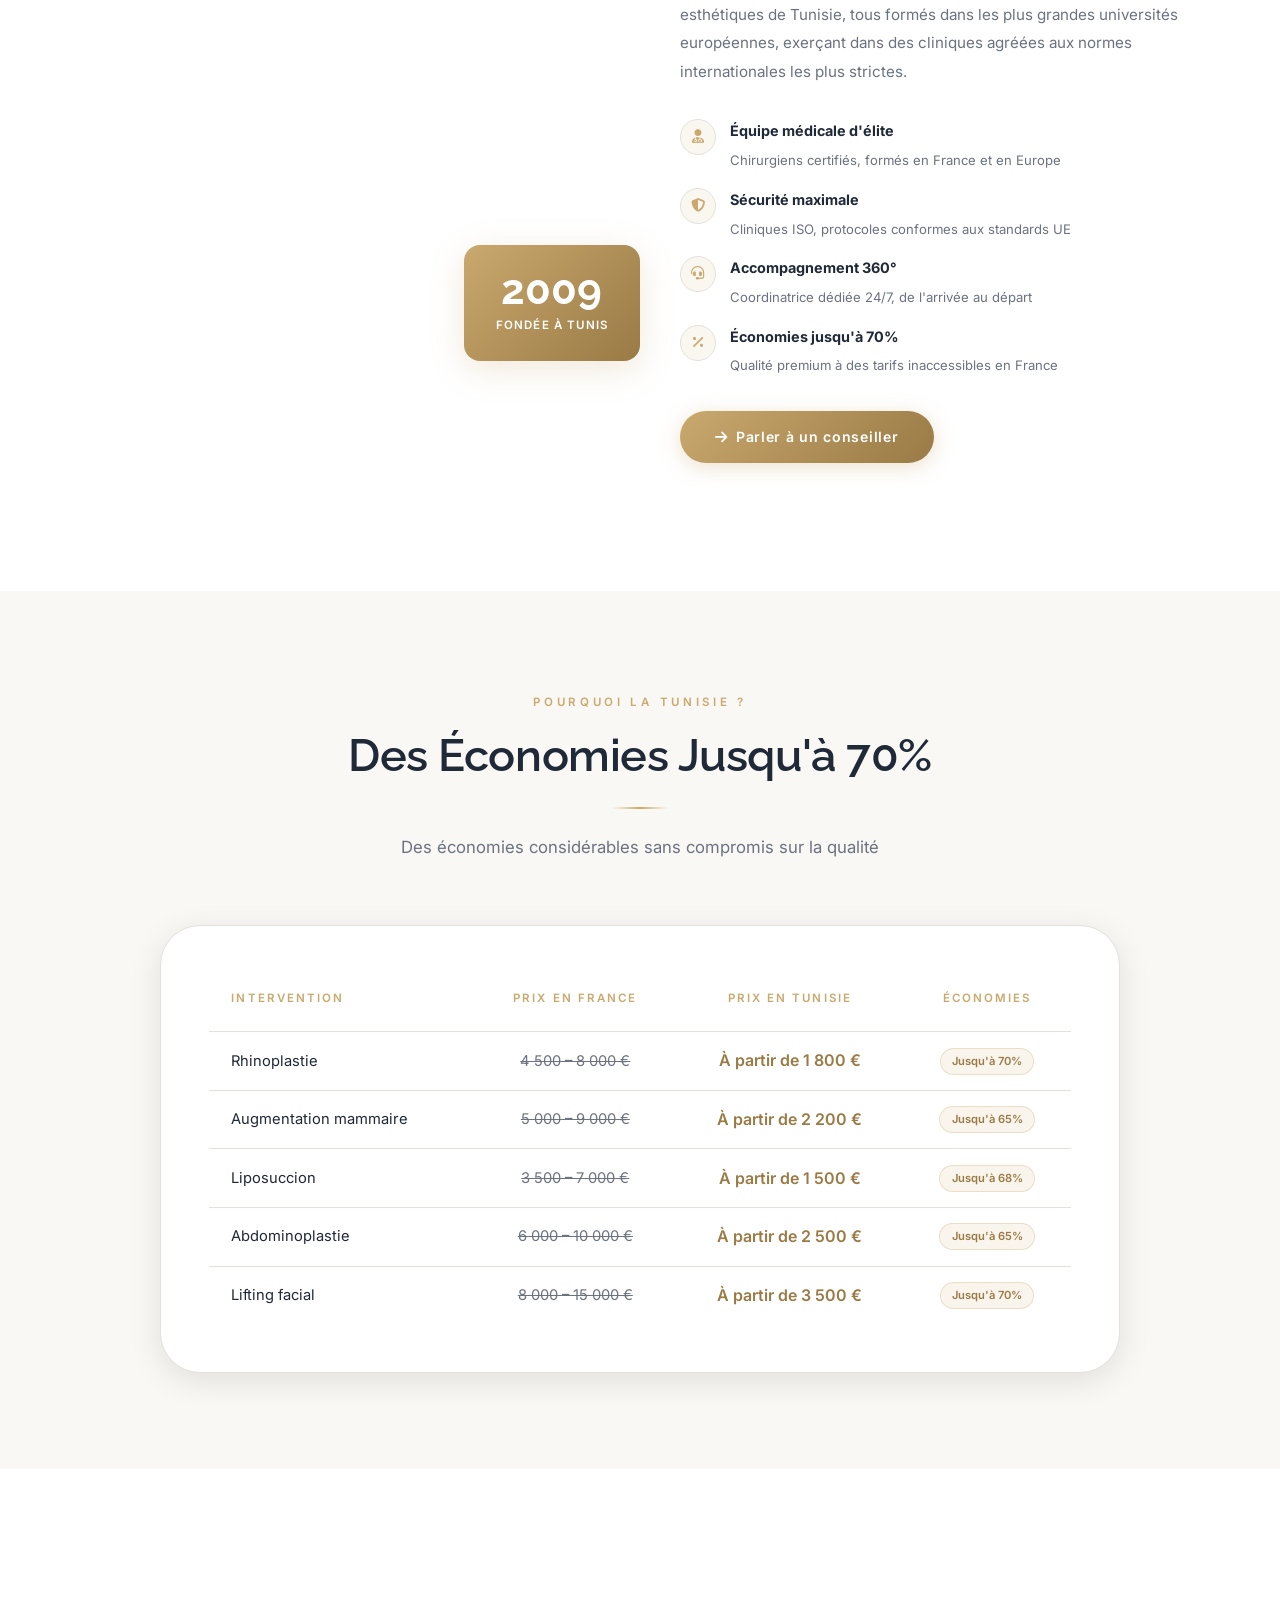
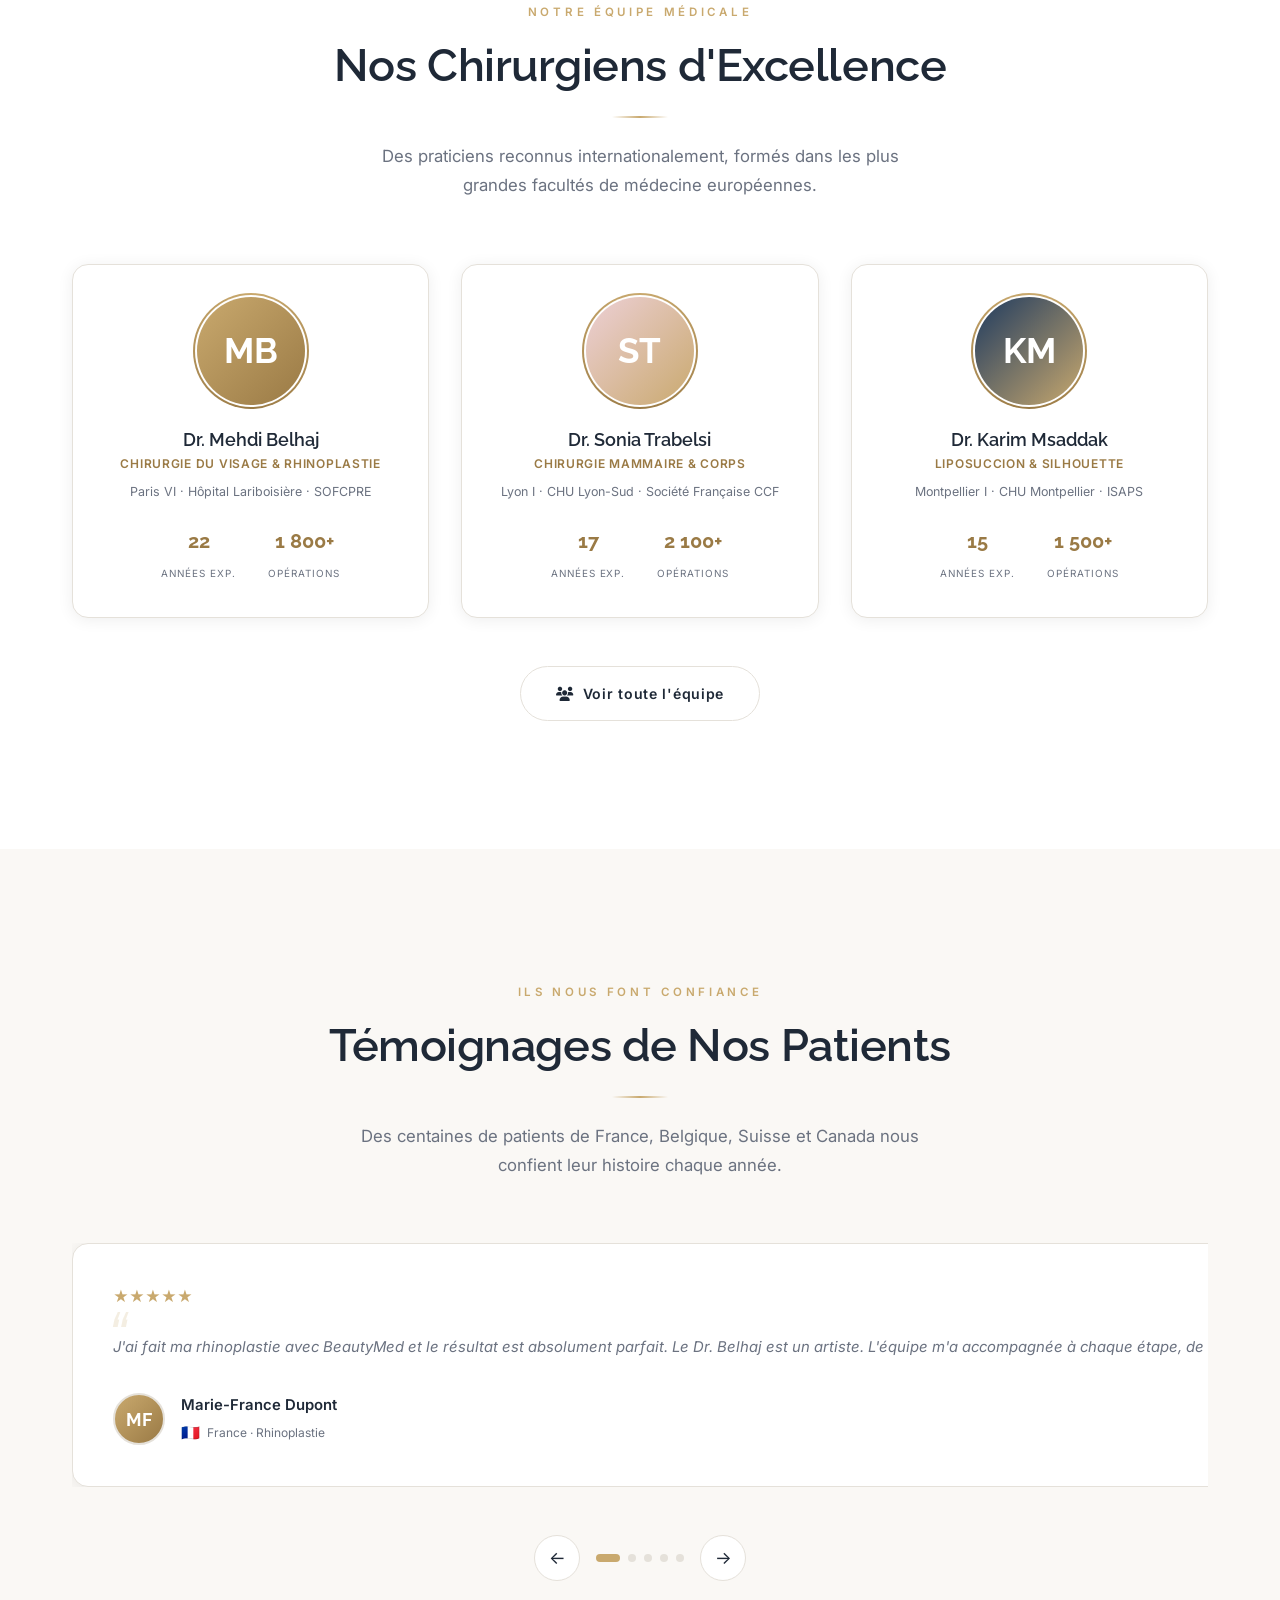
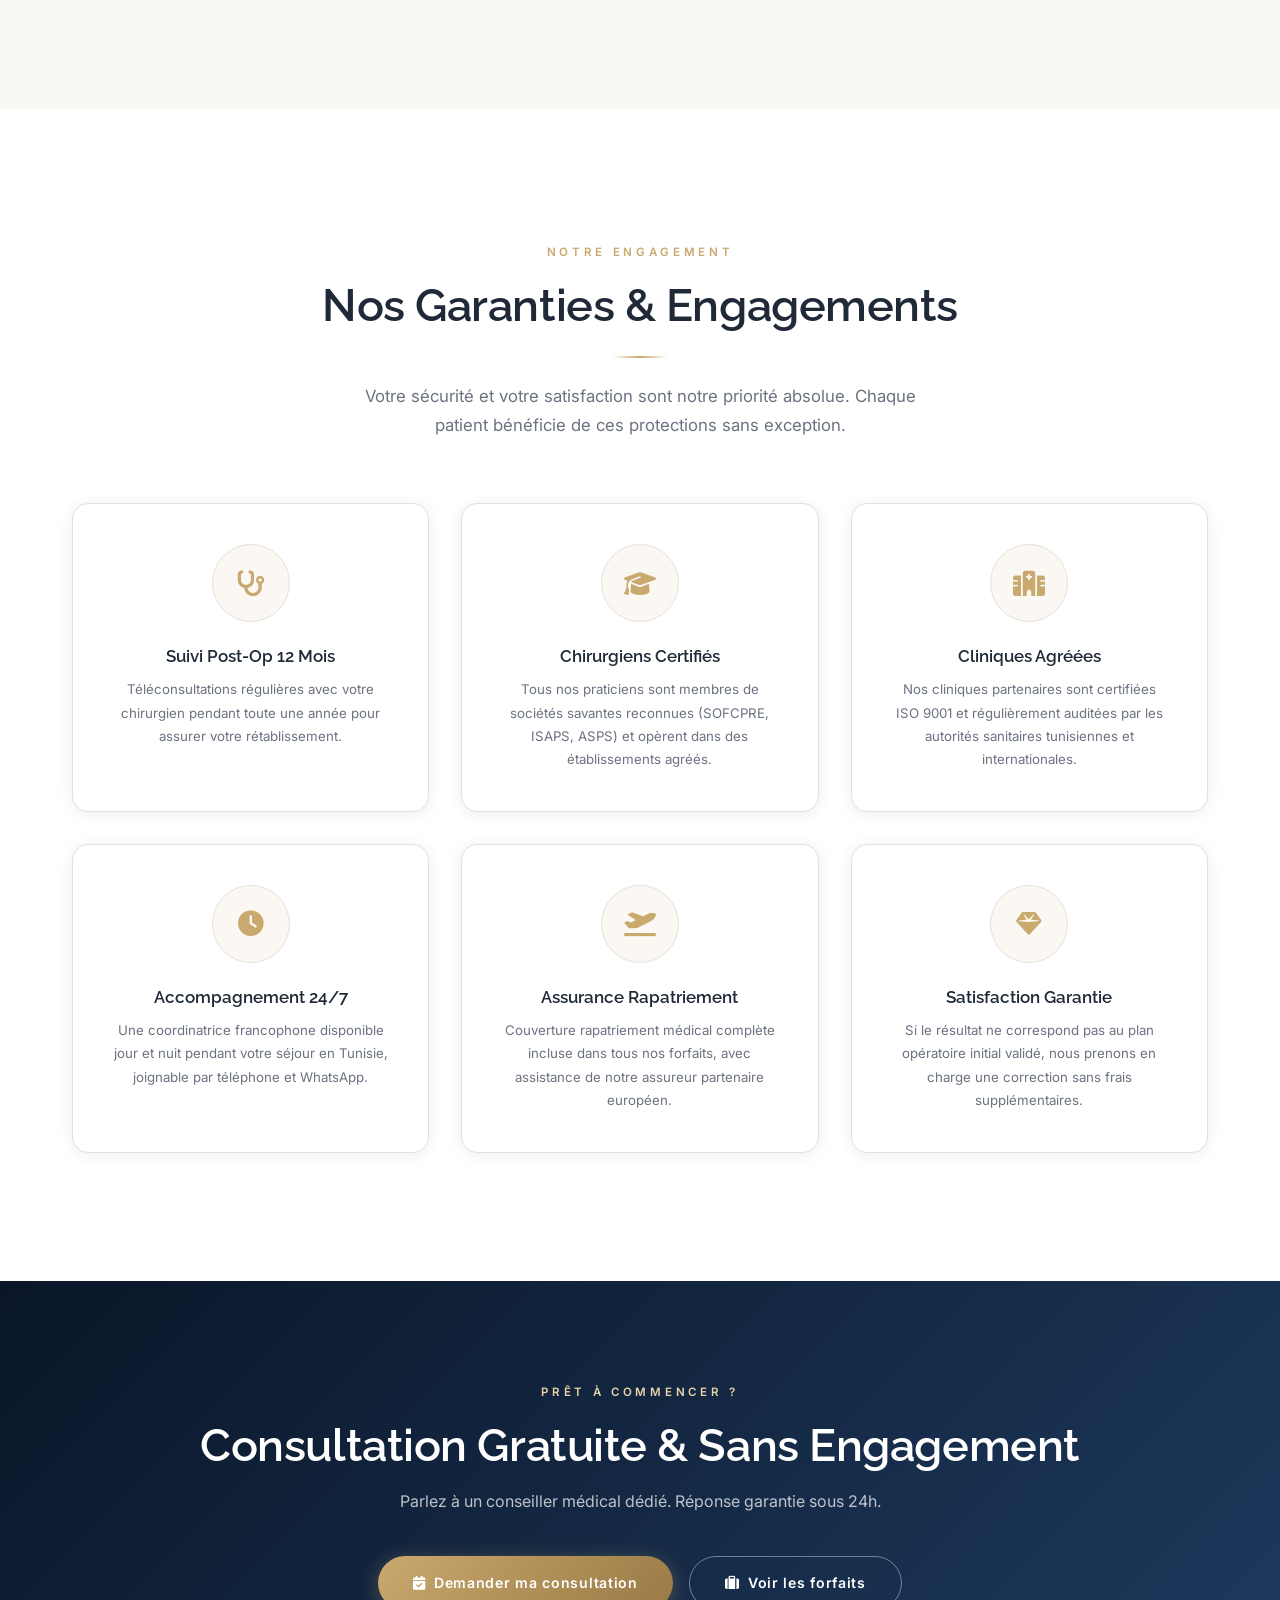
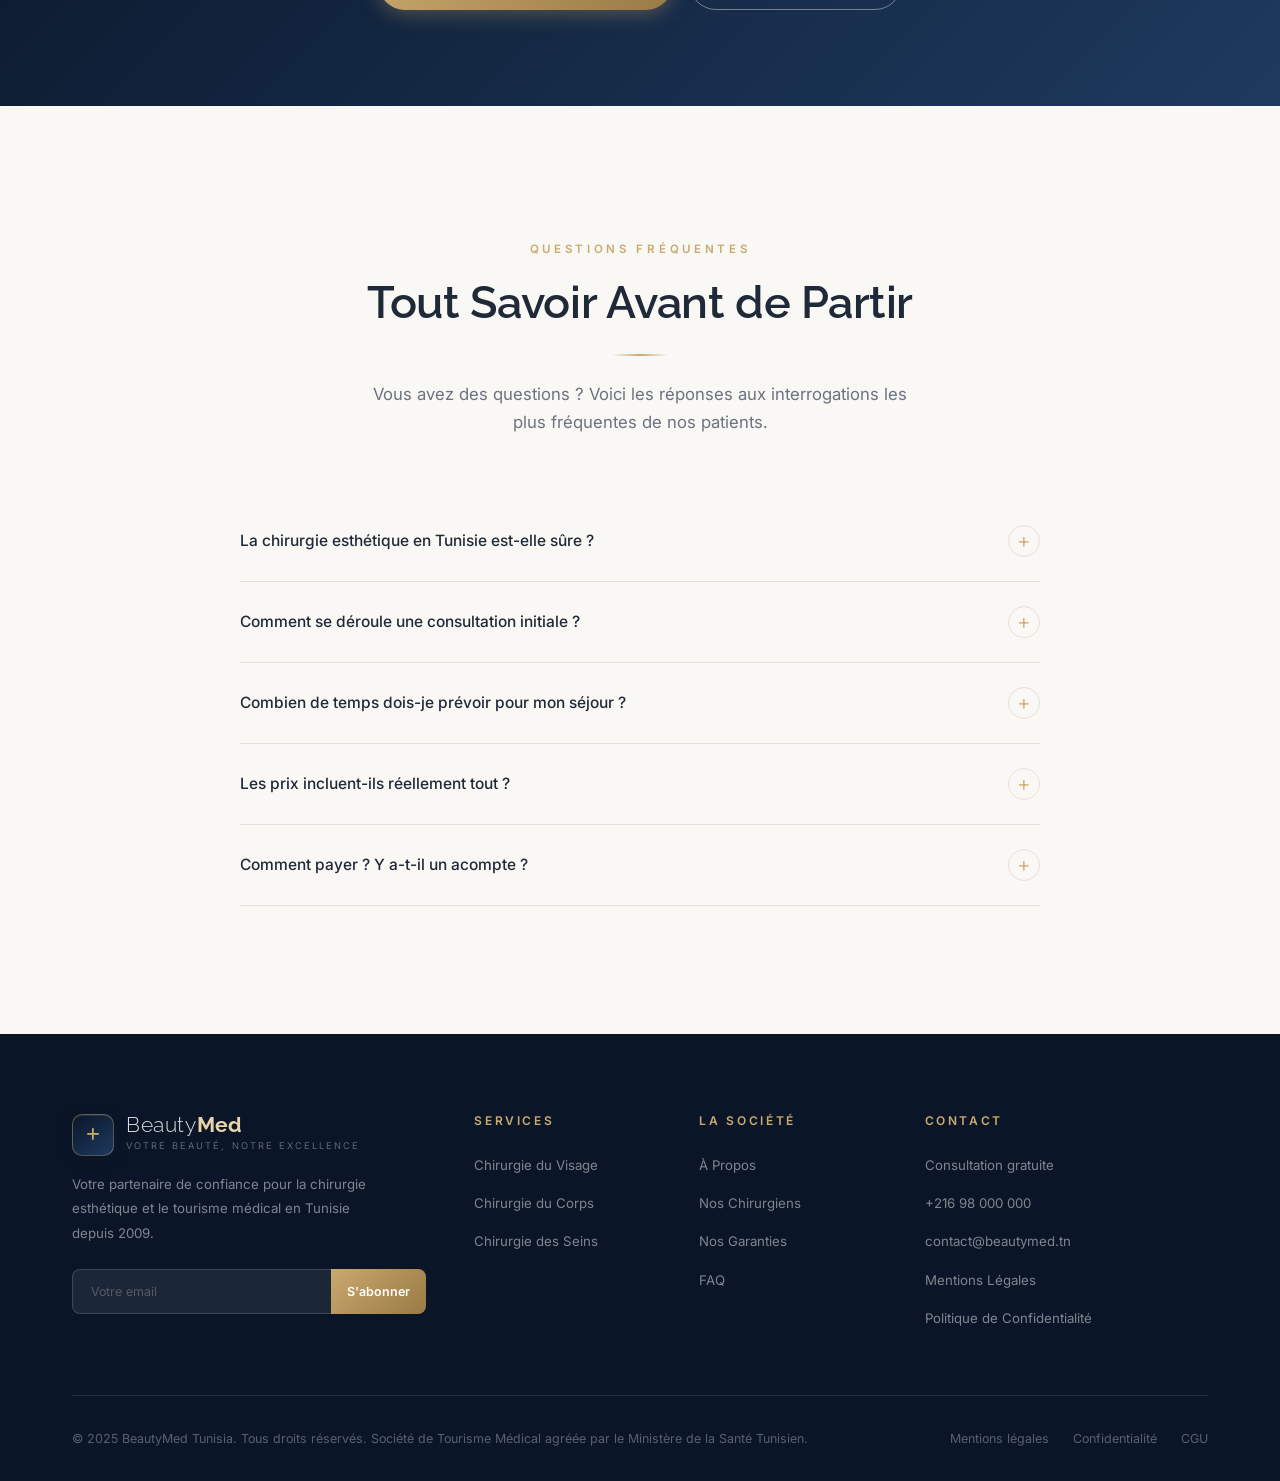
==== commit 41911cfa: "Add EN/IT multilingual support (i18n) to all pages - New js/i18n.js with FR/EN/IT translation dictio" ====
--- a/index.html
+++ b/index.html
@@ -15,7 +15,7 @@
   <link rel="stylesheet" href="https://cdnjs.cloudflare.com/ajax/libs/font-awesome/6.5.1/css/all.min.css" />
   <link rel="stylesheet" href="css/style.css" />
 </head>
-<body>
+<body data-i18n-title="title.home">
 
 <header id="header" role="banner">
   <div class="nav-wrap">
@@ -23,30 +23,30 @@
       <div class="logo-emblem"><i class="fas fa-plus"></i></div>
       <div class="logo-txt">
         <span class="logo-name">Beauty<span class="logo-med">Med</span></span>
-        <span class="logo-tag">Votre Beauté, Notre Excellence</span>
+        <span class="logo-tag" data-i18n="common.tagline">Votre Beauté, Notre Excellence</span>
       </div>
     </a>
     <nav class="nav-links" aria-label="Navigation principale">
-      <a href="index.html">Accueil</a>
+      <a href="index.html" data-i18n="nav.home">Accueil</a>
       <div class="nav-dropdown">
-        <a href="visage.html" class="nav-parent">Visage <i class="fas fa-chevron-down"></i></a>
+        <a href="visage.html" class="nav-parent" data-i18n="nav.face">Visage <i class="fas fa-chevron-down"></i></a>
         <div class="dropdown-menu">
-          <a href="visage.html#rhinoplastie">Rhinoplastie</a>
-          <a href="visage.html#blepharoplastie">Blépharoplastie</a>
-          <a href="visage.html#lifting">Lifting Facial</a>
-          <a href="visage.html#otoplastie">Otoplastie</a>
-        </div>
-      </div>
-      <a href="silhouette.html">Silhouette</a>
-      <a href="seins.html">Seins</a>
-      <a href="chirurgiens.html">Chirurgiens</a>
-      <a href="contact.html">Contact</a>
+          <a href="visage.html#rhinoplastie" data-i18n="nav.face.rhino">Rhinoplastie</a>
+          <a href="visage.html#blepharoplastie" data-i18n="nav.face.bleph">Blépharoplastie</a>
+          <a href="visage.html#lifting" data-i18n="nav.face.lift">Lifting Facial</a>
+          <a href="visage.html#otoplastie" data-i18n="nav.face.oto">Otoplastie</a>
+        </div>
+      </div>
+      <a href="silhouette.html" data-i18n="nav.silhouette">Silhouette</a>
+      <a href="seins.html" data-i18n="nav.breast">Seins</a>
+      <a href="chirurgiens.html" data-i18n="nav.surgeons">Chirurgiens</a>
+      <a href="contact.html" data-i18n="nav.contact">Contact</a>
     </nav>
     <div class="nav-right">
       <div class="lang-toggle" role="group" aria-label="Langue">
-        <button class="lang-btn active">FR</button>
-        <button class="lang-btn">EN</button>
-        <button class="lang-btn">AR</button>
+        <button class="lang-btn active" data-lang="fr">FR</button>
+        <button class="lang-btn" data-lang="en">EN</button>
+        <button class="lang-btn" data-lang="it">IT</button>
       </div>
       <a href="contact.html" class="btn btn-gold nav-cta">
         <i class="fas fa-calendar-check"></i> Consultation
@@ -59,52 +59,46 @@
 </header>
 
 <nav class="mobile-nav" aria-label="Navigation mobile">
-  <a href="index.html">Accueil</a>
+  <a href="index.html" data-i18n="nav.home">Accueil</a>
   <a href="visage.html">Visage</a>
-  <a href="silhouette.html">Silhouette</a>
-  <a href="seins.html">Seins</a>
-  <a href="chirurgiens.html">Chirurgiens</a>
-  <a href="contact.html" class="btn btn-gold">Consultation gratuite</a>
+  <a href="silhouette.html" data-i18n="nav.silhouette">Silhouette</a>
+  <a href="seins.html" data-i18n="nav.breast">Seins</a>
+  <a href="chirurgiens.html" data-i18n="nav.surgeons">Chirurgiens</a>
+  <a href="contact.html" class="btn btn-gold" data-i18n="nav.mobile.cta">Consultation gratuite</a>
 </nav>
 
 <section id="hero" aria-label="Accueil">
   <div class="hero-bg"></div>
   <div class="hero-content">
     <div class="hero-left">
-      <div class="hero-eyebrow">Tourisme Médical &amp; Chirurgie Esthétique</div>
-      <h1 class="hero-title">
-        Révélez Votre<br>
-        <em>Plus Belle Version</em>
-      </h1>
-      <p class="hero-sub">
-        Accédez à une chirurgie esthétique d'excellence en Tunisie —
-        chirurgiens réputés, cliniques accréditées et forfaits tout inclus
-        conçus pour vous accompagner à chaque étape de votre transformation.
-      </p>
+      <div class="hero-eyebrow" data-i18n="hero.eyebrow">Tourisme Médical &amp; Chirurgie Esthétique</div>
+      <h1 class="hero-title" data-i18n-html="hero.title">Révélez Votre<br>
+        <em>Plus Belle Version</em></h1>
+      <p class="hero-sub" data-i18n="hero.sub">Accédez à une chirurgie esthétique d'excellence en Tunisie — chirurgiens réputés, cliniques accréditées et forfaits tout inclus conçus pour vous accompagner à chaque étape de votre transformation.</p>
       <div class="hero-ctas">
         <a href="#services" class="btn btn-gold">
-          <i class="fas fa-sparkles"></i> Découvrir nos offres
+          <i class="fas fa-sparkles"></i> <span data-i18n="hero.cta1">Découvrir nos offres</span>
         </a>
         <a href="contact.html" class="btn btn-outline-white">
-          <i class="fas fa-video"></i> Consultation gratuite
+          <i class="fas fa-video"></i> <span data-i18n="hero.cta2">Consultation gratuite</span>
         </a>
       </div>
       <div class="hero-trust" role="list">
         <div class="trust-item" role="listitem">
           <span class="trust-val">15+</span>
-          <span class="trust-lbl">Ans d'expérience</span>
+          <span class="trust-lbl" data-i18n="hero.trust.exp">Ans d'expérience</span>
         </div>
         <div class="trust-item" role="listitem">
           <span class="trust-val">50+</span>
-          <span class="trust-lbl">Chirurgiens</span>
+          <span class="trust-lbl" data-i18n="hero.trust.chir">Chirurgiens</span>
         </div>
         <div class="trust-item" role="listitem">
           <span class="trust-val">10K+</span>
-          <span class="trust-lbl">Patients satisfaits</span>
+          <span class="trust-lbl" data-i18n="hero.trust.pat">Patients satisfaits</span>
         </div>
         <div class="trust-item" role="listitem">
           <span class="trust-val">98%</span>
-          <span class="trust-lbl">Satisfaction</span>
+          <span class="trust-lbl" data-i18n="hero.trust.sat">Satisfaction</span>
         </div>
       </div>
     </div>
@@ -114,13 +108,10 @@
 <section id="services" aria-labelledby="services-title">
   <div class="container">
     <header class="section-header reveal">
-      <span class="eyebrow">Nos Spécialités</span>
-      <h2 id="services-title">Nos Services par Catégorie</h2>
-      <div class="gold-rule"></div>
-      <p class="section-sub">
-        Une gamme complète de procédures esthétiques assurées par des
-        chirurgiens certifiés dans nos cliniques partenaires accréditées.
-      </p>
+      <span class="eyebrow" data-i18n="svc.eyebrow">Nos Spécialités</span>
+      <h2 id="services-title" data-i18n="svc.title">Nos Services par Catégorie</h2>
+      <div class="gold-rule"></div>
+      <p class="section-sub" data-i18n="svc.sub">Une gamme complète de procédures esthétiques assurées par des chirurgiens certifiés dans nos cliniques partenaires accréditées.</p>
     </header>
 
     <div class="svc-grid">
@@ -128,9 +119,9 @@
         <img src="https://images.unsplash.com/photo-1522337360788-8b13dee7a37e?auto=format&fit=crop&w=600&q=80" alt="Chirurgie du Visage" class="svc-card-img" />
         <div class="svc-card-body">
           <div class="svc-card-icon"><i class="fas fa-spa"></i></div>
-          <div class="svc-card-title">Chirurgie du Visage</div>
-          <p class="svc-card-desc">Rhinoplastie, blépharoplastie, lifting facial, otoplastie et mentoplastie. Révélez l'harmonie naturelle de votre visage.</p>
-          <span class="svc-card-link">Explorer <i class="fas fa-arrow-right"></i></span>
+          <div class="svc-card-title" data-i18n="svc.face.title">Chirurgie du Visage</div>
+          <p class="svc-card-desc" data-i18n="svc.face.desc">Rhinoplastie, blépharoplastie, lifting facial, otoplastie et mentoplastie. Révélez l'harmonie naturelle de votre visage.</p>
+          <span class="svc-card-link" data-i18n="svc.explore">Explorer <i class="fas fa-arrow-right"></i></span>
         </div>
       </a>
 
@@ -138,9 +129,9 @@
         <img src="https://images.unsplash.com/photo-1518310383802-640c2de311b2?auto=format&fit=crop&w=600&q=80" alt="Chirurgie de la Silhouette" class="svc-card-img" loading="lazy" />
         <div class="svc-card-body">
           <div class="svc-card-icon"><i class="fas fa-star-of-life"></i></div>
-          <div class="svc-card-title">Chirurgie de la Silhouette</div>
-          <p class="svc-card-desc">Liposuccion, abdominoplastie, BBL, lifting des bras et des cuisses. Sculptez la silhouette de vos rêves.</p>
-          <span class="svc-card-link">Explorer <i class="fas fa-arrow-right"></i></span>
+          <div class="svc-card-title" data-i18n="svc.body.title">Chirurgie de la Silhouette</div>
+          <p class="svc-card-desc" data-i18n="svc.body.desc">Liposuccion, abdominoplastie, BBL, lifting des bras et des cuisses. Sculptez la silhouette de vos rêves.</p>
+          <span class="svc-card-link" data-i18n="svc.explore">Explorer <i class="fas fa-arrow-right"></i></span>
         </div>
       </a>
 
@@ -148,9 +139,9 @@
         <img src="https://images.unsplash.com/photo-1571019613454-1cb2f99b2d8b?auto=format&fit=crop&w=600&q=80" alt="Chirurgie des Seins" class="svc-card-img" loading="lazy" />
         <div class="svc-card-body">
           <div class="svc-card-icon"><i class="fas fa-heart"></i></div>
-          <div class="svc-card-title">Chirurgie des Seins</div>
-          <p class="svc-card-desc">Augmentation mammaire, lifting des seins, réduction mammaire. Des résultats naturels et proportionnés.</p>
-          <span class="svc-card-link">Explorer <i class="fas fa-arrow-right"></i></span>
+          <div class="svc-card-title" data-i18n="svc.breast.title">Chirurgie des Seins</div>
+          <p class="svc-card-desc" data-i18n="svc.breast.desc">Augmentation mammaire, lifting des seins, réduction mammaire. Des résultats naturels et proportionnés.</p>
+          <span class="svc-card-link" data-i18n="svc.explore">Explorer <i class="fas fa-arrow-right"></i></span>
         </div>
       </a>
 
@@ -161,35 +152,35 @@
 <section style="background:var(--cream); padding:4rem 0;">
   <div class="container">
     <header class="section-header reveal">
-      <span class="eyebrow">Tout Est Inclus</span>
-      <h2>Inclus dans Votre Séjour — Forfait Essentiel</h2>
-      <div class="gold-rule"></div>
-      <p class="section-sub">Chaque intervention intègre le Forfait Essentiel : vol, hôtel, transferts et suivi médical — aucun frais caché.</p>
+      <span class="eyebrow" data-i18n="inclus.eyebrow">Tout Est Inclus</span>
+      <h2 data-i18n="inclus.title">Inclus dans Votre Séjour — Forfait Essentiel</h2>
+      <div class="gold-rule"></div>
+      <p class="section-sub" data-i18n="inclus.sub">Chaque intervention intègre le Forfait Essentiel : vol, hôtel, transferts et suivi médical — aucun frais caché.</p>
     </header>
     <div class="inclus-grid reveal">
       <div class="inclus-item">
         <div class="inclus-icon"><i class="fas fa-plane"></i></div>
-        <span>Vol aller-retour (éco)</span>
+        <span data-i18n="inclus.flight">Vol aller-retour (éco)</span>
       </div>
       <div class="inclus-item">
         <div class="inclus-icon"><i class="fas fa-hotel"></i></div>
-        <span>Hôtel 3★ demi-pension — 5 nuits</span>
+        <span data-i18n="inclus.hotel">Hôtel 3★ demi-pension — 5 nuits</span>
       </div>
       <div class="inclus-item">
         <div class="inclus-icon"><i class="fas fa-car"></i></div>
-        <span>Transferts aéroport / clinique</span>
+        <span data-i18n="inclus.transfer">Transferts aéroport / clinique</span>
       </div>
       <div class="inclus-item">
         <div class="inclus-icon"><i class="fas fa-stethoscope"></i></div>
-        <span>Consultation pré-opératoire</span>
+        <span data-i18n="inclus.consult">Consultation pré-opératoire</span>
       </div>
       <div class="inclus-item">
         <div class="inclus-icon"><i class="fas fa-heart-pulse"></i></div>
-        <span>Suivi post-opératoire 3 mois</span>
+        <span data-i18n="inclus.followup">Suivi post-opératoire 3 mois</span>
       </div>
       <div class="inclus-item">
         <div class="inclus-icon"><i class="fas fa-file-lines"></i></div>
-        <span>Traductions &amp; démarches administratives</span>
+        <span data-i18n="inclus.admin">Traductions &amp; démarches administratives</span>
       </div>
     </div>
   </div>
@@ -199,19 +190,19 @@
   <div class="stats-inner">
     <div class="stat-item reveal delay-1">
       <span class="stat-num" data-count="15" data-suffix=" ans">0 ans</span>
-      <span class="stat-label">D'expérience</span>
+      <span class="stat-label" data-i18n="stats.exp">D'expérience</span>
     </div>
     <div class="stat-item reveal delay-2">
       <span class="stat-num" data-count="50" data-suffix="+">0+</span>
-      <span class="stat-label">Chirurgiens experts</span>
+      <span class="stat-label" data-i18n="stats.chir">Chirurgiens experts</span>
     </div>
     <div class="stat-item reveal delay-3">
       <span class="stat-num" data-count="10000" data-suffix="+">0+</span>
-      <span class="stat-label">Opérations réussies</span>
+      <span class="stat-label" data-i18n="stats.ops">Opérations réussies</span>
     </div>
     <div class="stat-item reveal delay-4">
       <span class="stat-num" data-count="98" data-suffix="%">0%</span>
-      <span class="stat-label">Taux de satisfaction</span>
+      <span class="stat-label" data-i18n="stats.sat">Taux de satisfaction</span>
     </div>
   </div>
 </div>
@@ -225,34 +216,34 @@
         </div>
         <div class="about-corner">
           <span class="cn">2009</span>
-          <span class="ct">Fondée à Tunis</span>
+          <span class="ct" data-i18n="about.founded">Fondée à Tunis</span>
         </div>
       </div>
       <div class="about-copy reveal-right">
-        <span class="eyebrow">Notre Histoire</span>
-        <h2 id="about-title">L'Excellence Médicale<br><span class="text-gold">au Cœur de la Tunisie</span></h2>
+        <span class="eyebrow" data-i18n="about.eyebrow">Notre Histoire</span>
+        <h2 id="about-title" data-i18n-html="about.title">L'Excellence Médicale<br><span class="text-gold">au Cœur de la Tunisie</span></h2>
         <div class="gold-rule" style="margin:1.5rem 0;"></div>
-        <p>Depuis 2009, BeautyMed Tunisia accompagne des milliers de patients venant de France, Belgique, Suisse, Canada et du monde entier dans leur parcours de transformation esthétique.</p>
-        <p>Notre réseau regroupe les meilleurs chirurgiens plasticiens et esthétiques de Tunisie, tous formés dans les plus grandes universités européennes, exerçant dans des cliniques agréées aux normes internationales les plus strictes.</p>
+        <p data-i18n="about.p1">Depuis 2009, BeautyMed Tunisia accompagne des milliers de patients venant de France, Belgique, Suisse, Canada et du monde entier dans leur parcours de transformation esthétique.</p>
+        <p data-i18n="about.p2">Notre réseau regroupe les meilleurs chirurgiens plasticiens et esthétiques de Tunisie, tous formés dans les plus grandes universités européennes, exerçant dans des cliniques agréées aux normes internationales les plus strictes.</p>
         <div class="highlights">
           <div class="hi-item">
             <div class="hi-icon"><i class="fas fa-user-md"></i></div>
-            <div class="hi-text"><strong>Équipe médicale d'élite</strong><span>Chirurgiens certifiés, formés en France et en Europe</span></div>
+            <div class="hi-text"><strong data-i18n="about.hi1.t">Équipe médicale d'élite</strong><span data-i18n="about.hi1.s">Chirurgiens certifiés, formés en France et en Europe</span></div>
           </div>
           <div class="hi-item">
             <div class="hi-icon"><i class="fas fa-shield-halved"></i></div>
-            <div class="hi-text"><strong>Sécurité maximale</strong><span>Cliniques ISO, protocoles conformes aux standards UE</span></div>
+            <div class="hi-text"><strong data-i18n="about.hi2.t">Sécurité maximale</strong><span data-i18n="about.hi2.s">Cliniques ISO, protocoles conformes aux standards UE</span></div>
           </div>
           <div class="hi-item">
             <div class="hi-icon"><i class="fas fa-headset"></i></div>
-            <div class="hi-text"><strong>Accompagnement 360°</strong><span>Coordinatrice dédiée 24/7, de l'arrivée au départ</span></div>
+            <div class="hi-text"><strong data-i18n="about.hi3.t">Accompagnement 360°</strong><span data-i18n="about.hi3.s">Coordinatrice dédiée 24/7, de l'arrivée au départ</span></div>
           </div>
           <div class="hi-item">
             <div class="hi-icon"><i class="fas fa-percent"></i></div>
-            <div class="hi-text"><strong>Économies jusqu'à 70%</strong><span>Qualité premium à des tarifs inaccessibles en France</span></div>
+            <div class="hi-text"><strong data-i18n="about.hi4.t">Économies jusqu'à 70%</strong><span data-i18n="about.hi4.s">Qualité premium à des tarifs inaccessibles en France</span></div>
           </div>
         </div>
-        <a href="contact.html" class="btn btn-gold"><i class="fas fa-arrow-right"></i> Parler à un conseiller</a>
+        <a href="contact.html" class="btn btn-gold"><i class="fas fa-arrow-right"></i> <span data-i18n="about.cta">Parler à un conseiller</span></a>
       </div>
     </div>
   </div>
@@ -261,19 +252,19 @@
 <div class="comparison-section">
   <div class="container">
     <header class="section-header reveal">
-      <span class="eyebrow">Pourquoi la Tunisie ?</span>
-      <h2>Des Économies Jusqu'à 70%</h2>
-      <div class="gold-rule"></div>
-      <p class="section-sub">Des économies considérables sans compromis sur la qualité</p>
+      <span class="eyebrow" data-i18n="cmp.eyebrow">Pourquoi la Tunisie ?</span>
+      <h2 data-i18n="cmp.title">Des Économies Jusqu'à 70%</h2>
+      <div class="gold-rule"></div>
+      <p class="section-sub" data-i18n="cmp.sub">Des économies considérables sans compromis sur la qualité</p>
     </header>
     <div class="comparison reveal">
       <table class="cmp-table" aria-label="Comparaison des prix France vs Tunisie">
         <thead>
           <tr>
-            <th scope="col">Intervention</th>
-            <th scope="col">Prix en France</th>
-            <th scope="col">Prix en Tunisie</th>
-            <th scope="col">Économies</th>
+            <th scope="col" data-i18n="cmp.th.proc">Intervention</th>
+            <th scope="col" data-i18n="cmp.th.fr">Prix en France</th>
+            <th scope="col" data-i18n="cmp.th.tn">Prix en Tunisie</th>
+            <th scope="col" data-i18n="cmp.th.save">Économies</th>
           </tr>
         </thead>
         <tbody>
@@ -291,10 +282,10 @@
 <section id="chirurgiens" aria-labelledby="chirurgiens-title">
   <div class="container">
     <header class="section-header reveal">
-      <span class="eyebrow">Notre Équipe Médicale</span>
-      <h2 id="chirurgiens-title">Nos Chirurgiens d'Excellence</h2>
-      <div class="gold-rule"></div>
-      <p class="section-sub">Des praticiens reconnus internationalement, formés dans les plus grandes facultés de médecine européennes.</p>
+      <span class="eyebrow" data-i18n="chir.eyebrow">Notre Équipe Médicale</span>
+      <h2 id="chirurgiens-title" data-i18n="chir.title">Nos Chirurgiens d'Excellence</h2>
+      <div class="gold-rule"></div>
+      <p class="section-sub" data-i18n="chir.sub">Des praticiens reconnus internationalement, formés dans les plus grandes facultés de médecine européennes.</p>
     </header>
     <div class="chir-grid">
       <article class="chir-card reveal delay-1">
@@ -302,34 +293,34 @@
         <h3 class="chir-name">Dr. Mehdi Belhaj</h3>
         <p class="chir-spec">Chirurgie du Visage &amp; Rhinoplastie</p>
         <p class="chir-creds">Paris VI · Hôpital Lariboisière · SOFCPRE</p>
-        <div class="chir-stats"><div><span class="cs-val">22</span><span class="cs-lbl">Années exp.</span></div><div><span class="cs-val">1 800+</span><span class="cs-lbl">Opérations</span></div></div>
+        <div class="chir-stats"><div><span class="cs-val">22</span><span class="cs-lbl" data-i18n="chir.years">Années exp.</span></div><div><span class="cs-val">1 800+</span><span class="cs-lbl" data-i18n="chir.ops">Opérations</span></div></div>
       </article>
       <article class="chir-card reveal delay-2">
         <div class="chir-avatar-wrap"><div class="avatar-ring"><div class="avatar-ring-inner"></div></div><div class="chir-avatar" style="background:linear-gradient(135deg,#EDD0D6,#C9A96E);">ST</div></div>
         <h3 class="chir-name">Dr. Sonia Trabelsi</h3>
         <p class="chir-spec">Chirurgie Mammaire &amp; Corps</p>
         <p class="chir-creds">Lyon I · CHU Lyon-Sud · Société Française CCF</p>
-        <div class="chir-stats"><div><span class="cs-val">17</span><span class="cs-lbl">Années exp.</span></div><div><span class="cs-val">2 100+</span><span class="cs-lbl">Opérations</span></div></div>
+        <div class="chir-stats"><div><span class="cs-val">17</span><span class="cs-lbl" data-i18n="chir.years">Années exp.</span></div><div><span class="cs-val">2 100+</span><span class="cs-lbl" data-i18n="chir.ops">Opérations</span></div></div>
       </article>
       <article class="chir-card reveal delay-3">
         <div class="chir-avatar-wrap"><div class="avatar-ring"><div class="avatar-ring-inner"></div></div><div class="chir-avatar" style="background:linear-gradient(135deg,#1E3A5F,#C9A96E);">KM</div></div>
         <h3 class="chir-name">Dr. Karim Msaddak</h3>
         <p class="chir-spec">Liposuccion &amp; Silhouette</p>
         <p class="chir-creds">Montpellier I · CHU Montpellier · ISAPS</p>
-        <div class="chir-stats"><div><span class="cs-val">15</span><span class="cs-lbl">Années exp.</span></div><div><span class="cs-val">1 500+</span><span class="cs-lbl">Opérations</span></div></div>
+        <div class="chir-stats"><div><span class="cs-val">15</span><span class="cs-lbl" data-i18n="chir.years">Années exp.</span></div><div><span class="cs-val">1 500+</span><span class="cs-lbl" data-i18n="chir.ops">Opérations</span></div></div>
       </article>
     </div>
-    <div style="text-align:center;margin-top:3rem;"><a href="chirurgiens.html" class="btn btn-outline"><i class="fas fa-users"></i> Voir toute l'équipe</a></div>
+    <div style="text-align:center;margin-top:3rem;"><a href="chirurgiens.html" class="btn btn-outline"><i class="fas fa-users"></i> <span data-i18n="chir.viewall">Voir toute l'équipe</span></a></div>
   </div>
 </section>
 
 <section id="temoignages" aria-labelledby="temoignages-title">
   <div class="container">
     <header class="section-header reveal">
-      <span class="eyebrow">Ils Nous Font Confiance</span>
-      <h2 id="temoignages-title">Témoignages de Nos Patients</h2>
-      <div class="gold-rule"></div>
-      <p class="section-sub">Des centaines de patients de France, Belgique, Suisse et Canada nous confient leur histoire chaque année.</p>
+      <span class="eyebrow" data-i18n="testi.eyebrow">Ils Nous Font Confiance</span>
+      <h2 id="temoignages-title" data-i18n="testi.title">Témoignages de Nos Patients</h2>
+      <div class="gold-rule"></div>
+      <p class="section-sub" data-i18n="testi.sub">Des centaines de patients de France, Belgique, Suisse et Canada nous confient leur histoire chaque année.</p>
     </header>
     <div class="testi-viewport">
       <div class="testi-track">
@@ -371,30 +362,30 @@
 <section id="garanties" aria-labelledby="garanties-title">
   <div class="container">
     <header class="section-header reveal">
-      <span class="eyebrow">Notre Engagement</span>
-      <h2 id="garanties-title">Nos Garanties &amp; Engagements</h2>
-      <div class="gold-rule"></div>
-      <p class="section-sub">Votre sécurité et votre satisfaction sont notre priorité absolue. Chaque patient bénéficie de ces protections sans exception.</p>
+      <span class="eyebrow" data-i18n="gar.eyebrow">Notre Engagement</span>
+      <h2 id="garanties-title" data-i18n="gar.title">Nos Garanties &amp; Engagements</h2>
+      <div class="gold-rule"></div>
+      <p class="section-sub" data-i18n="gar.sub">Votre sécurité et votre satisfaction sont notre priorité absolue. Chaque patient bénéficie de ces protections sans exception.</p>
     </header>
     <div class="gar-grid">
-      <div class="gar-card reveal delay-1"><div class="gar-icon-wrap"><div class="gar-icon-bg"><i class="fas fa-stethoscope"></i></div></div><h3 class="gar-title">Suivi Post-Op 12 Mois</h3><p class="gar-desc">Téléconsultations régulières avec votre chirurgien pendant toute une année pour assurer votre rétablissement.</p></div>
-      <div class="gar-card reveal delay-2"><div class="gar-icon-wrap"><div class="gar-icon-bg"><i class="fas fa-graduation-cap"></i></div></div><h3 class="gar-title">Chirurgiens Certifiés</h3><p class="gar-desc">Tous nos praticiens sont membres de sociétés savantes reconnues (SOFCPRE, ISAPS, ASPS) et opèrent dans des établissements agréés.</p></div>
-      <div class="gar-card reveal delay-3"><div class="gar-icon-wrap"><div class="gar-icon-bg"><i class="fas fa-hospital"></i></div></div><h3 class="gar-title">Cliniques Agréées</h3><p class="gar-desc">Nos cliniques partenaires sont certifiées ISO 9001 et régulièrement auditées par les autorités sanitaires tunisiennes et internationales.</p></div>
-      <div class="gar-card reveal delay-1"><div class="gar-icon-wrap"><div class="gar-icon-bg"><i class="fas fa-clock"></i></div></div><h3 class="gar-title">Accompagnement 24/7</h3><p class="gar-desc">Une coordinatrice francophone disponible jour et nuit pendant votre séjour en Tunisie, joignable par téléphone et WhatsApp.</p></div>
-      <div class="gar-card reveal delay-2"><div class="gar-icon-wrap"><div class="gar-icon-bg"><i class="fas fa-plane-departure"></i></div></div><h3 class="gar-title">Assurance Rapatriement</h3><p class="gar-desc">Couverture rapatriement médical complète incluse dans tous nos forfaits, avec assistance de notre assureur partenaire européen.</p></div>
-      <div class="gar-card reveal delay-3"><div class="gar-icon-wrap"><div class="gar-icon-bg"><i class="fas fa-gem"></i></div></div><h3 class="gar-title">Satisfaction Garantie</h3><p class="gar-desc">Si le résultat ne correspond pas au plan opératoire initial validé, nous prenons en charge une correction sans frais supplémentaires.</p></div>
+      <div class="gar-card reveal delay-1"><div class="gar-icon-wrap"><div class="gar-icon-bg"><i class="fas fa-stethoscope"></i></div></div><h3 class="gar-title" data-i18n="gar.1.t">Suivi Post-Op 12 Mois</h3><p class="gar-desc" data-i18n="gar.1.d">Téléconsultations régulières avec votre chirurgien pendant toute une année pour assurer votre rétablissement.</p></div>
+      <div class="gar-card reveal delay-2"><div class="gar-icon-wrap"><div class="gar-icon-bg"><i class="fas fa-graduation-cap"></i></div></div><h3 class="gar-title" data-i18n="gar.2.t">Chirurgiens Certifiés</h3><p class="gar-desc" data-i18n="gar.2.d">Tous nos praticiens sont membres de sociétés savantes reconnues (SOFCPRE, ISAPS, ASPS) et opèrent dans des établissements agréés.</p></div>
+      <div class="gar-card reveal delay-3"><div class="gar-icon-wrap"><div class="gar-icon-bg"><i class="fas fa-hospital"></i></div></div><h3 class="gar-title" data-i18n="gar.3.t">Cliniques Agréées</h3><p class="gar-desc" data-i18n="gar.3.d">Nos cliniques partenaires sont certifiées ISO 9001 et régulièrement auditées par les autorités sanitaires tunisiennes et internationales.</p></div>
+      <div class="gar-card reveal delay-1"><div class="gar-icon-wrap"><div class="gar-icon-bg"><i class="fas fa-clock"></i></div></div><h3 class="gar-title" data-i18n="gar.4.t">Accompagnement 24/7</h3><p class="gar-desc" data-i18n="gar.4.d">Une coordinatrice francophone disponible jour et nuit pendant votre séjour en Tunisie, joignable par téléphone et WhatsApp.</p></div>
+      <div class="gar-card reveal delay-2"><div class="gar-icon-wrap"><div class="gar-icon-bg"><i class="fas fa-plane-departure"></i></div></div><h3 class="gar-title" data-i18n="gar.5.t">Assurance Rapatriement</h3><p class="gar-desc" data-i18n="gar.5.d">Couverture rapatriement médical complète incluse dans tous nos forfaits, avec assistance de notre assureur partenaire européen.</p></div>
+      <div class="gar-card reveal delay-3"><div class="gar-icon-wrap"><div class="gar-icon-bg"><i class="fas fa-gem"></i></div></div><h3 class="gar-title" data-i18n="gar.6.t">Satisfaction Garantie</h3><p class="gar-desc" data-i18n="gar.6.d">Si le résultat ne correspond pas au plan opératoire initial validé, nous prenons en charge une correction sans frais supplémentaires.</p></div>
     </div>
   </div>
 </section>
 
 <div class="cta-banner">
   <div class="container">
-    <span class="eyebrow" style="color:var(--gold-light);">Prêt à commencer ?</span>
-    <h2>Consultation Gratuite &amp; Sans Engagement</h2>
-    <p>Parlez à un conseiller médical dédié. Réponse garantie sous 24h.</p>
+    <span class="eyebrow" style="color:var(--gold-light);" data-i18n="cta.eyebrow">Prêt à commencer ?</span>
+    <h2 data-i18n="cta.title">Consultation Gratuite &amp; Sans Engagement</h2>
+    <p data-i18n="cta.sub">Parlez à un conseiller médical dédié. Réponse garantie sous 24h.</p>
     <div style="display:flex;gap:1rem;justify-content:center;flex-wrap:wrap;">
-      <a href="contact.html" class="btn btn-gold"><i class="fas fa-calendar-check"></i> Demander ma consultation</a>
-      <a href="#forfaits" class="btn btn-outline-white"><i class="fas fa-suitcase"></i> Voir les forfaits</a>
+      <a href="contact.html" class="btn btn-gold"><i class="fas fa-calendar-check"></i> <span data-i18n="cta.btn1">Demander ma consultation</span></a>
+      <a href="#forfaits" class="btn btn-outline-white"><i class="fas fa-suitcase"></i> <span data-i18n="cta.btn2">Voir les forfaits</span></a>
     </div>
   </div>
 </div>
@@ -402,17 +393,17 @@
 <section id="faq" aria-labelledby="faq-title">
   <div class="container">
     <header class="section-header reveal">
-      <span class="eyebrow">Questions Fréquentes</span>
-      <h2 id="faq-title">Tout Savoir Avant de Partir</h2>
-      <div class="gold-rule"></div>
-      <p class="section-sub">Vous avez des questions ? Voici les réponses aux interrogations les plus fréquentes de nos patients.</p>
+      <span class="eyebrow" data-i18n="faq.eyebrow">Questions Fréquentes</span>
+      <h2 id="faq-title" data-i18n="faq.title">Tout Savoir Avant de Partir</h2>
+      <div class="gold-rule"></div>
+      <p class="section-sub" data-i18n="faq.sub">Vous avez des questions ? Voici les réponses aux interrogations les plus fréquentes de nos patients.</p>
     </header>
     <div class="faq-wrap">
-      <div class="faq-item"><div class="faq-q" role="button" tabindex="0" aria-expanded="false"><span class="faq-q-txt">La chirurgie esthétique en Tunisie est-elle sûre ?</span><span class="faq-toggle" aria-hidden="true">+</span></div><div class="faq-a" role="region"><div class="faq-a-inner">Absolument. La Tunisie est l'une des destinations de tourisme médical les plus reconnues au monde. Nos cliniques partenaires sont certifiées ISO 9001, régulièrement auditées et nos chirurgiens sont formés dans les meilleures universités européennes.</div></div></div>
-      <div class="faq-item"><div class="faq-q" role="button" tabindex="0" aria-expanded="false"><span class="faq-q-txt">Comment se déroule une consultation initiale ?</span><span class="faq-toggle" aria-hidden="true">+</span></div><div class="faq-a" role="region"><div class="faq-a-inner">La première consultation se fait en visioconférence avec l'un de nos coordinateurs médicaux. Vous présentez vos attentes, envoyez vos photos et recevez un devis personnalisé sous 48h.</div></div></div>
-      <div class="faq-item"><div class="faq-q" role="button" tabindex="0" aria-expanded="false"><span class="faq-q-txt">Combien de temps dois-je prévoir pour mon séjour ?</span><span class="faq-toggle" aria-hidden="true">+</span></div><div class="faq-a" role="region"><div class="faq-a-inner">La durée varie selon l'intervention. Pour une chirurgie du visage (rhinoplastie, lifting), prévoir 7 à 10 jours minimum. Pour des interventions sur le corps (liposuccion, abdominoplastie), 10 à 14 jours.</div></div></div>
-      <div class="faq-item"><div class="faq-q" role="button" tabindex="0" aria-expanded="false"><span class="faq-q-txt">Les prix incluent-ils réellement tout ?</span><span class="faq-toggle" aria-hidden="true">+</span></div><div class="faq-a" role="region"><div class="faq-a-inner">Oui, nos forfaits sont 100% transparents. Le devis inclut : honoraires du chirurgien, frais d'anesthésie, séjour en clinique, médicaments post-opératoires, transferts, hébergement et vol. Il n'y a aucun frais caché.</div></div></div>
-      <div class="faq-item"><div class="faq-q" role="button" tabindex="0" aria-expanded="false"><span class="faq-q-txt">Comment payer ? Y a-t-il un acompte ?</span><span class="faq-toggle" aria-hidden="true">+</span></div><div class="faq-a" role="region"><div class="faq-a-inner">Un acompte de 20% est demandé à la réservation pour bloquer votre date opératoire. Le solde est payable à votre arrivée en Tunisie. Nous acceptons virements SEPA, cartes Visa/Mastercard et espèces EUR/TND.</div></div></div>
+      <div class="faq-item"><div class="faq-q" role="button" tabindex="0" aria-expanded="false"><span class="faq-q-txt" data-i18n="faq.q1">La chirurgie esthétique en Tunisie est-elle sûre ?</span><span class="faq-toggle" aria-hidden="true">+</span></div><div class="faq-a" role="region"><div class="faq-a-inner"><span data-i18n="faq.a1">Absolument. La Tunisie est l'une des destinations de tourisme médical les plus reconnues au monde. Nos cliniques partenaires sont certifiées ISO 9001, régulièrement auditées et nos chirurgiens sont formés dans les meilleures universités européennes.</span></div></div></div>
+      <div class="faq-item"><div class="faq-q" role="button" tabindex="0" aria-expanded="false"><span class="faq-q-txt" data-i18n="faq.q2">Comment se déroule une consultation initiale ?</span><span class="faq-toggle" aria-hidden="true">+</span></div><div class="faq-a" role="region"><div class="faq-a-inner"><span data-i18n="faq.a2">La première consultation se fait en visioconférence avec l'un de nos coordinateurs médicaux. Vous présentez vos attentes, envoyez vos photos et recevez un devis personnalisé sous 48h.</span></div></div></div>
+      <div class="faq-item"><div class="faq-q" role="button" tabindex="0" aria-expanded="false"><span class="faq-q-txt" data-i18n="faq.q3">Combien de temps dois-je prévoir pour mon séjour ?</span><span class="faq-toggle" aria-hidden="true">+</span></div><div class="faq-a" role="region"><div class="faq-a-inner"><span data-i18n="faq.a3">La durée varie selon l'intervention. Pour une chirurgie du visage (rhinoplastie, lifting), prévoir 7 à 10 jours minimum. Pour des interventions sur le corps (liposuccion, abdominoplastie), 10 à 14 jours.</span></div></div></div>
+      <div class="faq-item"><div class="faq-q" role="button" tabindex="0" aria-expanded="false"><span class="faq-q-txt" data-i18n="faq.q4">Les prix incluent-ils réellement tout ?</span><span class="faq-toggle" aria-hidden="true">+</span></div><div class="faq-a" role="region"><div class="faq-a-inner"><span data-i18n="faq.a4">Oui, nos forfaits sont 100% transparents. Le devis inclut : honoraires du chirurgien, frais d'anesthésie, séjour en clinique, médicaments post-opératoires, transferts, hébergement et vol. Il n'y a aucun frais caché.</span></div></div></div>
+      <div class="faq-item"><div class="faq-q" role="button" tabindex="0" aria-expanded="false"><span class="faq-q-txt" data-i18n="faq.q5">Comment payer ? Y a-t-il un acompte ?</span><span class="faq-toggle" aria-hidden="true">+</span></div><div class="faq-a" role="region"><div class="faq-a-inner"><span data-i18n="faq.a5">Un acompte de 20% est demandé à la réservation pour bloquer votre date opératoire. Le solde est payable à votre arrivée en Tunisie. Nous acceptons virements SEPA, cartes Visa/Mastercard et espèces EUR/TND.</span></div></div></div>
     </div>
   </div>
 </section>
@@ -421,30 +412,31 @@
   <div class="container">
     <div class="footer-main">
       <div class="footer-brand">
-        <a href="index.html" class="nav-logo"><div class="logo-emblem"><i class="fas fa-plus"></i></div><div class="logo-txt"><span class="logo-name">Beauty<span class="logo-med">Med</span></span><span class="logo-tag">Votre Beauté, Notre Excellence</span></div></a>
-        <p>Votre partenaire de confiance pour la chirurgie esthétique et le tourisme médical en Tunisie depuis 2009.</p>
-        <div class="footer-nl"><input type="email" placeholder="Votre email" aria-label="Email newsletter" /><button type="button">S'abonner</button></div>
-      </div>
-      <div class="footer-col"><h5>Services</h5><ul><li><a href="visage.html">Chirurgie du Visage</a></li><li><a href="silhouette.html">Chirurgie du Corps</a></li><li><a href="seins.html">Chirurgie des Seins</a></li></ul></div>
-      <div class="footer-col"><h5>La Société</h5><ul><li><a href="index.html#about">À Propos</a></li><li><a href="chirurgiens.html">Nos Chirurgiens</a></li><li><a href="index.html#garanties">Nos Garanties</a></li><li><a href="index.html#faq">FAQ</a></li></ul></div>
-      <div class="footer-col"><h5>Contact</h5><ul><li><a href="contact.html">Consultation gratuite</a></li><li><a href="tel:+21698000000">+216 98 000 000</a></li><li><a href="mailto:contact@beautymed.tn">contact@beautymed.tn</a></li><li><a href="#">Mentions Légales</a></li><li><a href="#">Politique de Confidentialité</a></li></ul></div>
+        <a href="index.html" class="nav-logo"><div class="logo-emblem"><i class="fas fa-plus"></i></div><div class="logo-txt"><span class="logo-name">Beauty<span class="logo-med">Med</span></span><span class="logo-tag" data-i18n="common.tagline">Votre Beauté, Notre Excellence</span></div></a>
+        <p data-i18n="footer.brand">Votre partenaire de confiance pour la chirurgie esthétique et le tourisme médical en Tunisie depuis 2009.</p>
+        <div class="footer-nl"><input type="email" data-i18n-placeholder="footer.email_ph" placeholder="Votre email" aria-label="Email newsletter" /><button type="button" data-i18n="footer.subscribe">S'abonner</button></div>
+      </div>
+      <div class="footer-col"><h5 data-i18n="footer.col1">Services</h5><ul><li><a href="visage.html" data-i18n="footer.svc.face">Chirurgie du Visage</a></li><li><a href="silhouette.html" data-i18n="footer.svc.body">Chirurgie du Corps</a></li><li><a href="seins.html" data-i18n="footer.svc.breast">Chirurgie des Seins</a></li></ul></div>
+      <div class="footer-col"><h5 data-i18n="footer.col2">La Société</h5><ul><li><a href="index.html#about" data-i18n="footer.about">À Propos</a></li><li><a href="chirurgiens.html" data-i18n="footer.surgeons">Nos Chirurgiens</a></li><li><a href="index.html#garanties" data-i18n="footer.guarantees">Nos Garanties</a></li><li><a href="index.html#faq" data-i18n="footer.faq">FAQ</a></li></ul></div>
+      <div class="footer-col"><h5 data-i18n="footer.col3">Contact</h5><ul><li><a href="contact.html" data-i18n="footer.free_consult">Consultation gratuite</a></li><li><a href="tel:+21698000000">+216 98 000 000</a></li><li><a href="mailto:contact@beautymed.tn">contact@beautymed.tn</a></li><li><a href="#" data-i18n="footer.legal">Mentions Légales</a></li><li><a href="#" data-i18n="footer.privacy">Politique de Confidentialité</a></li></ul></div>
     </div>
     <div class="footer-bar">
-      <p>© 2025 BeautyMed Tunisia. Tous droits réservés. Société de Tourisme Médical agréée par le Ministère de la Santé Tunisien.</p>
-      <div class="footer-legal"><a href="#">Mentions légales</a><a href="#">Confidentialité</a><a href="#">CGU</a></div>
+      <p><span data-i18n="footer.copyright"><span data-i18n="footer.copyright">© 2025 BeautyMed Tunisia. Tous droits réservés.</span> Société de Tourisme Médical agréée par le Ministère de la Santé Tunisien.</span></p>
+      <div class="footer-legal"><a href="#" data-i18n="footer.legal2">Mentions légales</a><a href="#" data-i18n="footer.gdpr">Confidentialité</a><a href="#" data-i18n="footer.terms">CGU</a></div>
     </div>
   </div>
 </footer>
 
 <div class="wa-float">
-  <span class="wa-float-tip">Contactez-nous sur WhatsApp</span>
+  <span class="wa-float-tip" data-i18n="wa.tip">Contactez-nous sur WhatsApp</span>
   <button class="wa-float-btn" aria-label="WhatsApp" onclick="window.open('https://wa.me/21698000000','_blank')"><i class="fab fa-whatsapp"></i></button>
 </div>
 <button class="btt" aria-label="Retour en haut"><i class="fas fa-chevron-up"></i></button>
 <div class="cookie" role="alert">
-  <p class="cookie-txt">Nous utilisons des cookies pour améliorer votre expérience. <a href="#">Politique de confidentialité</a>.</p>
-  <div class="cookie-btns"><button class="ck-accept">Accepter</button><button class="ck-decline">Refuser</button></div>
+  <p class="cookie-txt"><span data-i18n="cookie.text">Nous utilisons des cookies pour améliorer votre expérience.</span> <a href="#">Politique de confidentialité</a>.</p>
+  <div class="cookie-btns"><button class="ck-accept" data-i18n="cookie.accept">Accepter</button><button class="ck-decline" data-i18n="cookie.decline">Refuser</button></div>
 </div>
+<script src="js/i18n.js"></script>
 <script src="js/main.js"></script>
 </body>
 </html>
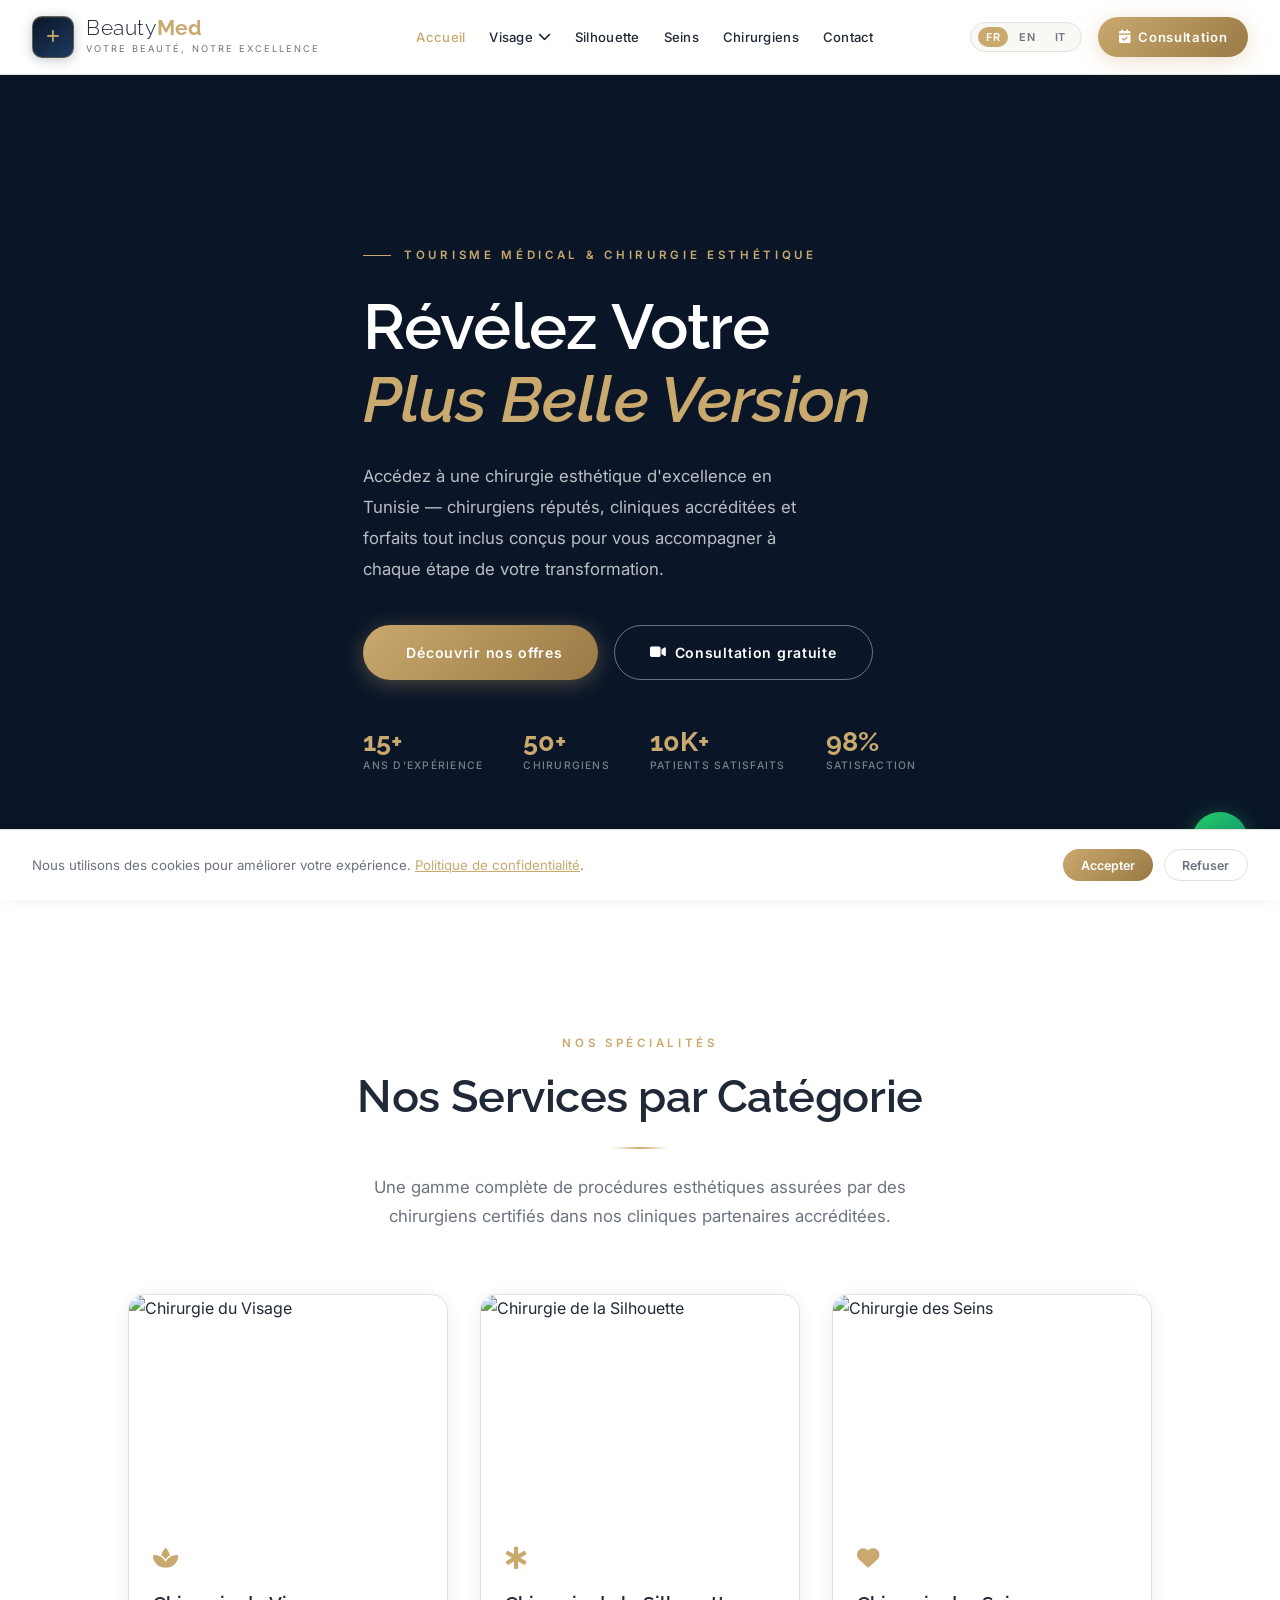
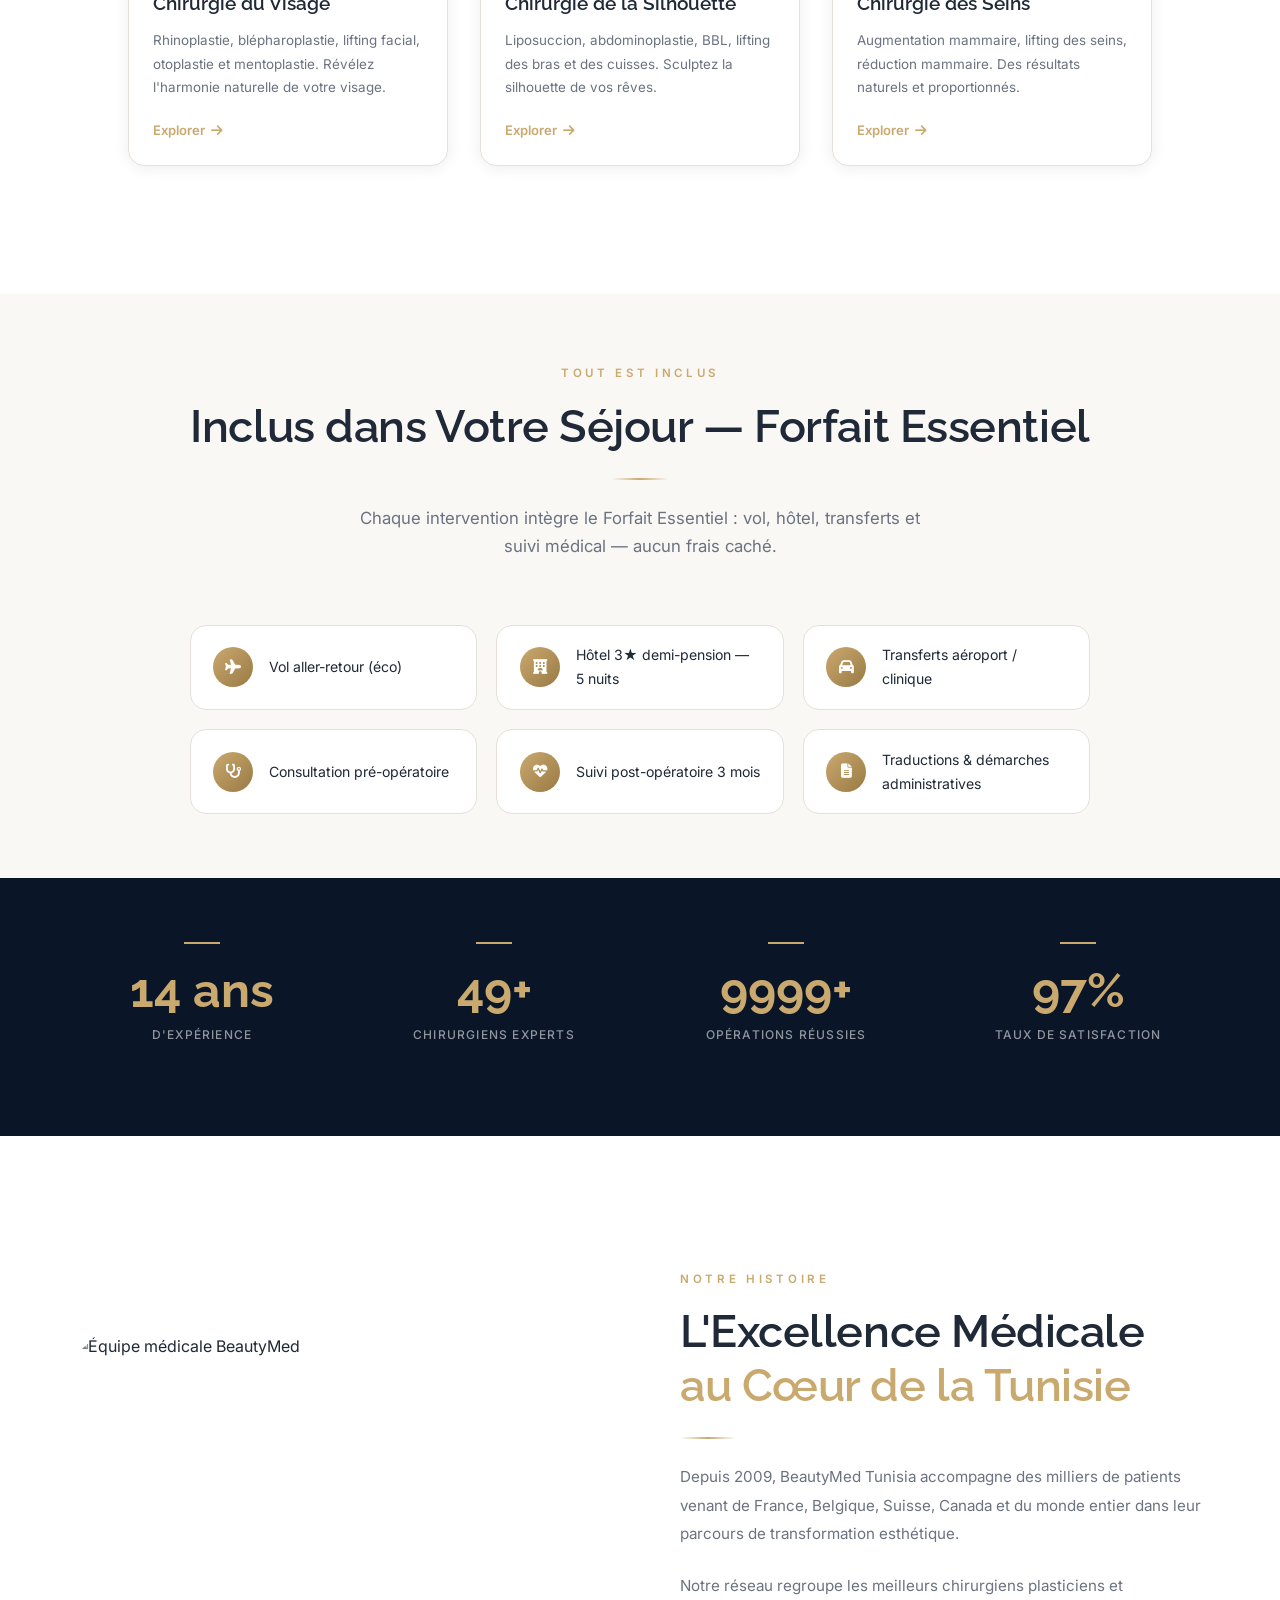
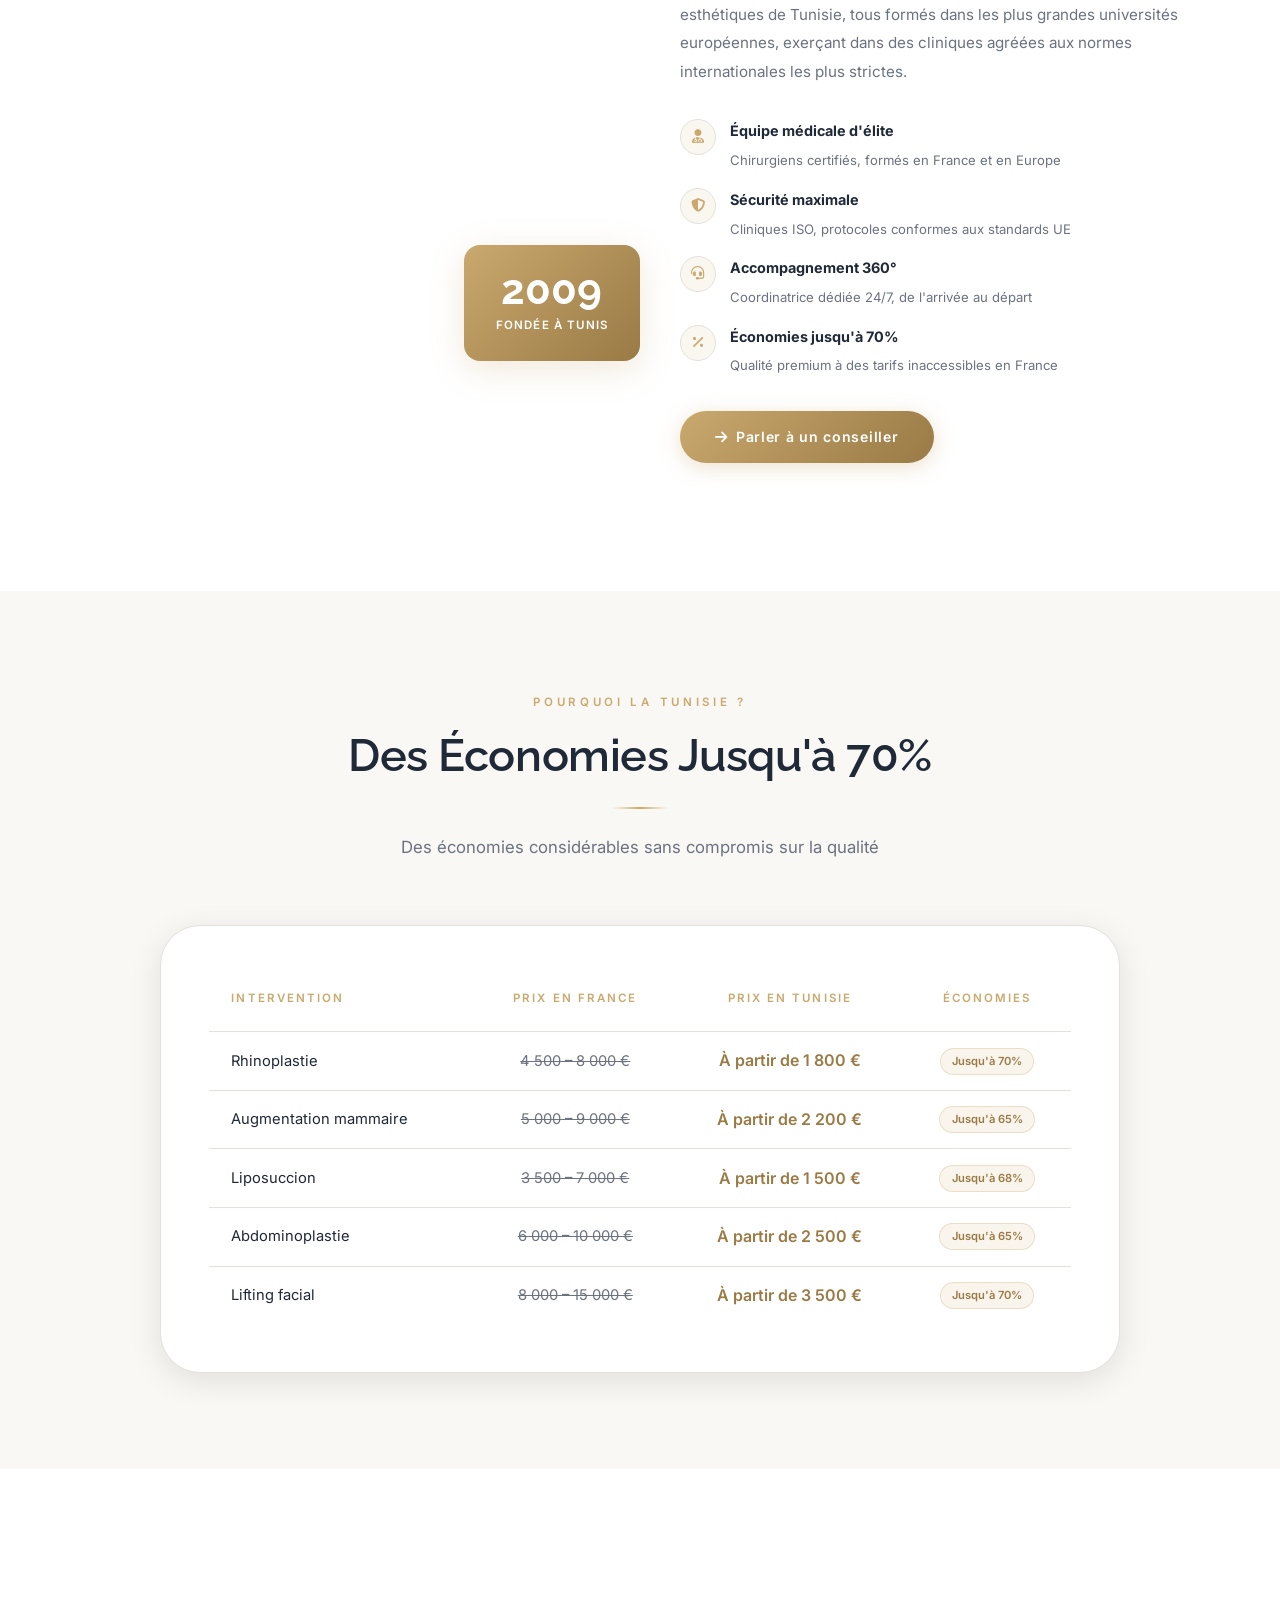
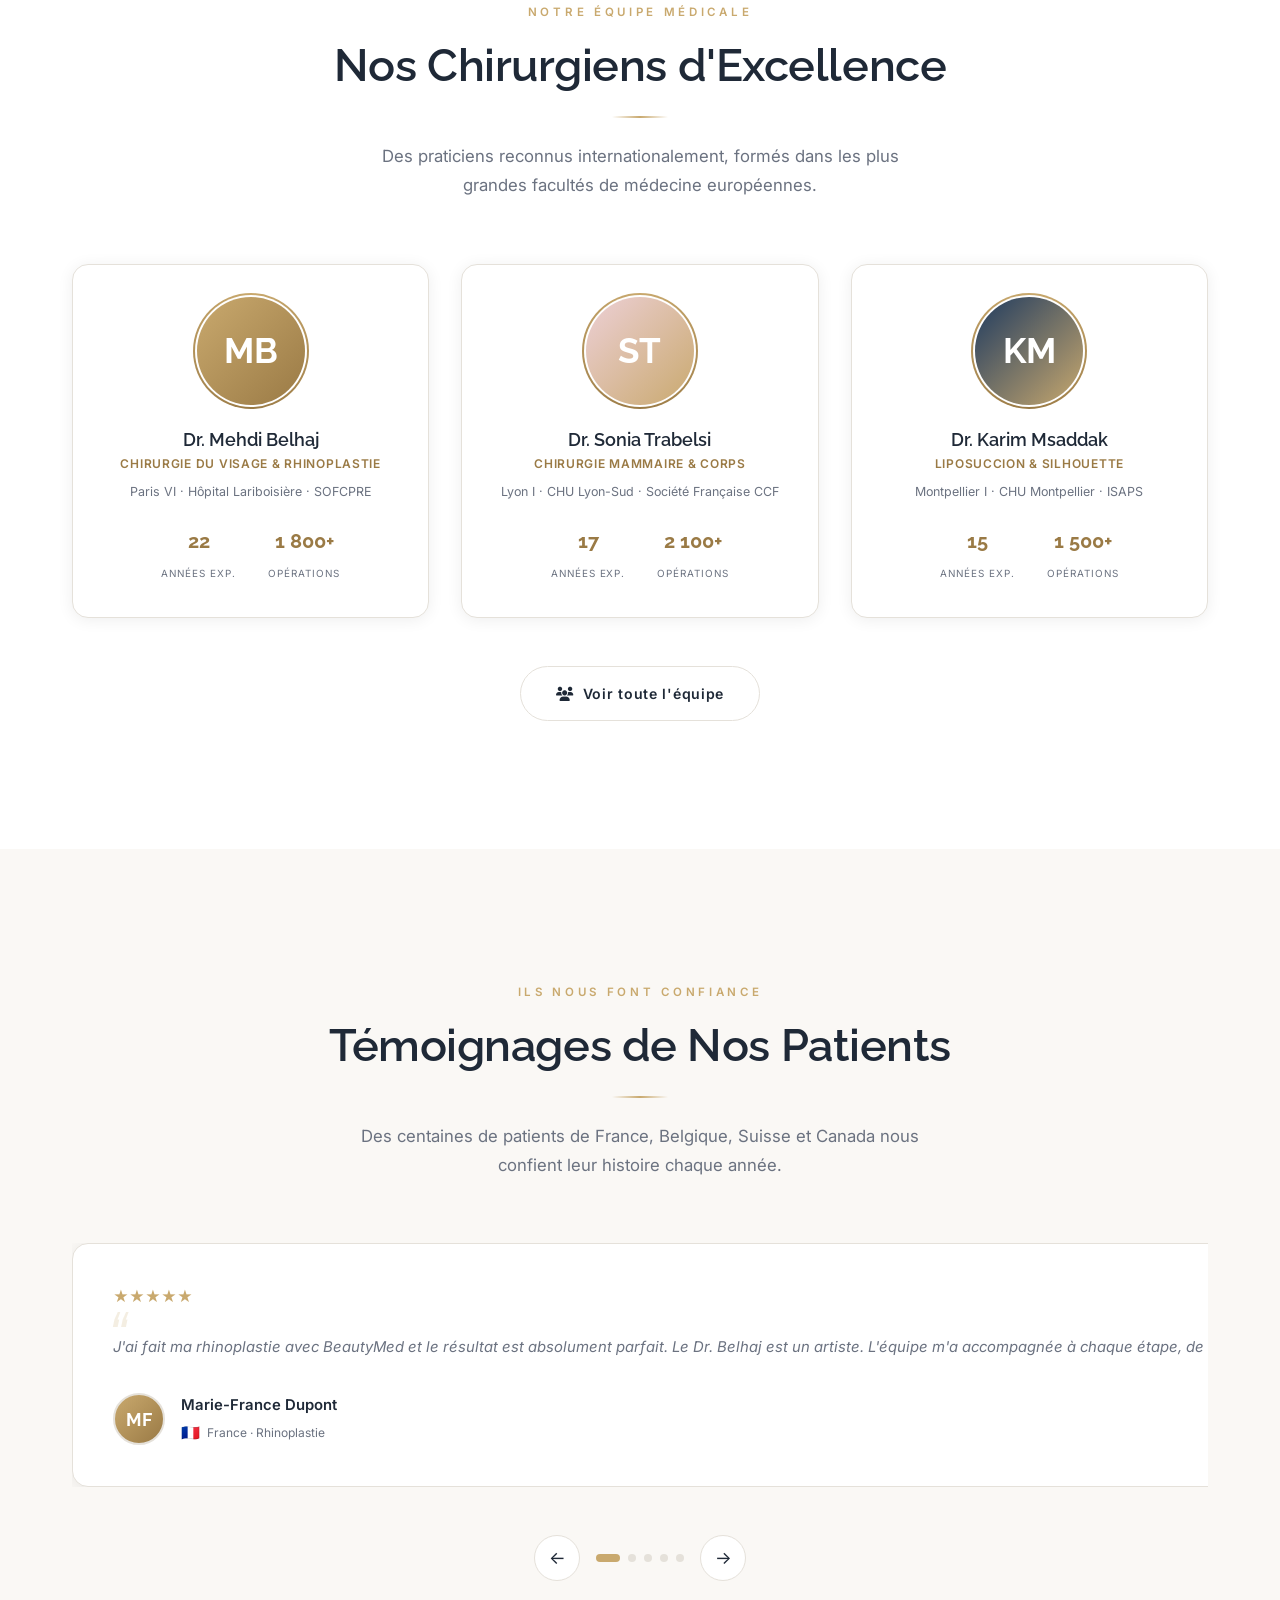
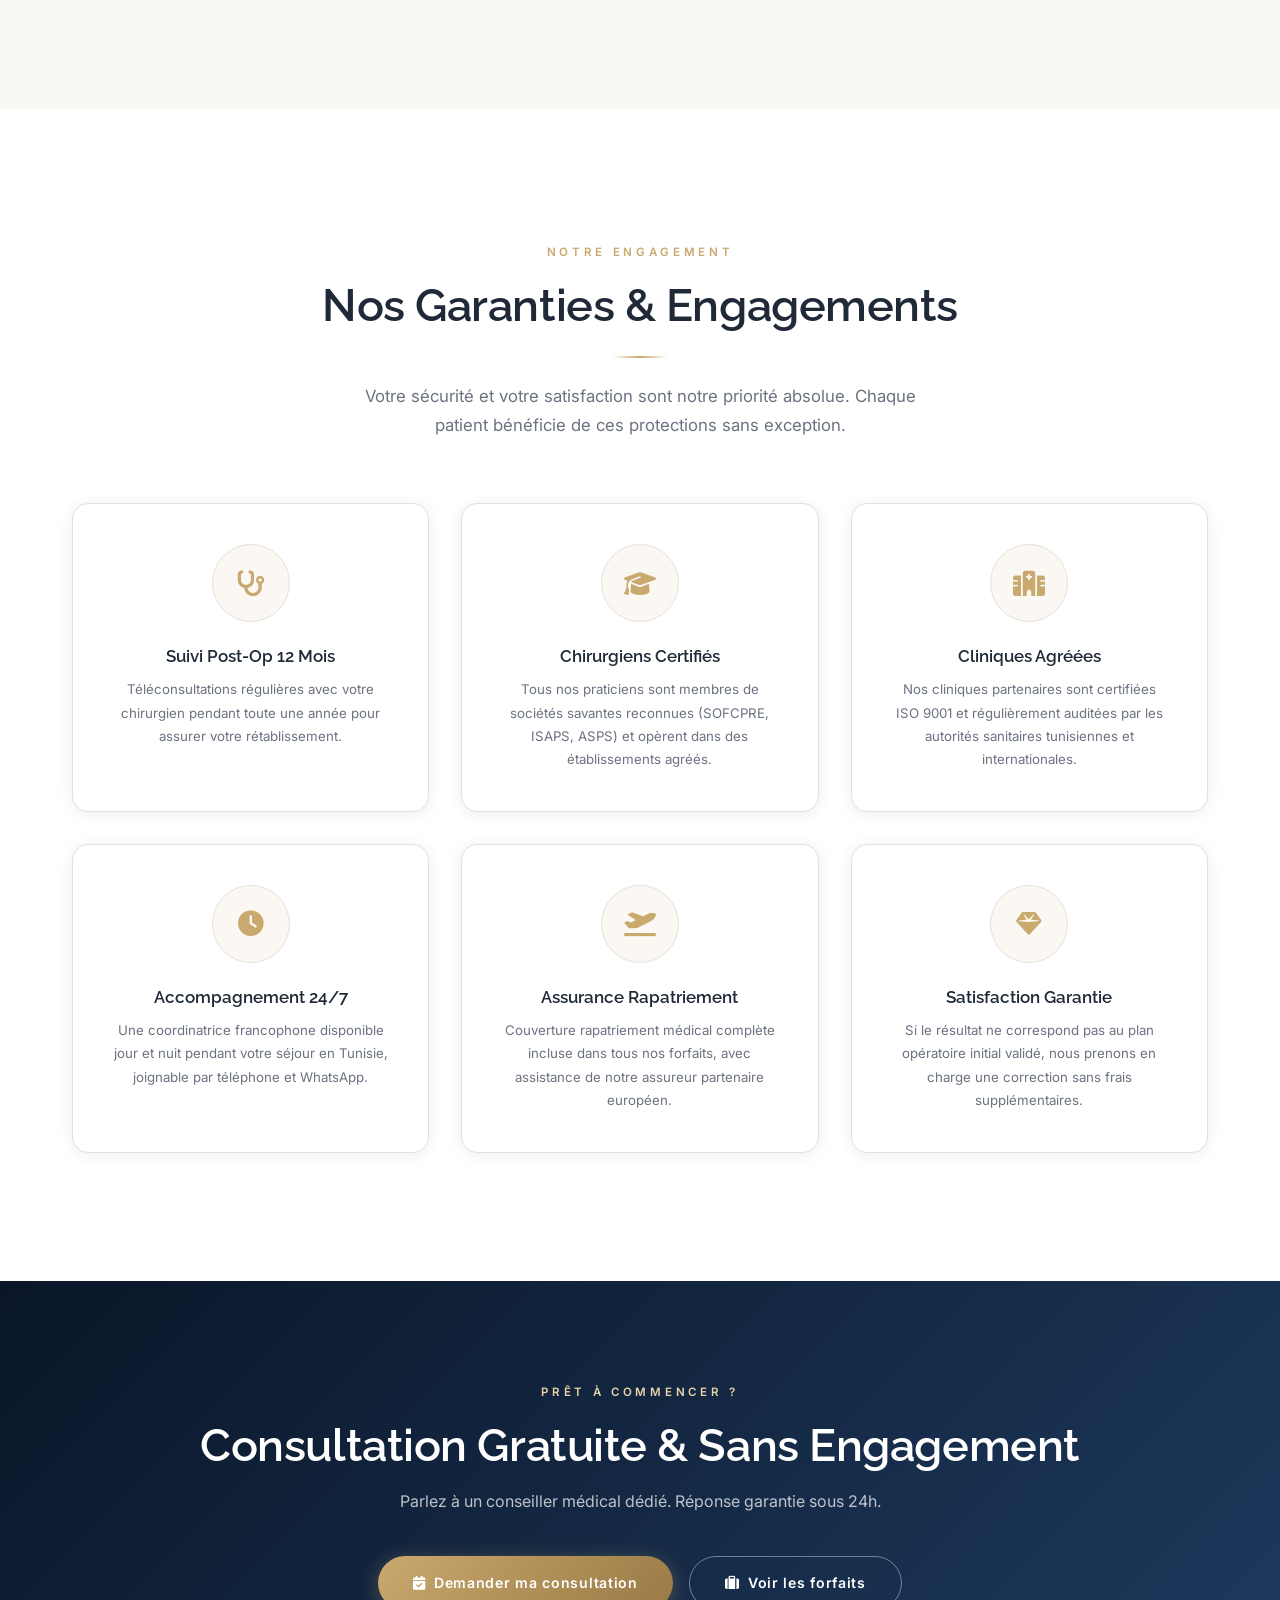
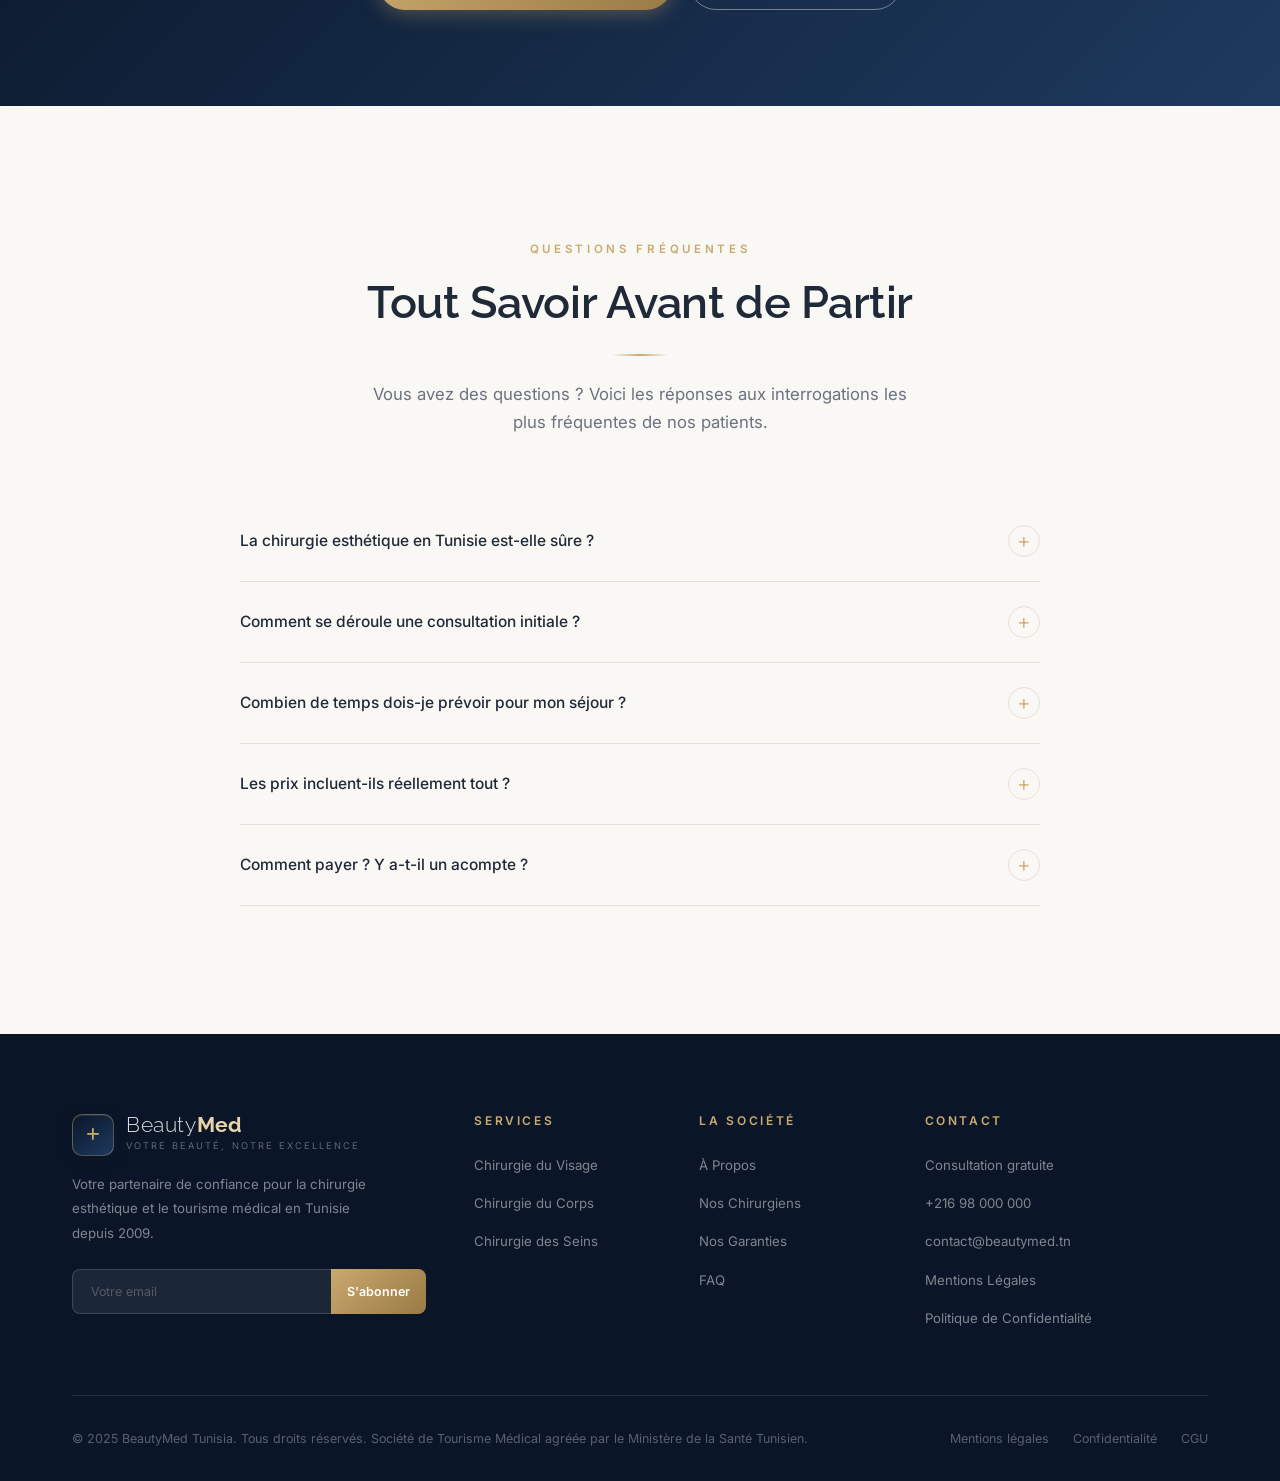
==== commit 8a7b3bd5: "Add lang toggle to mobile menu Buttons FR/EN/IT were hidden on mobile (nav-right is display:none ≤82" ====
--- a/index.html
+++ b/index.html
@@ -65,6 +65,11 @@
   <a href="seins.html" data-i18n="nav.breast">Seins</a>
   <a href="chirurgiens.html" data-i18n="nav.surgeons">Chirurgiens</a>
   <a href="contact.html" class="btn btn-gold" data-i18n="nav.mobile.cta">Consultation gratuite</a>
+<div class="mobile-lang">
+  <button class="lang-btn active" data-lang="fr">FR</button>
+  <button class="lang-btn" data-lang="en">EN</button>
+  <button class="lang-btn" data-lang="it">IT</button>
+</div>
 </nav>
 
 <section id="hero" aria-label="Accueil">
--- a/css/style.css
+++ b/css/style.css
@@ -229,6 +229,11 @@
 }
 .mobile-nav a:hover { color: var(--gold); }
 .mobile-nav .btn { margin-top: 1rem; }
+.mobile-lang {
+  display: flex; gap: .4rem; margin-top: .5rem;
+  background: var(--cream); border: 1px solid var(--border);
+  border-radius: 20px; padding: .3rem .5rem;
+}
 
 /* Hero */
 #hero {
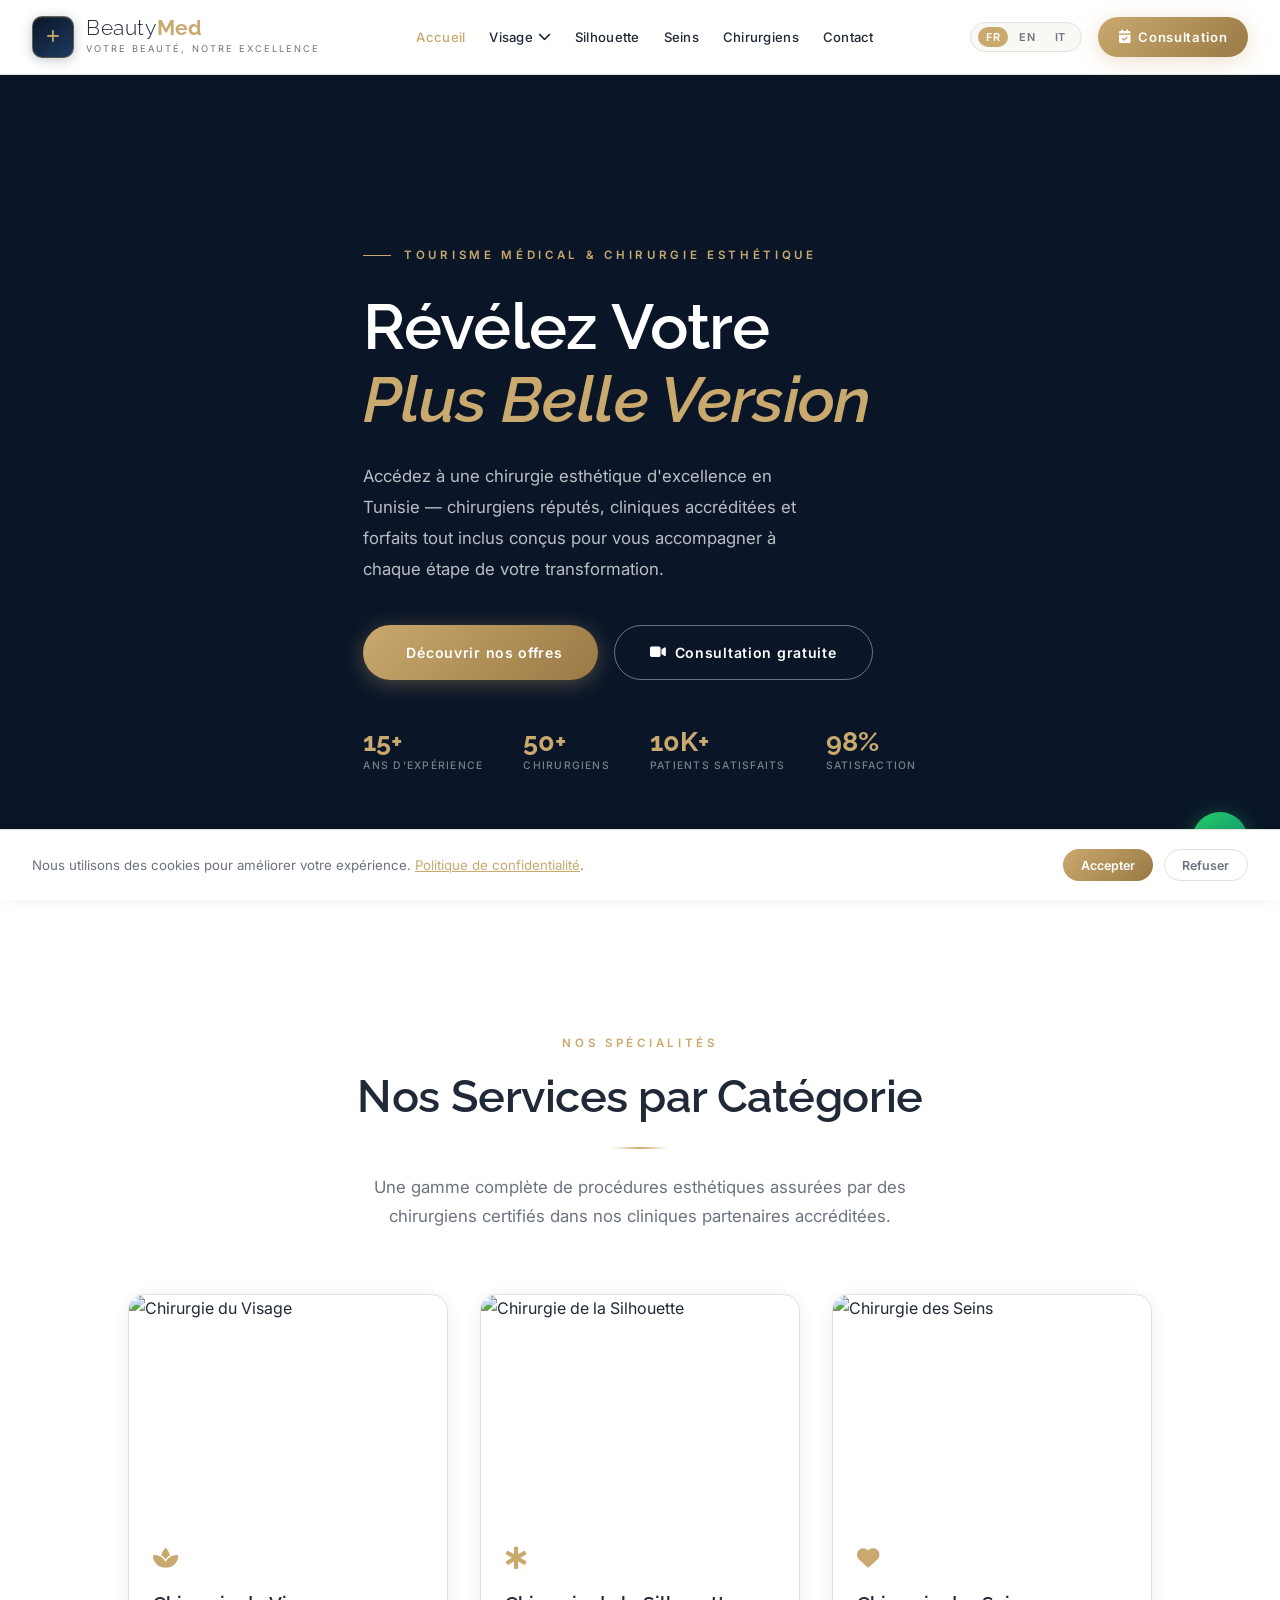
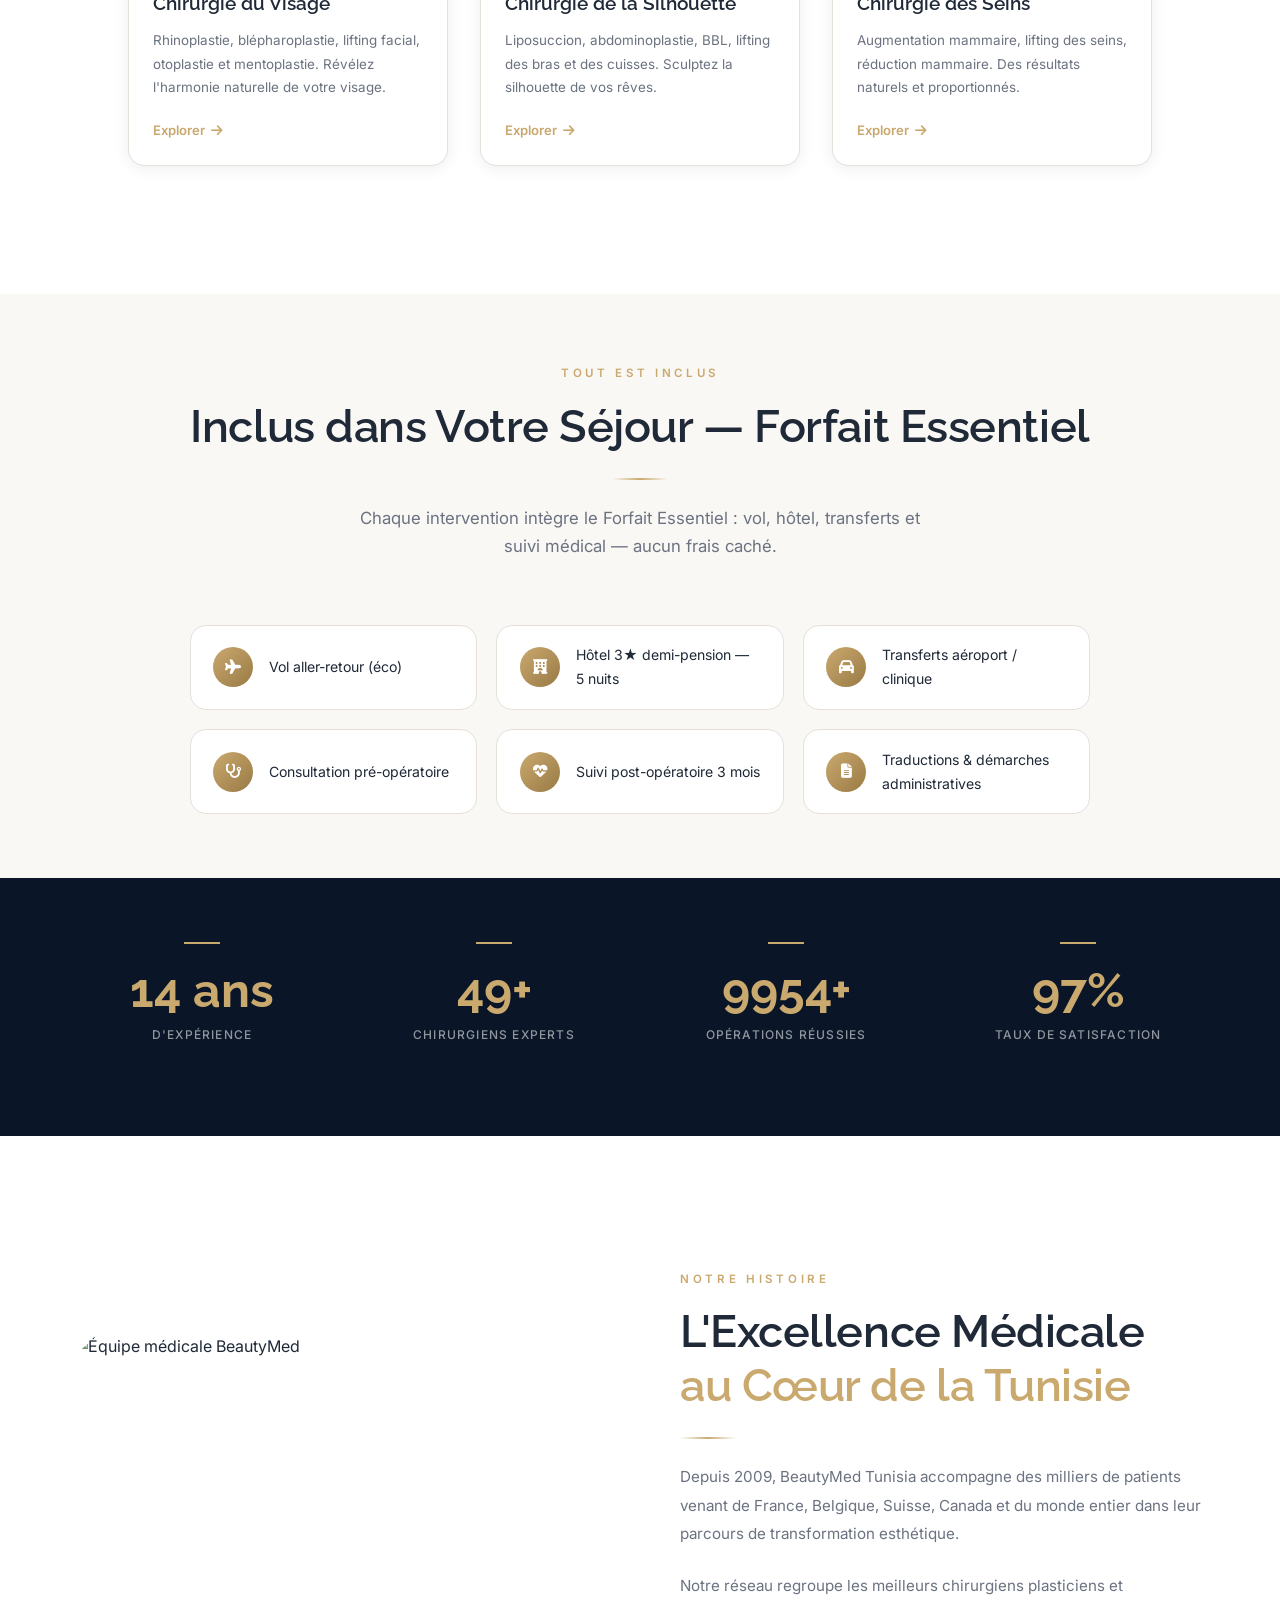
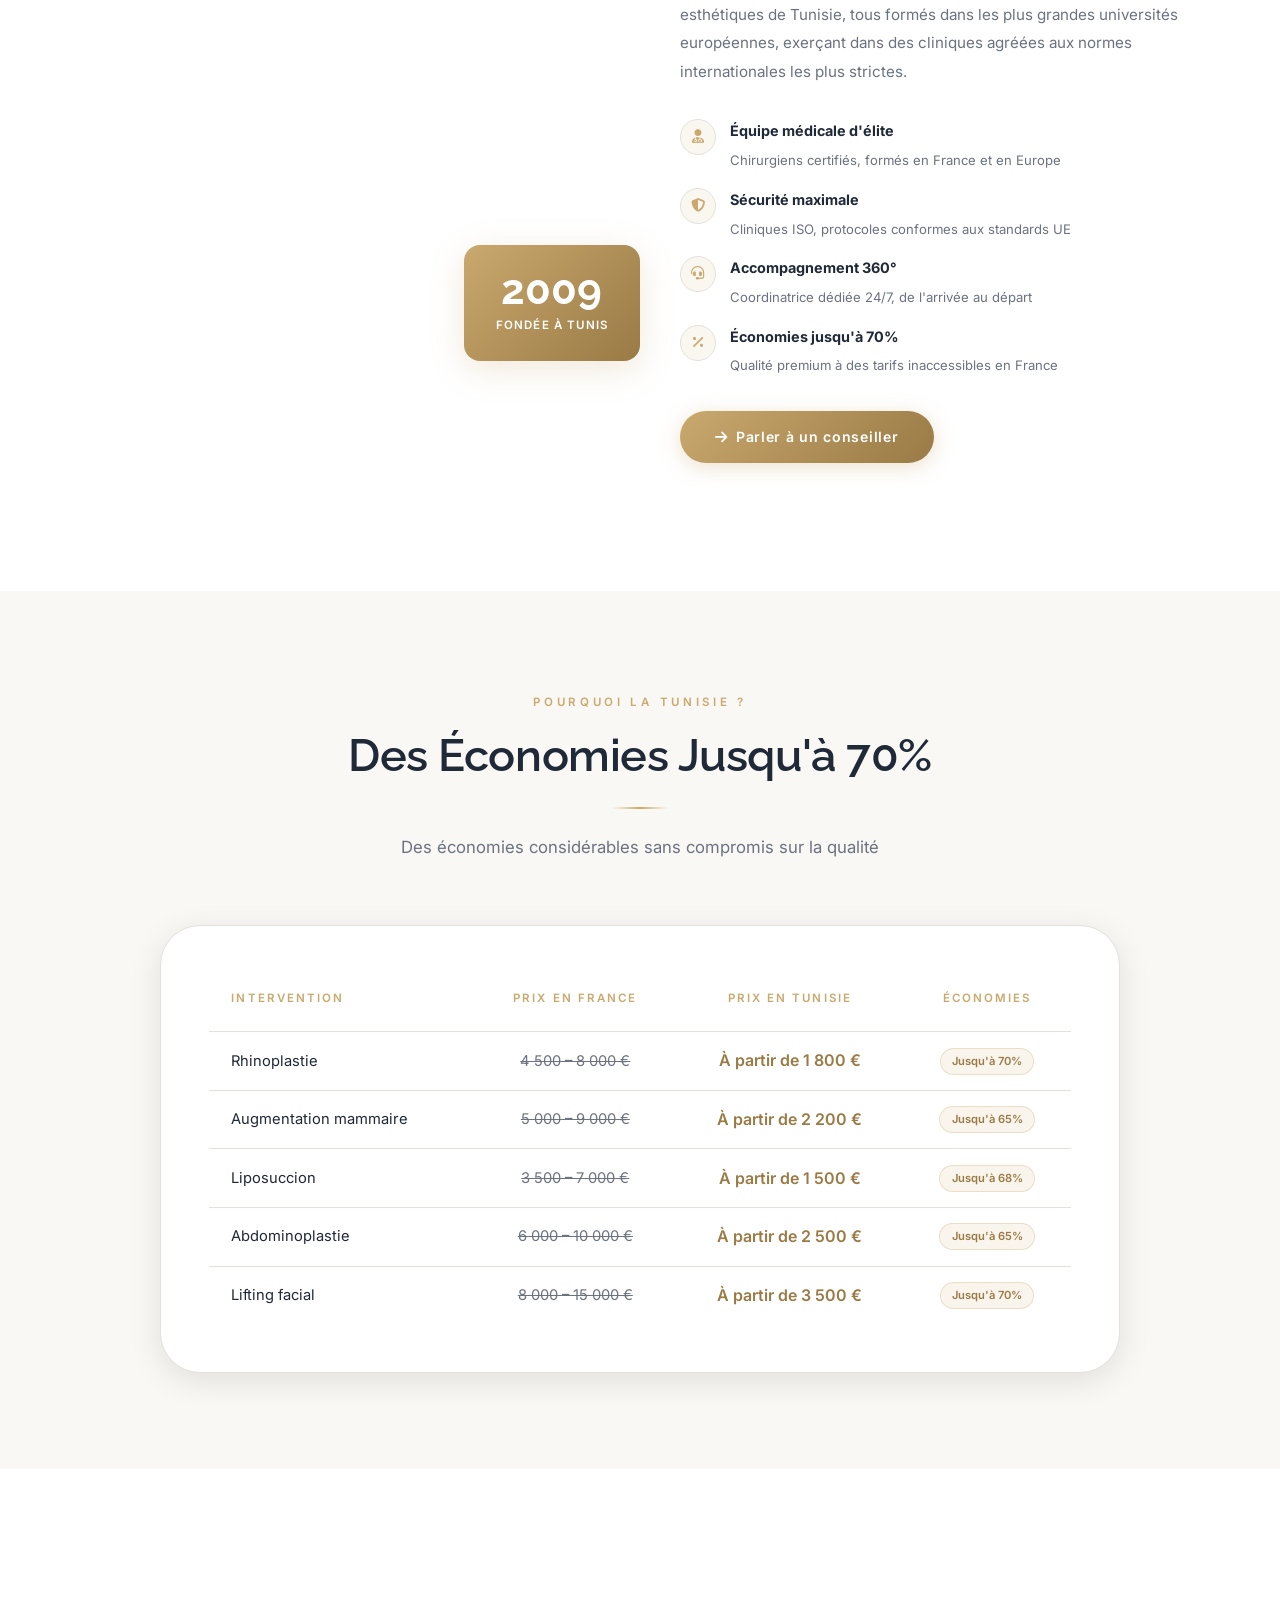
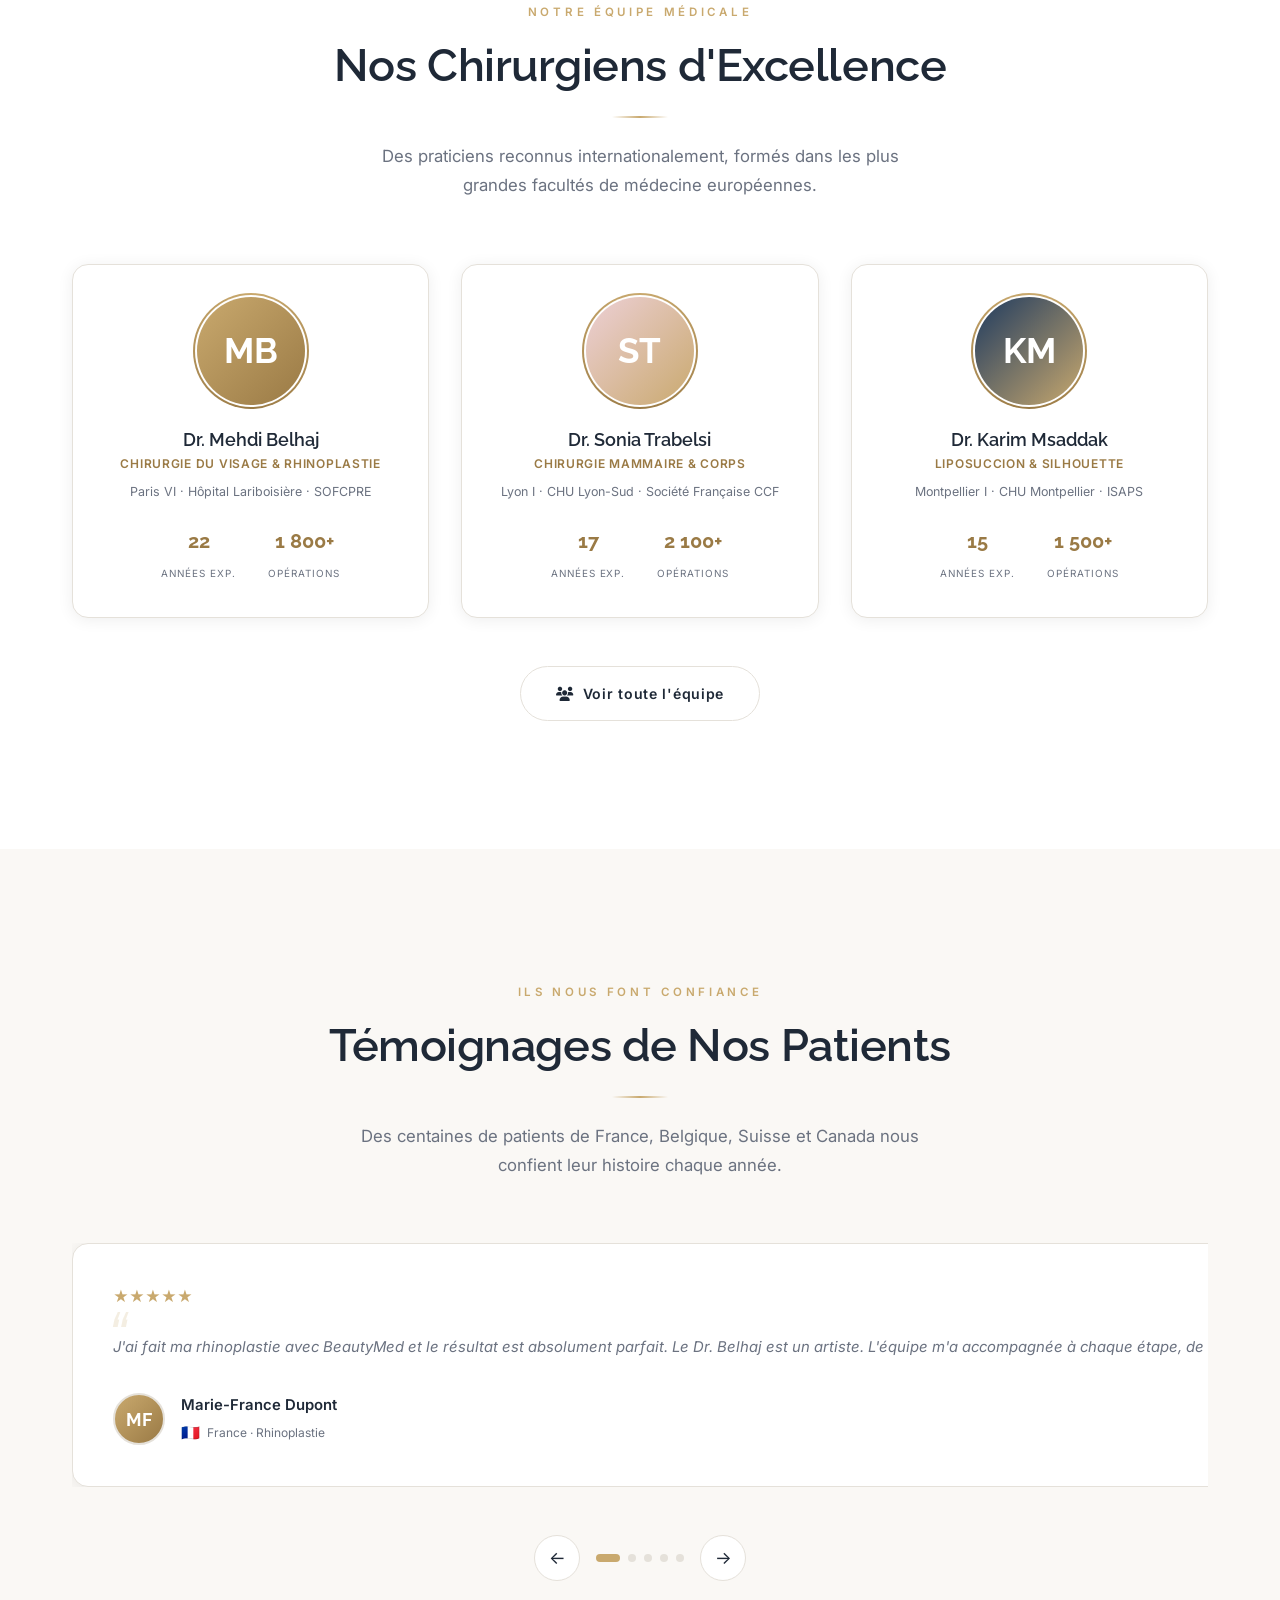
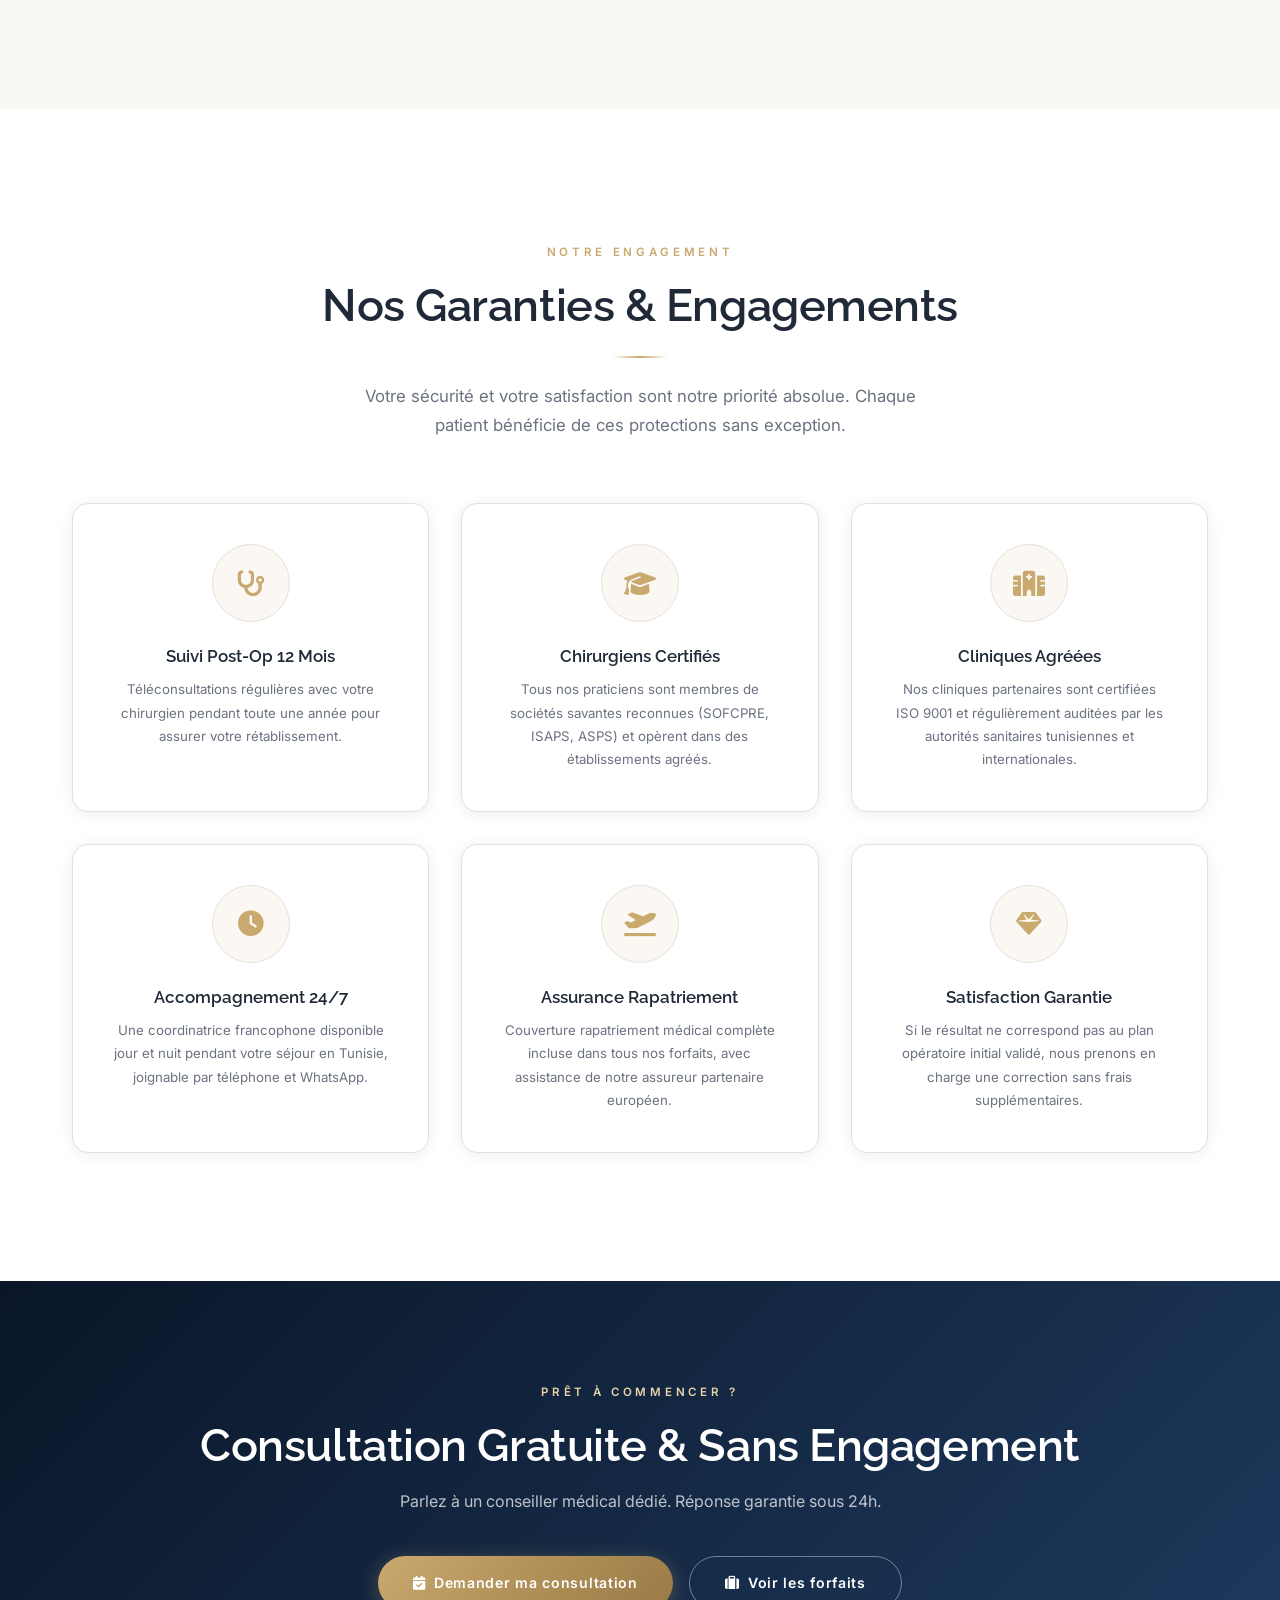
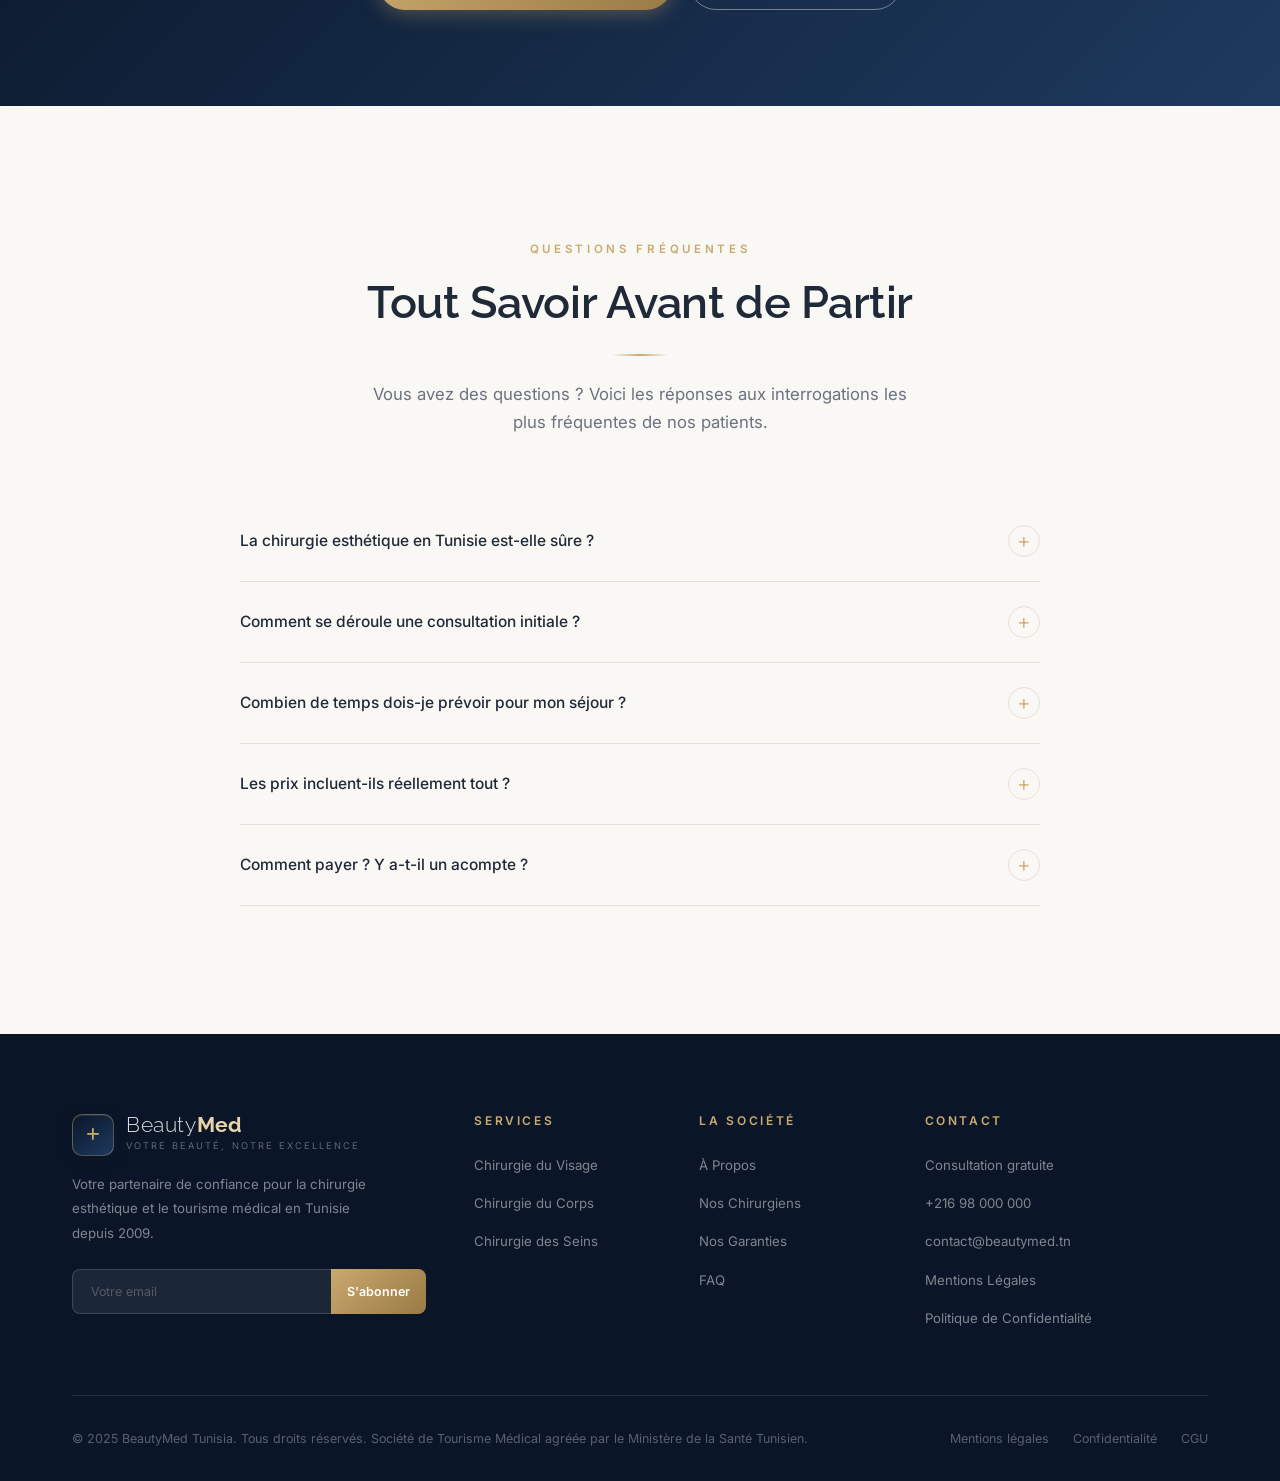
==== commit 2c15aa1c: "Translate surgeon specialties on homepage Reuse chir.*.spec keys already defined for the chirurgiens" ====
--- a/index.html
+++ b/index.html
@@ -296,21 +296,21 @@
       <article class="chir-card reveal delay-1">
         <div class="chir-avatar-wrap"><div class="avatar-ring"><div class="avatar-ring-inner"></div></div><div class="chir-avatar" style="background:linear-gradient(135deg,#C9A96E,#9A7A45);">MB</div></div>
         <h3 class="chir-name">Dr. Mehdi Belhaj</h3>
-        <p class="chir-spec">Chirurgie du Visage &amp; Rhinoplastie</p>
+        <p class="chir-spec" data-i18n="chir.belhaj.spec">Chirurgie du Visage &amp; Rhinoplastie</p>
         <p class="chir-creds">Paris VI · Hôpital Lariboisière · SOFCPRE</p>
         <div class="chir-stats"><div><span class="cs-val">22</span><span class="cs-lbl" data-i18n="chir.years">Années exp.</span></div><div><span class="cs-val">1 800+</span><span class="cs-lbl" data-i18n="chir.ops">Opérations</span></div></div>
       </article>
       <article class="chir-card reveal delay-2">
         <div class="chir-avatar-wrap"><div class="avatar-ring"><div class="avatar-ring-inner"></div></div><div class="chir-avatar" style="background:linear-gradient(135deg,#EDD0D6,#C9A96E);">ST</div></div>
         <h3 class="chir-name">Dr. Sonia Trabelsi</h3>
-        <p class="chir-spec">Chirurgie Mammaire &amp; Corps</p>
+        <p class="chir-spec" data-i18n="chir.trabelsi.spec">Chirurgie Mammaire &amp; Corps</p>
         <p class="chir-creds">Lyon I · CHU Lyon-Sud · Société Française CCF</p>
         <div class="chir-stats"><div><span class="cs-val">17</span><span class="cs-lbl" data-i18n="chir.years">Années exp.</span></div><div><span class="cs-val">2 100+</span><span class="cs-lbl" data-i18n="chir.ops">Opérations</span></div></div>
       </article>
       <article class="chir-card reveal delay-3">
         <div class="chir-avatar-wrap"><div class="avatar-ring"><div class="avatar-ring-inner"></div></div><div class="chir-avatar" style="background:linear-gradient(135deg,#1E3A5F,#C9A96E);">KM</div></div>
         <h3 class="chir-name">Dr. Karim Msaddak</h3>
-        <p class="chir-spec">Liposuccion &amp; Silhouette</p>
+        <p class="chir-spec" data-i18n="chir.msaddak.spec">Liposuccion &amp; Silhouette</p>
         <p class="chir-creds">Montpellier I · CHU Montpellier · ISAPS</p>
         <div class="chir-stats"><div><span class="cs-val">15</span><span class="cs-lbl" data-i18n="chir.years">Années exp.</span></div><div><span class="cs-val">1 500+</span><span class="cs-lbl" data-i18n="chir.ops">Opérations</span></div></div>
       </article>
